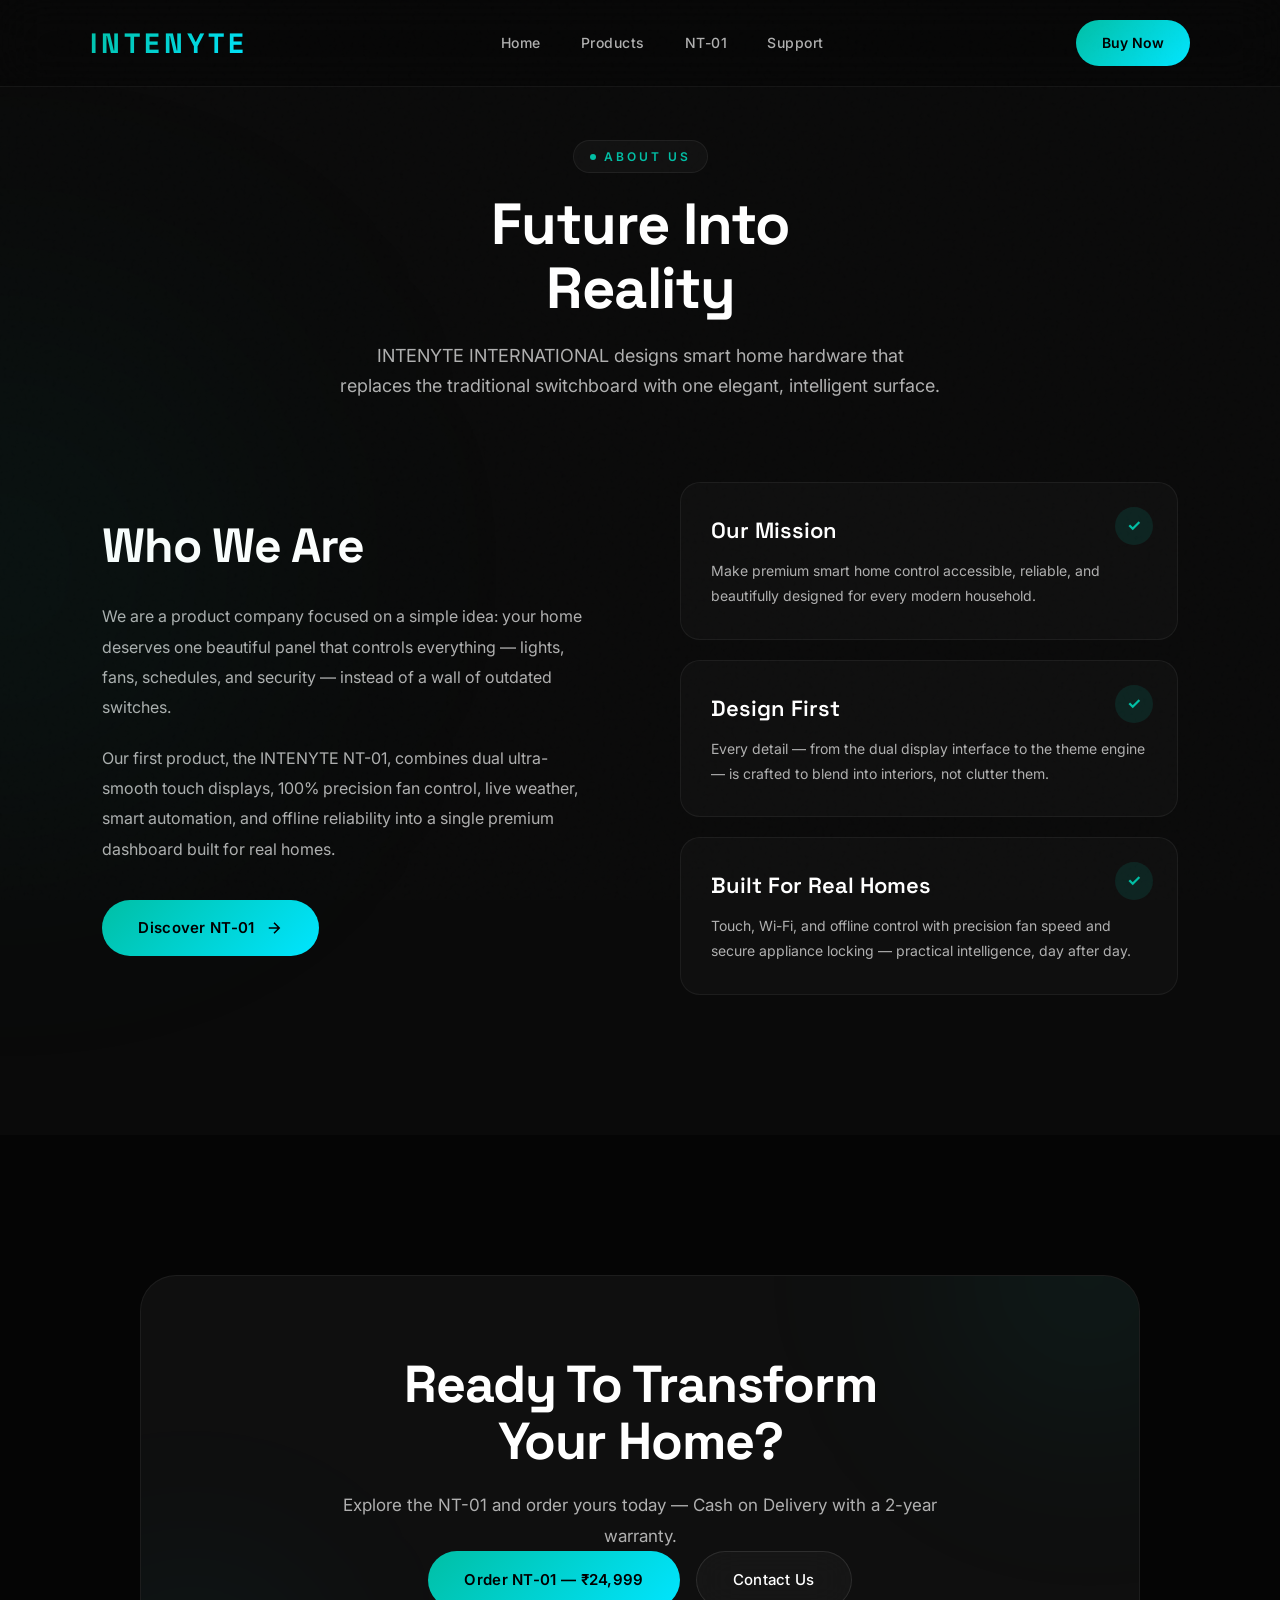
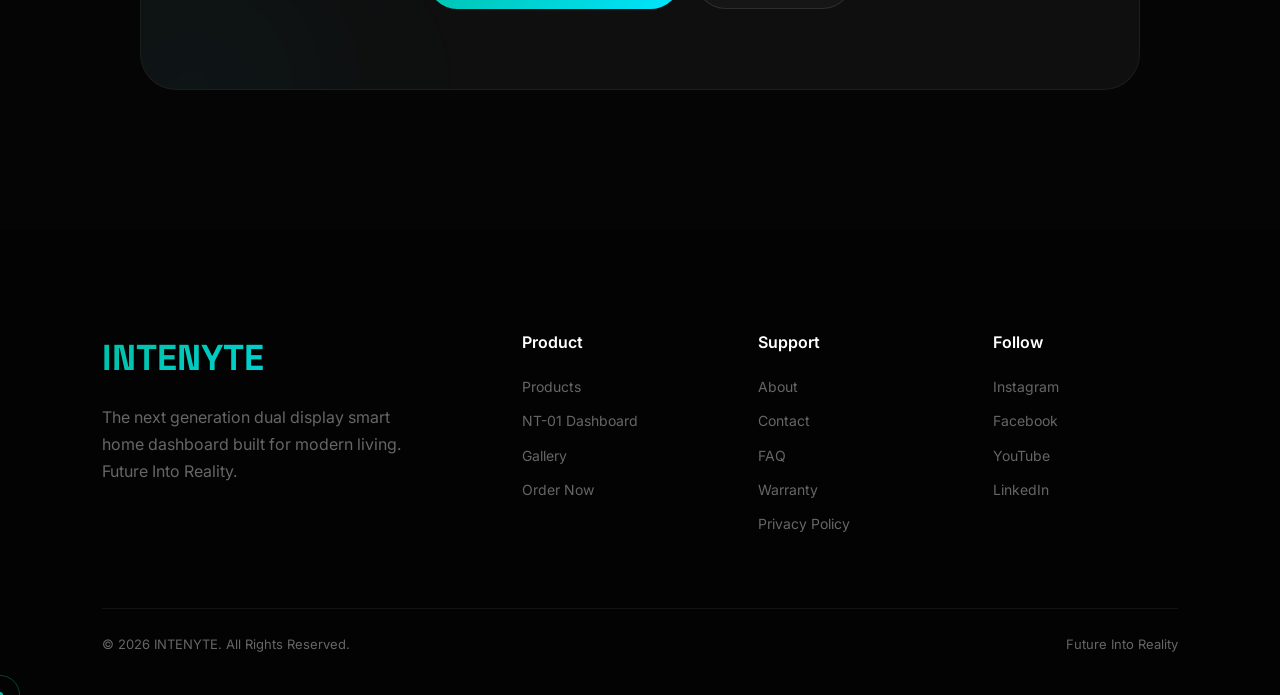
==== about/index.html @ ba185f8d "address bar optimized" ====
<!DOCTYPE html>
<html lang="en">
<head>
<meta charset="UTF-8">
<meta name="viewport" content="width=device-width, initial-scale=1.0">
<title>About INTENYTE — Future Into Reality</title>
<meta name="description" content="INTENYTE INTERNATIONAL builds premium smart home hardware. Meet the team vision behind the NT-01 smart home dashboard.">
<link rel="canonical" href="https://intenyte.com/about/">
<script>(function(){var p=location.pathname;if(p.length>=11&&p.slice(-11)==="/index.html"){location.replace(p.slice(0,p.length-10)+location.search+location.hash);}})();</script>
<link rel="icon" type="image/png" href="/img/INTENYTE--LOGO.png">
<link rel="apple-touch-icon" href="/img/INTENYTE--LOGO.png">
<link rel="preconnect" href="https://fonts.googleapis.com">
<link rel="preconnect" href="https://fonts.gstatic.com" crossorigin>
<link href="https://fonts.googleapis.com/css2?family=Inter:wght@300;400;500;600;700;800;900&family=Space+Grotesk:wght@400;500;600;700&display=swap" rel="stylesheet">
<link rel="stylesheet" href="/style.css">
</head>

<body>

<!-- BACKGROUND -->
<div class="bg-grid"></div>
<div class="bg-glow glow-1"></div>
<div class="bg-glow glow-2"></div>
<div class="bg-glow glow-3"></div>

<!-- HEADER -->
<header class="header">
<nav class="navbar">
    <a href="/" class="logo">INTENYTE</a>
    <ul class="nav-links" id="navLinks">
        <li><a href="/">Home</a></li>
        <li><a href="/products/">Products</a></li>
        <li><a href="/products/nt-01/">NT-01</a></li>
        <li><a href="/support/">Support</a></li>
        <li class="mobile-nav-cta">
            <a href="/products/nt-01/#order" class="nav-btn">Order Now</a>
        </li>
    </ul>
    <a href="/products/nt-01/#order" class="nav-btn desktop-nav-btn">Buy Now</a>
    <button class="menu-toggle" id="menuToggle" aria-label="Toggle navigation" aria-expanded="false">
        <span></span>
        <span></span>
        <span></span>
    </button>
</nav>
</header>
<!-- ABOUT -->
<section class="solution">
<div class="container">
    <div class="section-header">
        <div class="section-badge">ABOUT US</div>
        <h2 class="section-title">Future Into<br><span class="gradient-text">Reality</span></h2>
        <p class="section-subtitle">INTENYTE INTERNATIONAL designs smart home hardware that replaces the traditional switchboard with one elegant, intelligent surface.</p>
    </div>
    <div class="solution-grid">
        <div class="solution-left">
            <h3>Who We Are</h3>
            <p>We are a product company focused on a simple idea: your home deserves one beautiful panel that controls everything — lights, fans, schedules, and security — instead of a wall of outdated switches.</p>
            <p>Our first product, the INTENYTE NT-01, combines dual ultra-smooth touch displays, 100% precision fan control, live weather, smart automation, and offline reliability into a single premium dashboard built for real homes.</p>
            <a href="/products/nt-01/" class="primary-btn">
                Discover NT-01
                <svg width="18" height="18" viewBox="0 0 24 24" fill="none" stroke="currentColor" stroke-width="2"><path d="M5 12h14M12 5l7 7-7 7"/></svg>
            </a>
        </div>
        <div class="solution-right">
            <div class="glass-card">
                <h4>Our Mission</h4>
                <p>Make premium smart home control accessible, reliable, and beautifully designed for every modern household.</p>
            </div>
            <div class="glass-card">
                <h4>Design First</h4>
                <p>Every detail — from the dual display interface to the theme engine — is crafted to blend into interiors, not clutter them.</p>
            </div>
            <div class="glass-card">
                <h4>Built For Real Homes</h4>
                <p>Touch, Wi-Fi, and offline control with precision fan speed and secure appliance locking — practical intelligence, day after day.</p>
            </div>
        </div>
    </div>
</div>
</section>

<!-- CTA -->
<section class="booking">
<div class="booking-box">
    <h2>Ready To Transform<br>Your Home?</h2>
    <p>Explore the NT-01 and order yours today — Cash on Delivery with a 2-year warranty.</p>
    <div class="booking-buttons">
        <a href="/products/nt-01/#order" class="primary-btn">Order NT-01 &mdash; &#8377;24,999</a>
        <a href="https://www.facebook.com/profile.php?id=61590310892674" class="secondary-btn">Contact Us</a>
    </div>
</div>
</section>

<!-- FOOTER -->
<footer class="footer">
<div class="footer-top">
    <div class="footer-brand">
        <h2>INTENYTE</h2>
        <p>The next generation dual display smart home dashboard built for modern living. Future Into Reality.</p>
    </div>
    <div class="footer-links">
        <h4>Product</h4>
        <a href="/products/">Products</a>
        <a href="/products/nt-01/">NT-01 Dashboard</a>
        <a href="/products/nt-01/#gallery">Gallery</a>
        <a href="/products/nt-01/#order">Order Now</a>
    </div>
    <div class="footer-links">
        <h4>Support</h4>
        <a href="/about/">About</a>
        <a href="/contact/">Contact</a>
        <a href="/support/#faq">FAQ</a>
        <a href="/warranty/">Warranty</a>
        <a href="/support/#privacy">Privacy Policy</a>
    </div>
    <div class="footer-links">
        <h4>Follow</h4>
        <a href="#">Instagram</a>
        <a href="https://www.facebook.com/profile.php?id=61590310892674">Facebook</a>
        <a href="#">YouTube</a>
        <a href="#">LinkedIn</a>
    </div>
</div>
<div class="footer-divider"></div>
<div class="footer-bottom">
    <p>&copy; 2026 INTENYTE. All Rights Reserved.</p>
    <p>Future Into Reality</p>
</div>
</footer>

<!-- BACK TO TOP -->
<button id="topButton">&uarr;</button>

<!-- PRELOADER -->
<div id="preloader">
    <div class="loader-circle"></div>
    <h3>INTENYTE</h3>
</div>

<!-- CUSTOM CURSOR -->
<div class="cursor"></div>
<div class="cursor-dot"></div>

<script src="/script.js"></script>

</body>
</html>
---- style.css ----
/*==================================================
INTENYTE Premium Website
Dark Luxury Theme — Complete Redesign
==================================================*/

@import url('https://fonts.googleapis.com/css2?family=Inter:wght@300;400;500;600;700;800;900&family=Space+Grotesk:wght@400;500;600;700&display=swap');

/*==============================
RESET
==============================*/

*{
    margin:0;
    padding:0;
    box-sizing:border-box;
}

html{
    scroll-behavior:smooth;
}

body{
    font-family:'Inter',sans-serif;
    background:#050505;
    color:#ffffff;
    overflow-x:hidden;
    line-height:1.6;
}

img{
    width:100%;
    display:block;
}

a{
    text-decoration:none;
    color:inherit;
}

ul{
    list-style:none;
}

button{
    font-family:inherit;
}

/*==============================
VARIABLES
==============================*/

:root{
    --bg:#050505;
    --bg-alt:#0a0a0a;
    --bg-card:#0f0f0f;
    --surface:#111111;
    --glass:rgba(255,255,255,.03);
    --glass-hover:rgba(255,255,255,.06);

    --white:#ffffff;
    --text:#b0b0b0;
    --text-light:#d0d0d0;
    --muted:#666;

    --teal:#00BFA5;
    --teal-light:#00E5C3;
    --teal-dark:#009688;
    --teal-glow:rgba(0,191,165,.12);
    --teal-glow-strong:rgba(0,191,165,.25);

    --cyan:#00E5FF;
    --cyan-glow:rgba(0,229,255,.1);

    --gradient-primary:linear-gradient(135deg,#00BFA5,#00E5FF);
    --gradient-dark:linear-gradient(180deg,#050505 0%,#0a0a0a 100%);
    --gradient-card:linear-gradient(145deg,rgba(255,255,255,.04),rgba(255,255,255,.01));

    --border:rgba(255,255,255,.06);
    --border-light:rgba(255,255,255,.1);
    --border-hover:rgba(0,191,165,.3);

    --radius-sm:12px;
    --radius:20px;
    --radius-lg:28px;
    --radius-xl:36px;

    --shadow-sm:0 4px 20px rgba(0,0,0,.3);
    --shadow:0 8px 40px rgba(0,0,0,.4);
    --shadow-lg:0 20px 80px rgba(0,0,0,.5);
    --shadow-teal:0 10px 40px var(--teal-glow);

    --transition-fast:.25s cubic-bezier(.4,0,.2,1);
    --transition:.4s cubic-bezier(.4,0,.2,1);
    --transition-slow:.6s cubic-bezier(.4,0,.2,1);

    --font-display:'Space Grotesk','Inter',sans-serif;
}

/*==============================
BACKGROUND
==============================*/

.bg-grid{
    position:fixed;
    inset:0;
    background-image:
    linear-gradient(rgba(255,255,255,.015) 1px,transparent 1px),
    linear-gradient(90deg,rgba(255,255,255,.015) 1px,transparent 1px);
    background-size:80px 80px;
    opacity:.4;
    z-index:-3;
}

.bg-glow{
    position:fixed;
    width:700px;
    height:700px;
    border-radius:50%;
    filter:blur(180px);
    opacity:.12;
    z-index:-2;
    animation:floatGlow 16s infinite alternate ease-in-out;
}

.glow-1{
    background:var(--teal);
    top:-300px;
    left:-250px;
}

.glow-2{
    background:#1a1a2e;
    bottom:-300px;
    right:-250px;
    animation-delay:4s;
}

.glow-3{
    position:fixed;
    width:500px;
    height:500px;
    border-radius:50%;
    background:var(--cyan);
    filter:blur(200px);
    opacity:.05;
    z-index:-2;
    top:50%;
    left:50%;
    transform:translate(-50%,-50%);
    animation:floatGlow 20s infinite alternate ease-in-out reverse;
}

@keyframes floatGlow{
    0%{transform:translate(0,0) scale(1);}
    100%{transform:translate(80px,-40px) scale(1.15);}
}

/*==============================
NOISE TEXTURE OVERLAY
==============================*/

body::after{
    content:"";
    position:fixed;
    inset:0;
    background:url("data:image/svg+xml,%3Csvg viewBox='0 0 256 256' xmlns='http://www.w3.org/2000/svg'%3E%3Cfilter id='n'%3E%3CfeTurbulence type='fractalNoise' baseFrequency='.85' numOctaves='4' stitchTiles='stitch'/%3E%3C/filter%3E%3Crect width='100%25' height='100%25' filter='url(%23n)' opacity='.03'/%3E%3C/svg%3E");
    pointer-events:none;
    z-index:9998;
    opacity:.5;
}

/*==============================
HEADER
==============================*/

.header{
    position:fixed;
    top:0;
    left:0;
    width:100%;
    z-index:1000;
    padding:20px 7%;
    backdrop-filter:blur(24px) saturate(1.4);
    -webkit-backdrop-filter:blur(24px) saturate(1.4);
    background:rgba(5,5,5,.5);
    border-bottom:1px solid var(--border);
    transition:var(--transition);
}

.header.scrolled{
    background:rgba(5,5,5,.85);
    box-shadow:0 4px 60px rgba(0,0,0,.5);
}

.navbar{
    display:flex;
    justify-content:space-between;
    align-items:center;
}

.logo{
    font-family:var(--font-display);
    font-size:28px;
    font-weight:700;
    letter-spacing:4px;
    background:var(--gradient-primary);
    -webkit-background-clip:text;
    -webkit-text-fill-color:transparent;
    background-clip:text;
}

.logo span{
    font-weight:400;
    opacity:.7;
}

.nav-links{
    display:flex;
    gap:40px;
    align-items:center;
}

.nav-links a{
    color:var(--text);
    font-size:14px;
    font-weight:500;
    letter-spacing:.5px;
    transition:var(--transition-fast);
    position:relative;
}

.nav-links a::after{
    content:"";
    position:absolute;
    left:0;
    bottom:-6px;
    width:0;
    height:2px;
    background:var(--gradient-primary);
    border-radius:2px;
    transition:var(--transition-fast);
}

.nav-links a:hover{
    color:var(--white);
}

.nav-links a:hover::after{
    width:100%;
}

/*==============================
CART ICON
==============================*/

.cart-icon{
    position:relative;
    display:flex;
    align-items:center;
    gap:6px;
    color:var(--text);
    font-size:14px;
    font-weight:500;
    transition:var(--transition-fast);
    cursor:pointer;
}

.cart-icon:hover{
    color:var(--white);
}

.cart-icon svg{
    width:22px;
    height:22px;
    stroke:currentColor;
    fill:none;
    stroke-width:1.8;
}

.cart-count{
    position:absolute;
    top:-8px;
    right:-10px;
    width:20px;
    height:20px;
    border-radius:50%;
    background:var(--teal);
    color:#000;
    font-size:11px;
    font-weight:700;
    display:flex;
    align-items:center;
    justify-content:center;
    transform:scale(0);
    transition:var(--transition-fast);
}

.cart-count.visible{
    transform:scale(1);
}

/*==============================
BUTTONS
==============================*/

.primary-btn{
    display:inline-flex;
    align-items:center;
    justify-content:center;
    gap:10px;
    padding:16px 36px;
    border-radius:999px;
    background:var(--gradient-primary);
    color:#000;
    font-weight:600;
    font-size:15px;
    letter-spacing:.3px;
    border:none;
    cursor:pointer;
    transition:var(--transition);
    position:relative;
    overflow:hidden;
}

.primary-btn:hover{
    transform:translateY(-4px);
    box-shadow:0 15px 40px var(--teal-glow-strong);
}

.secondary-btn{
    display:inline-flex;
    align-items:center;
    justify-content:center;
    gap:10px;
    padding:16px 36px;
    border-radius:999px;
    border:1px solid var(--border-light);
    background:var(--glass);
    backdrop-filter:blur(20px);
    color:var(--white);
    font-weight:500;
    font-size:15px;
    letter-spacing:.3px;
    cursor:pointer;
    transition:var(--transition);
}

.secondary-btn:hover{
    background:var(--glass-hover);
    border-color:var(--teal);
    color:var(--teal);
    transform:translateY(-4px);
    box-shadow:var(--shadow-teal);
}

.nav-btn{
    padding:12px 26px;
    border-radius:999px;
    background:var(--gradient-primary);
    color:#000;
    font-weight:600;
    font-size:14px;
    transition:var(--transition);
}

.nav-btn:hover{
    transform:translateY(-3px);
    box-shadow:var(--shadow-teal);
}

.mobile-nav-cta{
    display:none;
}

/*==============================
MOBILE MENU TOGGLE
==============================*/

.menu-toggle{
    display:none;
    flex-direction:column;
    justify-content:center;
    align-items:center;
    gap:5px;
    width:44px;
    height:44px;
    padding:0;
    border:1px solid var(--border-light);
    border-radius:var(--radius-sm);
    background:var(--glass);
    cursor:pointer;
    z-index:1002;
    transition:var(--transition);
}

.menu-toggle span{
    display:block;
    width:20px;
    height:2px;
    background:#fff;
    border-radius:2px;
    transition:.35s ease;
    transform-origin:center;
}

.menu-toggle.active span:nth-child(1){
    transform:translateY(7px) rotate(45deg);
}

.menu-toggle.active span:nth-child(2){
    opacity:0;
    transform:scaleX(0);
}

.menu-toggle.active span:nth-child(3){
    transform:translateY(-7px) rotate(-45deg);
}

/*==============================
HERO
===============================*/

.hero{
    position:relative;
    min-height:100vh;
    display:flex;
    align-items:center;
    justify-content:space-between;
    padding:120px 8% 80px;
    overflow:hidden;
    gap:40px;
}

.hero-overlay{
    position:absolute;
    inset:0;
    background:linear-gradient(
        90deg,
        rgba(5,5,5,.95) 0%,
        rgba(5,5,5,.75) 45%,
        rgba(5,5,5,.3) 100%
    );
    z-index:1;
}

/* Background ambient orbs */
.hero-bg-orb{
    position:absolute;
    border-radius:50%;
    filter:blur(120px);
    z-index:0;
    pointer-events:none;
    animation:heroOrb 10s ease-in-out infinite alternate;
}

.orb-1{
    width:500px;
    height:500px;
    top:-15%;
    right:15%;
    background:radial-gradient(circle,rgba(0,191,165,.18),transparent 70%);
}

.orb-2{
    width:400px;
    height:400px;
    bottom:-10%;
    right:35%;
    background:radial-gradient(circle,rgba(0,229,255,.1),transparent 70%);
    animation-delay:-4s;
}

@keyframes heroOrb{
    0%{transform:translate(0,0) scale(1);}
    100%{transform:translate(-40px,30px) scale(1.1);}
}

.hero-content{
    position:relative;
    z-index:3;
    max-width:640px;
    flex-shrink:0;
}

.hero-eyebrow{
    display:inline-flex;
    align-items:center;
    gap:10px;
    padding:8px 20px;
    border-radius:999px;
    background:var(--glass);
    border:1px solid var(--border);
    font-size:12px;
    letter-spacing:3px;
    color:var(--teal);
    margin-bottom:28px;
    font-weight:600;
    text-transform:uppercase;
    backdrop-filter:blur(10px);
}

.hero-eyebrow::before{
    content:"";
    width:8px;
    height:8px;
    border-radius:50%;
    background:var(--teal);
    animation:pulse 2s infinite;
}

@keyframes pulse{
    0%,100%{opacity:1;transform:scale(1);}
    50%{opacity:.5;transform:scale(1.3);}
}

.hero h1{
    font-family:var(--font-display);
    font-size:82px;
    font-weight:700;
    line-height:1.02;
    margin-bottom:28px;
    letter-spacing:-2.5px;
}

.hero h1 .gradient-text{
    background:var(--gradient-primary);
    -webkit-background-clip:text;
    -webkit-text-fill-color:transparent;
    background-clip:text;
}

.hero-text{
    font-size:19px;
    color:var(--text);
    max-width:520px;
    margin-bottom:40px;
    line-height:1.7;
}

.hero-buttons{
    display:flex;
    gap:16px;
    flex-wrap:wrap;
    align-items:center;
}

.hero-stats{
    display:flex;
    gap:50px;
    margin-top:60px;
    padding-top:40px;
    border-top:1px solid var(--border);
}

.hero-stat h3{
    font-family:var(--font-display);
    font-size:36px;
    font-weight:700;
    background:var(--gradient-primary);
    -webkit-background-clip:text;
    -webkit-text-fill-color:transparent;
    background-clip:text;
}

.hero-stat p{
    font-size:13px;
    color:var(--muted);
    letter-spacing:1px;
    text-transform:uppercase;
    margin-top:4px;
}

/* ---- Hero Visual (product side) ---- */

.hero-visual{
    position:relative;
    z-index:2;
    flex:1;
    max-width:620px;
    display:flex;
    align-items:center;
    justify-content:center;
    min-height:520px;
    animation:heroFloat 7s ease-in-out infinite;
}

.hero-visual-glow{
    position:absolute;
    width:110%;
    height:110%;
    background:radial-gradient(ellipse at center,rgba(0,191,165,.14) 0%,transparent 65%);
    filter:blur(40px);
    z-index:0;
    animation:heroGlowPulse 6s ease-in-out infinite alternate;
}

@keyframes heroGlowPulse{
    0%{opacity:.7;transform:scale(.96);}
    100%{opacity:1;transform:scale(1.05);}
}

/* Orbiting rings */
.hero-ring{
    position:absolute;
    border-radius:50%;
    border:1px solid rgba(0,191,165,.14);
    z-index:1;
    pointer-events:none;
}

.ring-1{
    width:92%;
    aspect-ratio:1;
    border-style:dashed;
    border-color:rgba(0,191,165,.1);
    animation:ringRotate 40s linear infinite;
}

.ring-2{
    width:72%;
    aspect-ratio:1;
    border-color:rgba(0,229,255,.08);
    animation:ringRotate 28s linear infinite reverse;
}

@keyframes ringRotate{
    to{transform:rotate(360deg);}
}

.hero-image{
    position:relative;
    z-index:2;
    width:100%;
    border-radius:28px;
    overflow:hidden;
    box-shadow:
        0 40px 80px rgba(0,0,0,.6),
        0 0 0 1px rgba(255,255,255,.06),
        0 0 60px rgba(0,191,165,.1);
}

@keyframes heroFloat{
    0%,100%{transform:translateY(0);}
    50%{transform:translateY(-14px);}
}

.hero-image img{
    width:100%;
    height:auto;
    display:block;
}

.hero-image::after{
    content:"";
    position:absolute;
    inset:0;
    background:linear-gradient(
        135deg,
        rgba(0,191,165,.06) 0%,
        transparent 40%,
        transparent 60%,
        rgba(0,229,255,.05) 100%
    );
    z-index:1;
    pointer-events:none;
}

/* ---- Floating HUD cards ---- */

.hero-float-card{
    position:absolute;
    z-index:4;
    display:flex;
    align-items:center;
    gap:12px;
    padding:14px 20px;
    border-radius:16px;
    background:rgba(10,10,10,.78);
    border:1px solid rgba(0,191,165,.2);
    backdrop-filter:blur(16px);
    box-shadow:
        0 16px 40px rgba(0,0,0,.5),
        0 0 24px rgba(0,191,165,.08);
    animation:floatCard 5s ease-in-out infinite;
    white-space:nowrap;
}

.hfc-icon{
    display:flex;
    align-items:center;
    justify-content:center;
    width:40px;
    height:40px;
    border-radius:12px;
    background:var(--teal-glow);
    color:var(--teal);
    flex-shrink:0;
}

.hfc-info{
    display:flex;
    flex-direction:column;
}

.hfc-value{
    font-family:var(--font-display);
    font-size:17px;
    font-weight:700;
    color:#fff;
    line-height:1.2;
}

.hfc-label{
    font-size:11px;
    color:var(--muted);
    letter-spacing:1.5px;
    text-transform:uppercase;
    margin-top:2px;
}

.hero-float-weather{
    top:6%;
    left:-6%;
    animation-delay:0s;
}

.hero-float-fan{
    bottom:14%;
    left:-8%;
    animation-delay:1.6s;
}

.hero-float-tap{
    top:10%;
    right:-4%;
    animation-delay:3.2s;
}

@keyframes floatCard{
    0%,100%{transform:translateY(0);}
    50%{transform:translateY(-10px);}
}



/*==============================
SCROLL INDICATOR
==============================*/

.scroll-indicator{
    position:absolute;
    bottom:40px;
    left:50%;
    transform:translateX(-50%);
    display:flex;
    flex-direction:column;
    align-items:center;
    gap:10px;
    z-index:5;
}

.scroll-indicator span{
    width:2px;
    height:50px;
    background:var(--gradient-primary);
    opacity:.4;
    animation:scrollMove 1.8s infinite;
    border-radius:2px;
}

.scroll-indicator p{
    font-size:11px;
    letter-spacing:4px;
    color:var(--muted);
    text-transform:uppercase;
}

@keyframes scrollMove{
    0%{transform:scaleY(.2);opacity:.2;}
    50%{transform:scaleY(1);opacity:.6;}
    100%{transform:scaleY(.2);opacity:.2;}
}

/*==============================
SECTION STYLES
==============================*/

section{
    position:relative;
    padding:140px 8%;
}

.section-header{
    text-align:center;
    margin-bottom:80px;
}

.section-badge{
    display:inline-flex;
    align-items:center;
    gap:8px;
    padding:6px 16px;
    border-radius:999px;
    background:var(--glass);
    border:1px solid var(--border);
    color:var(--teal);
    font-size:12px;
    letter-spacing:3px;
    text-transform:uppercase;
    font-weight:600;
    margin-bottom:20px;
}

.section-badge::before{
    content:"";
    width:6px;
    height:6px;
    border-radius:50%;
    background:var(--teal);
}

.section-title{
    font-family:var(--font-display);
    font-size:58px;
    font-weight:700;
    line-height:1.1;
    letter-spacing:-1px;
}

.section-subtitle{
    font-size:18px;
    color:var(--text);
    max-width:600px;
    margin:20px auto 0;
    line-height:1.7;
}

/*==============================
COMPARISON
==============================*/

.comparison{
    background:var(--bg-alt);
}

.comparison-grid{
    display:grid;
    grid-template-columns:repeat(2,1fr);
    gap:40px;
    align-items:stretch;
    max-width:1200px;
    margin:0 auto;
}

/*==============================
CARD
==============================*/

.compare-card{
    position:relative;
    background:var(--bg-card);
    border:1px solid var(--border);
    border-radius:var(--radius-lg);
    overflow:hidden;
    transition:var(--transition);
}

.compare-card:hover{
    transform:translateY(-10px);
    border-color:var(--border-hover);
    box-shadow:var(--shadow-lg);
}

.compare-card.featured{
    border:1px solid rgba(0,191,165,.2);
    background:linear-gradient(145deg,rgba(0,191,165,.04),var(--bg-card));
}

/*==============================
BADGE
==============================*/

.badge{
    position:absolute;
    top:20px;
    right:20px;
    padding:8px 18px;
    background:var(--gradient-primary);
    color:#000;
    font-size:11px;
    font-weight:700;
    letter-spacing:2px;
    border-radius:999px;
    z-index:20;
    text-transform:uppercase;
}

/*==============================
IMAGE
==============================*/

.compare-image{
    height:360px;
    overflow:hidden;
    background:#0a0a0a;
}

.compare-image img{
    width:100%;
    height:100%;
    object-fit:cover;
    transition:transform .8s cubic-bezier(.4,0,.2,1);
}

.compare-card:hover .compare-image img{
    transform:scale(1.05);
}

/*==============================
CONTENT
==============================*/

.compare-content{
    padding:35px;
}

.compare-content::before{
    content:"";
    display:block;
    width:40px;
    height:3px;
    background:var(--gradient-primary);
    border-radius:3px;
    margin-bottom:20px;
}

.compare-content h3{
    font-family:var(--font-display);
    font-size:28px;
    margin-bottom:14px;
    font-weight:600;
}

.compare-content p{
    color:var(--text);
    line-height:1.8;
    font-size:15px;
}

/*==============================
HOVER EFFECTS
==============================*/

.compare-card::after{
    content:"";
    position:absolute;
    inset:0;
    background:radial-gradient(circle at top right,var(--teal-glow),transparent 50%);
    opacity:0;
    transition:var(--transition);
    pointer-events:none;
}

.compare-card:hover::after{
    opacity:1;
}

/*==============================
FEATURES
==============================*/

.features{
    background:var(--bg);
    overflow:hidden;
}

.features::before{
    content:"";
    position:absolute;
    width:600px;
    height:600px;
    top:-300px;
    right:-200px;
    border-radius:50%;
    background:radial-gradient(circle,var(--teal-glow),transparent 70%);
    filter:blur(100px);
    pointer-events:none;
}

.feature-grid{
    display:grid;
    grid-template-columns:repeat(3,1fr);
    gap:32px;
    max-width:1200px;
    margin:0 auto;
}

.feature-card{
    position:relative;
    background:var(--bg-card);
    border:1px solid var(--border);
    border-radius:var(--radius-lg);
    overflow:hidden;
    transition:var(--transition);
}

.feature-card:hover{
    transform:translateY(-10px);
    border-color:var(--border-hover);
    box-shadow:var(--shadow-lg);
}

.feature-image{
    height:220px;
    overflow:hidden;
    background:#0a0a0a;
}

.feature-image img{
    width:100%;
    height:100%;
    object-fit:cover;
    transition:transform .8s cubic-bezier(.4,0,.2,1);
}

.feature-card:hover .feature-image img{
    transform:scale(1.06);
}

.feature-content{
    padding:30px;
}

.feature-number{
    display:inline-flex;
    width:44px;
    height:44px;
    align-items:center;
    justify-content:center;
    border-radius:50%;
    background:var(--teal-glow);
    color:var(--teal);
    font-size:13px;
    font-weight:700;
    margin-bottom:20px;
}

.feature-content h3{
    font-family:var(--font-display);
    font-size:24px;
    margin-bottom:14px;
    line-height:1.25;
    font-weight:600;
}

.feature-content p{
    color:var(--text);
    line-height:1.8;
    font-size:14px;
}

/*==============================
HOVER LINE
==============================*/

.feature-card::after{
    content:"";
    position:absolute;
    left:0;
    bottom:0;
    width:0;
    height:3px;
    background:var(--gradient-primary);
    transition:var(--transition);
}

.feature-card:hover::after{
    width:100%;
}

.feature-card::before{
    content:"";
    position:absolute;
    inset:0;
    background:radial-gradient(circle at top left,var(--teal-glow),transparent 55%);
    opacity:0;
    transition:var(--transition);
    pointer-events:none;
}

.feature-card:hover::before{
    opacity:1;
}

/*==============================
SOLUTION
==============================*/

.solution{
    background:var(--bg-alt);
    overflow:hidden;
}

.solution::before{
    content:"";
    position:absolute;
    width:600px;
    height:600px;
    left:-300px;
    top:50%;
    transform:translateY(-50%);
    border-radius:50%;
    background:radial-gradient(circle,var(--teal-glow),transparent 70%);
    filter:blur(140px);
    pointer-events:none;
}

.container{
    width:100%;
    max-width:1300px;
    margin:auto;
}

.solution-grid{
    display:grid;
    grid-template-columns:1fr 1fr;
    gap:80px;
    align-items:center;
}

.solution-left h3{
    font-family:var(--font-display);
    font-size:48px;
    line-height:1.1;
    margin-bottom:28px;
    font-weight:700;
    letter-spacing:-1px;
}

.solution-left p{
    color:var(--text);
    font-size:16px;
    line-height:1.9;
    margin-bottom:20px;
    max-width:560px;
}

.solution-left .primary-btn{
    margin-top:16px;
}

.solution-right{
    display:flex;
    flex-direction:column;
    gap:20px;
}

/*==============================
GLASS CARD
==============================*/

.glass-card{
    position:relative;
    padding:30px;
    border-radius:var(--radius);
    background:var(--bg-card);
    border:1px solid var(--border);
    overflow:hidden;
    transition:var(--transition);
}

.glass-card:hover{
    transform:translateX(10px);
    border-color:var(--border-hover);
    box-shadow:var(--shadow);
}

.glass-card::before{
    content:"\2713";
    position:absolute;
    top:24px;
    right:24px;
    width:38px;
    height:38px;
    display:flex;
    align-items:center;
    justify-content:center;
    border-radius:50%;
    background:var(--teal-glow);
    color:var(--teal);
    font-size:16px;
    font-weight:700;
}

.glass-card h4{
    font-family:var(--font-display);
    font-size:22px;
    margin-bottom:10px;
    font-weight:600;
}

.glass-card p{
    color:var(--text);
    line-height:1.8;
    font-size:14px;
}

.glass-card::after{
    content:"";
    position:absolute;
    left:0;
    bottom:0;
    width:0;
    height:3px;
    background:var(--gradient-primary);
    transition:var(--transition);
}

.glass-card:hover::after{
    width:100%;
}

/*==============================
GALLERY
==============================*/

.gallery{
    background:var(--bg);
    overflow:hidden;
}

.gallery::before{
    content:"";
    position:absolute;
    width:700px;
    height:700px;
    right:-300px;
    top:-300px;
    border-radius:50%;
    background:radial-gradient(circle,rgba(0,191,165,.05),transparent 70%);
    filter:blur(160px);
    pointer-events:none;
}

.gallery-grid{
    display:grid;
    grid-template-columns:repeat(3,1fr);
    gap:24px;
    max-width:1200px;
    margin:0 auto;
}

.gallery-item{
    position:relative;
    overflow:hidden;
    border-radius:var(--radius);
    background:#0a0a0a;
    border:1px solid var(--border);
    aspect-ratio:1/1;
    transition:var(--transition);
    cursor:pointer;
}

.gallery-item img{
    width:100%;
    height:100%;
    object-fit:cover;
    transition:transform .8s cubic-bezier(.4,0,.2,1);
}

.gallery-item:hover{
    transform:translateY(-8px);
    border-color:var(--border-hover);
    box-shadow:var(--shadow-lg);
}

.gallery-item:hover img{
    transform:scale(1.06);
}

.gallery-item::after{
    content:"View";
    position:absolute;
    inset:0;
    display:flex;
    align-items:center;
    justify-content:center;
    font-size:14px;
    font-weight:600;
    letter-spacing:3px;
    color:#fff;
    background:rgba(0,0,0,.5);
    backdrop-filter:blur(8px);
    opacity:0;
    transition:var(--transition);
    text-transform:uppercase;
}

.gallery-item:hover::after{
    opacity:1;
}

/*==============================
PRODUCT SHOWCASE (NEW)
==============================*/

.product-showcase{
    background:var(--bg-alt);
    overflow:hidden;
}

.showcase-wrapper{
    max-width:1200px;
    margin:0 auto;
    display:grid;
    grid-template-columns:1fr 1fr;
    gap:80px;
    align-items:center;
}

.showcase-image{
    position:relative;
    border-radius:var(--radius-lg);
    overflow:hidden;
    background:var(--bg-card);
    border:1px solid var(--border);
    aspect-ratio:1/1;
}

.showcase-image img{
    width:100%;
    height:100%;
    object-fit:cover;
}

.showcase-image::after{
    content:"";
    position:absolute;
    inset:0;
    background:radial-gradient(circle at center,transparent 40%,rgba(5,5,5,.4));
    pointer-events:none;
}

.showcase-info .section-badge{
    display:inline-flex;
    margin-bottom:24px;
}

.showcase-info h2{
    font-family:var(--font-display);
    font-size:52px;
    font-weight:700;
    line-height:1.1;
    margin-bottom:24px;
    letter-spacing:-1px;
}

.showcase-info p{
    color:var(--text);
    font-size:17px;
    line-height:1.8;
    margin-bottom:40px;
}

.showcase-specs{
    display:grid;
    grid-template-columns:1fr 1fr;
    gap:20px;
    margin-bottom:40px;
}

.spec-item{
    padding:20px;
    border-radius:var(--radius);
    background:var(--glass);
    border:1px solid var(--border);
    transition:var(--transition);
}

.spec-item:hover{
    border-color:var(--border-hover);
    background:var(--glass-hover);
}

.spec-item .spec-value{
    font-family:var(--font-display);
    font-size:28px;
    font-weight:700;
    background:var(--gradient-primary);
    -webkit-background-clip:text;
    -webkit-text-fill-color:transparent;
    background-clip:text;
}

.spec-item .spec-label{
    font-size:13px;
    color:var(--muted);
    margin-top:4px;
    letter-spacing:.5px;
}

/*==============================
TESTIMONIALS
==============================*/

.testimonials{
    background:var(--bg);
    overflow:hidden;
}

.testimonial-grid{
    display:grid;
    grid-template-columns:repeat(3,1fr);
    gap:28px;
    max-width:1200px;
    margin:0 auto;
}

.testimonial-card{
    padding:36px;
    border-radius:var(--radius-lg);
    background:var(--bg-card);
    border:1px solid var(--border);
    transition:var(--transition);
    position:relative;
}

.testimonial-card:hover{
    transform:translateY(-8px);
    border-color:var(--border-hover);
    box-shadow:var(--shadow);
}

.testimonial-stars{
    display:flex;
    gap:4px;
    margin-bottom:20px;
    color:#FFB800;
    font-size:16px;
}

.testimonial-text{
    color:var(--text-light);
    font-size:15px;
    line-height:1.8;
    margin-bottom:24px;
    font-style:italic;
}

.testimonial-author{
    display:flex;
    align-items:center;
    gap:14px;
}

.testimonial-avatar{
    width:48px;
    height:48px;
    border-radius:50%;
    background:var(--gradient-primary);
    display:flex;
    align-items:center;
    justify-content:center;
    font-weight:700;
    color:#000;
    font-size:18px;
}

.testimonial-name{
    font-weight:600;
    font-size:15px;
}

.testimonial-role{
    font-size:13px;
    color:var(--muted);
}

/*==============================
3D VIEWER SECTION
==============================*/

.viewer-section{
    background:var(--bg-alt);
    overflow:hidden;
}

.viewer-wrapper{
    max-width:1200px;
    margin:0 auto;
    display:grid;
    grid-template-columns:1.2fr .8fr;
    gap:60px;
    align-items:center;
}

.viewer-container{
    position:relative;
    border-radius:var(--radius-lg);
    background:var(--bg-card);
    border:1px solid var(--border);
    overflow:hidden;
    aspect-ratio:4/3;
}

.viewer-container canvas{
    width:100%!important;
    height:100%!important;
    display:block;
}

.viewer-controls{
    position:absolute;
    bottom:20px;
    left:50%;
    transform:translateX(-50%);
    display:flex;
    gap:12px;
    padding:10px 16px;
    border-radius:999px;
    background:rgba(0,0,0,.6);
    backdrop-filter:blur(12px);
    border:1px solid var(--border);
}

.viewer-controls button{
    width:36px;
    height:36px;
    border-radius:50%;
    border:1px solid var(--border);
    background:var(--glass);
    color:var(--white);
    font-size:16px;
    cursor:pointer;
    transition:var(--transition-fast);
    display:flex;
    align-items:center;
    justify-content:center;
}

.viewer-controls button:hover{
    background:var(--teal);
    color:#000;
    border-color:var(--teal);
}

.viewer-hint{
    position:absolute;
    top:20px;
    left:20px;
    padding:8px 16px;
    border-radius:999px;
    background:rgba(0,0,0,.5);
    backdrop-filter:blur(8px);
    border:1px solid var(--border);
    font-size:12px;
    color:var(--muted);
    letter-spacing:1px;
}

.viewer-info h2{
    font-family:var(--font-display);
    font-size:44px;
    font-weight:700;
    line-height:1.1;
    margin-bottom:20px;
    letter-spacing:-1px;
}

.viewer-info p{
    color:var(--text);
    font-size:16px;
    line-height:1.8;
    margin-bottom:30px;
}

.viewer-features{
    display:flex;
    flex-direction:column;
    gap:16px;
}

.viewer-feature{
    display:flex;
    align-items:center;
    gap:14px;
    padding:16px 20px;
    border-radius:var(--radius);
    background:var(--glass);
    border:1px solid var(--border);
    transition:var(--transition);
}

.viewer-feature:hover{
    border-color:var(--border-hover);
    background:var(--glass-hover);
}

.viewer-feature-icon{
    width:40px;
    height:40px;
    border-radius:var(--radius-sm);
    background:var(--teal-glow);
    display:flex;
    align-items:center;
    justify-content:center;
    color:var(--teal);
    font-size:18px;
    flex-shrink:0;
}

.viewer-feature h4{
    font-size:15px;
    font-weight:600;
    margin-bottom:2px;
}

.viewer-feature p{
    font-size:13px;
    color:var(--muted);
    margin:0;
}

/*==============================
CONFIGURATOR
==============================*/

.configurator{
    background:var(--bg);
    overflow:hidden;
}

.config-wrapper{
    max-width:1200px;
    margin:0 auto;
    display:grid;
    grid-template-columns:1fr 1fr;
    gap:60px;
    align-items:start;
}

.config-preview{
    position:sticky;
    top:120px;
    border-radius:var(--radius-lg);
    background:var(--bg-card);
    border:1px solid var(--border);
    overflow:hidden;
    aspect-ratio:16/10;
    display:flex;
    align-items:center;
    justify-content:center;
    padding:24px;
}

/* device frame (mini version of NT-01) */
.config-device-frame{
    width:100%;
    aspect-ratio:3/1;
    background:linear-gradient(145deg,#1a1a1a,#0a0a0a);
    border-radius:20px;
    padding:8px;
    border:2px solid #222;
    box-shadow:0 16px 40px rgba(0,0,0,.5);
}

.config-device-face{
    width:100%;
    height:100%;
    background:linear-gradient(135deg,#d4b67a,#c9a86a 50%,#b8964f);
    border-radius:14px;
    padding:12px;
    display:flex;
    gap:12px;
    align-items:center;
    justify-content:space-between;
}

.config-preview-screen{
    border-radius:6px;
    overflow:hidden;
    background:#000;
    box-shadow:inset 0 0 0 1px #000, 0 2px 8px rgba(0,0,0,.4);
    transition:all .5s cubic-bezier(.4,0,.2,1);
    position:relative;
}

.config-screen-left{
    flex:0 0 54%;
    aspect-ratio:4/2.7;
    padding:6px;
    display:flex;
    flex-direction:column;
    gap:5px;
    background:linear-gradient(160deg,#3a1f9e,#2a1580);
}

.config-screen-right{
    flex:0 0 34%;
    aspect-ratio:4/2.7;
    padding:6px;
    background:linear-gradient(160deg,#3a1f9e,#2a1580);
    display:flex;
    flex-direction:column;
    align-items:center;
    justify-content:center;
    gap:4px;
}

.cfg-row{ display:flex; gap:5px; flex:1; }
.cfg-card{
    background:#4a32d4;
    border-radius:5px;
    padding:4px 6px;
    color:#fff;
    font-size:7px;
    transition:background .3s;
}
.cfg-time{ flex:1.7; display:flex; flex-direction:column; align-items:center; justify-content:center; text-align:center; }
.cfg-day{ font-size:7px; opacity:.8; font-weight:600; }
.cfg-clock{ font-size:13px; font-weight:800; font-family:var(--font-display); line-height:1.1; }
.cfg-date{ font-size:6px; opacity:.6; }
.cfg-wx{ flex:1; display:flex; flex-direction:column; justify-content:center; }
.cfg-wx-label{ font-size:5px; opacity:.55; font-weight:700; letter-spacing:.5px; }
.cfg-wx-temp{ font-size:14px; font-weight:800; font-family:var(--font-display); line-height:1; }
.cfg-wx-desc{ font-size:6px; opacity:.7; }
.cfg-lights .cfg-light{ flex:1; display:flex; flex-direction:column; justify-content:space-between; align-items:center; gap:3px; }
.cfg-light span{ font-size:6px; font-weight:800; letter-spacing:.3px; }
.cfg-light.on{ background:#5637e8; }
.cfg-toggle{
    width:100%;
    height:11px;
    border-radius:999px;
    background:rgba(255,255,255,.25);
    position:relative;
    transition:background .3s;
}
.cfg-light.on .cfg-toggle{ background:var(--cfg-accent,#ff5cc8); box-shadow:0 0 6px rgba(255,92,200,.4); }
.cfg-toggle::after{
    content:"";
    position:absolute;
    top:2px; left:2px;
    width:7px; height:7px;
    border-radius:50%;
    background:#fff;
    transition:transform .3s;
    box-shadow:0 1px 2px rgba(0,0,0,.3);
}
.cfg-light.on .cfg-toggle::after{ transform:translateX(calc(100% + 4px)); }

.cfg-fan-head{ font-size:7px; font-weight:800; color:#fff; align-self:flex-start; letter-spacing:.5px; }
.cfg-fan-dial{
    width:52%;
    aspect-ratio:1;
    border-radius:50%;
    border:3px solid rgba(255,255,255,.15);
    border-top-color:var(--cfg-accent,#ff5cc8);
    border-right-color:var(--cfg-accent,#ff5cc8);
    display:flex;
    align-items:center;
    justify-content:center;
    animation:cfgSpin 4s linear infinite;
}
@keyframes cfgSpin{ to{ transform:rotate(360deg); } }
.cfg-fan-center{ font-size:14px; color:var(--cfg-accent,#ff5cc8); animation:cfgSpin 4s linear infinite reverse; }
.cfg-fan-badge{
    font-size:5px;
    font-weight:800;
    background:var(--cfg-accent,#ff5cc8);
    color:#fff;
    padding:2px 6px;
    border-radius:999px;
    letter-spacing:.3px;
}

.config-preview-label{
    position:absolute;
    bottom:20px;
    left:50%;
    transform:translateX(-50%);
    padding:8px 20px;
    border-radius:999px;
    background:rgba(0,0,0,.6);
    backdrop-filter:blur(8px);
    border:1px solid var(--border);
    font-size:12px;
    color:var(--text);
    letter-spacing:1px;
    white-space:nowrap;
}

.config-options{
    display:flex;
    flex-direction:column;
    gap:40px;
}

.config-group h3{
    font-family:var(--font-display);
    font-size:22px;
    font-weight:600;
    margin-bottom:16px;
}

.config-group p{
    font-size:14px;
    color:var(--muted);
    margin-bottom:20px;
}

.color-swatches{
    display:flex;
    gap:12px;
    flex-wrap:wrap;
}

.color-swatch{
    width:48px;
    height:48px;
    border-radius:50%;
    border:3px solid transparent;
    cursor:pointer;
    transition:var(--transition-fast);
    position:relative;
}

.color-swatch.active{
    border-color:var(--teal);
    box-shadow:0 0 0 3px var(--teal-glow-strong);
}

.color-swatch:hover{
    transform:scale(1.1);
}

.color-swatch::after{
    content:attr(data-name);
    position:absolute;
    bottom:-24px;
    left:50%;
    transform:translateX(-50%);
    font-size:11px;
    color:var(--muted);
    white-space:nowrap;
    opacity:0;
    transition:var(--transition-fast);
}

.color-swatch:hover::after,
.color-swatch.active::after{
    opacity:1;
}

.theme-options{
    display:flex;
    flex-direction:column;
    gap:12px;
}

.theme-option{
    display:flex;
    align-items:center;
    gap:16px;
    padding:16px 20px;
    border-radius:var(--radius);
    border:1px solid var(--border);
    background:var(--glass);
    cursor:pointer;
    transition:var(--transition-fast);
}

.theme-option:hover{
    border-color:var(--border-hover);
    background:var(--glass-hover);
}

.theme-option.active{
    border-color:var(--teal);
    background:var(--teal-glow);
}

.theme-option-preview{
    width:40px;
    height:40px;
    border-radius:var(--radius-sm);
    flex-shrink:0;
}

.theme-option-info h4{
    font-size:15px;
    font-weight:600;
    margin-bottom:2px;
}

.theme-option-info p{
    font-size:13px;
    color:var(--muted);
    margin:0;
}

.feature-toggles{
    display:flex;
    flex-direction:column;
    gap:12px;
}

.feature-toggle{
    display:flex;
    align-items:center;
    justify-content:space-between;
    padding:16px 20px;
    border-radius:var(--radius);
    border:1px solid var(--border);
    background:var(--glass);
    transition:var(--transition-fast);
}

.toggle-switch{
    width:48px;
    height:26px;
    border-radius:13px;
    background:rgba(255,255,255,.1);
    position:relative;
    cursor:pointer;
    transition:var(--transition-fast);
    flex-shrink:0;
}

.toggle-switch::after{
    content:"";
    position:absolute;
    top:3px;
    left:3px;
    width:20px;
    height:20px;
    border-radius:50%;
    background:#fff;
    transition:var(--transition-fast);
}

.toggle-switch.active{
    background:var(--teal);
}

.toggle-switch.active::after{
    transform:translateX(22px);
}

.feature-toggle h4{
    font-size:14px;
    font-weight:500;
}

/*==============================
DEMO SIMULATOR — NT-01 Device
==============================*/

.demo-section{
    background:var(--bg-alt);
    overflow:hidden;
}

.demo-wrapper{
    max-width:1200px;
    margin:0 auto;
    text-align:center;
}

.demo-hint{
    margin-top:24px;
    font-size:14px;
    color:var(--muted);
    letter-spacing:.5px;
}

/* ---- Device shell (black frame + tan face) ---- */
.device-sim{
    display:flex;
    justify-content:center;
}

.device-frame{
    position:relative;
    width:100%;
    max-width:980px;
    aspect-ratio:3/1.05;
    background:linear-gradient(145deg,#1a1a1a,#0a0a0a);
    border-radius:36px;
    padding:14px;
    box-shadow:
        0 30px 80px rgba(0,0,0,.6),
        inset 0 1px 0 rgba(255,255,255,.05);
    border:2px solid #222;
}

.device-face{
    width:100%;
    height:100%;
    background:
        radial-gradient(ellipse at 30% 20%, rgba(255,255,255,.06), transparent 60%),
        linear-gradient(135deg,#d4b67a 0%,#c9a86a 50%,#b8964f 100%);
    border-radius:26px;
    padding:22px;
    display:flex;
    align-items:center;
    justify-content:space-between;
    gap:20px;
    box-shadow:inset 0 2px 8px rgba(0,0,0,.15);
    position:relative;
}

/* subtle cork texture */
.device-face::before{
    content:"";
    position:absolute;
    inset:0;
    border-radius:26px;
    background-image:url("data:image/svg+xml,%3Csvg viewBox='0 0 200 200' xmlns='http://www.w3.org/2000/svg'%3E%3Cfilter id='n'%3E%3CfeTurbulence type='fractalNoise' baseFrequency='.9' numOctaves='4'/%3E%3C/filter%3E%3Crect width='100%25' height='100%25' filter='url(%23n)' opacity='.08'/%3E%3C/svg%3E");
    pointer-events:none;
    mix-blend-mode:multiply;
}

/* screws */
.device-screw{
    position:absolute;
    bottom:-6px;
    width:14px;
    height:14px;
    border-radius:50%;
    background:radial-gradient(circle,#333,#111);
    border:2px solid #444;
    transform:translateX(-50%);
}
.device-screw::after{
    content:"";
    position:absolute;
    top:50%;
    left:20%;
    width:60%;
    height:2px;
    background:#555;
    transform:translateY(-50%);
}

/* ---- Screens ---- */
.device-screen{
    position:relative;
    background:#000;
    border-radius:10px;
    box-shadow:0 4px 20px rgba(0,0,0,.5), inset 0 0 0 2px #000;
    overflow:hidden;
    z-index:1;
}

.screen-left{
    flex:0 0 52%;
    aspect-ratio:4/2.7;
}

.screen-right{
    flex:0 0 36%;
    aspect-ratio:4/2.7;
}

.screen-ui{
    position:absolute;
    inset:0;
    padding:10px;
    display:flex;
    flex-direction:column;
    gap:8px;
    font-size:11px;
    transition:background .4s;
}

/* purple theme default (matches product) */
[data-theme="purple"] .screen-ui{ background:linear-gradient(160deg,#3a1f9e,#2a1580 60%,#1f0f6b); }
[data-theme="purple"] .card{ background:#4a32d4; }
[data-theme="purple"] .light-card.on .light-toggle{ background:#ff5cc8; }
[data-theme="purple"] .light-card:not(.on) .light-toggle{ background:rgba(255,255,255,.25); }
[data-theme="purple"] .dial-value{ stroke:#ff5cc8; }
[data-theme="purple"] .fan-power-toggle.on{ background:#ff5cc8; }
[data-theme="purple"] .fan-speed-badge{ background:#ff5cc8; }
[data-theme="purple"] .fan-blades span{ background:#ff5cc8; }
[data-theme="purple"] .fan-hub{ background:#fff; }
[data-theme="purple"] .light-dot{ background:#ff5cc8; }

/* blue theme */
[data-theme="blue"] .screen-ui{ background:linear-gradient(160deg,#1e3adf,#1528b0 60%,#0f1f8f); }
[data-theme="blue"] .card{ background:#2a48e8; }
[data-theme="blue"] .light-card.on .light-toggle{ background:#00e5ff; }
[data-theme="blue"] .light-card:not(.on) .light-toggle{ background:rgba(255,255,255,.25); }
[data-theme="blue"] .dial-value{ stroke:#00e5ff; }
[data-theme="blue"] .fan-power-toggle.on{ background:#00e5ff; }
[data-theme="blue"] .fan-speed-badge{ background:#00e5ff; }
[data-theme="blue"] .fan-blades span{ background:#00e5ff; }
[data-theme="blue"] .light-dot{ background:#00e5ff; }

/* green theme */
[data-theme="green"] .screen-ui{ background:linear-gradient(160deg,#0b6e4f,#08543b 60%,#063f2d); }
[data-theme="green"] .card{ background:#0e8a62; }
[data-theme="green"] .light-card.on .light-toggle{ background:#2ee6a0; }
[data-theme="green"] .light-card:not(.on) .light-toggle{ background:rgba(255,255,255,.25); }
[data-theme="green"] .dial-value{ stroke:#2ee6a0; }
[data-theme="green"] .fan-power-toggle.on{ background:#2ee6a0; }
[data-theme="green"] .fan-speed-badge{ background:#2ee6a0; }
[data-theme="green"] .fan-blades span{ background:#2ee6a0; }
[data-theme="green"] .light-dot{ background:#2ee6a0; }

/* red theme */
[data-theme="red"] .screen-ui{ background:linear-gradient(160deg,#5c0f14,#460a10 60%,#35080c); }
[data-theme="red"] .card{ background:#6e1419; }
[data-theme="red"] .light-card.on .light-toggle{ background:#ffd60a; }
[data-theme="red"] .light-card:not(.on) .light-toggle{ background:rgba(255,255,255,.25); }
[data-theme="red"] .dial-value{ stroke:#ffd60a; }
[data-theme="red"] .fan-power-toggle.on{ background:#ffd60a; }
[data-theme="red"] .fan-speed-badge{ background:#ffd60a; }
[data-theme="red"] .fan-blades span{ background:#ffd60a; }
[data-theme="red"] .light-dot{ background:#ffd60a; }

/* ---- Left screen content ---- */
.screen-top{
    display:flex;
    gap:8px;
    flex:1;
}

.card{
    background:#4a32d4;
    border-radius:8px;
    padding:8px 10px;
    transition:background .3s;
}

.time-card{
    flex:1.7;
    display:flex;
    flex-direction:column;
    justify-content:center;
    align-items:center;
    text-align:center;
    color:#fff;
}

.day-name{ font-size:11px; font-weight:600; opacity:.85; }
.time-big{ font-size:clamp(18px,2.4vw,26px); font-weight:800; letter-spacing:1px; line-height:1.1; font-family:var(--font-display); }
.date-str{ font-size:10px; opacity:.7; margin-top:2px; }

.weather-card{
    flex:1;
    position:relative;
    color:#fff;
    display:flex;
    flex-direction:column;
    justify-content:center;
}
.wx-label{ font-size:8px; font-weight:700; letter-spacing:1px; opacity:.6; }
.wx-temp{ font-size:clamp(18px,2.4vw,26px); font-weight:800; font-family:var(--font-display); line-height:1; }
.wx-desc{ font-size:10px; opacity:.8; }
.wx-meta{ font-size:8px; opacity:.55; margin-top:4px; }
.wx-icon{ position:absolute; top:6px; right:8px; font-size:18px; opacity:.9; }

.screen-bottom{
    display:flex;
    gap:8px;
    flex:1;
}

.light-card{
    flex:1;
    display:flex;
    flex-direction:column;
    justify-content:space-between;
    color:#fff;
    cursor:pointer;
    transition:background .3s;
    user-select:none;
}

.light-card.on{ background:#5637e8; }

.light-head{ display:flex; justify-content:space-between; align-items:center; }
.light-name{ font-size:9px; font-weight:800; letter-spacing:.5px; }
.light-dot{ width:6px; height:6px; border-radius:50%; background:#ff5cc8; transition:background .3s; }
.light-card:not(.on) .light-dot{ background:#ff9800; }

.light-toggle{
    height:22px;
    border-radius:999px;
    background:rgba(255,255,255,.25);
    position:relative;
    margin:4px 0;
    transition:background .3s;
    box-shadow:inset 0 2px 4px rgba(0,0,0,.2);
}

.light-card.on .light-toggle{ background:#ff5cc8; box-shadow:0 0 10px rgba(255,92,200,.4); }

.light-toggle .knob{
    position:absolute;
    top:3px;
    left:3px;
    width:16px;
    height:16px;
    border-radius:50%;
    background:#fff;
    transition:transform .3s cubic-bezier(.4,0,.2,1);
    box-shadow:0 2px 4px rgba(0,0,0,.3);
}

.light-card.on .light-toggle .knob{ transform:translateX(calc(100% + 8px)); }

.light-state{
    font-size:8px;
    font-weight:700;
    text-align:center;
    letter-spacing:1px;
    opacity:.8;
}

/* ---- Right screen (Fan) ---- */
.fan-header{
    display:flex;
    align-items:center;
    gap:8px;
    color:#fff;
}

.fan-title{ font-size:clamp(12px,1.6vw,16px); font-weight:800; letter-spacing:1px; }

.fan-online{
    margin-left:auto;
    font-size:8px;
    font-weight:700;
    background:rgba(255,255,255,.15);
    padding:3px 8px;
    border-radius:999px;
    color:#2ee6a0;
}

.fan-gear{ font-size:14px; opacity:.8; }

.fan-body{
    flex:1;
    display:flex;
    align-items:center;
    justify-content:space-between;
    gap:8px;
}

.fan-dial-wrap{
    position:relative;
    flex:1;
    max-width:150px;
    aspect-ratio:1;
}

.fan-dial{ width:100%; height:100%; }
.dial-track{ stroke:rgba(255,255,255,.14); }
.dial-value{
    stroke:#ff5cc8;
    transition:stroke-dasharray .3s;
    filter:drop-shadow(0 0 6px rgba(255,92,200,.6));
}

.fan-blades{
    position:absolute;
    top:50%; left:50%;
    width:44%; height:44%;
    transform:translate(-50%,-50%);
    border-radius:50%;
    background:rgba(255,255,255,.1);
}

.fan-blades span{
    position:absolute;
    top:50%; left:50%;
    width:28%;
    height:44%;
    background:#ff5cc8;
    border-radius:50%;
    transform-origin:center top;
    opacity:.9;
}
.fan-blades span:nth-child(1){ transform:translate(-50%,-50%) rotate(0deg) translateY(-22%); }
.fan-blades span:nth-child(2){ transform:translate(-50%,-50%) rotate(120deg) translateY(-22%); }
.fan-blades span:nth-child(3){ transform:translate(-50%,-50%) rotate(240deg) translateY(-22%); }

.fan-blades.spinning{ animation:spinBlades 1s linear infinite; }
@keyframes spinBlades{ to{ transform:translate(-50%,-50%) rotate(360deg); } }

.fan-hub{
    position:absolute;
    top:50%; left:50%;
    width:14%; height:14%;
    transform:translate(-50%,-50%);
    border-radius:50%;
    background:#fff;
    box-shadow:0 0 6px rgba(255,255,255,.5);
}

.fan-modes{
    position:absolute;
    bottom:-4px;
    left:50%;
    transform:translateX(-50%);
    display:flex;
    gap:6px;
    font-size:7px;
    font-weight:800;
    color:#fff;
    letter-spacing:.5px;
    white-space:nowrap;
}
.fan-modes span:nth-child(2){ opacity:1; text-decoration:underline; text-underline-offset:2px; }
.fan-modes span:not(:nth-child(2)){ opacity:.5; }

.fan-power-wrap{
    display:flex;
    flex-direction:column;
    align-items:center;
    gap:5px;
    color:#fff;
}

.fan-power-label{ font-size:8px; font-weight:800; letter-spacing:.5px; }

.fan-power-toggle{
    width:30px;
    height:64px;
    border-radius:16px;
    background:rgba(255,255,255,.22);
    position:relative;
    cursor:pointer;
    transition:background .3s;
    box-shadow:inset 0 2px 6px rgba(0,0,0,.25);
}

.fan-power-toggle.on{ background:#ff5cc8; box-shadow:0 0 12px rgba(255,92,200,.5); }

.fp-knob{
    position:absolute;
    left:4px;
    top:4px;
    width:22px;
    height:22px;
    border-radius:50%;
    background:#fff;
    transition:transform .3s cubic-bezier(.4,0,.2,1);
    box-shadow:0 2px 5px rgba(0,0,0,.3);
}

.fan-power-toggle.on .fp-knob{ transform:translateY(34px); }

.fan-power-state{ font-size:8px; font-weight:700; letter-spacing:1px; }

.fan-speed-badge{
    align-self:flex-start;
    background:#ff5cc8;
    color:#fff;
    font-size:8px;
    font-weight:800;
    padding:3px 10px;
    border-radius:999px;
    letter-spacing:.5px;
    transition:background .3s;
}

.fan-speed-bar{ margin-top:2px; }

.fan-slider{
    -webkit-appearance:none;
    appearance:none;
    width:100%;
    height:5px;
    border-radius:3px;
    background:rgba(255,255,255,.18);
    outline:none;
    cursor:pointer;
}

.fan-slider::-webkit-slider-thumb{
    -webkit-appearance:none;
    width:16px; height:16px;
    border-radius:50%;
    background:#fff;
    cursor:pointer;
    box-shadow:0 2px 8px rgba(0,0,0,.4);
}

.fan-slider::-moz-range-thumb{
    width:16px; height:16px;
    border-radius:50%;
    background:#fff;
    cursor:pointer;
    border:none;
}

/* ---- Theme switcher chips (above device) ---- */
.demo-themes{
    display:flex;
    justify-content:center;
    gap:12px;
    margin-bottom:28px;
    flex-wrap:wrap;
}

.demo-theme-chip{
    padding:8px 18px;
    border-radius:999px;
    border:1px solid var(--border);
    background:var(--glass);
    color:var(--text);
    font-size:13px;
    font-weight:600;
    cursor:pointer;
    transition:var(--transition-fast);
    font-family:inherit;
}

.demo-theme-chip:hover{ border-color:var(--border-hover); color:var(--white); }
.demo-theme-chip.active{ border-color:var(--teal); color:var(--teal); background:var(--teal-glow); }

/* ---- Responsive ---- */
@media(max-width:900px){
    .device-frame{ aspect-ratio:2.4/1; border-radius:24px; padding:10px; }
    .device-face{ border-radius:18px; padding:14px; gap:12px; }
    .screen-left{ flex-basis:54%; }
    .screen-right{ flex-basis:38%; }
}

@media(max-width:768px){
    .device-frame{ aspect-ratio:2/1.1; max-width:100%; }
    .device-face{ flex-direction:column; padding:14px; gap:12px; }
    .screen-left,.screen-right{ flex-basis:auto; width:100%; aspect-ratio:2.6/1; }
    .time-big{ font-size:20px; }
    .wx-temp{ font-size:20px; }
    .fan-dial-wrap{ max-width:110px; }
}

@media(max-width:480px){
    .device-frame{ border-radius:18px; padding:8px; }
    .device-face{ border-radius:14px; padding:10px; }
    .screen-ui{ padding:6px; gap:5px; }
    .card{ padding:5px 7px; border-radius:6px; }
    .light-toggle{ height:18px; }
    .light-toggle .knob{ width:12px; height:12px; }
    .fan-power-toggle{ width:24px; height:50px; }
    .fp-knob{ width:18px; height:18px; }
    .fan-power-toggle.on .fp-knob{ transform:translateY(26px); }
}

/*==============================
BOOKING / CTA
==============================*/

.booking{
    background:var(--bg);
}

.booking-box{
    max-width:1000px;
    margin:auto;
    padding:80px 60px;
    text-align:center;
    border-radius:var(--radius-xl);
    background:var(--bg-card);
    border:1px solid var(--border);
    position:relative;
    overflow:hidden;
}

.booking-box::before{
    content:"";
    position:absolute;
    width:400px;
    height:400px;
    top:-200px;
    right:-150px;
    border-radius:50%;
    background:radial-gradient(circle,var(--teal-glow),transparent 70%);
    filter:blur(100px);
    pointer-events:none;
}

.booking-box::after{
    content:"";
    position:absolute;
    width:300px;
    height:300px;
    bottom:-150px;
    left:-100px;
    border-radius:50%;
    background:radial-gradient(circle,var(--cyan-glow),transparent 70%);
    filter:blur(100px);
    pointer-events:none;
}

.booking-box h2{
    font-family:var(--font-display);
    font-size:52px;
    line-height:1.1;
    margin-bottom:20px;
    position:relative;
    z-index:1;
    letter-spacing:-1px;
}

.booking-box p{
    max-width:600px;
    margin:auto;
    color:var(--text);
    line-height:1.8;
    font-size:17px;
    position:relative;
    z-index:1;
}

.booking-form{
    margin-top:40px;
    display:flex;
    flex-direction:column;
    align-items:center;
    gap:20px;
    position:relative;
    z-index:1;
}

.booking-input{
    width:100%;
    max-width:420px;
    padding:18px 24px;
    border:1px solid var(--border-light);
    outline:none;
    border-radius:999px;
    background:var(--glass);
    color:#fff;
    font-size:16px;
    text-align:center;
    transition:var(--transition);
    font-family:inherit;
}

.booking-input::placeholder{
    color:#666;
}

.booking-input:focus{
    border-color:var(--teal);
    background:rgba(0,191,165,.04);
    box-shadow:0 0 0 4px rgba(0,191,165,.08);
}

.booking-buttons{
    display:flex;
    justify-content:center;
    gap:16px;
    flex-wrap:wrap;
}

/*==============================
FOOTER
==============================*/

.footer{
    padding:100px 8% 40px;
    background:#030303;
}

.footer-top{
    display:grid;
    grid-template-columns:2fr 1fr 1fr 1fr;
    gap:50px;
}

.footer-brand h2{
    font-family:var(--font-display);
    font-size:36px;
    margin-bottom:16px;
    background:var(--gradient-primary);
    -webkit-background-clip:text;
    -webkit-text-fill-color:transparent;
    background-clip:text;
}

.footer-brand p{
    color:var(--muted);
    max-width:300px;
    line-height:1.7;
}

.footer-links h4{
    margin-bottom:20px;
    font-size:16px;
    font-weight:600;
}

.footer-links a{
    display:block;
    color:var(--muted);
    margin-bottom:12px;
    transition:var(--transition-fast);
    font-size:14px;
}

.footer-links a:hover{
    color:var(--teal);
    transform:translateX(5px);
}

.footer-divider{
    margin:60px 0 25px;
    height:1px;
    background:var(--border);
}

.footer-bottom{
    display:flex;
    justify-content:space-between;
    align-items:center;
    color:var(--muted);
    flex-wrap:wrap;
    gap:15px;
    font-size:13px;
}

/*==============================
BACK TO TOP
==============================*/

#topButton{
    position:fixed;
    right:30px;
    bottom:30px;
    width:52px;
    height:52px;
    border:none;
    border-radius:50%;
    background:var(--gradient-primary);
    color:#000;
    font-size:20px;
    cursor:pointer;
    display:none;
    z-index:999;
    transition:var(--transition);
    box-shadow:var(--shadow-teal);
}

#topButton:hover{
    transform:translateY(-5px);
    box-shadow:0 15px 40px var(--teal-glow-strong);
}

/*==============================
PRELOADER
==============================*/

#preloader{
    position:fixed;
    inset:0;
    background:var(--bg);
    display:flex;
    flex-direction:column;
    align-items:center;
    justify-content:center;
    z-index:99999;
    transition:opacity .8s,visibility .8s;
}

.loader-circle{
    width:60px;
    height:60px;
    border-radius:50%;
    border:3px solid rgba(255,255,255,.06);
    border-top:3px solid var(--teal);
    animation:spin 1s linear infinite;
}

#preloader h3{
    margin-top:20px;
    font-family:var(--font-display);
    letter-spacing:6px;
    font-size:20px;
    background:var(--gradient-primary);
    -webkit-background-clip:text;
    -webkit-text-fill-color:transparent;
    background-clip:text;
}

@keyframes spin{
    from{transform:rotate(0);}
    to{transform:rotate(360deg);}
}

/*==============================
CUSTOM CURSOR
==============================*/

.cursor{
    position:fixed;
    width:40px;
    height:40px;
    border:1px solid rgba(0,191,165,.35);
    border-radius:50%;
    pointer-events:none;
    transform:translate(-50%,-50%);
    z-index:9999;
    transition:width .2s,height .2s,border-color .2s;
    mix-blend-mode:difference;
}

.cursor-dot{
    position:fixed;
    width:6px;
    height:6px;
    background:var(--teal);
    border-radius:50%;
    transform:translate(-50%,-50%);
    pointer-events:none;
    z-index:10000;
}

/*==============================
SCROLLBAR
==============================*/

::-webkit-scrollbar{
    width:8px;
}

::-webkit-scrollbar-track{
    background:#050505;
}

::-webkit-scrollbar-thumb{
    background:#1a1a1a;
    border-radius:20px;
}

::-webkit-scrollbar-thumb:hover{
    background:var(--teal-dark);
}

/*==============================
ANIMATIONS
==============================*/

.fade-up{
    opacity:0;
    transform:translateY(40px);
    transition:opacity .8s cubic-bezier(.4,0,.2,1),transform .8s cubic-bezier(.4,0,.2,1);
}

.fade-up.show{
    opacity:1;
    transform:translateY(0);
}

.fade-left{
    opacity:0;
    transform:translateX(-40px);
    transition:opacity .8s cubic-bezier(.4,0,.2,1),transform .8s cubic-bezier(.4,0,.2,1);
}

.fade-left.show{
    opacity:1;
    transform:translateX(0);
}

.fade-right{
    opacity:0;
    transform:translateX(40px);
    transition:opacity .8s cubic-bezier(.4,0,.2,1),transform .8s cubic-bezier(.4,0,.2,1);
}

.fade-right.show{
    opacity:1;
    transform:translateX(0);
}

.scale-in{
    opacity:0;
    transform:scale(.9);
    transition:opacity .8s cubic-bezier(.4,0,.2,1),transform .8s cubic-bezier(.4,0,.2,1);
}

.scale-in.show{
    opacity:1;
    transform:scale(1);
}

/*==============================
CART DRAWER
==============================*/

.cart-drawer-overlay{
    position:fixed;
    inset:0;
    background:rgba(0,0,0,.6);
    backdrop-filter:blur(8px);
    z-index:10001;
    opacity:0;
    visibility:hidden;
    transition:var(--transition);
}

.cart-drawer-overlay.open{
    opacity:1;
    visibility:visible;
}

.cart-drawer{
    position:fixed;
    top:0;
    right:0;
    width:min(440px,90vw);
    height:100vh;
    background:var(--bg-card);
    border-left:1px solid var(--border);
    z-index:10002;
    transform:translateX(100%);
    transition:transform .4s cubic-bezier(.4,0,.2,1);
    display:flex;
    flex-direction:column;
}

.cart-drawer.open{
    transform:translateX(0);
}

.cart-drawer-header{
    display:flex;
    justify-content:space-between;
    align-items:center;
    padding:24px 28px;
    border-bottom:1px solid var(--border);
}

.cart-drawer-header h3{
    font-family:var(--font-display);
    font-size:22px;
    font-weight:600;
}

.cart-drawer-close{
    width:36px;
    height:36px;
    border-radius:50%;
    border:1px solid var(--border);
    background:var(--glass);
    color:var(--white);
    font-size:18px;
    cursor:pointer;
    transition:var(--transition-fast);
    display:flex;
    align-items:center;
    justify-content:center;
}

.cart-drawer-close:hover{
    background:rgba(255,255,255,.1);
}

.cart-drawer-body{
    flex:1;
    overflow-y:auto;
    padding:24px 28px;
}

.cart-empty{
    text-align:center;
    padding:60px 20px;
    color:var(--muted);
}

.cart-empty-icon{
    font-size:48px;
    margin-bottom:16px;
    opacity:.3;
}

.cart-empty h4{
    font-size:18px;
    color:var(--text);
    margin-bottom:8px;
}

.cart-item{
    display:flex;
    gap:16px;
    padding:20px 0;
    border-bottom:1px solid var(--border);
}

.cart-item-image{
    width:80px;
    height:80px;
    border-radius:var(--radius-sm);
    overflow:hidden;
    background:#0a0a0a;
    flex-shrink:0;
}

.cart-item-image img{
    width:100%;
    height:100%;
    object-fit:cover;
}

.cart-item-details{
    flex:1;
}

.cart-item-name{
    font-weight:600;
    font-size:15px;
    margin-bottom:4px;
}

.cart-item-variant{
    font-size:13px;
    color:var(--muted);
    margin-bottom:8px;
}

.cart-item-price{
    font-family:var(--font-display);
    font-weight:600;
    color:var(--teal);
}

.cart-item-remove{
    background:none;
    border:none;
    color:var(--muted);
    font-size:18px;
    cursor:pointer;
    padding:4px;
    transition:var(--transition-fast);
    align-self:flex-start;
}

.cart-item-remove:hover{
    color:#ff4444;
}

.cart-drawer-footer{
    padding:24px 28px;
    border-top:1px solid var(--border);
}

.cart-total{
    display:flex;
    justify-content:space-between;
    align-items:center;
    margin-bottom:20px;
}

.cart-total-label{
    font-size:16px;
    color:var(--text);
}

.cart-total-value{
    font-family:var(--font-display);
    font-size:24px;
    font-weight:700;
    background:var(--gradient-primary);
    -webkit-background-clip:text;
    -webkit-text-fill-color:transparent;
    background-clip:text;
}

.cart-checkout-btn{
    width:100%;
    padding:16px;
    border-radius:999px;
    background:var(--gradient-primary);
    color:#000;
    font-weight:600;
    font-size:16px;
    border:none;
    cursor:pointer;
    transition:var(--transition);
}

.cart-checkout-btn:hover{
    box-shadow:var(--shadow-teal);
    transform:translateY(-2px);
}

/*==============================
PRODUCT PAGE
==============================*/

.product-hero{
    min-height:80vh;
    display:flex;
    align-items:center;
    padding-top:120px;
}

.product-hero-grid{
    max-width:1200px;
    margin:0 auto;
    display:grid;
    grid-template-columns:1fr 1fr;
    gap:80px;
    align-items:center;
}

.product-hero-image{
    border-radius:var(--radius-lg);
    overflow:hidden;
    background:var(--bg-card);
    border:1px solid var(--border);
    aspect-ratio:1/1;
}

.product-hero-image img{
    width:100%;
    height:100%;
    object-fit:cover;
}

.product-hero-info .section-badge{
    margin-bottom:20px;
}

.product-hero-info h1{
    font-family:var(--font-display);
    font-size:56px;
    font-weight:700;
    line-height:1.1;
    margin-bottom:20px;
    letter-spacing:-1px;
}

.product-hero-info .product-price{
    font-family:var(--font-display);
    font-size:42px;
    font-weight:700;
    background:var(--gradient-primary);
    -webkit-background-clip:text;
    -webkit-text-fill-color:transparent;
    background-clip:text;
    margin-bottom:24px;
}

.product-hero-info .product-desc{
    font-size:17px;
    color:var(--text);
    line-height:1.8;
    margin-bottom:36px;
}

.product-features-mini{
    display:flex;
    flex-direction:column;
    gap:14px;
    margin-bottom:40px;
}

.product-feature-mini{
    display:flex;
    align-items:center;
    gap:12px;
    font-size:15px;
    color:var(--text-light);
}

.product-feature-mini::before{
    content:"";
    width:8px;
    height:8px;
    border-radius:50%;
    background:var(--gradient-primary);
    flex-shrink:0;
}

.product-actions{
    display:flex;
    gap:14px;
    flex-wrap:wrap;
}

/*==============================
CHECKOUT PAGE
==============================*/

.checkout-section{
    padding-top:120px;
    min-height:100vh;
}

.checkout-grid{
    max-width:1100px;
    margin:0 auto;
    display:grid;
    grid-template-columns:1.2fr .8fr;
    gap:60px;
}

.checkout-form-wrap h2{
    font-family:var(--font-display);
    font-size:32px;
    font-weight:700;
    margin-bottom:32px;
}

.form-group{
    margin-bottom:20px;
}

.form-group label{
    display:block;
    font-size:13px;
    font-weight:500;
    color:var(--text);
    margin-bottom:8px;
    letter-spacing:.5px;
    text-transform:uppercase;
}

.form-group input,
.form-group select{
    width:100%;
    padding:14px 18px;
    border:1px solid var(--border);
    border-radius:var(--radius-sm);
    background:var(--glass);
    color:var(--white);
    font-size:15px;
    font-family:inherit;
    outline:none;
    transition:var(--transition-fast);
}

.form-group input:focus,
.form-group select:focus{
    border-color:var(--teal);
    box-shadow:0 0 0 3px rgba(0,191,165,.1);
}

.form-row{
    display:grid;
    grid-template-columns:1fr 1fr;
    gap:16px;
}

.checkout-summary{
    padding:32px;
    border-radius:var(--radius-lg);
    background:var(--bg-card);
    border:1px solid var(--border);
    position:sticky;
    top:120px;
    height:fit-content;
}

.checkout-summary h3{
    font-family:var(--font-display);
    font-size:22px;
    font-weight:600;
    margin-bottom:24px;
    padding-bottom:16px;
    border-bottom:1px solid var(--border);
}

.checkout-item{
    display:flex;
    gap:14px;
    margin-bottom:16px;
    padding-bottom:16px;
    border-bottom:1px solid var(--border);
}

.checkout-item-img{
    width:60px;
    height:60px;
    border-radius:var(--radius-sm);
    overflow:hidden;
    background:#0a0a0a;
    flex-shrink:0;
}

.checkout-item-img img{
    width:100%;
    height:100%;
    object-fit:cover;
}

.checkout-item-name{
    font-weight:500;
    margin-bottom:4px;
}

.checkout-item-variant{
    font-size:13px;
    color:var(--muted);
}

.checkout-item-price{
    margin-left:auto;
    font-family:var(--font-display);
    font-weight:600;
    color:var(--teal);
}

.checkout-total-row{
    display:flex;
    justify-content:space-between;
    margin-bottom:10px;
    font-size:14px;
    color:var(--text);
}

.checkout-total-row.total{
    font-size:18px;
    font-weight:700;
    margin-top:16px;
    padding-top:16px;
    border-top:1px solid var(--border);
    color:var(--white);
}

.checkout-total-row.total span:last-child{
    background:var(--gradient-primary);
    -webkit-background-clip:text;
    -webkit-text-fill-color:transparent;
    background-clip:text;
    font-family:var(--font-display);
}

/*==============================
RESPONSIVE - 1100px
==============================*/

@media(max-width:1100px){
    .header{padding:18px 5%;}
    .hero{padding:120px 5% 70px;gap:24px;}
    .hero h1{font-size:56px;}
    .hero-visual{max-width:420px;min-height:400px;}
    .hero-float-card{padding:11px 15px;}
    .hero-float-card .hfc-icon{width:34px;height:34px;}
    .hero-float-card .hfc-value{font-size:15px;}
    .nav-links{gap:28px;}
    section{padding:100px 5%;}
    .footer{padding:80px 5% 40px;}
    .feature-grid{grid-template-columns:repeat(2,1fr);}
    .testimonial-grid{grid-template-columns:repeat(2,1fr);}
    .viewer-wrapper{grid-template-columns:1fr;gap:40px;}
    .config-wrapper{grid-template-columns:1fr;gap:40px;}
    .config-preview{position:relative;top:auto;}
    .showcase-wrapper{grid-template-columns:1fr;gap:50px;}
    .product-hero-grid{grid-template-columns:1fr;gap:50px;}
    .checkout-grid{grid-template-columns:1fr;gap:40px;}
}

/*==============================
RESPONSIVE - 900px
==============================*/

@media(max-width:900px){
    .menu-toggle{display:flex;}
    .desktop-nav-btn{display:none;}
    .mobile-nav-cta{display:block;margin-top:12px;}
    .mobile-nav-cta .nav-btn{display:inline-flex;width:100%;justify-content:center;}

    .nav-links{
        position:fixed;
        top:0;
        right:0;
        width:min(320px,85vw);
        height:100vh;
        height:100dvh;
        margin:0;
        padding:100px 32px 40px;
        flex-direction:column;
        align-items:flex-start;
        gap:24px;
        background:rgba(5,5,5,.97);
        backdrop-filter:blur(24px);
        border-left:1px solid var(--border);
        transform:translateX(100%);
        transition:transform .4s ease;
        z-index:1001;
        overflow-y:auto;
    }

    .nav-links.open{transform:translateX(0);}
    .nav-links a{font-size:18px;}
    .nav-links a::after{bottom:-4px;}
    body.menu-open{overflow:hidden;}

    .hero{
        height:auto;
        min-height:100svh;
        flex-direction:column;
        justify-content:flex-start;
        align-items:center;
        text-align:center;
        padding:110px 6% 60px;
        gap:0;
    }

    .hero-overlay{
        background:linear-gradient(180deg,rgba(5,5,5,.9) 0%,rgba(5,5,5,.6) 40%,rgba(5,5,5,.85) 80%,rgba(5,5,5,1) 100%);
    }

    .hero-content{
        max-width:100%;
        width:100%;
        display:flex;
        flex-direction:column;
        align-items:center;
        z-index:5;
    }

    .hero h1{
        font-size:48px;
        letter-spacing:-1.5px;
    }

    .hero-text{
        font-size:16px;
        margin-bottom:32px;
        max-width:100%;
        text-align:center;
    }

    .hero-buttons{
        justify-content:center;
        width:100%;
    }

    .hero-stats{
        display:grid;
        grid-template-columns:repeat(3,1fr);
        gap:16px;
        margin-top:40px;
        padding-top:32px;
        width:100%;
        border-top:1px solid var(--border);
    }

    .hero-stat{
        text-align:center;
        padding:16px 8px;
        border-radius:16px;
        background:var(--glass);
        border:1px solid var(--border);
        backdrop-filter:blur(10px);
        transition:.4s;
    }

    .hero-stat:hover{
        border-color:var(--teal);
        transform:translateY(-3px);
    }

    .hero-stat h3{font-size:26px;}
    .hero-stat p{font-size:10px;letter-spacing:.5px;}

    /* --- Mobile product visual --- */
    .hero-visual{
        position:relative;
        width:100%;
        max-width:100%;
        min-height:auto;
        margin-top:36px;
        z-index:2;
        animation:none;
    }

    .hero-visual-glow{
        width:100%;
        height:80%;
        top:10%;
        opacity:.6;
    }

    .hero-ring{
        display:block;
        z-index:1;
    }

    .ring-1{
        width:100%;
        max-width:340px;
        animation-duration:30s;
    }

    .ring-2{
        width:80%;
        max-width:270px;
        animation-duration:22s;
    }

    .hero-image{
        width:88%;
        margin:0 auto;
        border-radius:20px;
        box-shadow:
            0 24px 50px rgba(0,0,0,.55),
            0 0 0 1px rgba(255,255,255,.06),
            0 0 40px rgba(0,191,165,.12);
        animation:heroFloat 6s ease-in-out infinite;
    }

    .hero-image::after{
        background:linear-gradient(
            135deg,
            rgba(0,191,165,.05) 0%,
            transparent 40%,
            transparent 60%,
            rgba(0,229,255,.04) 100%
        );
    }

    /* Floating cards visible on mobile */
    .hero-float-card{
        padding:10px 14px;
        border-radius:14px;
        gap:9px;
    }

    .hero-float-card .hfc-icon{
        width:34px;
        height:34px;
        border-radius:10px;
    }

    .hero-float-card .hfc-icon svg{
        width:16px;
        height:16px;
    }

    .hero-float-card .hfc-value{
        font-size:15px;
    }

    .hero-float-card .hfc-label{
        font-size:9px;
        letter-spacing:1px;
    }

    .hero-float-weather{
        top:2%;
        left:0;
        animation-delay:0s;
    }

    .hero-float-fan{
        bottom:8%;
        left:0;
        animation-delay:1.2s;
    }

    .hero-float-tap{
        top:6%;
        right:0;
        animation-delay:2.4s;
    }

    .scroll-indicator{display:none;}
    .bg-glow{width:420px;height:420px;}
    .comparison-grid{grid-template-columns:1fr;}
    .compare-image{height:280px;}
    .compare-content{padding:28px;}
    .compare-content h3{font-size:24px;}
    .solution-grid{grid-template-columns:1fr;gap:50px;}
    .solution-left{text-align:center;}
    .solution-left p{margin-left:auto;margin-right:auto;}
    .solution-right{max-width:700px;margin:auto;}
    .section-title{font-size:42px;}
}

/*==============================
RESPONSIVE - 768px
==============================*/

@media(max-width:768px){
    .header{padding:14px 5%;}
    .logo{font-size:22px;letter-spacing:3px;}
    .hero{padding:100px 5% 50px;}
    .hero h1{font-size:38px;letter-spacing:-1.2px;}
    .hero-eyebrow{font-size:10px;letter-spacing:2px;margin-bottom:18px;padding:7px 16px;}
    .hero-text{font-size:15px;margin-bottom:26px;}
    .hero-buttons{flex-direction:row;justify-content:center;gap:12px;flex-wrap:wrap;}
    .hero-buttons .primary-btn,.hero-buttons .secondary-btn{padding:13px 24px;font-size:14px;}
    .hero-stats{gap:12px;margin-top:32px;padding-top:26px;}
    .hero-stat{padding:14px 6px;border-radius:14px;}
    .hero-stat h3{font-size:24px;}
    .hero-stat p{font-size:10px;}
    .hero-visual{margin-top:30px;}
    .hero-image{width:94%;border-radius:16px;}
    .hero-float-card{padding:9px 12px;gap:8px;border-radius:12px;}
    .hero-float-card .hfc-icon{width:30px;height:30px;border-radius:9px;}
    .hero-float-card .hfc-icon svg{width:14px;height:14px;}
    .hero-float-card .hfc-value{font-size:13px;}
    .hero-float-card .hfc-label{font-size:8px;}
    .section-header{margin-bottom:50px;}
    .section-title{font-size:34px;}
    .section-badge{font-size:11px;letter-spacing:2px;}
    .section-subtitle{font-size:16px;}
    section{padding:80px 5%;}
    .primary-btn,.secondary-btn{padding:14px 28px;font-size:15px;}
    .feature-grid{grid-template-columns:1fr;}
    .feature-image{height:200px;}
    .feature-content{padding:24px;}
    .feature-content h3{font-size:22px;}
    .compare-image{height:220px;}
    .compare-content{padding:22px;}
    .compare-content h3{font-size:22px;}
    .gallery-grid{grid-template-columns:repeat(2,1fr);gap:14px;}
    .gallery-item{border-radius:16px;}
    .testimonial-grid{grid-template-columns:1fr;}
    .booking-box{padding:50px 28px;border-radius:var(--radius-lg);}
    .booking-box h2{font-size:36px;}
    .booking-box p{font-size:15px;}
    .booking-buttons{flex-direction:column;align-items:center;}
    .booking-buttons .primary-btn,.booking-buttons .secondary-btn{width:100%;max-width:320px;}
    .footer-top{grid-template-columns:1fr 1fr;}
    .footer-bottom{text-align:center;justify-content:center;}
    .showcase-info h2{font-size:36px;}
    .showcase-specs{grid-template-columns:1fr 1fr;}
    .viewer-info h2{font-size:34px;}
    .product-hero-info h1{font-size:38px;}
    .product-hero-info .product-price{font-size:32px;}
    .form-row{grid-template-columns:1fr;}
    #topButton{right:18px;bottom:18px;width:46px;height:46px;font-size:18px;}
}

/*==============================
RESPONSIVE - 480px
==============================*/

@media(max-width:480px){
    .hero h1{font-size:34px;letter-spacing:-1px;}
    .hero{padding:90px 5% 40px;}
    .hero-stats{gap:10px;margin-top:28px;padding-top:22px;}
    .hero-stat{padding:12px 4px;}
    .hero-stat h3{font-size:20px;}
    .hero-stat p{font-size:9px;}
    .hero-eyebrow{font-size:9px;letter-spacing:1.5px;padding:6px 14px;gap:7px;}
    .hero-eyebrow::before{width:6px;height:6px;}
    .hero-text{font-size:14px;}
    .hero-buttons .primary-btn,.hero-buttons .secondary-btn{padding:12px 20px;font-size:13px;width:100%;max-width:280px;}
    .hero-visual{margin-top:24px;}
    .hero-image{width:96%;border-radius:14px;}
    .hero-ring{display:none;}
    .hero-float-card{padding:8px 11px;gap:7px;}
    .hero-float-card .hfc-icon{width:28px;height:28px;}
    .hero-float-card .hfc-value{font-size:13px;}
    .hero-float-weather{top:0;left:-4px;}
    .hero-float-fan{bottom:5%;left:-4px;}
    .hero-float-tap{top:4%;right:-4px;}
    .section-title{font-size:28px;}
    .booking-box h2{font-size:28px;}
    .solution-left h3{font-size:30px;}
    .compare-content h3{font-size:20px;}
    .feature-content h3{font-size:20px;}
    .gallery-grid{grid-template-columns:1fr;}
    .gallery-item{border-radius:14px;}
    .compare-card,.feature-card{border-radius:18px;}
    .booking-box{border-radius:18px;padding:36px 18px;}
    .nav-links{width:100%;padding:90px 24px 40px;}
    .menu-toggle{width:40px;height:40px;}
    .cursor,.cursor-dot{display:none;}
    .showcase-info h2{font-size:28px;}
    .showcase-specs{grid-template-columns:1fr;}
    .product-hero-info h1{font-size:32px;}
    .config-preview{aspect-ratio:auto;min-height:300px;}
}

/*==============================
PRODUCT PAGE — MEDIA, GALLERY & ORDER
==============================*/

.product-hero-media{
    position:relative;
}

.ph-glow{
    position:absolute;
    inset:-8% -6%;
    border-radius:50%;
    background:radial-gradient(circle,rgba(0,191,165,.16),transparent 65%);
    filter:blur(50px);
    pointer-events:none;
    z-index:0;
}

.product-hero-image{
    position:relative;
    z-index:1;
    box-shadow:
        0 30px 60px rgba(0,0,0,.5),
        0 0 0 1px rgba(255,255,255,.05),
        0 0 50px rgba(0,191,165,.08);
}

.ph-float{
    position:absolute;
    z-index:2;
    display:flex;
    flex-direction:column;
    gap:2px;
    padding:12px 18px;
    border-radius:16px;
    background:rgba(10,10,10,.78);
    border:1px solid var(--border-light);
    backdrop-filter:blur(14px);
    box-shadow:0 12px 30px rgba(0,0,0,.45);
    animation:heroFloat 5s ease-in-out infinite;
}

.ph-float-price{left:-16px;bottom:28px;}
.ph-float-spec{right:-16px;top:28px;animation-delay:1.5s;}

.ph-float-label{
    font-size:10px;
    letter-spacing:2.5px;
    color:var(--muted);
    font-weight:600;
}

.ph-float-value{
    font-family:var(--font-display);
    font-size:20px;
    font-weight:700;
    color:var(--white);
}

.ph-float-price .ph-float-value{
    background:var(--gradient-primary);
    -webkit-background-clip:text;
    -webkit-text-fill-color:transparent;
    background-clip:text;
}

/* --- Order section --- */

.order-section{
    background:var(--bg-alt);
}

.order-section .section-header{
    margin-bottom:36px;
}

.order-trust{
    max-width:900px;
    margin:0 auto 44px;
    display:flex;
    justify-content:center;
    flex-wrap:wrap;
    gap:16px;
}

.order-trust-item{
    display:inline-flex;
    align-items:center;
    gap:14px;
    padding:16px 24px;
    border-radius:18px;
    background:var(--glass);
    border:1px solid var(--border-hover);
    backdrop-filter:blur(12px);
    box-shadow:0 10px 30px rgba(0,0,0,.3);
    text-align:left;
    transition:var(--transition);
}

.order-trust-item:hover{
    transform:translateY(-3px);
    box-shadow:0 16px 36px rgba(0,0,0,.4),0 0 24px rgba(0,191,165,.1);
}

.ot-icon{
    width:44px;
    height:44px;
    border-radius:13px;
    display:flex;
    align-items:center;
    justify-content:center;
    flex-shrink:0;
    background:var(--teal-glow);
    border:1px solid rgba(0,191,165,.35);
    color:var(--teal);
}

.ot-icon svg{
    width:22px;
    height:22px;
}

.order-trust-item strong{
    display:block;
    font-family:var(--font-display);
    font-size:16px;
    font-weight:700;
    color:var(--white);
    margin-bottom:3px;
}

.order-trust-item span{
    display:block;
    font-size:13px;
    color:var(--text-light);
}

.order-grid{
    max-width:1080px;
    margin:0 auto;
    display:grid;
    grid-template-columns:.8fr 1.2fr;
    gap:40px;
    align-items:start;
}

.order-summary{
    position:sticky;
    top:120px;
    padding:28px;
    border-radius:var(--radius-lg);
    background:var(--bg-card);
    border:1px solid var(--border);
}

.order-summary-img{
    aspect-ratio:16/11;
    border-radius:var(--radius);
    overflow:hidden;
    background:#0a0a0a;
    border:1px solid var(--border);
    margin-bottom:20px;
}

.order-summary-img img{
    width:100%;
    height:100%;
    object-fit:cover;
}

.order-summary h3{
    font-family:var(--font-display);
    font-size:22px;
    font-weight:700;
    margin-bottom:4px;
}

.order-summary > p{
    font-size:14px;
    color:var(--muted);
}

.order-summary-divider{
    border-top:1px dashed var(--border);
    margin:18px 0;
}

.order-summary-row{
    display:flex;
    justify-content:space-between;
    gap:12px;
    font-size:14px;
    color:var(--text-light);
    margin-bottom:10px;
}

.order-summary-total{
    font-size:19px;
    font-weight:700;
    color:var(--white);
    font-family:var(--font-display);
    padding-top:12px;
    margin-top:6px;
    border-top:1px solid var(--border);
}

.order-summary-total span:last-child{
    background:var(--gradient-primary);
    -webkit-background-clip:text;
    -webkit-text-fill-color:transparent;
    background-clip:text;
}

.order-summary-features{
    margin-top:20px;
    margin-bottom:0;
    gap:10px;
}

.order-form-card{
    padding:36px;
    border-radius:var(--radius-lg);
    background:var(--bg-card);
    border:1px solid var(--border);
}

.order-form-card h3{
    font-family:var(--font-display);
    font-size:24px;
    font-weight:700;
    margin-bottom:26px;
}

.form-group textarea{
    width:100%;
    padding:14px 18px;
    border:1px solid var(--border);
    border-radius:var(--radius-sm);
    background:var(--glass);
    color:var(--white);
    font-size:15px;
    font-family:inherit;
    outline:none;
    resize:vertical;
    min-height:110px;
    transition:var(--transition-fast);
}

.form-group textarea:focus{
    border-color:var(--teal);
    box-shadow:0 0 0 3px rgba(0,191,165,.1);
}

.label-optional{
    text-transform:none;
    letter-spacing:0;
    color:var(--muted);
    font-weight:400;
}

.order-submit{
    width:100%;
    justify-content:center;
    padding:17px 28px;
    font-size:16px;
    margin-top:4px;
}

.order-fineprint{
    margin-top:16px;
    font-size:13px;
    color:var(--muted);
    text-align:center;
    line-height:1.6;
}

/*==============================
RESPONSIVE — PRODUCT PAGE 1100px
==============================*/

@media(max-width:1100px){
    .order-grid{grid-template-columns:1fr;max-width:760px;}
    .order-summary{position:static;}
    .ph-float-price{left:12px;}
    .ph-float-spec{right:12px;}
}

/*==============================
RESPONSIVE — PRODUCT PAGE 900px
(Creative mobile hero)
==============================*/

@media(max-width:900px){
    .product-hero{
        min-height:auto;
        padding-top:110px;
        padding-bottom:70px;
    }

    .product-hero-grid{
        grid-template-columns:1fr;
        gap:36px;
    }

    .product-hero-media{
        max-width:520px;
        width:100%;
        margin:0 auto;
        animation:heroFloat 6s ease-in-out infinite;
    }

    .product-hero-image{
        border-radius:22px;
        box-shadow:
            0 24px 50px rgba(0,0,0,.55),
            0 0 0 1px rgba(255,255,255,.06),
            0 0 40px rgba(0,191,165,.12);
    }

    .product-hero-info{
        display:flex;
        flex-direction:column;
        align-items:center;
        text-align:center;
    }

    .product-hero-info h1{font-size:40px;}

    .product-hero-info .product-price{font-size:36px;margin-bottom:18px;}

    .product-hero-info .product-desc{margin-bottom:28px;}

    .product-features-mini{
        display:grid;
        grid-template-columns:1fr 1fr;
        gap:10px;
        width:100%;
        margin-bottom:32px;
    }

    .product-feature-mini{
        background:var(--glass);
        border:1px solid var(--border);
        border-radius:14px;
        padding:12px 14px;
        font-size:13px;
        text-align:left;
        justify-content:flex-start;
        line-height:1.45;
        backdrop-filter:blur(10px);
    }

    .product-actions{
        width:100%;
        flex-direction:column;
    }

    .product-actions .primary-btn,
    .product-actions .secondary-btn{
        width:100%;
        justify-content:center;
        padding:16px 24px;
    }

    .order-form-card{padding:26px 20px;}
    .order-summary{padding:22px 18px;}
    .order-form-card h3{font-size:21px;margin-bottom:20px;}
    .order-submit{padding:16px 24px;}
}

/*==============================
RESPONSIVE — PRODUCT PAGE 768px
==============================*/

@media(max-width:768px){
    .product-hero-info h1{font-size:34px;letter-spacing:-.8px;}
    .product-hero-info .product-price{font-size:30px;}
    .product-hero-media{max-width:440px;}
    .ph-float{padding:10px 14px;border-radius:14px;}
    .ph-float-label{font-size:9px;letter-spacing:2px;}
    .ph-float-value{font-size:17px;}
    .product-feature-mini{padding:11px 12px;font-size:12.5px;}
    .gallery-grid .gallery-item{aspect-ratio:4/3;}
    .order-form-card{padding:22px 16px;}
    .form-row{gap:14px;}
    .order-trust{gap:12px;}
    .order-trust-item{padding:14px 18px;flex:1;min-width:260px;}
}

/*==============================
RESPONSIVE — PRODUCT PAGE 480px
==============================*/

@media(max-width:480px){
    .product-hero{padding-top:100px;padding-bottom:60px;}
    .product-hero-grid{gap:28px;}
    .product-hero-info h1{font-size:30px;}
    .product-hero-info .product-price{font-size:27px;}
    .product-hero-media{max-width:100%;}
    .ph-float{padding:9px 12px;border-radius:12px;}
    .ph-float-price{left:8px;bottom:12px;}
    .ph-float-spec{right:8px;top:12px;}
    .ph-float-value{font-size:15px;}
    .product-features-mini{gap:8px;}
    .product-feature-mini{padding:10px 11px;font-size:12px;gap:8px;}
    .product-feature-mini::before{width:6px;height:6px;}
    .order-summary-img{aspect-ratio:16/10;}
    .order-summary h3{font-size:19px;}
    .order-summary-total{font-size:17px;}
    .order-form-card h3{font-size:19px;}
    .order-submit{font-size:15px;}
    .order-trust{margin-bottom:34px;}
    .order-trust-item{width:100%;min-width:0;padding:14px 16px;gap:12px;}
    .ot-icon{width:40px;height:40px;border-radius:12px;}
    .ot-icon svg{width:20px;height:20px;}
    .order-trust-item strong{font-size:15px;}
    .order-trust-item span{font-size:12.5px;}
}
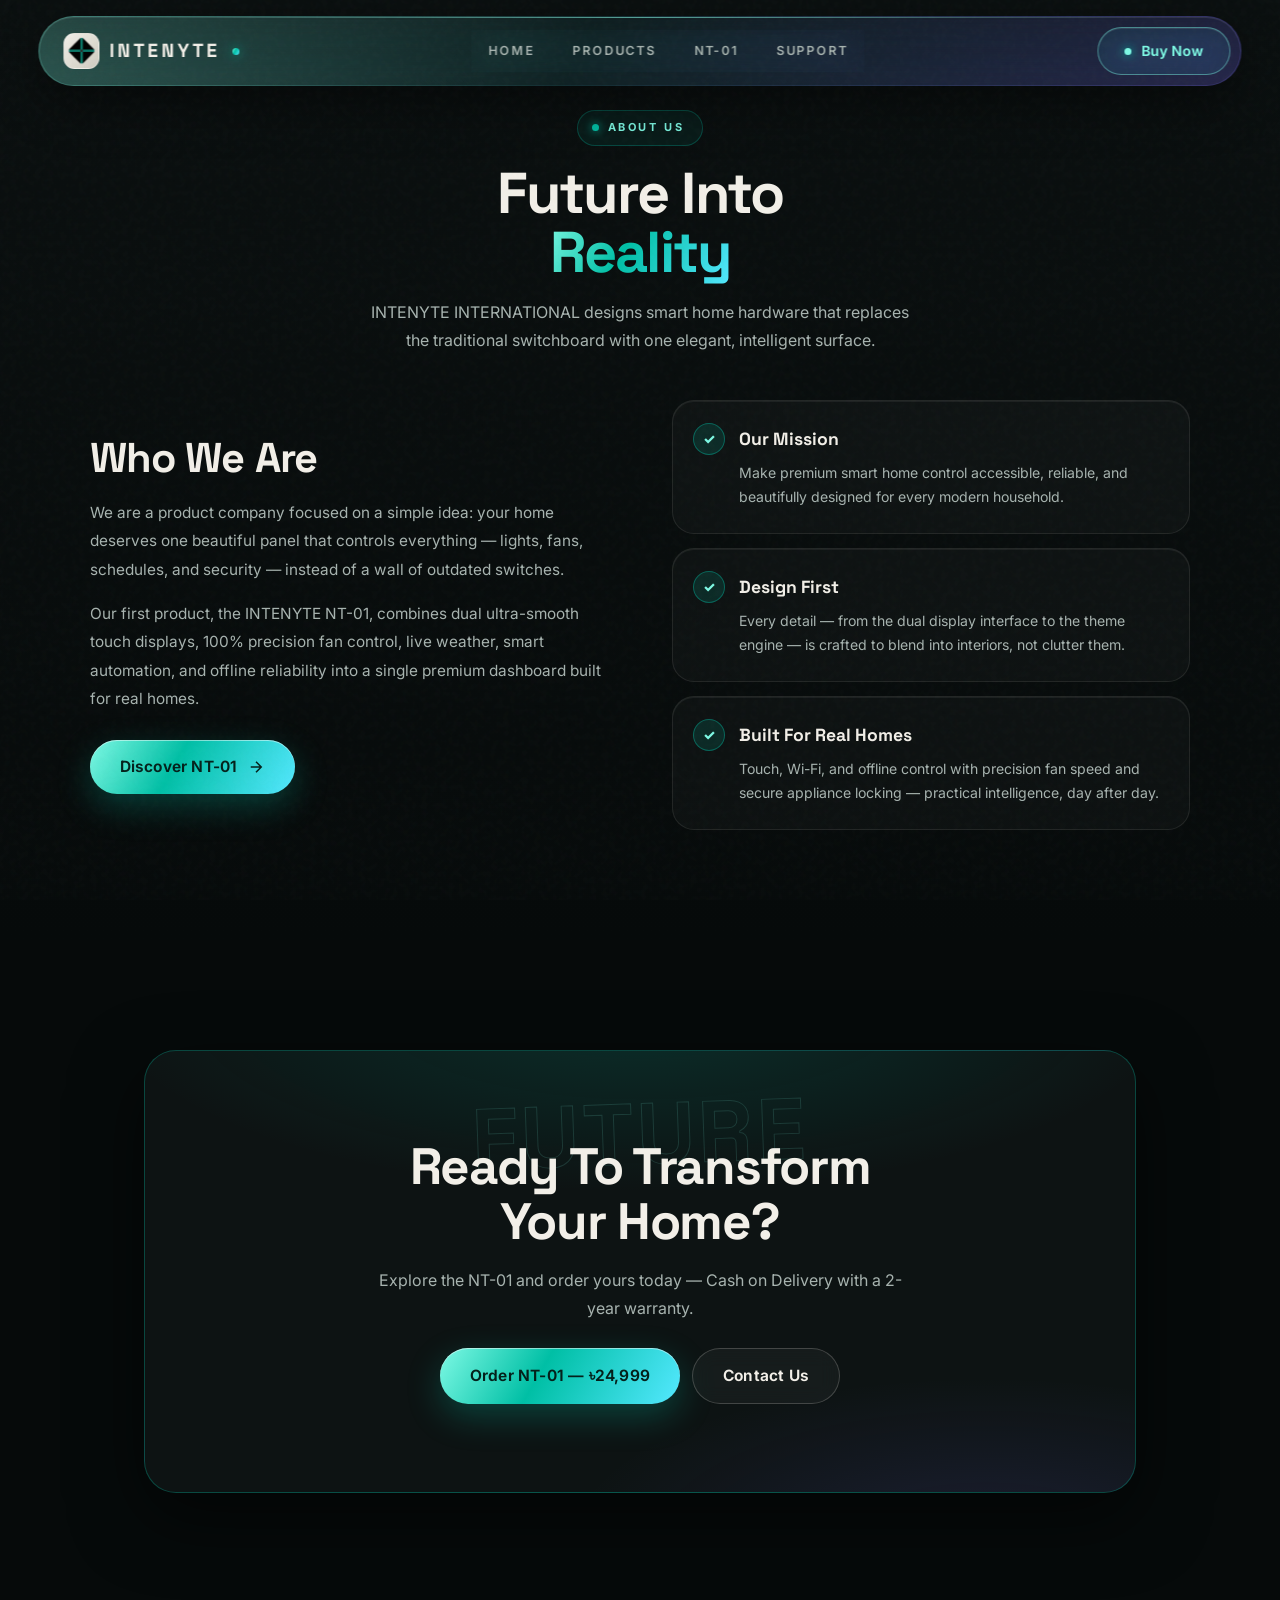
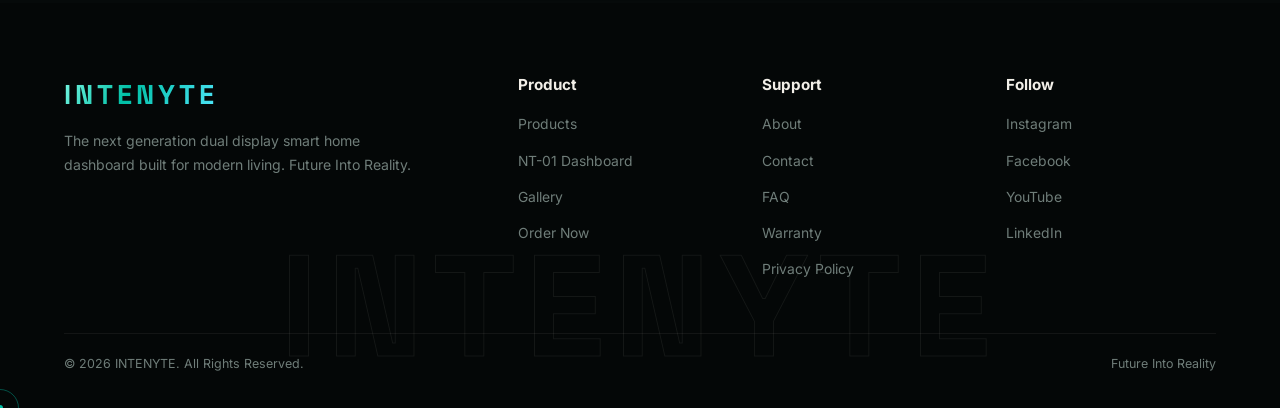
==== commit 7cac37bc: "redesigned the website and seo added" ====
--- a/about/index.html
+++ b/about/index.html
@@ -26,7 +26,7 @@
 <!-- HEADER -->
 <header class="header">
 <nav class="navbar">
-    <a href="/" class="logo">INTENYTE</a>
+    <a href="/" class="logo"><img class="logo-img" src="/img/INTENYTE--LOGO.png" alt="INTENYTE logo" width="64" height="64">INTENYTE</a>
     <ul class="nav-links" id="navLinks">
         <li><a href="/">Home</a></li>
         <li><a href="/products/">Products</a></li>
@@ -86,7 +86,7 @@
     <h2>Ready To Transform<br>Your Home?</h2>
     <p>Explore the NT-01 and order yours today — Cash on Delivery with a 2-year warranty.</p>
     <div class="booking-buttons">
-        <a href="/products/nt-01/#order" class="primary-btn">Order NT-01 &mdash; &#8377;24,999</a>
+        <a href="/products/nt-01/#order" class="primary-btn">Order NT-01 &mdash; &#2547;24,999</a>
         <a href="https://www.facebook.com/profile.php?id=61590310892674" class="secondary-btn">Contact Us</a>
     </div>
 </div>
--- a/style.css
+++ b/style.css
@@ -1,3994 +1,953 @@
-/*==================================================
-INTENYTE Premium Website
-Dark Luxury Theme — Complete Redesign
-==================================================*/
-
-@import url('https://fonts.googleapis.com/css2?family=Inter:wght@300;400;500;600;700;800;900&family=Space+Grotesk:wght@400;500;600;700&display=swap');
-
-/*==============================
-RESET
-==============================*/
-
-*{
-    margin:0;
-    padding:0;
-    box-sizing:border-box;
-}
-
-html{
-    scroll-behavior:smooth;
-}
-
+/* ==================================================
+   INTENYTE — Gallery Noir + Living Aurora
+   Art direction: obsidian canvas, mint silk light,
+   ice-cyan air, whisper violet depth. No gold. Ever.
+   Mobile-first. Performance-tuned. Same HTML, new soul.
+   ================================================== */
+
+/* ---------- Tokens ---------- */
+:root{
+  --ink:#060a0a;
+  --ink-2:#0a0f0f;
+  --ink-3:#0e1515;
+  --card:#0d1313;
+  --ivory:#f2efe8;
+  --body:#a7b3af;
+  --muted:#6f7d79;
+  --line:rgba(242,239,232,.09);
+  --line-soft:rgba(242,239,232,.06);
+  --brand:#00bfa5;
+  --mint:#7df9e4;
+  --ice:#54e8ff;
+  --violet:#7c6cff;
+  --silk:linear-gradient(120deg,#7df9e4 0%,#00bfa5 42%,#54e8ff 100%);
+  --silk-soft:linear-gradient(120deg,rgba(125,249,228,.16),rgba(0,191,165,.1),rgba(84,232,255,.12));
+  --r-sm:14px; --r:22px; --r-lg:30px; --r-xl:40px;
+  --font-d:'Space Grotesk','Inter','Noto Sans Bengali','Hind Siliguri',system-ui,sans-serif;
+  --font-b:'Inter','Noto Sans Bengali','Hind Siliguri',system-ui,-apple-system,sans-serif;
+  --ease:cubic-bezier(.2,.8,.2,1);
+  --shadow:0 24px 70px rgba(0,0,0,.55);
+  --glow:0 0 0 1px rgba(125,249,228,.14),0 12px 44px rgba(0,191,165,.12);
+}
+
+/* ---------- Reset / base (mobile first) ---------- */
+*,*::before,*::after{margin:0;padding:0;box-sizing:border-box}
+html{scroll-behavior:smooth;-webkit-text-size-adjust:100%}
 body{
-    font-family:'Inter',sans-serif;
-    background:#050505;
-    color:#ffffff;
-    overflow-x:hidden;
-    line-height:1.6;
-}
-
-img{
-    width:100%;
-    display:block;
-}
-
-a{
-    text-decoration:none;
-    color:inherit;
-}
-
-ul{
-    list-style:none;
-}
-
-button{
-    font-family:inherit;
-}
-
-/*==============================
-VARIABLES
-==============================*/
-
-:root{
-    --bg:#050505;
-    --bg-alt:#0a0a0a;
-    --bg-card:#0f0f0f;
-    --surface:#111111;
-    --glass:rgba(255,255,255,.03);
-    --glass-hover:rgba(255,255,255,.06);
-
-    --white:#ffffff;
-    --text:#b0b0b0;
-    --text-light:#d0d0d0;
-    --muted:#666;
-
-    --teal:#00BFA5;
-    --teal-light:#00E5C3;
-    --teal-dark:#009688;
-    --teal-glow:rgba(0,191,165,.12);
-    --teal-glow-strong:rgba(0,191,165,.25);
-
-    --cyan:#00E5FF;
-    --cyan-glow:rgba(0,229,255,.1);
-
-    --gradient-primary:linear-gradient(135deg,#00BFA5,#00E5FF);
-    --gradient-dark:linear-gradient(180deg,#050505 0%,#0a0a0a 100%);
-    --gradient-card:linear-gradient(145deg,rgba(255,255,255,.04),rgba(255,255,255,.01));
-
-    --border:rgba(255,255,255,.06);
-    --border-light:rgba(255,255,255,.1);
-    --border-hover:rgba(0,191,165,.3);
-
-    --radius-sm:12px;
-    --radius:20px;
-    --radius-lg:28px;
-    --radius-xl:36px;
-
-    --shadow-sm:0 4px 20px rgba(0,0,0,.3);
-    --shadow:0 8px 40px rgba(0,0,0,.4);
-    --shadow-lg:0 20px 80px rgba(0,0,0,.5);
-    --shadow-teal:0 10px 40px var(--teal-glow);
-
-    --transition-fast:.25s cubic-bezier(.4,0,.2,1);
-    --transition:.4s cubic-bezier(.4,0,.2,1);
-    --transition-slow:.6s cubic-bezier(.4,0,.2,1);
-
-    --font-display:'Space Grotesk','Inter',sans-serif;
-}
-
-/*==============================
-BACKGROUND
-==============================*/
-
+  font-family:var(--font-b);
+  background:var(--ink);
+  color:var(--ivory);
+  line-height:1.6;
+  overflow-x:hidden;
+  -webkit-font-smoothing:antialiased;
+}
+img{width:100%;display:block;height:auto}
+a{color:inherit;text-decoration:none}
+ul{list-style:none}
+button{font-family:inherit;touch-action:manipulation}
+::selection{background:rgba(0,191,165,.35);color:#fff}
+:focus-visible{outline:2px solid var(--mint);outline-offset:3px;border-radius:6px}
+[hidden]{display:none!important}
+
+/* Film grain — ultra light, static (perf) */
+body::after{
+  content:"";position:fixed;inset:0;z-index:2000;pointer-events:none;opacity:.5;
+  background-image:url("data:image/svg+xml,%3Csvg viewBox='0 0 160 160' xmlns='http://www.w3.org/2000/svg'%3E%3Cfilter id='n'%3E%3CfeTurbulence type='fractalNoise' baseFrequency='.9' numOctaves='2' stitchTiles='stitch'/%3E%3C/filter%3E%3Crect width='100%25' height='100%25' filter='url(%23n)' opacity='.05'/%3E%3C/svg%3E");
+}
+/* Aurora mesh — two fixed washes only (cheap on mobile) */
+body::before{
+  content:"";position:fixed;inset:0;z-index:-4;pointer-events:none;
+  background:
+    radial-gradient(52% 34% at 88% -4%,rgba(0,191,165,.16),transparent 65%),
+    radial-gradient(46% 36% at -10% 22%,rgba(124,108,255,.1),transparent 65%),
+    radial-gradient(60% 40% at 50% 110%,rgba(84,232,255,.07),transparent 65%),
+    var(--ink);
+}
 .bg-grid{
-    position:fixed;
-    inset:0;
-    background-image:
-    linear-gradient(rgba(255,255,255,.015) 1px,transparent 1px),
-    linear-gradient(90deg,rgba(255,255,255,.015) 1px,transparent 1px);
-    background-size:80px 80px;
-    opacity:.4;
-    z-index:-3;
-}
-
-.bg-glow{
-    position:fixed;
-    width:700px;
-    height:700px;
-    border-radius:50%;
-    filter:blur(180px);
-    opacity:.12;
-    z-index:-2;
-    animation:floatGlow 16s infinite alternate ease-in-out;
-}
-
-.glow-1{
-    background:var(--teal);
-    top:-300px;
-    left:-250px;
-}
-
-.glow-2{
-    background:#1a1a2e;
-    bottom:-300px;
-    right:-250px;
-    animation-delay:4s;
-}
-
-.glow-3{
-    position:fixed;
-    width:500px;
-    height:500px;
-    border-radius:50%;
-    background:var(--cyan);
-    filter:blur(200px);
-    opacity:.05;
-    z-index:-2;
-    top:50%;
-    left:50%;
-    transform:translate(-50%,-50%);
-    animation:floatGlow 20s infinite alternate ease-in-out reverse;
-}
-
-@keyframes floatGlow{
-    0%{transform:translate(0,0) scale(1);}
-    100%{transform:translate(80px,-40px) scale(1.15);}
-}
-
-/*==============================
-NOISE TEXTURE OVERLAY
-==============================*/
-
-body::after{
-    content:"";
-    position:fixed;
-    inset:0;
-    background:url("data:image/svg+xml,%3Csvg viewBox='0 0 256 256' xmlns='http://www.w3.org/2000/svg'%3E%3Cfilter id='n'%3E%3CfeTurbulence type='fractalNoise' baseFrequency='.85' numOctaves='4' stitchTiles='stitch'/%3E%3C/filter%3E%3Crect width='100%25' height='100%25' filter='url(%23n)' opacity='.03'/%3E%3C/svg%3E");
-    pointer-events:none;
-    z-index:9998;
-    opacity:.5;
-}
-
-/*==============================
-HEADER
-==============================*/
-
+  position:fixed;inset:0;z-index:-5;opacity:.5;pointer-events:none;
+  background-image:linear-gradient(rgba(242,239,232,.028) 1px,transparent 1px),linear-gradient(90deg,rgba(242,239,232,.028) 1px,transparent 1px);
+  background-size:56px 56px;
+  mask-image:radial-gradient(80% 60% at 50% 0%,#000 30%,transparent 100%);
+}
+.bg-glow{position:fixed;border-radius:50%;filter:blur(90px);z-index:-3;pointer-events:none;opacity:.5}
+.glow-1{width:340px;height:340px;top:-140px;right:-120px;background:rgba(0,191,165,.22)}
+.glow-2{width:300px;height:300px;bottom:-140px;left:-120px;background:rgba(124,108,255,.14)}
+.glow-3{display:none}
+.order-aurora{position:fixed;width:420px;height:420px;border-radius:50%;filter:blur(110px);opacity:.28;pointer-events:none;z-index:-3}
+.aurora-1{top:-160px;left:-140px;background:radial-gradient(circle,rgba(0,191,165,.5),transparent 70%)}
+.aurora-2{bottom:-180px;right:-140px;background:radial-gradient(circle,rgba(84,232,255,.35),transparent 70%)}
+
+/* ---------- Header : floating pill ---------- */
 .header{
-    position:fixed;
-    top:0;
-    left:0;
-    width:100%;
-    z-index:1000;
-    padding:20px 7%;
-    backdrop-filter:blur(24px) saturate(1.4);
-    -webkit-backdrop-filter:blur(24px) saturate(1.4);
-    background:rgba(5,5,5,.5);
-    border-bottom:1px solid var(--border);
-    transition:var(--transition);
-}
-
-.header.scrolled{
-    background:rgba(5,5,5,.85);
-    box-shadow:0 4px 60px rgba(0,0,0,.5);
-}
-
-.navbar{
-    display:flex;
-    justify-content:space-between;
-    align-items:center;
-}
-
+  position:fixed;top:10px;left:12px;right:12px;z-index:1000;
+  border-radius:20px;
+  background:rgba(8,13,13,.72);
+  -webkit-backdrop-filter:blur(18px);backdrop-filter:blur(18px);
+  border:1px solid var(--line);
+  box-shadow:0 14px 40px rgba(0,0,0,.45),inset 0 1px 0 rgba(255,255,255,.06);
+  padding:10px 14px;
+  transition:border-color .3s;
+}
+.header.scrolled{border-color:rgba(0,191,165,.3)}
+.navbar{display:flex;align-items:center;justify-content:space-between;gap:12px;max-width:1240px;margin:0 auto}
 .logo{
-    font-family:var(--font-display);
-    font-size:28px;
-    font-weight:700;
-    letter-spacing:4px;
-    background:var(--gradient-primary);
-    -webkit-background-clip:text;
-    -webkit-text-fill-color:transparent;
-    background-clip:text;
-}
-
-.logo span{
-    font-weight:400;
-    opacity:.7;
-}
-
+  font-family:var(--font-d);font-weight:700;font-size:19px;letter-spacing:3px;
+  color:var(--ivory);display:flex;align-items:center;gap:10px;white-space:nowrap;
+}
+.logo::after{content:"";width:7px;height:7px;border-radius:50%;background:var(--silk);box-shadow:0 0 12px rgba(0,191,165,.8);margin-left:2px}
+.logo-img{height:32px;width:32px;object-fit:contain;border-radius:9px;background:linear-gradient(135deg,#f2efe8,#cfccc1);border:1px solid rgba(255,255,255,.25);flex-shrink:0;padding:2px}
+.logo span{font-weight:400;opacity:.7}
 .nav-links{
-    display:flex;
-    gap:40px;
-    align-items:center;
-}
-
+  position:fixed;top:0;right:0;width:min(320px,86vw);height:100vh;height:100dvh;
+  margin:0;padding:96px 30px 36px;display:flex;flex-direction:column;gap:8px;align-items:stretch;
+  background:rgba(7,11,11,.97);-webkit-backdrop-filter:blur(20px);backdrop-filter:blur(20px);
+  border-left:1px solid var(--line);
+  transform:translateX(102%);transition:transform .38s var(--ease);z-index:1001;overflow-y:auto;
+}
+.nav-links.open{transform:translateX(0)}
+.nav-links li{width:100%}
 .nav-links a{
-    color:var(--text);
-    font-size:14px;
-    font-weight:500;
-    letter-spacing:.5px;
-    transition:var(--transition-fast);
-    position:relative;
-}
-
-.nav-links a::after{
-    content:"";
-    position:absolute;
-    left:0;
-    bottom:-6px;
-    width:0;
-    height:2px;
-    background:var(--gradient-primary);
-    border-radius:2px;
-    transition:var(--transition-fast);
-}
-
-.nav-links a:hover{
-    color:var(--white);
-}
-
-.nav-links a:hover::after{
-    width:100%;
-}
-
-/*==============================
-CART ICON
-==============================*/
-
-.cart-icon{
-    position:relative;
-    display:flex;
-    align-items:center;
-    gap:6px;
-    color:var(--text);
-    font-size:14px;
-    font-weight:500;
-    transition:var(--transition-fast);
-    cursor:pointer;
-}
-
-.cart-icon:hover{
-    color:var(--white);
-}
-
-.cart-icon svg{
-    width:22px;
-    height:22px;
-    stroke:currentColor;
-    fill:none;
-    stroke-width:1.8;
-}
-
-.cart-count{
-    position:absolute;
-    top:-8px;
-    right:-10px;
-    width:20px;
-    height:20px;
-    border-radius:50%;
-    background:var(--teal);
-    color:#000;
-    font-size:11px;
-    font-weight:700;
-    display:flex;
-    align-items:center;
-    justify-content:center;
-    transform:scale(0);
-    transition:var(--transition-fast);
-}
-
-.cart-count.visible{
-    transform:scale(1);
-}
-
-/*==============================
-BUTTONS
-==============================*/
-
+  display:flex;align-items:center;justify-content:space-between;
+  font-size:17px;font-weight:500;color:var(--body);padding:13px 6px;
+  border-bottom:1px solid var(--line-soft);transition:color .25s,padding .25s;
+}
+.nav-links a::after{content:"→";font-size:15px;color:var(--brand);opacity:0;transition:opacity .25s}
+.nav-links a:hover{color:var(--ivory)}
+.nav-links a:hover::after{opacity:1}
+body.menu-open{overflow:hidden}
+.mobile-nav-cta{display:block;margin-top:14px}
+.mobile-nav-cta .nav-btn{width:100%;justify-content:center}
+.menu-toggle{
+  display:flex;flex-direction:column;justify-content:center;align-items:center;gap:5px;
+  width:44px;height:44px;border-radius:13px;cursor:pointer;
+  border:1px solid var(--line);background:rgba(255,255,255,.04);z-index:1002;flex-shrink:0;
+}
+.menu-toggle span{display:block;width:19px;height:2px;background:var(--ivory);border-radius:2px;transition:.3s var(--ease)}
+.menu-toggle.active span:nth-child(1){transform:translateY(7px) rotate(45deg)}
+.menu-toggle.active span:nth-child(2){opacity:0;transform:scaleX(0)}
+.menu-toggle.active span:nth-child(3){transform:translateY(-7px) rotate(-45deg)}
+
+/* ---------- Buttons : gallery tickets ---------- */
+.primary-btn,.secondary-btn,.nav-btn,.cart-checkout-btn{
+  display:inline-flex;align-items:center;justify-content:center;gap:10px;
+  border-radius:999px;font-weight:650;letter-spacing:.2px;cursor:pointer;
+  transition:transform .3s var(--ease),box-shadow .3s,background .3s,border-color .3s;
+  min-height:48px;-webkit-tap-highlight-color:transparent;
+}
 .primary-btn{
-    display:inline-flex;
-    align-items:center;
-    justify-content:center;
-    gap:10px;
-    padding:16px 36px;
-    border-radius:999px;
-    background:var(--gradient-primary);
-    color:#000;
-    font-weight:600;
-    font-size:15px;
-    letter-spacing:.3px;
-    border:none;
-    cursor:pointer;
-    transition:var(--transition);
-    position:relative;
-    overflow:hidden;
-}
-
-.primary-btn:hover{
-    transform:translateY(-4px);
-    box-shadow:0 15px 40px var(--teal-glow-strong);
-}
-
+  position:relative;overflow:hidden;isolation:isolate;
+  padding:15px 30px;font-size:15.5px;color:#04211b;border:none;background:var(--silk);
+  box-shadow:0 12px 34px rgba(0,191,165,.28),inset 0 1px 0 rgba(255,255,255,.5);
+}
+.primary-btn::after{ /* sheen sweep */
+  content:"";position:absolute;inset:0;z-index:-1;
+  background:linear-gradient(110deg,transparent 35%,rgba(255,255,255,.55) 50%,transparent 65%);
+  transform:translateX(-130%);transition:transform .7s var(--ease);
+}
+.primary-btn:hover::after{transform:translateX(130%)}
 .secondary-btn{
-    display:inline-flex;
-    align-items:center;
-    justify-content:center;
-    gap:10px;
-    padding:16px 36px;
-    border-radius:999px;
-    border:1px solid var(--border-light);
-    background:var(--glass);
-    backdrop-filter:blur(20px);
-    color:var(--white);
-    font-weight:500;
-    font-size:15px;
-    letter-spacing:.3px;
-    cursor:pointer;
-    transition:var(--transition);
-}
-
-.secondary-btn:hover{
-    background:var(--glass-hover);
-    border-color:var(--teal);
-    color:var(--teal);
-    transform:translateY(-4px);
-    box-shadow:var(--shadow-teal);
-}
-
-.nav-btn{
-    padding:12px 26px;
-    border-radius:999px;
-    background:var(--gradient-primary);
-    color:#000;
-    font-weight:600;
-    font-size:14px;
-    transition:var(--transition);
-}
-
-.nav-btn:hover{
-    transform:translateY(-3px);
-    box-shadow:var(--shadow-teal);
-}
-
-.mobile-nav-cta{
-    display:none;
-}
-
-/*==============================
-MOBILE MENU TOGGLE
-==============================*/
-
-.menu-toggle{
-    display:none;
-    flex-direction:column;
-    justify-content:center;
-    align-items:center;
-    gap:5px;
-    width:44px;
-    height:44px;
-    padding:0;
-    border:1px solid var(--border-light);
-    border-radius:var(--radius-sm);
-    background:var(--glass);
-    cursor:pointer;
-    z-index:1002;
-    transition:var(--transition);
-}
-
-.menu-toggle span{
-    display:block;
-    width:20px;
-    height:2px;
-    background:#fff;
-    border-radius:2px;
-    transition:.35s ease;
-    transform-origin:center;
-}
-
-.menu-toggle.active span:nth-child(1){
-    transform:translateY(7px) rotate(45deg);
-}
-
-.menu-toggle.active span:nth-child(2){
-    opacity:0;
-    transform:scaleX(0);
-}
-
-.menu-toggle.active span:nth-child(3){
-    transform:translateY(-7px) rotate(-45deg);
-}
-
-/*==============================
-HERO
-===============================*/
-
+  padding:15px 30px;font-size:15.5px;color:var(--ivory);
+  border:1px solid rgba(242,239,232,.2);background:rgba(255,255,255,.04);
+  -webkit-backdrop-filter:blur(10px);backdrop-filter:blur(10px);
+}
+.secondary-btn:hover{border-color:var(--brand);color:var(--mint)}
+.nav-btn{padding:11px 22px;font-size:14px;color:#04211b;background:var(--silk);border:none;white-space:nowrap}
+.desktop-nav-btn{display:none}
+@media(hover:hover){
+  .primary-btn:hover{transform:translateY(-3px);box-shadow:0 18px 44px rgba(0,191,165,.35)}
+  .secondary-btn:hover{transform:translateY(-3px)}
+  .nav-btn:hover{transform:translateY(-2px);box-shadow:0 12px 30px rgba(0,191,165,.3)}
+}
+
+/* ---------- Sections : editorial rhythm ---------- */
+section{position:relative;padding:76px 5%;content-visibility:auto;contain-intrinsic-size:auto 900px}
+.hero,.order-hero,.product-hero{content-visibility:visible;contain-intrinsic-size:none}
+.section-header{text-align:center;margin-bottom:46px;position:relative}
+.section-badge{
+  display:inline-flex;align-items:center;gap:9px;
+  padding:8px 18px 8px 14px;border-radius:999px;
+  background:rgba(0,191,165,.07);border:1px solid rgba(0,191,165,.28);
+  color:var(--mint);font-size:11px;letter-spacing:2.6px;font-weight:700;text-transform:uppercase;margin-bottom:18px;
+}
+.section-badge::before{content:"";width:7px;height:7px;border-radius:50%;background:var(--brand);box-shadow:0 0 10px var(--brand)}
+.section-title{
+  font-family:var(--font-d);font-weight:700;line-height:1.04;letter-spacing:-.03em;
+  font-size:clamp(2rem,8.4vw,3.6rem);text-wrap:balance;
+}
+.section-subtitle{color:var(--body);font-size:1rem;line-height:1.7;max-width:34rem;margin:16px auto 0}
+.gradient-text{background:var(--silk);-webkit-background-clip:text;background-clip:text;-webkit-text-fill-color:transparent;color:transparent}
+
+/* Ghost gallery words behind sections (pure art, zero DOM) */
+.comparison::before,.features::before,.gallery::before,.testimonials::before{
+  position:absolute;top:34px;left:50%;transform:translateX(-50%);
+  font-family:var(--font-d);font-weight:700;letter-spacing:.02em;line-height:1;
+  font-size:clamp(3.4rem,15vw,9rem);white-space:nowrap;pointer-events:none;user-select:none;
+  color:transparent;-webkit-text-stroke:1px rgba(242,239,232,.07);z-index:0;
+}
+.comparison::before{content:"BEFORE → AFTER"}
+.features::before{content:"CRAFT"}
+.gallery::before{content:"GALLERY"}
+.testimonials::before{content:"LOVED"}
+.comparison>*,.features>*,.gallery>*,.testimonials>*{position:relative;z-index:1}
+
+/* ---------- HERO : stare-piece ---------- */
 .hero{
-    position:relative;
-    min-height:100vh;
-    display:flex;
-    align-items:center;
-    justify-content:space-between;
-    padding:120px 8% 80px;
-    overflow:hidden;
-    gap:40px;
-}
-
-.hero-overlay{
-    position:absolute;
-    inset:0;
-    background:linear-gradient(
-        90deg,
-        rgba(5,5,5,.95) 0%,
-        rgba(5,5,5,.75) 45%,
-        rgba(5,5,5,.3) 100%
-    );
-    z-index:1;
-}
-
-/* Background ambient orbs */
-.hero-bg-orb{
-    position:absolute;
-    border-radius:50%;
-    filter:blur(120px);
-    z-index:0;
-    pointer-events:none;
-    animation:heroOrb 10s ease-in-out infinite alternate;
-}
-
-.orb-1{
-    width:500px;
-    height:500px;
-    top:-15%;
-    right:15%;
-    background:radial-gradient(circle,rgba(0,191,165,.18),transparent 70%);
-}
-
-.orb-2{
-    width:400px;
-    height:400px;
-    bottom:-10%;
-    right:35%;
-    background:radial-gradient(circle,rgba(0,229,255,.1),transparent 70%);
-    animation-delay:-4s;
-}
-
-@keyframes heroOrb{
-    0%{transform:translate(0,0) scale(1);}
-    100%{transform:translate(-40px,30px) scale(1.1);}
-}
-
-.hero-content{
-    position:relative;
-    z-index:3;
-    max-width:640px;
-    flex-shrink:0;
-}
-
+  min-height:100svh;display:flex;flex-direction:column;align-items:center;text-align:center;
+  padding:118px 5% 54px;gap:0;overflow:hidden;
+}
+.hero-overlay{position:absolute;inset:0;z-index:0;
+  background:linear-gradient(180deg,rgba(6,10,10,.55) 0%,rgba(6,10,10,.15) 34%,rgba(6,10,10,.88) 78%,var(--ink) 100%)}
+.hero-bg-orb{position:absolute;border-radius:50%;filter:blur(70px);pointer-events:none;z-index:0}
+.orb-1{width:300px;height:300px;top:-70px;right:-70px;background:radial-gradient(circle,rgba(0,191,165,.32),transparent 70%)}
+.orb-2{width:240px;height:240px;top:32%;left:-90px;background:radial-gradient(circle,rgba(124,108,255,.22),transparent 70%)}
+.hero-content{position:relative;z-index:3;max-width:44rem;width:100%;display:flex;flex-direction:column;align-items:center}
 .hero-eyebrow{
-    display:inline-flex;
-    align-items:center;
-    gap:10px;
-    padding:8px 20px;
-    border-radius:999px;
-    background:var(--glass);
-    border:1px solid var(--border);
-    font-size:12px;
-    letter-spacing:3px;
-    color:var(--teal);
-    margin-bottom:28px;
-    font-weight:600;
-    text-transform:uppercase;
-    backdrop-filter:blur(10px);
-}
-
-.hero-eyebrow::before{
-    content:"";
-    width:8px;
-    height:8px;
-    border-radius:50%;
-    background:var(--teal);
-    animation:pulse 2s infinite;
-}
-
-@keyframes pulse{
-    0%,100%{opacity:1;transform:scale(1);}
-    50%{opacity:.5;transform:scale(1.3);}
-}
-
+  display:inline-flex;align-items:center;gap:10px;padding:9px 18px;border-radius:999px;
+  background:rgba(8,14,14,.7);border:1px solid rgba(0,191,165,.35);
+  font-size:10.5px;letter-spacing:2.6px;font-weight:700;color:var(--mint);margin-bottom:20px;text-transform:uppercase;
+  box-shadow:0 8px 28px rgba(0,0,0,.4);
+}
+.hero-eyebrow::before{content:"";width:8px;height:8px;border-radius:50%;background:var(--brand);box-shadow:0 0 12px var(--brand);animation:blink 2.2s infinite}
+@keyframes blink{0%,100%{opacity:1}50%{opacity:.35}}
 .hero h1{
-    font-family:var(--font-display);
-    font-size:82px;
-    font-weight:700;
-    line-height:1.02;
-    margin-bottom:28px;
-    letter-spacing:-2.5px;
-}
-
+  font-family:var(--font-d);font-weight:700;letter-spacing:-.035em;line-height:1;
+  font-size:clamp(2.7rem,12.5vw,5.4rem);text-wrap:balance;margin-bottom:18px;
+}
 .hero h1 .gradient-text{
-    background:var(--gradient-primary);
-    -webkit-background-clip:text;
-    -webkit-text-fill-color:transparent;
-    background-clip:text;
-}
-
-.hero-text{
-    font-size:19px;
-    color:var(--text);
-    max-width:520px;
-    margin-bottom:40px;
-    line-height:1.7;
-}
-
-.hero-buttons{
-    display:flex;
-    gap:16px;
-    flex-wrap:wrap;
-    align-items:center;
-}
-
+  font-style:italic;font-weight:700;padding-right:.06em;
+  filter:drop-shadow(0 6px 30px rgba(0,191,165,.3));
+}
+.hero-text{color:var(--body);font-size:1rem;line-height:1.75;max-width:32rem;margin-bottom:28px}
+.hero-text::after{ /* thin silk rule */
+  content:"";display:block;width:64px;height:2px;margin:22px auto 0;border-radius:2px;background:var(--silk);opacity:.8;
+}
+.hero-buttons{display:flex;flex-direction:column;gap:12px;width:100%;max-width:22rem}
+.hero-buttons .primary-btn,.hero-buttons .secondary-btn{width:100%;padding:16px 24px;font-size:15.5px}
+/* one Buy Now only on mobile — the hook under the product keeps it */
+.hero-buttons .primary-btn{display:none}
 .hero-stats{
-    display:flex;
-    gap:50px;
-    margin-top:60px;
-    padding-top:40px;
-    border-top:1px solid var(--border);
-}
-
-.hero-stat h3{
-    font-family:var(--font-display);
-    font-size:36px;
-    font-weight:700;
-    background:var(--gradient-primary);
-    -webkit-background-clip:text;
-    -webkit-text-fill-color:transparent;
-    background-clip:text;
-}
-
-.hero-stat p{
-    font-size:13px;
-    color:var(--muted);
-    letter-spacing:1px;
-    text-transform:uppercase;
-    margin-top:4px;
-}
-
-/* ---- Hero Visual (product side) ---- */
-
-.hero-visual{
-    position:relative;
-    z-index:2;
-    flex:1;
-    max-width:620px;
-    display:flex;
-    align-items:center;
-    justify-content:center;
-    min-height:520px;
-    animation:heroFloat 7s ease-in-out infinite;
-}
-
-.hero-visual-glow{
-    position:absolute;
-    width:110%;
-    height:110%;
-    background:radial-gradient(ellipse at center,rgba(0,191,165,.14) 0%,transparent 65%);
-    filter:blur(40px);
-    z-index:0;
-    animation:heroGlowPulse 6s ease-in-out infinite alternate;
-}
-
-@keyframes heroGlowPulse{
-    0%{opacity:.7;transform:scale(.96);}
-    100%{opacity:1;transform:scale(1.05);}
-}
-
-/* Orbiting rings */
-.hero-ring{
-    position:absolute;
-    border-radius:50%;
-    border:1px solid rgba(0,191,165,.14);
-    z-index:1;
-    pointer-events:none;
-}
-
-.ring-1{
-    width:92%;
-    aspect-ratio:1;
-    border-style:dashed;
-    border-color:rgba(0,191,165,.1);
-    animation:ringRotate 40s linear infinite;
-}
-
-.ring-2{
-    width:72%;
-    aspect-ratio:1;
-    border-color:rgba(0,229,255,.08);
-    animation:ringRotate 28s linear infinite reverse;
-}
-
-@keyframes ringRotate{
-    to{transform:rotate(360deg);}
-}
-
+  display:grid;grid-template-columns:repeat(3,1fr);gap:10px;width:100%;
+  margin-top:30px;padding-top:24px;border-top:1px solid var(--line-soft);
+}
+.hero-stat{
+  padding:15px 8px;border-radius:18px;background:rgba(255,255,255,.03);
+  border:1px solid var(--line-soft);position:relative;overflow:hidden;
+}
+.hero-stat::before{content:"";position:absolute;top:0;left:12px;right:12px;height:2px;border-radius:2px;background:var(--silk);opacity:.7}
+.hero-stat h3{font-family:var(--font-d);font-size:1.45rem;font-weight:700;background:var(--silk);-webkit-background-clip:text;background-clip:text;-webkit-text-fill-color:transparent}
+.hero-stat p{font-size:.62rem;letter-spacing:1.4px;text-transform:uppercase;color:var(--muted);margin-top:5px}
+
+/* Hero visual : SPOTLIGHT STAGE — product first, fully visible, zero crop */
+.hero-visual{position:relative;z-index:2;width:100%;max-width:32rem;margin:0 0 8px;order:-2;display:flex;flex-wrap:wrap;gap:10px;animation:stageIn .7s cubic-bezier(.2,.9,.25,1.12) backwards,stageFloat 7s ease-in-out .8s infinite}
+@keyframes stageIn{0%{opacity:0;transform:translateY(30px) scale(.94)}60%{opacity:1;transform:translateY(-6px) scale(1.01)}100%{opacity:1;transform:none}}
+@keyframes stageFloat{0%,100%{transform:translateY(0)}50%{transform:translateY(-9px)}}
+/* giant ghost signal behind the product */
+.hero-visual::before{
+  content:"NT-01";position:absolute;top:-38px;left:50%;transform:translateX(-50%) rotate(-2deg);
+  font-family:var(--font-d);font-weight:700;font-size:clamp(2.6rem,17vw,7rem);line-height:1;letter-spacing:.01em;
+  color:transparent;-webkit-text-stroke:1px rgba(125,249,228,.16);pointer-events:none;user-select:none;z-index:0;white-space:nowrap;
+}
+/* floor shadow under the stage */
+.hero-visual::after{
+  content:"";position:absolute;left:12%;right:12%;bottom:-12px;height:26px;z-index:1;
+  background:radial-gradient(ellipse at center,rgba(0,0,0,.65),transparent 70%);
+  filter:blur(6px);pointer-events:none;
+}
+.hero-visual-glow{position:absolute;inset:6% -6%;background:radial-gradient(ellipse at center,rgba(0,191,165,.2),transparent 65%);filter:blur(34px);z-index:0}
+.hero-ring{position:absolute;border-radius:50%;pointer-events:none;z-index:1}
+.ring-1{width:min(92vw,360px);aspect-ratio:1;left:50%;top:44%;transform:translate(-50%,-50%);border:1px dashed rgba(0,191,165,.3);animation:ringSpinM 36s linear infinite}
+@keyframes ringSpinM{to{transform:translate(-50%,-50%) rotate(360deg)}}
+/* vertical gallery caption riding the stage edge */
+.ring-2{display:flex;position:absolute;right:4px;top:30%;transform:translateY(-50%);z-index:3;border:none;pointer-events:none}
+.ring-2::after{content:"NT-01 — SMART SWITCHBOARD";writing-mode:vertical-rl;font-family:var(--font-d);font-size:9px;font-weight:700;letter-spacing:5px;color:rgba(125,249,228,.5)}
 .hero-image{
-    position:relative;
-    z-index:2;
-    width:100%;
-    border-radius:28px;
-    overflow:hidden;
-    box-shadow:
-        0 40px 80px rgba(0,0,0,.6),
-        0 0 0 1px rgba(255,255,255,.06),
-        0 0 60px rgba(0,191,165,.1);
-}
-
-@keyframes heroFloat{
-    0%,100%{transform:translateY(0);}
-    50%{transform:translateY(-14px);}
-}
-
-.hero-image img{
-    width:100%;
-    height:auto;
-    display:block;
-}
-
+  position:relative;z-index:2;width:100%;flex:1 1 100%;margin:0 auto;overflow:hidden;
+  border-radius:24px;
+  padding:30px 18px 14px;
+  background:
+    radial-gradient(75% 55% at 50% 0%,rgba(0,191,165,.22),transparent 65%),
+    radial-gradient(60% 45% at 85% 100%,rgba(124,108,255,.14),transparent 60%),
+    linear-gradient(180deg,#101818,#080d0d);
+  border:1px solid rgba(242,239,232,.13);
+  outline:1px solid rgba(125,249,228,.16);outline-offset:9px; /* offset gallery frame */
+  box-shadow:var(--shadow),inset 0 1px 0 rgba(255,255,255,.07),0 0 70px rgba(0,191,165,.13);
+}
+.hero-image img{width:100%;height:auto;object-fit:contain;aspect-ratio:auto;position:relative;z-index:1;border-radius:14px;
+  filter:drop-shadow(0 26px 34px rgba(0,0,0,.55)) drop-shadow(0 0 26px rgba(0,191,165,.18))}
 .hero-image::after{
-    content:"";
-    position:absolute;
-    inset:0;
-    background:linear-gradient(
-        135deg,
-        rgba(0,191,165,.06) 0%,
-        transparent 40%,
-        transparent 60%,
-        rgba(0,229,255,.05) 100%
-    );
-    z-index:1;
-    pointer-events:none;
-}
-
-/* ---- Floating HUD cards ---- */
-
+  content:"";position:absolute;inset:0;pointer-events:none;z-index:2;
+  background:linear-gradient(180deg,transparent 62%,rgba(6,10,10,.5));
+}
+/* spotlight beam sweeping the stage */
+.hero-image::before{
+  content:"";position:absolute;top:-30%;bottom:-30%;left:8%;width:56px;z-index:0;
+  background:linear-gradient(180deg,transparent,rgba(125,249,228,.12),transparent);
+  transform:rotate(14deg);filter:blur(6px);pointer-events:none;
+  animation:beamSweep 1.1s cubic-bezier(.3,.7,.3,1) .35s backwards;
+}
+@keyframes beamSweep{0%{left:-24%;opacity:0}20%{opacity:1}100%{left:118%;opacity:0}}
+/* snappy content rise — the dopamine cascade */
+.hero-eyebrow{animation:riseIn .5s var(--ease) .15s backwards}
+.hero h1{animation:riseIn .55s var(--ease) .25s backwards}
+.hero-text{animation:riseIn .55s var(--ease) .35s backwards}
+.hero-buttons{animation:riseIn .55s var(--ease) .45s backwards}
+.hero-stats{animation:riseIn .55s var(--ease) .55s backwards}
+@keyframes riseIn{0%{opacity:0;transform:translateY(24px)}100%{opacity:1;transform:none}}
 .hero-float-card{
-    position:absolute;
-    z-index:4;
-    display:flex;
-    align-items:center;
-    gap:12px;
-    padding:14px 20px;
-    border-radius:16px;
-    background:rgba(10,10,10,.78);
-    border:1px solid rgba(0,191,165,.2);
-    backdrop-filter:blur(16px);
-    box-shadow:
-        0 16px 40px rgba(0,0,0,.5),
-        0 0 24px rgba(0,191,165,.08);
-    animation:floatCard 5s ease-in-out infinite;
-    white-space:nowrap;
-}
-
-.hfc-icon{
-    display:flex;
-    align-items:center;
-    justify-content:center;
-    width:40px;
-    height:40px;
-    border-radius:12px;
-    background:var(--teal-glow);
-    color:var(--teal);
-    flex-shrink:0;
-}
-
-.hfc-info{
-    display:flex;
-    flex-direction:column;
-}
-
-.hfc-value{
-    font-family:var(--font-display);
-    font-size:17px;
-    font-weight:700;
-    color:#fff;
-    line-height:1.2;
-}
-
-.hfc-label{
-    font-size:11px;
-    color:var(--muted);
-    letter-spacing:1.5px;
-    text-transform:uppercase;
-    margin-top:2px;
-}
-
-.hero-float-weather{
-    top:6%;
-    left:-6%;
-    animation-delay:0s;
-}
-
-.hero-float-fan{
-    bottom:14%;
-    left:-8%;
-    animation-delay:1.6s;
-}
-
-.hero-float-tap{
-    top:10%;
-    right:-4%;
-    animation-delay:3.2s;
-}
-
-@keyframes floatCard{
-    0%,100%{transform:translateY(0);}
-    50%{transform:translateY(-10px);}
-}
-
-
-
-/*==============================
-SCROLL INDICATOR
-==============================*/
-
-.scroll-indicator{
-    position:absolute;
-    bottom:40px;
-    left:50%;
-    transform:translateX(-50%);
-    display:flex;
-    flex-direction:column;
-    align-items:center;
-    gap:10px;
-    z-index:5;
-}
-
-.scroll-indicator span{
-    width:2px;
-    height:50px;
-    background:var(--gradient-primary);
-    opacity:.4;
-    animation:scrollMove 1.8s infinite;
-    border-radius:2px;
-}
-
-.scroll-indicator p{
-    font-size:11px;
-    letter-spacing:4px;
-    color:var(--muted);
-    text-transform:uppercase;
-}
-
-@keyframes scrollMove{
-    0%{transform:scaleY(.2);opacity:.2;}
-    50%{transform:scaleY(1);opacity:.6;}
-    100%{transform:scaleY(.2);opacity:.2;}
-}
-
-/*==============================
-SECTION STYLES
-==============================*/
-
-section{
-    position:relative;
-    padding:140px 8%;
-}
-
-.section-header{
-    text-align:center;
-    margin-bottom:80px;
-}
-
-.section-badge{
-    display:inline-flex;
-    align-items:center;
-    gap:8px;
-    padding:6px 16px;
-    border-radius:999px;
-    background:var(--glass);
-    border:1px solid var(--border);
-    color:var(--teal);
-    font-size:12px;
-    letter-spacing:3px;
-    text-transform:uppercase;
-    font-weight:600;
-    margin-bottom:20px;
-}
-
-.section-badge::before{
-    content:"";
-    width:6px;
-    height:6px;
-    border-radius:50%;
-    background:var(--teal);
-}
-
-.section-title{
-    font-family:var(--font-display);
-    font-size:58px;
-    font-weight:700;
-    line-height:1.1;
-    letter-spacing:-1px;
-}
-
-.section-subtitle{
-    font-size:18px;
-    color:var(--text);
-    max-width:600px;
-    margin:20px auto 0;
-    line-height:1.7;
-}
-
-/*==============================
-COMPARISON
-==============================*/
-
-.comparison{
-    background:var(--bg-alt);
-}
-
-.comparison-grid{
-    display:grid;
-    grid-template-columns:repeat(2,1fr);
-    gap:40px;
-    align-items:stretch;
-    max-width:1200px;
-    margin:0 auto;
-}
-
-/*==============================
-CARD
-==============================*/
-
+  position:static;flex:1 1 0;min-width:0;z-index:4;display:flex;flex-direction:column;align-items:center;text-align:center;
+  gap:7px;padding:13px 6px;border-radius:16px;white-space:normal;
+  background:rgba(9,14,14,.85);border:1px solid rgba(0,191,165,.3);
+  -webkit-backdrop-filter:blur(12px);backdrop-filter:blur(12px);
+  box-shadow:0 14px 34px rgba(0,0,0,.5);
+  animation:chipPop .55s cubic-bezier(.2,.9,.3,1.3) backwards,floatCard 5s ease-in-out infinite;
+}
+@keyframes chipPop{0%{opacity:0;transform:scale(.3) rotate(var(--tilt,0deg))}70%{opacity:1;transform:scale(1.1) rotate(var(--tilt,0deg))}100%{opacity:1;transform:scale(1) rotate(var(--tilt,0deg))}}
+@keyframes floatCard{0%,100%{transform:translateY(0) rotate(var(--tilt,0deg))}50%{transform:translateY(-9px) rotate(var(--tilt,0deg))}}
+.hero-float-weather{animation-delay:.5s,1.3s}
+.hero-float-fan{animation-delay:.65s,1.45s}
+.hero-float-tap{animation-delay:.8s,1.6s}
+.hfc-icon{width:32px;height:32px;border-radius:10px;display:flex;align-items:center;justify-content:center;background:rgba(0,191,165,.14);color:var(--mint);flex-shrink:0}
+.hfc-icon svg{width:16px;height:16px}
+.hfc-info{display:flex;flex-direction:column;align-items:center;line-height:1.25;text-align:center}
+.hfc-value{font-family:var(--font-d);font-weight:700;font-size:.92rem}
+.hfc-label{font-size:.6rem;letter-spacing:1.4px;text-transform:uppercase;color:var(--muted)}
+.hero-float-weather{top:12%;left:1%}
+.hero-float-fan{bottom:7%;left:1%}
+.hero-float-tap{top:16%;right:1%;--tilt:2deg}
+.hero-float-weather{--tilt:-2deg}
+/* Buy hook — product → price → CTA in one glance (mobile entry) */
+.hero-hook{
+  order:-1;position:relative;z-index:3;width:100%;max-width:32rem;
+  display:flex;align-items:center;justify-content:space-between;gap:12px;
+  margin:14px 0 26px;padding:13px 14px 13px 18px;border-radius:20px;
+  background:linear-gradient(var(--card),var(--card)) padding-box,linear-gradient(120deg,rgba(0,191,165,.6),rgba(84,232,255,.25) 50%,rgba(124,108,255,.45)) border-box;
+  border:1px solid transparent;box-shadow:0 18px 44px rgba(0,0,0,.5);
+  animation:hookUp .55s cubic-bezier(.2,.9,.3,1.2) .85s backwards;
+}
+@keyframes hookUp{0%{opacity:0;transform:translateY(26px) scale(.96)}100%{opacity:1;transform:none}}
+.hero-hook-price{display:flex;flex-direction:column;line-height:1.15;min-width:0}
+.hero-hook-old{font-size:.72rem;color:var(--muted);text-decoration:line-through}
+.hero-hook-new{font-family:var(--font-d);font-size:1.5rem;font-weight:800;letter-spacing:-.02em;background:var(--silk);-webkit-background-clip:text;background-clip:text;-webkit-text-fill-color:transparent}
+.hero-hook-off{align-self:flex-start;margin-top:3px;font-size:.6rem;font-weight:800;letter-spacing:1.4px;color:var(--mint);background:rgba(0,191,165,.12);border:1px solid rgba(0,191,165,.4);padding:3px 9px;border-radius:999px}
+.hero-hook .primary-btn{flex-shrink:0;padding:14px 24px;font-size:.92rem;min-height:50px}
+.hero-content{order:0}
+.scroll-indicator{display:none}
+
+/* ---------- Comparison ---------- */
+.comparison{background:linear-gradient(180deg,var(--ink),var(--ink-2))}
+.comparison-grid{display:grid;grid-template-columns:1fr;gap:18px;max-width:72rem;margin:0 auto}
 .compare-card{
-    position:relative;
-    background:var(--bg-card);
-    border:1px solid var(--border);
-    border-radius:var(--radius-lg);
-    overflow:hidden;
-    transition:var(--transition);
-}
-
-.compare-card:hover{
-    transform:translateY(-10px);
-    border-color:var(--border-hover);
-    box-shadow:var(--shadow-lg);
-}
-
-.compare-card.featured{
-    border:1px solid rgba(0,191,165,.2);
-    background:linear-gradient(145deg,rgba(0,191,165,.04),var(--bg-card));
-}
-
-/*==============================
-BADGE
-==============================*/
-
+  position:relative;background:var(--card);border:1px solid var(--line);border-radius:var(--r-lg);overflow:hidden;
+  box-shadow:inset 0 1px 0 rgba(255,255,255,.05);
+}
+.compare-card.featured{border:1px solid rgba(0,191,165,.4);background:linear-gradient(160deg,rgba(0,191,165,.08),var(--card) 55%);box-shadow:var(--glow),var(--shadow)}
 .badge{
-    position:absolute;
-    top:20px;
-    right:20px;
-    padding:8px 18px;
-    background:var(--gradient-primary);
-    color:#000;
-    font-size:11px;
-    font-weight:700;
-    letter-spacing:2px;
-    border-radius:999px;
-    z-index:20;
-    text-transform:uppercase;
-}
-
-/*==============================
-IMAGE
-==============================*/
-
-.compare-image{
-    height:360px;
-    overflow:hidden;
-    background:#0a0a0a;
-}
-
-.compare-image img{
-    width:100%;
-    height:100%;
-    object-fit:cover;
-    transition:transform .8s cubic-bezier(.4,0,.2,1);
-}
-
-.compare-card:hover .compare-image img{
-    transform:scale(1.05);
-}
-
-/*==============================
-CONTENT
-==============================*/
-
-.compare-content{
-    padding:35px;
-}
-
-.compare-content::before{
-    content:"";
-    display:block;
-    width:40px;
-    height:3px;
-    background:var(--gradient-primary);
-    border-radius:3px;
-    margin-bottom:20px;
-}
-
-.compare-content h3{
-    font-family:var(--font-display);
-    font-size:28px;
-    margin-bottom:14px;
-    font-weight:600;
-}
-
-.compare-content p{
-    color:var(--text);
-    line-height:1.8;
-    font-size:15px;
-}
-
-/*==============================
-HOVER EFFECTS
-==============================*/
-
-.compare-card::after{
-    content:"";
-    position:absolute;
-    inset:0;
-    background:radial-gradient(circle at top right,var(--teal-glow),transparent 50%);
-    opacity:0;
-    transition:var(--transition);
-    pointer-events:none;
-}
-
-.compare-card:hover::after{
-    opacity:1;
-}
-
-/*==============================
-FEATURES
-==============================*/
-
-.features{
-    background:var(--bg);
-    overflow:hidden;
-}
-
-.features::before{
-    content:"";
-    position:absolute;
-    width:600px;
-    height:600px;
-    top:-300px;
-    right:-200px;
-    border-radius:50%;
-    background:radial-gradient(circle,var(--teal-glow),transparent 70%);
-    filter:blur(100px);
-    pointer-events:none;
-}
-
-.feature-grid{
-    display:grid;
-    grid-template-columns:repeat(3,1fr);
-    gap:32px;
-    max-width:1200px;
-    margin:0 auto;
-}
-
+  position:absolute;top:14px;right:14px;z-index:5;padding:7px 15px;border-radius:999px;
+  background:var(--silk);color:#04211b;font-size:10.5px;font-weight:800;letter-spacing:2px;
+  transform:rotate(3deg);box-shadow:0 8px 22px rgba(0,191,165,.4);
+}
+.compare-image{height:230px;overflow:hidden;background:#080d0d;position:relative}
+.compare-image::after{content:"";position:absolute;inset:0;background:linear-gradient(180deg,transparent 55%,rgba(6,10,10,.65))}
+.compare-image img{width:100%;height:100%;object-fit:cover}
+.compare-content{padding:24px 22px 26px}
+.compare-content::before{content:"";display:block;width:44px;height:3px;border-radius:3px;background:var(--silk);margin-bottom:16px}
+.compare-content h3{font-family:var(--font-d);font-size:1.35rem;margin-bottom:10px;letter-spacing:-.01em}
+.compare-content p{color:var(--body);font-size:.92rem;line-height:1.75}
+
+/* ---------- Features : bento gallery ---------- */
+.features{background:var(--ink)}
+.feature-grid{display:grid;grid-template-columns:1fr;gap:18px;max-width:72rem;margin:0 auto}
 .feature-card{
-    position:relative;
-    background:var(--bg-card);
-    border:1px solid var(--border);
-    border-radius:var(--radius-lg);
-    overflow:hidden;
-    transition:var(--transition);
-}
-
-.feature-card:hover{
-    transform:translateY(-10px);
-    border-color:var(--border-hover);
-    box-shadow:var(--shadow-lg);
-}
-
-.feature-image{
-    height:220px;
-    overflow:hidden;
-    background:#0a0a0a;
-}
-
-.feature-image img{
-    width:100%;
-    height:100%;
-    object-fit:cover;
-    transition:transform .8s cubic-bezier(.4,0,.2,1);
-}
-
-.feature-card:hover .feature-image img{
-    transform:scale(1.06);
-}
-
-.feature-content{
-    padding:30px;
-}
-
+  background:var(--card);border:1px solid var(--line);border-radius:var(--r-lg);overflow:hidden;
+  box-shadow:inset 0 1px 0 rgba(255,255,255,.05);position:relative;
+}
+.feature-card:nth-child(1) .feature-image{border-radius:0}
+.feature-image{height:200px;overflow:hidden;background:#080d0d;position:relative}
+.feature-image img{width:100%;height:100%;object-fit:cover}
+.feature-image::after{content:"";position:absolute;inset:0;background:linear-gradient(180deg,rgba(0,191,165,.06),transparent 40%,rgba(6,10,10,.55))}
+.feature-content{padding:24px 22px 28px;position:relative}
 .feature-number{
-    display:inline-flex;
-    width:44px;
-    height:44px;
-    align-items:center;
-    justify-content:center;
-    border-radius:50%;
-    background:var(--teal-glow);
-    color:var(--teal);
-    font-size:13px;
-    font-weight:700;
-    margin-bottom:20px;
-}
-
-.feature-content h3{
-    font-family:var(--font-display);
-    font-size:24px;
-    margin-bottom:14px;
-    line-height:1.25;
-    font-weight:600;
-}
-
-.feature-content p{
-    color:var(--text);
-    line-height:1.8;
-    font-size:14px;
-}
-
-/*==============================
-HOVER LINE
-==============================*/
-
-.feature-card::after{
-    content:"";
-    position:absolute;
-    left:0;
-    bottom:0;
-    width:0;
-    height:3px;
-    background:var(--gradient-primary);
-    transition:var(--transition);
-}
-
-.feature-card:hover::after{
-    width:100%;
-}
-
-.feature-card::before{
-    content:"";
-    position:absolute;
-    inset:0;
-    background:radial-gradient(circle at top left,var(--teal-glow),transparent 55%);
-    opacity:0;
-    transition:var(--transition);
-    pointer-events:none;
-}
-
-.feature-card:hover::before{
-    opacity:1;
-}
-
-/*==============================
-SOLUTION
-==============================*/
-
-.solution{
-    background:var(--bg-alt);
-    overflow:hidden;
-}
-
-.solution::before{
-    content:"";
-    position:absolute;
-    width:600px;
-    height:600px;
-    left:-300px;
-    top:50%;
-    transform:translateY(-50%);
-    border-radius:50%;
-    background:radial-gradient(circle,var(--teal-glow),transparent 70%);
-    filter:blur(140px);
-    pointer-events:none;
-}
-
-.container{
-    width:100%;
-    max-width:1300px;
-    margin:auto;
-}
-
-.solution-grid{
-    display:grid;
-    grid-template-columns:1fr 1fr;
-    gap:80px;
-    align-items:center;
-}
-
-.solution-left h3{
-    font-family:var(--font-display);
-    font-size:48px;
-    line-height:1.1;
-    margin-bottom:28px;
-    font-weight:700;
-    letter-spacing:-1px;
-}
-
-.solution-left p{
-    color:var(--text);
-    font-size:16px;
-    line-height:1.9;
-    margin-bottom:20px;
-    max-width:560px;
-}
-
-.solution-left .primary-btn{
-    margin-top:16px;
-}
-
-.solution-right{
-    display:flex;
-    flex-direction:column;
-    gap:20px;
-}
-
-/*==============================
-GLASS CARD
-==============================*/
-
+  position:absolute;top:-30px;right:16px;font-family:var(--font-d);font-size:3.2rem;font-weight:700;line-height:1;
+  color:transparent;-webkit-text-stroke:1px rgba(125,249,228,.4);
+}
+.feature-content h3{font-family:var(--font-d);font-size:1.3rem;margin-bottom:10px;letter-spacing:-.01em}
+.feature-content p{color:var(--body);font-size:.9rem;line-height:1.75}
+.feature-card::after{content:"";position:absolute;left:0;bottom:0;height:3px;width:64px;background:var(--silk);border-radius:0 3px 3px 0}
+
+/* ---------- Solution ---------- */
+.solution{background:linear-gradient(180deg,var(--ink-2),var(--ink))}
+.container{max-width:80rem;margin:0 auto;width:100%}
+.solution-grid{display:grid;grid-template-columns:1fr;gap:34px;align-items:start}
+.solution-left{text-align:left}
+.solution-left h3{font-family:var(--font-d);font-size:clamp(1.7rem,6.4vw,2.6rem);line-height:1.1;letter-spacing:-.02em;margin-bottom:18px}
+.solution-left p{color:var(--body);font-size:.96rem;line-height:1.85;margin-bottom:16px}
+.solution-left .primary-btn{margin-top:10px;width:100%}
+.solution-right{display:flex;flex-direction:column;gap:14px}
 .glass-card{
-    position:relative;
-    padding:30px;
-    border-radius:var(--radius);
-    background:var(--bg-card);
-    border:1px solid var(--border);
-    overflow:hidden;
-    transition:var(--transition);
-}
-
-.glass-card:hover{
-    transform:translateX(10px);
-    border-color:var(--border-hover);
-    box-shadow:var(--shadow);
-}
-
+  position:relative;padding:24px 22px 24px 66px;border-radius:var(--r);
+  background:rgba(255,255,255,.028);border:1px solid var(--line);
+  box-shadow:inset 0 1px 0 rgba(255,255,255,.06);overflow:hidden;
+}
 .glass-card::before{
-    content:"\2713";
-    position:absolute;
-    top:24px;
-    right:24px;
-    width:38px;
-    height:38px;
-    display:flex;
-    align-items:center;
-    justify-content:center;
-    border-radius:50%;
-    background:var(--teal-glow);
-    color:var(--teal);
-    font-size:16px;
-    font-weight:700;
-}
-
-.glass-card h4{
-    font-family:var(--font-display);
-    font-size:22px;
-    margin-bottom:10px;
-    font-weight:600;
-}
-
-.glass-card p{
-    color:var(--text);
-    line-height:1.8;
-    font-size:14px;
-}
-
-.glass-card::after{
-    content:"";
-    position:absolute;
-    left:0;
-    bottom:0;
-    width:0;
-    height:3px;
-    background:var(--gradient-primary);
-    transition:var(--transition);
-}
-
-.glass-card:hover::after{
-    width:100%;
-}
-
-/*==============================
-GALLERY
-==============================*/
-
-.gallery{
-    background:var(--bg);
-    overflow:hidden;
-}
-
-.gallery::before{
-    content:"";
-    position:absolute;
-    width:700px;
-    height:700px;
-    right:-300px;
-    top:-300px;
-    border-radius:50%;
-    background:radial-gradient(circle,rgba(0,191,165,.05),transparent 70%);
-    filter:blur(160px);
-    pointer-events:none;
-}
-
-.gallery-grid{
-    display:grid;
-    grid-template-columns:repeat(3,1fr);
-    gap:24px;
-    max-width:1200px;
-    margin:0 auto;
-}
-
+  content:"✓";position:absolute;top:22px;left:20px;width:32px;height:32px;border-radius:50%;
+  display:flex;align-items:center;justify-content:center;font-size:14px;font-weight:800;
+  background:rgba(0,191,165,.14);border:1px solid rgba(0,191,165,.4);color:var(--mint);
+}
+.glass-card h4{font-family:var(--font-d);font-size:1.1rem;margin-bottom:8px}
+.glass-card p{color:var(--body);font-size:.88rem;line-height:1.7}
+
+/* ---------- Showcase ---------- */
+.product-showcase{background:var(--ink-2);overflow:hidden}
+.product-showcase::before{
+  content:"NT-01";position:absolute;bottom:6px;left:50%;transform:translateX(-50%);
+  font-family:var(--font-d);font-weight:700;font-size:clamp(4rem,20vw,11rem);line-height:1;
+  color:transparent;-webkit-text-stroke:1px rgba(242,239,232,.06);pointer-events:none;white-space:nowrap;
+}
+.showcase-wrapper{max-width:72rem;margin:0 auto;display:grid;grid-template-columns:1fr;gap:32px;align-items:center;position:relative}
+.showcase-image{
+  border-radius:var(--r-lg);overflow:hidden;position:relative;
+  border:1px solid rgba(242,239,232,.13);background:radial-gradient(75% 60% at 50% 0%,rgba(0,191,165,.18),transparent 65%),linear-gradient(180deg,#101818,#080d0d);box-shadow:var(--shadow);
+  padding:26px 18px 12px;
+}
+.showcase-image img{width:100%;height:auto;object-fit:contain;aspect-ratio:auto;border-radius:14px;filter:drop-shadow(0 22px 30px rgba(0,0,0,.5))}
+.showcase-image::after{content:"";position:absolute;inset:0;background:radial-gradient(circle at center,transparent 45%,rgba(6,10,10,.45))}
+.showcase-info{text-align:center}
+.showcase-info h2{font-family:var(--font-d);font-size:clamp(1.8rem,7.4vw,3rem);letter-spacing:-.025em;line-height:1.08;margin-bottom:16px}
+.showcase-info>p{color:var(--body);font-size:.97rem;line-height:1.8;margin-bottom:26px;max-width:32rem;margin-left:auto;margin-right:auto}
+.showcase-specs{display:grid;grid-template-columns:1fr 1fr;gap:12px;margin-bottom:28px}
+.spec-item{padding:18px 14px;border-radius:var(--r);background:rgba(255,255,255,.03);border:1px solid var(--line);text-align:center}
+.spec-value{font-family:var(--font-d);font-size:1.5rem;font-weight:700;background:var(--silk);-webkit-background-clip:text;background-clip:text;-webkit-text-fill-color:transparent}
+.spec-label{font-size:.72rem;color:var(--muted);margin-top:4px;letter-spacing:.4px}
+.showcase-info .primary-btn{width:100%;max-width:22rem}
+
+/* ---------- Gallery : art wall ---------- */
+.gallery{background:var(--ink)}
+.gallery-grid{display:grid;grid-template-columns:1fr 1fr;gap:12px;max-width:72rem;margin:0 auto}
 .gallery-item{
-    position:relative;
-    overflow:hidden;
-    border-radius:var(--radius);
-    background:#0a0a0a;
-    border:1px solid var(--border);
-    aspect-ratio:1/1;
-    transition:var(--transition);
-    cursor:pointer;
-}
-
-.gallery-item img{
-    width:100%;
-    height:100%;
-    object-fit:cover;
-    transition:transform .8s cubic-bezier(.4,0,.2,1);
-}
-
-.gallery-item:hover{
-    transform:translateY(-8px);
-    border-color:var(--border-hover);
-    box-shadow:var(--shadow-lg);
-}
-
-.gallery-item:hover img{
-    transform:scale(1.06);
-}
-
+  position:relative;overflow:hidden;background:#080d0d;border:1px solid var(--line);
+  aspect-ratio:1/1.12;cursor:pointer;
+}
+.gallery-item:nth-child(odd),.gallery-item:nth-child(even){border-radius:20px}
+.gallery-item img{width:100%;height:100%;object-fit:cover}
 .gallery-item::after{
-    content:"View";
-    position:absolute;
-    inset:0;
-    display:flex;
-    align-items:center;
-    justify-content:center;
-    font-size:14px;
-    font-weight:600;
-    letter-spacing:3px;
-    color:#fff;
-    background:rgba(0,0,0,.5);
-    backdrop-filter:blur(8px);
-    opacity:0;
-    transition:var(--transition);
-    text-transform:uppercase;
-}
-
-.gallery-item:hover::after{
-    opacity:1;
-}
-
-/*==============================
-PRODUCT SHOWCASE (NEW)
-==============================*/
-
-.product-showcase{
-    background:var(--bg-alt);
-    overflow:hidden;
-}
-
-.showcase-wrapper{
-    max-width:1200px;
-    margin:0 auto;
-    display:grid;
-    grid-template-columns:1fr 1fr;
-    gap:80px;
-    align-items:center;
-}
-
-.showcase-image{
-    position:relative;
-    border-radius:var(--radius-lg);
-    overflow:hidden;
-    background:var(--bg-card);
-    border:1px solid var(--border);
-    aspect-ratio:1/1;
-}
-
-.showcase-image img{
-    width:100%;
-    height:100%;
-    object-fit:cover;
-}
-
-.showcase-image::after{
-    content:"";
-    position:absolute;
-    inset:0;
-    background:radial-gradient(circle at center,transparent 40%,rgba(5,5,5,.4));
-    pointer-events:none;
-}
-
-.showcase-info .section-badge{
-    display:inline-flex;
-    margin-bottom:24px;
-}
-
-.showcase-info h2{
-    font-family:var(--font-display);
-    font-size:52px;
-    font-weight:700;
-    line-height:1.1;
-    margin-bottom:24px;
-    letter-spacing:-1px;
-}
-
-.showcase-info p{
-    color:var(--text);
-    font-size:17px;
-    line-height:1.8;
-    margin-bottom:40px;
-}
-
-.showcase-specs{
-    display:grid;
-    grid-template-columns:1fr 1fr;
-    gap:20px;
-    margin-bottom:40px;
-}
-
-.spec-item{
-    padding:20px;
-    border-radius:var(--radius);
-    background:var(--glass);
-    border:1px solid var(--border);
-    transition:var(--transition);
-}
-
-.spec-item:hover{
-    border-color:var(--border-hover);
-    background:var(--glass-hover);
-}
-
-.spec-item .spec-value{
-    font-family:var(--font-display);
-    font-size:28px;
-    font-weight:700;
-    background:var(--gradient-primary);
-    -webkit-background-clip:text;
-    -webkit-text-fill-color:transparent;
-    background-clip:text;
-}
-
-.spec-item .spec-label{
-    font-size:13px;
-    color:var(--muted);
-    margin-top:4px;
-    letter-spacing:.5px;
-}
-
-/*==============================
-TESTIMONIALS
-==============================*/
-
-.testimonials{
-    background:var(--bg);
-    overflow:hidden;
-}
-
-.testimonial-grid{
-    display:grid;
-    grid-template-columns:repeat(3,1fr);
-    gap:28px;
-    max-width:1200px;
-    margin:0 auto;
-}
-
+  content:"VIEW";position:absolute;inset:0;display:flex;align-items:center;justify-content:center;
+  font-size:12px;font-weight:700;letter-spacing:4px;color:#fff;
+  background:rgba(4,10,10,.55);-webkit-backdrop-filter:blur(6px);backdrop-filter:blur(6px);
+  opacity:0;transition:opacity .35s;
+}
+.gallery-item:hover::after{opacity:1}
+
+/* ---------- Testimonials ---------- */
+.testimonials{background:var(--ink-2)}
+.testimonial-grid{display:grid;grid-template-columns:1fr;gap:16px;max-width:72rem;margin:0 auto}
 .testimonial-card{
-    padding:36px;
-    border-radius:var(--radius-lg);
-    background:var(--bg-card);
-    border:1px solid var(--border);
-    transition:var(--transition);
-    position:relative;
-}
-
-.testimonial-card:hover{
-    transform:translateY(-8px);
-    border-color:var(--border-hover);
-    box-shadow:var(--shadow);
-}
-
-.testimonial-stars{
-    display:flex;
-    gap:4px;
-    margin-bottom:20px;
-    color:#FFB800;
-    font-size:16px;
-}
-
-.testimonial-text{
-    color:var(--text-light);
-    font-size:15px;
-    line-height:1.8;
-    margin-bottom:24px;
-    font-style:italic;
-}
-
-.testimonial-author{
-    display:flex;
-    align-items:center;
-    gap:14px;
-}
-
-.testimonial-avatar{
-    width:48px;
-    height:48px;
-    border-radius:50%;
-    background:var(--gradient-primary);
-    display:flex;
-    align-items:center;
-    justify-content:center;
-    font-weight:700;
-    color:#000;
-    font-size:18px;
-}
-
-.testimonial-name{
-    font-weight:600;
-    font-size:15px;
-}
-
-.testimonial-role{
-    font-size:13px;
-    color:var(--muted);
-}
-
-/*==============================
-3D VIEWER SECTION
-==============================*/
-
-.viewer-section{
-    background:var(--bg-alt);
-    overflow:hidden;
-}
-
-.viewer-wrapper{
-    max-width:1200px;
-    margin:0 auto;
-    display:grid;
-    grid-template-columns:1.2fr .8fr;
-    gap:60px;
-    align-items:center;
-}
-
-.viewer-container{
-    position:relative;
-    border-radius:var(--radius-lg);
-    background:var(--bg-card);
-    border:1px solid var(--border);
-    overflow:hidden;
-    aspect-ratio:4/3;
-}
-
-.viewer-container canvas{
-    width:100%!important;
-    height:100%!important;
-    display:block;
-}
-
-.viewer-controls{
-    position:absolute;
-    bottom:20px;
-    left:50%;
-    transform:translateX(-50%);
-    display:flex;
-    gap:12px;
-    padding:10px 16px;
-    border-radius:999px;
-    background:rgba(0,0,0,.6);
-    backdrop-filter:blur(12px);
-    border:1px solid var(--border);
-}
-
-.viewer-controls button{
-    width:36px;
-    height:36px;
-    border-radius:50%;
-    border:1px solid var(--border);
-    background:var(--glass);
-    color:var(--white);
-    font-size:16px;
-    cursor:pointer;
-    transition:var(--transition-fast);
-    display:flex;
-    align-items:center;
-    justify-content:center;
-}
-
-.viewer-controls button:hover{
-    background:var(--teal);
-    color:#000;
-    border-color:var(--teal);
-}
-
-.viewer-hint{
-    position:absolute;
-    top:20px;
-    left:20px;
-    padding:8px 16px;
-    border-radius:999px;
-    background:rgba(0,0,0,.5);
-    backdrop-filter:blur(8px);
-    border:1px solid var(--border);
-    font-size:12px;
-    color:var(--muted);
-    letter-spacing:1px;
-}
-
-.viewer-info h2{
-    font-family:var(--font-display);
-    font-size:44px;
-    font-weight:700;
-    line-height:1.1;
-    margin-bottom:20px;
-    letter-spacing:-1px;
-}
-
-.viewer-info p{
-    color:var(--text);
-    font-size:16px;
-    line-height:1.8;
-    margin-bottom:30px;
-}
-
-.viewer-features{
-    display:flex;
-    flex-direction:column;
-    gap:16px;
-}
-
-.viewer-feature{
-    display:flex;
-    align-items:center;
-    gap:14px;
-    padding:16px 20px;
-    border-radius:var(--radius);
-    background:var(--glass);
-    border:1px solid var(--border);
-    transition:var(--transition);
-}
-
-.viewer-feature:hover{
-    border-color:var(--border-hover);
-    background:var(--glass-hover);
-}
-
-.viewer-feature-icon{
-    width:40px;
-    height:40px;
-    border-radius:var(--radius-sm);
-    background:var(--teal-glow);
-    display:flex;
-    align-items:center;
-    justify-content:center;
-    color:var(--teal);
-    font-size:18px;
-    flex-shrink:0;
-}
-
-.viewer-feature h4{
-    font-size:15px;
-    font-weight:600;
-    margin-bottom:2px;
-}
-
-.viewer-feature p{
-    font-size:13px;
-    color:var(--muted);
-    margin:0;
-}
-
-/*==============================
-CONFIGURATOR
-==============================*/
-
-.configurator{
-    background:var(--bg);
-    overflow:hidden;
-}
-
-.config-wrapper{
-    max-width:1200px;
-    margin:0 auto;
-    display:grid;
-    grid-template-columns:1fr 1fr;
-    gap:60px;
-    align-items:start;
-}
-
-.config-preview{
-    position:sticky;
-    top:120px;
-    border-radius:var(--radius-lg);
-    background:var(--bg-card);
-    border:1px solid var(--border);
-    overflow:hidden;
-    aspect-ratio:16/10;
-    display:flex;
-    align-items:center;
-    justify-content:center;
-    padding:24px;
-}
-
-/* device frame (mini version of NT-01) */
-.config-device-frame{
-    width:100%;
-    aspect-ratio:3/1;
-    background:linear-gradient(145deg,#1a1a1a,#0a0a0a);
-    border-radius:20px;
-    padding:8px;
-    border:2px solid #222;
-    box-shadow:0 16px 40px rgba(0,0,0,.5);
-}
-
-.config-device-face{
-    width:100%;
-    height:100%;
-    background:linear-gradient(135deg,#d4b67a,#c9a86a 50%,#b8964f);
-    border-radius:14px;
-    padding:12px;
-    display:flex;
-    gap:12px;
-    align-items:center;
-    justify-content:space-between;
-}
-
-.config-preview-screen{
-    border-radius:6px;
-    overflow:hidden;
-    background:#000;
-    box-shadow:inset 0 0 0 1px #000, 0 2px 8px rgba(0,0,0,.4);
-    transition:all .5s cubic-bezier(.4,0,.2,1);
-    position:relative;
-}
-
-.config-screen-left{
-    flex:0 0 54%;
-    aspect-ratio:4/2.7;
-    padding:6px;
-    display:flex;
-    flex-direction:column;
-    gap:5px;
-    background:linear-gradient(160deg,#3a1f9e,#2a1580);
-}
-
-.config-screen-right{
-    flex:0 0 34%;
-    aspect-ratio:4/2.7;
-    padding:6px;
-    background:linear-gradient(160deg,#3a1f9e,#2a1580);
-    display:flex;
-    flex-direction:column;
-    align-items:center;
-    justify-content:center;
-    gap:4px;
-}
-
-.cfg-row{ display:flex; gap:5px; flex:1; }
-.cfg-card{
-    background:#4a32d4;
-    border-radius:5px;
-    padding:4px 6px;
-    color:#fff;
-    font-size:7px;
-    transition:background .3s;
-}
-.cfg-time{ flex:1.7; display:flex; flex-direction:column; align-items:center; justify-content:center; text-align:center; }
-.cfg-day{ font-size:7px; opacity:.8; font-weight:600; }
-.cfg-clock{ font-size:13px; font-weight:800; font-family:var(--font-display); line-height:1.1; }
-.cfg-date{ font-size:6px; opacity:.6; }
-.cfg-wx{ flex:1; display:flex; flex-direction:column; justify-content:center; }
-.cfg-wx-label{ font-size:5px; opacity:.55; font-weight:700; letter-spacing:.5px; }
-.cfg-wx-temp{ font-size:14px; font-weight:800; font-family:var(--font-display); line-height:1; }
-.cfg-wx-desc{ font-size:6px; opacity:.7; }
-.cfg-lights .cfg-light{ flex:1; display:flex; flex-direction:column; justify-content:space-between; align-items:center; gap:3px; }
-.cfg-light span{ font-size:6px; font-weight:800; letter-spacing:.3px; }
-.cfg-light.on{ background:#5637e8; }
-.cfg-toggle{
-    width:100%;
-    height:11px;
-    border-radius:999px;
-    background:rgba(255,255,255,.25);
-    position:relative;
-    transition:background .3s;
-}
-.cfg-light.on .cfg-toggle{ background:var(--cfg-accent,#ff5cc8); box-shadow:0 0 6px rgba(255,92,200,.4); }
-.cfg-toggle::after{
-    content:"";
-    position:absolute;
-    top:2px; left:2px;
-    width:7px; height:7px;
-    border-radius:50%;
-    background:#fff;
-    transition:transform .3s;
-    box-shadow:0 1px 2px rgba(0,0,0,.3);
-}
-.cfg-light.on .cfg-toggle::after{ transform:translateX(calc(100% + 4px)); }
-
-.cfg-fan-head{ font-size:7px; font-weight:800; color:#fff; align-self:flex-start; letter-spacing:.5px; }
-.cfg-fan-dial{
-    width:52%;
-    aspect-ratio:1;
-    border-radius:50%;
-    border:3px solid rgba(255,255,255,.15);
-    border-top-color:var(--cfg-accent,#ff5cc8);
-    border-right-color:var(--cfg-accent,#ff5cc8);
-    display:flex;
-    align-items:center;
-    justify-content:center;
-    animation:cfgSpin 4s linear infinite;
-}
-@keyframes cfgSpin{ to{ transform:rotate(360deg); } }
-.cfg-fan-center{ font-size:14px; color:var(--cfg-accent,#ff5cc8); animation:cfgSpin 4s linear infinite reverse; }
-.cfg-fan-badge{
-    font-size:5px;
-    font-weight:800;
-    background:var(--cfg-accent,#ff5cc8);
-    color:#fff;
-    padding:2px 6px;
-    border-radius:999px;
-    letter-spacing:.3px;
-}
-
-.config-preview-label{
-    position:absolute;
-    bottom:20px;
-    left:50%;
-    transform:translateX(-50%);
-    padding:8px 20px;
-    border-radius:999px;
-    background:rgba(0,0,0,.6);
-    backdrop-filter:blur(8px);
-    border:1px solid var(--border);
-    font-size:12px;
-    color:var(--text);
-    letter-spacing:1px;
-    white-space:nowrap;
-}
-
-.config-options{
-    display:flex;
-    flex-direction:column;
-    gap:40px;
-}
-
-.config-group h3{
-    font-family:var(--font-display);
-    font-size:22px;
-    font-weight:600;
-    margin-bottom:16px;
-}
-
-.config-group p{
-    font-size:14px;
-    color:var(--muted);
-    margin-bottom:20px;
-}
-
-.color-swatches{
-    display:flex;
-    gap:12px;
-    flex-wrap:wrap;
-}
-
-.color-swatch{
-    width:48px;
-    height:48px;
-    border-radius:50%;
-    border:3px solid transparent;
-    cursor:pointer;
-    transition:var(--transition-fast);
-    position:relative;
-}
-
-.color-swatch.active{
-    border-color:var(--teal);
-    box-shadow:0 0 0 3px var(--teal-glow-strong);
-}
-
-.color-swatch:hover{
-    transform:scale(1.1);
-}
-
-.color-swatch::after{
-    content:attr(data-name);
-    position:absolute;
-    bottom:-24px;
-    left:50%;
-    transform:translateX(-50%);
-    font-size:11px;
-    color:var(--muted);
-    white-space:nowrap;
-    opacity:0;
-    transition:var(--transition-fast);
-}
-
-.color-swatch:hover::after,
-.color-swatch.active::after{
-    opacity:1;
-}
-
-.theme-options{
-    display:flex;
-    flex-direction:column;
-    gap:12px;
-}
-
-.theme-option{
-    display:flex;
-    align-items:center;
-    gap:16px;
-    padding:16px 20px;
-    border-radius:var(--radius);
-    border:1px solid var(--border);
-    background:var(--glass);
-    cursor:pointer;
-    transition:var(--transition-fast);
-}
-
-.theme-option:hover{
-    border-color:var(--border-hover);
-    background:var(--glass-hover);
-}
-
-.theme-option.active{
-    border-color:var(--teal);
-    background:var(--teal-glow);
-}
-
-.theme-option-preview{
-    width:40px;
-    height:40px;
-    border-radius:var(--radius-sm);
-    flex-shrink:0;
-}
-
-.theme-option-info h4{
-    font-size:15px;
-    font-weight:600;
-    margin-bottom:2px;
-}
-
-.theme-option-info p{
-    font-size:13px;
-    color:var(--muted);
-    margin:0;
-}
-
-.feature-toggles{
-    display:flex;
-    flex-direction:column;
-    gap:12px;
-}
-
-.feature-toggle{
-    display:flex;
-    align-items:center;
-    justify-content:space-between;
-    padding:16px 20px;
-    border-radius:var(--radius);
-    border:1px solid var(--border);
-    background:var(--glass);
-    transition:var(--transition-fast);
-}
-
-.toggle-switch{
-    width:48px;
-    height:26px;
-    border-radius:13px;
-    background:rgba(255,255,255,.1);
-    position:relative;
-    cursor:pointer;
-    transition:var(--transition-fast);
-    flex-shrink:0;
-}
-
-.toggle-switch::after{
-    content:"";
-    position:absolute;
-    top:3px;
-    left:3px;
-    width:20px;
-    height:20px;
-    border-radius:50%;
-    background:#fff;
-    transition:var(--transition-fast);
-}
-
-.toggle-switch.active{
-    background:var(--teal);
-}
-
-.toggle-switch.active::after{
-    transform:translateX(22px);
-}
-
-.feature-toggle h4{
-    font-size:14px;
-    font-weight:500;
-}
-
-/*==============================
-DEMO SIMULATOR — NT-01 Device
-==============================*/
-
-.demo-section{
-    background:var(--bg-alt);
-    overflow:hidden;
-}
-
-.demo-wrapper{
-    max-width:1200px;
-    margin:0 auto;
-    text-align:center;
-}
-
-.demo-hint{
-    margin-top:24px;
-    font-size:14px;
-    color:var(--muted);
-    letter-spacing:.5px;
-}
-
-/* ---- Device shell (black frame + tan face) ---- */
-.device-sim{
-    display:flex;
-    justify-content:center;
-}
-
-.device-frame{
-    position:relative;
-    width:100%;
-    max-width:980px;
-    aspect-ratio:3/1.05;
-    background:linear-gradient(145deg,#1a1a1a,#0a0a0a);
-    border-radius:36px;
-    padding:14px;
-    box-shadow:
-        0 30px 80px rgba(0,0,0,.6),
-        inset 0 1px 0 rgba(255,255,255,.05);
-    border:2px solid #222;
-}
-
-.device-face{
-    width:100%;
-    height:100%;
-    background:
-        radial-gradient(ellipse at 30% 20%, rgba(255,255,255,.06), transparent 60%),
-        linear-gradient(135deg,#d4b67a 0%,#c9a86a 50%,#b8964f 100%);
-    border-radius:26px;
-    padding:22px;
-    display:flex;
-    align-items:center;
-    justify-content:space-between;
-    gap:20px;
-    box-shadow:inset 0 2px 8px rgba(0,0,0,.15);
-    position:relative;
-}
-
-/* subtle cork texture */
-.device-face::before{
-    content:"";
-    position:absolute;
-    inset:0;
-    border-radius:26px;
-    background-image:url("data:image/svg+xml,%3Csvg viewBox='0 0 200 200' xmlns='http://www.w3.org/2000/svg'%3E%3Cfilter id='n'%3E%3CfeTurbulence type='fractalNoise' baseFrequency='.9' numOctaves='4'/%3E%3C/filter%3E%3Crect width='100%25' height='100%25' filter='url(%23n)' opacity='.08'/%3E%3C/svg%3E");
-    pointer-events:none;
-    mix-blend-mode:multiply;
-}
-
-/* screws */
-.device-screw{
-    position:absolute;
-    bottom:-6px;
-    width:14px;
-    height:14px;
-    border-radius:50%;
-    background:radial-gradient(circle,#333,#111);
-    border:2px solid #444;
-    transform:translateX(-50%);
-}
-.device-screw::after{
-    content:"";
-    position:absolute;
-    top:50%;
-    left:20%;
-    width:60%;
-    height:2px;
-    background:#555;
-    transform:translateY(-50%);
-}
-
-/* ---- Screens ---- */
-.device-screen{
-    position:relative;
-    background:#000;
-    border-radius:10px;
-    box-shadow:0 4px 20px rgba(0,0,0,.5), inset 0 0 0 2px #000;
-    overflow:hidden;
-    z-index:1;
-}
-
-.screen-left{
-    flex:0 0 52%;
-    aspect-ratio:4/2.7;
-}
-
-.screen-right{
-    flex:0 0 36%;
-    aspect-ratio:4/2.7;
-}
-
-.screen-ui{
-    position:absolute;
-    inset:0;
-    padding:10px;
-    display:flex;
-    flex-direction:column;
-    gap:8px;
-    font-size:11px;
-    transition:background .4s;
-}
-
-/* purple theme default (matches product) */
-[data-theme="purple"] .screen-ui{ background:linear-gradient(160deg,#3a1f9e,#2a1580 60%,#1f0f6b); }
-[data-theme="purple"] .card{ background:#4a32d4; }
-[data-theme="purple"] .light-card.on .light-toggle{ background:#ff5cc8; }
-[data-theme="purple"] .light-card:not(.on) .light-toggle{ background:rgba(255,255,255,.25); }
-[data-theme="purple"] .dial-value{ stroke:#ff5cc8; }
-[data-theme="purple"] .fan-power-toggle.on{ background:#ff5cc8; }
-[data-theme="purple"] .fan-speed-badge{ background:#ff5cc8; }
-[data-theme="purple"] .fan-blades span{ background:#ff5cc8; }
-[data-theme="purple"] .fan-hub{ background:#fff; }
-[data-theme="purple"] .light-dot{ background:#ff5cc8; }
-
-/* blue theme */
-[data-theme="blue"] .screen-ui{ background:linear-gradient(160deg,#1e3adf,#1528b0 60%,#0f1f8f); }
-[data-theme="blue"] .card{ background:#2a48e8; }
-[data-theme="blue"] .light-card.on .light-toggle{ background:#00e5ff; }
-[data-theme="blue"] .light-card:not(.on) .light-toggle{ background:rgba(255,255,255,.25); }
-[data-theme="blue"] .dial-value{ stroke:#00e5ff; }
-[data-theme="blue"] .fan-power-toggle.on{ background:#00e5ff; }
-[data-theme="blue"] .fan-speed-badge{ background:#00e5ff; }
-[data-theme="blue"] .fan-blades span{ background:#00e5ff; }
-[data-theme="blue"] .light-dot{ background:#00e5ff; }
-
-/* green theme */
-[data-theme="green"] .screen-ui{ background:linear-gradient(160deg,#0b6e4f,#08543b 60%,#063f2d); }
-[data-theme="green"] .card{ background:#0e8a62; }
-[data-theme="green"] .light-card.on .light-toggle{ background:#2ee6a0; }
-[data-theme="green"] .light-card:not(.on) .light-toggle{ background:rgba(255,255,255,.25); }
-[data-theme="green"] .dial-value{ stroke:#2ee6a0; }
-[data-theme="green"] .fan-power-toggle.on{ background:#2ee6a0; }
-[data-theme="green"] .fan-speed-badge{ background:#2ee6a0; }
-[data-theme="green"] .fan-blades span{ background:#2ee6a0; }
-[data-theme="green"] .light-dot{ background:#2ee6a0; }
-
-/* red theme */
-[data-theme="red"] .screen-ui{ background:linear-gradient(160deg,#5c0f14,#460a10 60%,#35080c); }
-[data-theme="red"] .card{ background:#6e1419; }
-[data-theme="red"] .light-card.on .light-toggle{ background:#ffd60a; }
-[data-theme="red"] .light-card:not(.on) .light-toggle{ background:rgba(255,255,255,.25); }
-[data-theme="red"] .dial-value{ stroke:#ffd60a; }
-[data-theme="red"] .fan-power-toggle.on{ background:#ffd60a; }
-[data-theme="red"] .fan-speed-badge{ background:#ffd60a; }
-[data-theme="red"] .fan-blades span{ background:#ffd60a; }
-[data-theme="red"] .light-dot{ background:#ffd60a; }
-
-/* ---- Left screen content ---- */
-.screen-top{
-    display:flex;
-    gap:8px;
-    flex:1;
-}
-
-.card{
-    background:#4a32d4;
-    border-radius:8px;
-    padding:8px 10px;
-    transition:background .3s;
-}
-
-.time-card{
-    flex:1.7;
-    display:flex;
-    flex-direction:column;
-    justify-content:center;
-    align-items:center;
-    text-align:center;
-    color:#fff;
-}
-
-.day-name{ font-size:11px; font-weight:600; opacity:.85; }
-.time-big{ font-size:clamp(18px,2.4vw,26px); font-weight:800; letter-spacing:1px; line-height:1.1; font-family:var(--font-display); }
-.date-str{ font-size:10px; opacity:.7; margin-top:2px; }
-
-.weather-card{
-    flex:1;
-    position:relative;
-    color:#fff;
-    display:flex;
-    flex-direction:column;
-    justify-content:center;
-}
-.wx-label{ font-size:8px; font-weight:700; letter-spacing:1px; opacity:.6; }
-.wx-temp{ font-size:clamp(18px,2.4vw,26px); font-weight:800; font-family:var(--font-display); line-height:1; }
-.wx-desc{ font-size:10px; opacity:.8; }
-.wx-meta{ font-size:8px; opacity:.55; margin-top:4px; }
-.wx-icon{ position:absolute; top:6px; right:8px; font-size:18px; opacity:.9; }
-
-.screen-bottom{
-    display:flex;
-    gap:8px;
-    flex:1;
-}
-
-.light-card{
-    flex:1;
-    display:flex;
-    flex-direction:column;
-    justify-content:space-between;
-    color:#fff;
-    cursor:pointer;
-    transition:background .3s;
-    user-select:none;
-}
-
-.light-card.on{ background:#5637e8; }
-
-.light-head{ display:flex; justify-content:space-between; align-items:center; }
-.light-name{ font-size:9px; font-weight:800; letter-spacing:.5px; }
-.light-dot{ width:6px; height:6px; border-radius:50%; background:#ff5cc8; transition:background .3s; }
-.light-card:not(.on) .light-dot{ background:#ff9800; }
-
-.light-toggle{
-    height:22px;
-    border-radius:999px;
-    background:rgba(255,255,255,.25);
-    position:relative;
-    margin:4px 0;
-    transition:background .3s;
-    box-shadow:inset 0 2px 4px rgba(0,0,0,.2);
-}
-
-.light-card.on .light-toggle{ background:#ff5cc8; box-shadow:0 0 10px rgba(255,92,200,.4); }
-
-.light-toggle .knob{
-    position:absolute;
-    top:3px;
-    left:3px;
-    width:16px;
-    height:16px;
-    border-radius:50%;
-    background:#fff;
-    transition:transform .3s cubic-bezier(.4,0,.2,1);
-    box-shadow:0 2px 4px rgba(0,0,0,.3);
-}
-
-.light-card.on .light-toggle .knob{ transform:translateX(calc(100% + 8px)); }
-
-.light-state{
-    font-size:8px;
-    font-weight:700;
-    text-align:center;
-    letter-spacing:1px;
-    opacity:.8;
-}
-
-/* ---- Right screen (Fan) ---- */
-.fan-header{
-    display:flex;
-    align-items:center;
-    gap:8px;
-    color:#fff;
-}
-
-.fan-title{ font-size:clamp(12px,1.6vw,16px); font-weight:800; letter-spacing:1px; }
-
-.fan-online{
-    margin-left:auto;
-    font-size:8px;
-    font-weight:700;
-    background:rgba(255,255,255,.15);
-    padding:3px 8px;
-    border-radius:999px;
-    color:#2ee6a0;
-}
-
-.fan-gear{ font-size:14px; opacity:.8; }
-
-.fan-body{
-    flex:1;
-    display:flex;
-    align-items:center;
-    justify-content:space-between;
-    gap:8px;
-}
-
-.fan-dial-wrap{
-    position:relative;
-    flex:1;
-    max-width:150px;
-    aspect-ratio:1;
-}
-
-.fan-dial{ width:100%; height:100%; }
-.dial-track{ stroke:rgba(255,255,255,.14); }
-.dial-value{
-    stroke:#ff5cc8;
-    transition:stroke-dasharray .3s;
-    filter:drop-shadow(0 0 6px rgba(255,92,200,.6));
-}
-
-.fan-blades{
-    position:absolute;
-    top:50%; left:50%;
-    width:44%; height:44%;
-    transform:translate(-50%,-50%);
-    border-radius:50%;
-    background:rgba(255,255,255,.1);
-}
-
-.fan-blades span{
-    position:absolute;
-    top:50%; left:50%;
-    width:28%;
-    height:44%;
-    background:#ff5cc8;
-    border-radius:50%;
-    transform-origin:center top;
-    opacity:.9;
-}
-.fan-blades span:nth-child(1){ transform:translate(-50%,-50%) rotate(0deg) translateY(-22%); }
-.fan-blades span:nth-child(2){ transform:translate(-50%,-50%) rotate(120deg) translateY(-22%); }
-.fan-blades span:nth-child(3){ transform:translate(-50%,-50%) rotate(240deg) translateY(-22%); }
-
-.fan-blades.spinning{ animation:spinBlades 1s linear infinite; }
-@keyframes spinBlades{ to{ transform:translate(-50%,-50%) rotate(360deg); } }
-
-.fan-hub{
-    position:absolute;
-    top:50%; left:50%;
-    width:14%; height:14%;
-    transform:translate(-50%,-50%);
-    border-radius:50%;
-    background:#fff;
-    box-shadow:0 0 6px rgba(255,255,255,.5);
-}
-
-.fan-modes{
-    position:absolute;
-    bottom:-4px;
-    left:50%;
-    transform:translateX(-50%);
-    display:flex;
-    gap:6px;
-    font-size:7px;
-    font-weight:800;
-    color:#fff;
-    letter-spacing:.5px;
-    white-space:nowrap;
-}
-.fan-modes span:nth-child(2){ opacity:1; text-decoration:underline; text-underline-offset:2px; }
-.fan-modes span:not(:nth-child(2)){ opacity:.5; }
-
-.fan-power-wrap{
-    display:flex;
-    flex-direction:column;
-    align-items:center;
-    gap:5px;
-    color:#fff;
-}
-
-.fan-power-label{ font-size:8px; font-weight:800; letter-spacing:.5px; }
-
-.fan-power-toggle{
-    width:30px;
-    height:64px;
-    border-radius:16px;
-    background:rgba(255,255,255,.22);
-    position:relative;
-    cursor:pointer;
-    transition:background .3s;
-    box-shadow:inset 0 2px 6px rgba(0,0,0,.25);
-}
-
-.fan-power-toggle.on{ background:#ff5cc8; box-shadow:0 0 12px rgba(255,92,200,.5); }
-
-.fp-knob{
-    position:absolute;
-    left:4px;
-    top:4px;
-    width:22px;
-    height:22px;
-    border-radius:50%;
-    background:#fff;
-    transition:transform .3s cubic-bezier(.4,0,.2,1);
-    box-shadow:0 2px 5px rgba(0,0,0,.3);
-}
-
-.fan-power-toggle.on .fp-knob{ transform:translateY(34px); }
-
-.fan-power-state{ font-size:8px; font-weight:700; letter-spacing:1px; }
-
-.fan-speed-badge{
-    align-self:flex-start;
-    background:#ff5cc8;
-    color:#fff;
-    font-size:8px;
-    font-weight:800;
-    padding:3px 10px;
-    border-radius:999px;
-    letter-spacing:.5px;
-    transition:background .3s;
-}
-
-.fan-speed-bar{ margin-top:2px; }
-
-.fan-slider{
-    -webkit-appearance:none;
-    appearance:none;
-    width:100%;
-    height:5px;
-    border-radius:3px;
-    background:rgba(255,255,255,.18);
-    outline:none;
-    cursor:pointer;
-}
-
-.fan-slider::-webkit-slider-thumb{
-    -webkit-appearance:none;
-    width:16px; height:16px;
-    border-radius:50%;
-    background:#fff;
-    cursor:pointer;
-    box-shadow:0 2px 8px rgba(0,0,0,.4);
-}
-
-.fan-slider::-moz-range-thumb{
-    width:16px; height:16px;
-    border-radius:50%;
-    background:#fff;
-    cursor:pointer;
-    border:none;
-}
-
-/* ---- Theme switcher chips (above device) ---- */
-.demo-themes{
-    display:flex;
-    justify-content:center;
-    gap:12px;
-    margin-bottom:28px;
-    flex-wrap:wrap;
-}
-
-.demo-theme-chip{
-    padding:8px 18px;
-    border-radius:999px;
-    border:1px solid var(--border);
-    background:var(--glass);
-    color:var(--text);
-    font-size:13px;
-    font-weight:600;
-    cursor:pointer;
-    transition:var(--transition-fast);
-    font-family:inherit;
-}
-
-.demo-theme-chip:hover{ border-color:var(--border-hover); color:var(--white); }
-.demo-theme-chip.active{ border-color:var(--teal); color:var(--teal); background:var(--teal-glow); }
-
-/* ---- Responsive ---- */
-@media(max-width:900px){
-    .device-frame{ aspect-ratio:2.4/1; border-radius:24px; padding:10px; }
-    .device-face{ border-radius:18px; padding:14px; gap:12px; }
-    .screen-left{ flex-basis:54%; }
-    .screen-right{ flex-basis:38%; }
-}
-
+  padding:28px 24px;border-radius:var(--r-lg);background:var(--card);border:1px solid var(--line);
+  position:relative;overflow:hidden;box-shadow:inset 0 1px 0 rgba(255,255,255,.05);
+}
+.testimonial-card::before{content:"“";position:absolute;top:2px;right:18px;font-family:var(--font-d);font-size:5rem;line-height:1;color:rgba(0,191,165,.14)}
+.testimonial-card:nth-child(2){transform:rotate(-.6deg)}
+.testimonial-card:nth-child(3){transform:rotate(.6deg)}
+.testimonial-stars{color:#ffd9a0;font-size:.95rem;letter-spacing:3px;margin-bottom:14px}
+.testimonial-text{color:#d8d5cd;font-size:.93rem;line-height:1.8;font-style:italic;margin-bottom:20px}
+.testimonial-author{display:flex;align-items:center;gap:12px}
+.testimonial-avatar{width:46px;height:46px;border-radius:50%;background:var(--silk);display:flex;align-items:center;justify-content:center;font-weight:800;color:#04211b;flex-shrink:0}
+.testimonial-name{font-weight:650;font-size:.92rem}
+.testimonial-role{font-size:.78rem;color:var(--muted)}
+
+/* ---------- Booking / CTA : the poster ---------- */
+.booking{background:var(--ink)}
+.booking-box{
+  max-width:62rem;margin:0 auto;padding:56px 24px;text-align:center;position:relative;overflow:hidden;
+  border-radius:32px;border:1px solid rgba(0,191,165,.3);
+  background:
+    radial-gradient(90% 70% at 50% -10%,rgba(0,191,165,.16),transparent 60%),
+    radial-gradient(70% 60% at 85% 110%,rgba(124,108,255,.12),transparent 60%),
+    var(--card);
+  box-shadow:var(--shadow);
+}
+.booking-box::before{
+  content:"FUTURE";position:absolute;top:14px;left:50%;transform:translateX(-50%) rotate(-2deg);
+  font-family:var(--font-d);font-size:clamp(2.6rem,12vw,5.4rem);font-weight:700;letter-spacing:.04em;
+  color:transparent;-webkit-text-stroke:1px rgba(125,249,228,.14);pointer-events:none;white-space:nowrap;
+}
+.booking-box h2{font-family:var(--font-d);font-size:clamp(1.9rem,8vw,3.2rem);line-height:1.08;letter-spacing:-.025em;margin-bottom:16px;position:relative}
+.booking-box p{color:var(--body);max-width:34rem;margin:0 auto;line-height:1.75;position:relative}
+.booking-form{margin-top:30px;display:flex;flex-direction:column;align-items:center;gap:14px;position:relative}
+.booking-input{
+  width:100%;max-width:26rem;padding:16px 22px;border-radius:999px;text-align:center;
+  border:1px solid rgba(242,239,232,.18);background:rgba(255,255,255,.04);color:#fff;font-size:16px;font-family:inherit;
+}
+.booking-input:focus{border-color:var(--brand);box-shadow:0 0 0 4px rgba(0,191,165,.12);outline:none}
+.booking-buttons{display:flex;flex-direction:column;gap:12px;width:100%;max-width:26rem;margin:26px auto 0;position:relative}
+.booking-buttons .primary-btn,.booking-buttons .secondary-btn{width:100%}
+
+/* ---------- Footer : colophon ---------- */
+.footer{padding:70px 5% 34px;background:#040707;position:relative;overflow:hidden}
+.footer::after{
+  content:"INTENYTE";position:absolute;bottom:-14px;left:50%;transform:translateX(-50%);
+  font-family:var(--font-d);font-weight:700;font-size:clamp(3rem,16vw,9rem);letter-spacing:.06em;
+  color:transparent;-webkit-text-stroke:1px rgba(242,239,232,.07);pointer-events:none;white-space:nowrap;
+}
+.footer-top{display:grid;grid-template-columns:1fr 1fr;gap:34px;position:relative;z-index:1}
+.footer-brand{grid-column:1/-1}
+.footer-brand h2{font-family:var(--font-d);font-size:1.7rem;letter-spacing:4px;margin-bottom:12px;background:var(--silk);-webkit-background-clip:text;background-clip:text;-webkit-text-fill-color:transparent;display:inline-block}
+.footer-brand p{color:var(--muted);max-width:22rem;line-height:1.7;font-size:.88rem}
+.footer-links h4{margin-bottom:14px;font-size:.95rem}
+.footer-links a{display:block;color:var(--muted);margin-bottom:10px;font-size:.87rem;padding:2px 0}
+.footer-links a:hover{color:var(--mint)}
+.footer-divider{margin:40px 0 20px;height:1px;background:var(--line-soft)}
+.footer-bottom{display:flex;flex-direction:column;gap:6px;align-items:center;text-align:center;color:var(--muted);font-size:.78rem;position:relative;z-index:1}
+
+/* ---------- Floating / overlays ---------- */
+#topButton{
+  position:fixed;right:16px;bottom:16px;width:48px;height:48px;border:none;border-radius:50%;z-index:900;
+  background:var(--silk);color:#04211b;font-size:19px;cursor:pointer;display:none;align-items:center;justify-content:center;
+  box-shadow:0 12px 30px rgba(0,191,165,.35);
+}
+#preloader{position:fixed;inset:0;background:var(--ink);display:flex;flex-direction:column;align-items:center;justify-content:center;z-index:9999;transition:opacity .6s,visibility .6s}
+.loader-circle{width:54px;height:54px;border-radius:50%;border:3px solid rgba(255,255,255,.08);border-top-color:var(--brand);animation:spin 1s linear infinite}
+#preloader h3{margin-top:16px;font-family:var(--font-d);letter-spacing:6px;font-size:1rem;background:var(--silk);-webkit-background-clip:text;background-clip:text;-webkit-text-fill-color:transparent}
+@keyframes spin{to{transform:rotate(360deg)}}
+.cursor,.cursor-dot{display:none}
+::-webkit-scrollbar{width:9px}
+::-webkit-scrollbar-track{background:#060a0a}
+::-webkit-scrollbar-thumb{background:#1c2625;border-radius:20px}
+::-webkit-scrollbar-thumb:hover{background:var(--brand)}
+
+/* Reveal */
+.fade-up{opacity:0;transform:translateY(26px);transition:opacity .7s var(--ease),transform .7s var(--ease)}
+.fade-up.show{opacity:1;transform:none}
+.fade-left,.fade-right,.scale-in{opacity:0;transform:translateY(24px);transition:opacity .7s var(--ease),transform .7s var(--ease)}
+.fade-left.show,.fade-right.show,.scale-in.show{opacity:1;transform:none}
+
+/* ---------- Cart drawer ---------- */
+.cart-icon{position:relative;display:flex;align-items:center;gap:6px;color:var(--body);font-size:14px;font-weight:500;cursor:pointer}
+.cart-icon svg{width:22px;height:22px;stroke:currentColor;fill:none;stroke-width:1.8}
+.cart-count{position:absolute;top:-8px;right:-10px;width:20px;height:20px;border-radius:50%;background:var(--brand);color:#04211b;font-size:11px;font-weight:800;display:flex;align-items:center;justify-content:center;transform:scale(0);transition:transform .25s}
+.cart-count.visible{transform:scale(1)}
+.cart-drawer-overlay{position:fixed;inset:0;background:rgba(0,0,0,.6);-webkit-backdrop-filter:blur(6px);backdrop-filter:blur(6px);z-index:10001;opacity:0;visibility:hidden;transition:.3s}
+.cart-drawer-overlay.open{opacity:1;visibility:visible}
+.cart-drawer{position:fixed;top:0;right:0;width:min(430px,92vw);height:100vh;height:100dvh;background:var(--card);border-left:1px solid var(--line);z-index:10002;transform:translateX(102%);transition:transform .38s var(--ease);display:flex;flex-direction:column}
+.cart-drawer.open{transform:none}
+.cart-drawer-header{display:flex;justify-content:space-between;align-items:center;padding:20px 22px;border-bottom:1px solid var(--line)}
+.cart-drawer-header h3{font-family:var(--font-d);font-size:1.25rem}
+.cart-drawer-close{width:38px;height:38px;border-radius:50%;border:1px solid var(--line);background:rgba(255,255,255,.05);color:#fff;font-size:18px;cursor:pointer;display:flex;align-items:center;justify-content:center}
+.cart-drawer-body{flex:1;overflow-y:auto;padding:20px 22px}
+.cart-empty{text-align:center;padding:56px 18px;color:var(--muted)}
+.cart-empty-icon{font-size:44px;margin-bottom:14px;opacity:.35}
+.cart-empty h4{color:var(--body);margin-bottom:6px}
+.cart-item{display:flex;gap:14px;padding:16px 0;border-bottom:1px solid var(--line-soft)}
+.cart-item-image{width:74px;height:74px;border-radius:12px;overflow:hidden;background:#080d0d;flex-shrink:0}
+.cart-item-image img{width:100%;height:100%;object-fit:cover}
+.cart-item-details{flex:1;min-width:0}
+.cart-item-name{font-weight:650;font-size:.92rem}
+.cart-item-variant{font-size:.78rem;color:var(--muted);margin:3px 0 6px}
+.cart-item-price{font-family:var(--font-d);font-weight:700;color:var(--mint)}
+.cart-item-remove{background:none;border:none;color:var(--muted);font-size:19px;cursor:pointer;align-self:flex-start;padding:2px 6px}
+.cart-item-remove:hover{color:#ff7b7b}
+.cart-drawer-footer{padding:20px 22px calc(20px + env(safe-area-inset-bottom,0px));border-top:1px solid var(--line)}
+.cart-total{display:flex;justify-content:space-between;align-items:center;margin-bottom:16px}
+.cart-total-label{color:var(--body)}
+.cart-total-value{font-family:var(--font-d);font-size:1.4rem;font-weight:700;background:var(--silk);-webkit-background-clip:text;background-clip:text;-webkit-text-fill-color:transparent}
+.cart-checkout-btn{width:100%;padding:16px;background:var(--silk);color:#04211b;font-size:1rem}
+
+/* ---------- Product page ---------- */
+.product-hero{min-height:auto;display:flex;align-items:center;padding:120px 5% 60px}
+.product-hero-grid{max-width:72rem;margin:0 auto;display:grid;grid-template-columns:1fr;gap:30px;align-items:center;width:100%}
+.product-hero-media{position:relative;max-width:30rem;width:100%;margin:0 auto}
+.ph-glow{position:absolute;inset:-6%;border-radius:50%;background:radial-gradient(circle,rgba(0,191,165,.2),transparent 65%);filter:blur(40px);pointer-events:none}
+.product-hero-image{position:relative;border-radius:24px;overflow:hidden;background:radial-gradient(75% 60% at 50% 0%,rgba(0,191,165,.2),transparent 65%),linear-gradient(180deg,#101818,#080d0d);border:1px solid var(--line);padding:28px 20px 16px;box-shadow:var(--shadow)}
+.product-hero-image img{width:100%;height:auto;object-fit:contain;aspect-ratio:auto;border-radius:14px;filter:drop-shadow(0 22px 30px rgba(0,0,0,.55)) drop-shadow(0 0 24px rgba(0,191,165,.16))}
+.ph-float{position:absolute;z-index:2;display:flex;flex-direction:column;gap:2px;padding:11px 16px;border-radius:15px;background:rgba(9,14,14,.85);border:1px solid rgba(242,239,232,.16);-webkit-backdrop-filter:blur(12px);backdrop-filter:blur(12px);box-shadow:0 12px 30px rgba(0,0,0,.45)}
+.ph-float-price{left:8px;bottom:14px;transform:rotate(-2deg)}
+.ph-float-spec{right:8px;top:14px;transform:rotate(2deg)}
+.ph-float-label{font-size:.6rem;letter-spacing:2.2px;color:var(--muted);font-weight:700}
+.ph-float-value{font-family:var(--font-d);font-size:1.1rem;font-weight:700}
+.ph-float-price .ph-float-value{background:var(--silk);-webkit-background-clip:text;background-clip:text;-webkit-text-fill-color:transparent}
+.product-hero-info{text-align:center;display:flex;flex-direction:column;align-items:center}
+.product-hero-info h1{font-family:var(--font-d);font-size:clamp(1.9rem,8vw,3.2rem);letter-spacing:-.02em;line-height:1.06;margin-bottom:14px}
+.price-block{display:flex;align-items:center;justify-content:center;gap:14px;flex-wrap:wrap;margin-bottom:20px}
+.price-old{font-size:1.15rem;color:var(--muted);text-decoration:line-through}
+.price-new{font-family:var(--font-d);font-size:2.5rem;font-weight:800;letter-spacing:-.03em;background:var(--silk);-webkit-background-clip:text;background-clip:text;-webkit-text-fill-color:transparent;line-height:1}
+.price-chip{padding:7px 14px;border-radius:999px;background:var(--silk);color:#04211b;font-size:.7rem;font-weight:800;letter-spacing:1.4px;transform:rotate(-3deg)}
+.product-hero-info .product-price{font-family:var(--font-d);font-size:2.2rem;font-weight:800;background:var(--silk);-webkit-background-clip:text;background-clip:text;-webkit-text-fill-color:transparent;margin-bottom:18px}
+.product-hero-info .product-desc,.product-desc{color:var(--body);font-size:.96rem;line-height:1.8;margin-bottom:24px;max-width:34rem}
+.product-features-mini{display:grid;grid-template-columns:1fr 1fr;gap:9px;width:100%;margin-bottom:26px}
+.product-feature-mini{background:rgba(255,255,255,.03);border:1px solid var(--line);border-radius:14px;padding:12px;font-size:.78rem;line-height:1.5;display:flex;align-items:center;gap:8px;text-align:left}
+.product-feature-mini::before{content:"";width:7px;height:7px;border-radius:50%;background:var(--silk);flex-shrink:0}
+.product-actions{display:flex;flex-direction:column;gap:12px;width:100%}
+.product-actions .primary-btn,.product-actions .secondary-btn{width:100%}
+.product-list-grid{max-width:44rem;margin:0 auto}
+.product-list-price{font-family:var(--font-d);font-size:1.7rem;font-weight:800;background:var(--silk);-webkit-background-clip:text;background-clip:text;-webkit-text-fill-color:transparent;margin:16px 0}
+.product-list-actions{display:flex;flex-direction:column;gap:12px;margin-top:18px}
+.product-list-actions .primary-btn,.product-list-actions .secondary-btn{width:100%;justify-content:center}
+
+/* ---------- Checkout ---------- */
+.checkout-section{padding-top:110px;min-height:100vh}
+.checkout-grid{max-width:68rem;margin:0 auto;display:grid;grid-template-columns:1fr;gap:30px}
+.checkout-form-wrap h2{font-family:var(--font-d);font-size:1.8rem;margin-bottom:24px;letter-spacing:-.02em}
+.form-group{margin-bottom:17px}
+.form-group label{display:block;font-size:.72rem;font-weight:600;color:var(--body);margin-bottom:7px;letter-spacing:1.2px;text-transform:uppercase}
+.form-group input,.form-group select,.form-group textarea{
+  width:100%;padding:15px 16px;border:1px solid var(--line);border-radius:var(--r-sm);
+  background:rgba(255,255,255,.035);color:#fff;font-size:16px;font-family:inherit;outline:none;
+}
+.form-group input:focus,.form-group select:focus,.form-group textarea:focus{border-color:var(--brand);box-shadow:0 0 0 3px rgba(0,191,165,.12)}
+.form-group select option{background:#0d1313}
+.form-group textarea{resize:vertical;min-height:96px}
+.form-row{display:grid;grid-template-columns:1fr;gap:0}
+.label-optional{text-transform:none;letter-spacing:0;color:var(--muted);font-weight:400}
+.checkout-summary{padding:24px 20px;border-radius:var(--r-lg);background:var(--card);border:1px solid var(--line);height:fit-content}
+.checkout-summary h3{font-family:var(--font-d);font-size:1.3rem;margin-bottom:20px;padding-bottom:14px;border-bottom:1px solid var(--line)}
+.checkout-item{display:flex;gap:12px;margin-bottom:14px;padding-bottom:14px;border-bottom:1px solid var(--line-soft)}
+.checkout-item-img{width:58px;height:58px;border-radius:12px;overflow:hidden;background:#080d0d;flex-shrink:0}
+.checkout-item-img img{width:100%;height:100%;object-fit:cover}
+.checkout-item-name{font-weight:550;font-size:.9rem}
+.checkout-item-variant{font-size:.78rem;color:var(--muted)}
+.checkout-item-price{margin-left:auto;font-family:var(--font-d);font-weight:700;color:var(--mint);white-space:nowrap}
+.checkout-total-row{display:flex;justify-content:space-between;margin-bottom:9px;font-size:.88rem;color:var(--body)}
+.checkout-total-row.total{font-size:1.1rem;font-weight:700;margin-top:14px;padding-top:14px;border-top:1px solid var(--line);color:#fff}
+.checkout-total-row.total span:last-child{background:var(--silk);-webkit-background-clip:text;background-clip:text;-webkit-text-fill-color:transparent;font-family:var(--font-d)}
+
+/* ---------- Order experience ---------- */
+.order-section{background:var(--ink-2)}
+.order-hero{padding:132px 5% 30px;text-align:center;overflow:hidden}
+.order-hero::after{content:"NT-01";position:absolute;left:50%;top:40%;transform:translate(-50%,-50%);font-family:var(--font-d);font-size:clamp(6rem,26vw,20rem);font-weight:800;letter-spacing:-.04em;color:transparent;-webkit-text-stroke:1px rgba(242,239,232,.055);pointer-events:none;z-index:0}
+.order-hero-inner{max-width:56rem;margin:0 auto;position:relative;z-index:1}
+.offer-badge{display:inline-flex;align-items:center;gap:10px;padding:10px 20px;border-radius:999px;background:rgba(0,191,165,.09);border:1px solid rgba(0,191,165,.42);color:var(--mint);font-size:.68rem;font-weight:800;letter-spacing:2.4px;margin-bottom:24px;position:relative;overflow:hidden}
+.offer-badge::after{content:"";position:absolute;inset:0;background:linear-gradient(110deg,transparent 30%,rgba(255,255,255,.25) 50%,transparent 70%);transform:translateX(-120%);animation:offerShimmer 3.4s ease-in-out infinite}
+@keyframes offerShimmer{0%{transform:translateX(-120%)}55%,100%{transform:translateX(120%)}}
+.offer-badge-dot{width:8px;height:8px;border-radius:50%;background:var(--brand);box-shadow:0 0 12px var(--brand);animation:blink 1.6s infinite}
+.order-hero-title{font-family:var(--font-d);font-size:clamp(2rem,9vw,3.8rem);font-weight:800;line-height:1.06;letter-spacing:-.03em;margin-bottom:18px;text-wrap:balance}
+.order-hero-sub{max-width:38rem;margin:0 auto 30px;color:var(--body);font-size:.98rem;line-height:1.75}
+.offer-price{display:flex;align-items:baseline;justify-content:center;gap:14px;flex-wrap:wrap;margin-bottom:38px}
+.offer-price-old{font-size:1.35rem;color:var(--muted);text-decoration:line-through}
+.offer-price-new{font-family:var(--font-d);font-size:3rem;font-weight:800;letter-spacing:-.03em;line-height:1;background:var(--silk);-webkit-background-clip:text;background-clip:text;-webkit-text-fill-color:transparent;filter:drop-shadow(0 8px 30px rgba(0,191,165,.3))}
+.offer-price-chip{padding:8px 15px;border-radius:999px;background:rgba(0,191,165,.1);border:1px solid rgba(0,191,165,.5);color:var(--mint);font-size:.72rem;font-weight:800;letter-spacing:1.4px;transform:rotate(-3deg)}
+.order-trust{display:grid;grid-template-columns:1fr;gap:11px;max-width:34rem;margin:0 auto}
+.order-trust-item{
+  display:flex;align-items:center;gap:14px;padding:15px 16px;border-radius:18px;text-align:left;
+  background:linear-gradient(var(--card),var(--card)) padding-box,linear-gradient(135deg,rgba(0,191,165,.55),rgba(84,232,255,.18) 50%,rgba(124,108,255,.4)) border-box;
+  border:1px solid transparent;box-shadow:0 14px 34px rgba(0,0,0,.4);
+}
+.ot-icon{width:44px;height:44px;border-radius:13px;display:flex;align-items:center;justify-content:center;flex-shrink:0;background:rgba(0,191,165,.12);border:1px solid rgba(0,191,165,.35);color:var(--mint)}
+.ot-icon svg{width:21px;height:21px}
+.order-trust-item strong{display:block;font-family:var(--font-d);font-size:.95rem}
+.order-trust-item span{display:block;font-size:.8rem;color:var(--body)}
+.order-trust-item span.ot-index{margin-left:auto;font-family:var(--font-d);font-size:.62rem;font-weight:700;letter-spacing:1.4px;color:var(--mint);background:rgba(0,191,165,.1);border:1px solid rgba(0,191,165,.3);padding:5px 9px;border-radius:9px;flex-shrink:0}
+.order-trust-item>div:not(.ot-icon){flex:1;min-width:0}
+.order-main{padding-top:56px}
+.order-grid{max-width:66rem;margin:0 auto;display:grid;grid-template-columns:1fr;gap:26px;align-items:start}
+.order-summary{padding:22px 18px;border-radius:var(--r-lg);background:var(--card);border:1px solid var(--line)}
+.order-summary-img{position:relative;aspect-ratio:16/10;border-radius:var(--r);overflow:hidden;background:#080d0d;border:1px solid var(--line);margin-bottom:18px}
+.order-summary-img img{width:100%;height:100%;object-fit:cover}
+.oss-chip{position:absolute;top:12px;right:12px;padding:7px 13px;border-radius:999px;background:var(--silk);color:#04211b;font-size:.66rem;font-weight:800;letter-spacing:1.4px;transform:rotate(3deg)}
+.order-summary h3{font-family:var(--font-d);font-size:1.3rem}
+.order-summary>p{font-size:.85rem;color:var(--muted)}
+.order-summary-divider{border-top:1px dashed var(--line);margin:16px 0}
+.order-summary-row{display:flex;justify-content:space-between;gap:12px;font-size:.86rem;color:#d8d5cd;margin-bottom:9px}
+.row-old-price{text-decoration:line-through;color:var(--muted)}
+.order-summary-row.row-save span{color:var(--mint)}
+.order-summary-total{font-size:1.15rem;font-weight:700;font-family:var(--font-d);padding-top:12px;margin-top:6px;border-top:1px solid var(--line)}
+.order-summary-total span:last-child{background:var(--silk);-webkit-background-clip:text;background-clip:text;-webkit-text-fill-color:transparent}
+.pay-method{display:flex;align-items:center;gap:9px;padding:12px 15px;border-radius:14px;background:rgba(0,191,165,.07);border:1px solid rgba(0,191,165,.3);font-size:.83rem;color:var(--body);margin:15px 0 6px}
+.pay-method strong{color:#fff}
+.pay-method-dot{width:8px;height:8px;border-radius:50%;background:var(--brand);box-shadow:0 0 10px var(--brand);flex-shrink:0}
+.order-summary-features{margin-top:16px}
+.order-back-link{display:inline-block;margin-top:16px;font-size:.83rem;color:var(--muted)}
+.order-back-link:hover{color:var(--mint)}
+.order-form-card{padding:26px 20px;border-radius:var(--r-lg);background:var(--card);border:1px solid var(--line)}
+.order-form-card-premium{border:1px solid transparent;background:linear-gradient(var(--card),var(--card)) padding-box,linear-gradient(135deg,rgba(0,191,165,.6),rgba(84,232,255,.22) 45%,rgba(124,108,255,.42)) border-box;box-shadow:0 30px 70px rgba(0,0,0,.5)}
+.ofc-head{display:flex;align-items:center;gap:14px;margin-bottom:22px}
+.ofc-lock{width:46px;height:46px;border-radius:14px;display:flex;align-items:center;justify-content:center;flex-shrink:0;background:rgba(0,191,165,.12);border:1px solid rgba(0,191,165,.4);color:var(--mint)}
+.ofc-lock svg{width:22px;height:22px}
+.ofc-head h3{font-size:1.25rem;font-family:var(--font-d)}
+.ofc-head p{font-size:.8rem;color:var(--muted)}
+.order-submit{width:100%;padding:17px 24px;font-size:1rem}
+.order-submit.is-loading{pointer-events:none;opacity:.8}
+.order-submit.is-loading::after{content:"";width:16px;height:16px;border:2px solid rgba(255,255,255,.35);border-top-color:#fff;border-radius:50%;margin-left:10px;animation:spin .7s linear infinite}
+.order-form-error{margin-top:14px;font-size:.86rem;color:#ff9a9a;text-align:center}
+.order-form-error a{color:#ffc2c2;text-decoration:underline}
+.order-fineprint{margin-top:14px;font-size:.78rem;color:var(--muted);text-align:center;line-height:1.6}
+.order-success{text-align:center;padding:20px 4px 8px}
+.os-check{width:88px;height:88px;margin:4px auto 22px}
+.os-check svg{width:100%;height:100%}
+.os-check-circle{stroke:var(--brand);stroke-width:2.5;stroke-dasharray:151;stroke-dashoffset:151;animation:osDraw .75s ease forwards;fill:none}
+.os-check-mark{stroke:var(--brand);stroke-width:4;stroke-linecap:round;stroke-linejoin:round;stroke-dasharray:48;stroke-dashoffset:48;animation:osDraw .5s .55s ease forwards;fill:none}
+@keyframes osDraw{to{stroke-dashoffset:0}}
+.order-success h3{font-family:var(--font-d);font-size:1.45rem;margin-bottom:10px}
+.os-text{color:var(--body);font-size:.92rem;line-height:1.75;max-width:26rem;margin:0 auto 22px}
+.os-ref{display:inline-flex;flex-direction:column;gap:5px;padding:14px 30px;border-radius:16px;background:rgba(255,255,255,.03);border:1px dashed rgba(0,191,165,.55);margin-bottom:24px}
+.os-ref-label{font-size:.6rem;letter-spacing:3px;color:var(--muted);font-weight:700}
+.os-ref-value{font-family:var(--font-d);font-size:1.5rem;font-weight:700;color:var(--mint);letter-spacing:2px}
+.os-actions{display:flex;flex-direction:column;gap:12px;margin-bottom:14px}
+.os-actions .primary-btn,.os-actions .secondary-btn{width:100%;justify-content:center}
+.os-note{font-size:.76rem;color:var(--muted)}
+.order-reassure{padding-bottom:96px}
+.order-reassure-grid{display:grid;grid-template-columns:1fr;gap:14px;max-width:66rem;margin:0 auto}
+.lightbox{position:fixed;inset:0;z-index:10000;display:flex;align-items:center;justify-content:center;padding:20px;background:rgba(3,5,5,.93);-webkit-backdrop-filter:blur(14px);backdrop-filter:blur(14px);opacity:0;visibility:hidden;transition:.3s}
+.lightbox.open{opacity:1;visibility:visible}
+.lightbox img{max-width:92vw;max-height:84vh;border-radius:18px;border:1px solid rgba(255,255,255,.14);object-fit:contain}
+.lightbox-close{position:absolute;top:18px;right:20px;width:46px;height:46px;border-radius:50%;background:rgba(255,255,255,.06);border:1px solid rgba(255,255,255,.18);color:#fff;font-size:24px;cursor:pointer;display:flex;align-items:center;justify-content:center}
+.mobile-order-bar{
+  position:fixed;left:0;right:0;bottom:0;z-index:900;display:none;align-items:center;justify-content:space-between;gap:12px;
+  padding:11px 14px calc(11px + env(safe-area-inset-bottom,0px));
+  background:rgba(6,10,10,.92);-webkit-backdrop-filter:blur(18px);backdrop-filter:blur(18px);
+  border-top:1px solid rgba(0,191,165,.3);transform:translateY(115%);transition:transform .45s var(--ease);
+}
+.mobile-order-bar.show{transform:none}
+.mob-price{display:flex;flex-direction:column;gap:2px;line-height:1.1}
+.mob-price-top{display:flex;align-items:center;gap:8px}
+.mob-price-old{font-size:.75rem;color:var(--muted);text-decoration:line-through}
+.mob-price-off{padding:3px 8px;border-radius:999px;background:var(--silk);color:#04211b;font-size:.6rem;font-weight:800;letter-spacing:1px}
+.mob-price-new{font-family:var(--font-d);font-size:1.45rem;font-weight:800;background:var(--silk);-webkit-background-clip:text;background-clip:text;-webkit-text-fill-color:transparent}
+.mob-cta{flex-shrink:0;padding:13px 22px;font-size:.9rem}
+
+/* ---------- FAQ / warranty / support pages ---------- */
+.faq-list{max-width:46rem;margin:0 auto;display:flex;flex-direction:column;gap:12px}
+.faq-item{background:var(--card);border:1px solid var(--line);border-radius:18px;overflow:hidden}
+.faq-item summary{padding:18px 20px;cursor:pointer;font-weight:600;font-size:.95rem;list-style:none;display:flex;justify-content:space-between;align-items:center;gap:12px}
+.faq-item summary::-webkit-details-marker{display:none}
+.faq-item summary::after{content:"+";font-size:1.3rem;color:var(--mint);flex-shrink:0;transition:transform .3s}
+.faq-item[open] summary::after{transform:rotate(45deg)}
+.faq-item p{padding:0 20px 20px;color:var(--body);font-size:.9rem;line-height:1.75}
+.warranty-grid{display:grid;grid-template-columns:1fr;gap:14px;max-width:66rem;margin:0 auto}
+.warranty-card{padding:26px 22px;border-radius:var(--r);background:var(--card);border:1px solid var(--line)}
+.warranty-icon{width:46px;height:46px;border-radius:14px;background:rgba(0,191,165,.12);border:1px solid rgba(0,191,165,.35);color:var(--mint);display:flex;align-items:center;justify-content:center;margin-bottom:14px;font-size:1.2rem}
+
+/* ---------- Demo simulator + configurator + 3D viewer (kept functional, re-skinned) ---------- */
+.demo-section{background:var(--ink-2)}
+.demo-wrapper{max-width:72rem;margin:0 auto;text-align:center}
+.demo-hint{margin-top:22px;font-size:.85rem;color:var(--muted)}
+.device-sim{display:flex;justify-content:center}
+.device-frame{position:relative;width:100%;max-width:60rem;background:linear-gradient(145deg,#161d1d,#080d0d);border-radius:26px;padding:12px;box-shadow:var(--shadow);border:1px solid rgba(242,239,232,.12)}
+.device-face{width:100%;background:linear-gradient(135deg,#101818,#0a1111);border-radius:18px;padding:14px;display:flex;flex-direction:column;gap:12px;position:relative;border:1px solid rgba(242,239,232,.07)}
+.device-screw{position:absolute;bottom:-5px;width:12px;height:12px;border-radius:50%;background:radial-gradient(circle,#333,#111);border:2px solid #2c3434;transform:translateX(-50%)}
+.device-screw::after{content:"";position:absolute;top:50%;left:20%;width:60%;height:2px;background:#4a5454;transform:translateY(-50%)}
+.device-screen{position:relative;background:#000;border-radius:10px;box-shadow:0 4px 20px rgba(0,0,0,.5),inset 0 0 0 2px #000;overflow:hidden;z-index:1}
+.screen-left,.screen-right{width:100%;aspect-ratio:2.6/1}
+.screen-ui{position:absolute;inset:0;padding:8px;display:flex;flex-direction:column;gap:6px;font-size:11px}
+[data-theme="purple"] .screen-ui{background:linear-gradient(160deg,#3a1f9e,#241370 60%,#1a0e58)}
+[data-theme="blue"] .screen-ui{background:linear-gradient(160deg,#1e3adf,#1528b0 60%,#0f1f8f)}
+[data-theme="green"] .screen-ui{background:linear-gradient(160deg,#0b6e4f,#08543b 60%,#063f2d)}
+[data-theme="red"] .screen-ui{background:linear-gradient(160deg,#5c0f14,#460a10 60%,#35080c)}
+.screen-top{display:flex;gap:6px;flex:1}
+.card{background:#4a32d4;border-radius:8px;padding:7px 9px;color:#fff}
+.time-card{flex:1.7;display:flex;flex-direction:column;justify-content:center;align-items:center;text-align:center}
+.day-name{font-size:10px;font-weight:600;opacity:.85}
+.time-big{font-size:1.2rem;font-weight:800;letter-spacing:1px;font-family:var(--font-d)}
+.date-str{font-size:9px;opacity:.7}
+.weather-card{flex:1;position:relative;display:flex;flex-direction:column;justify-content:center}
+.wx-label{font-size:8px;font-weight:700;letter-spacing:1px;opacity:.6}
+.wx-temp{font-size:1.2rem;font-weight:800;font-family:var(--font-d)}
+.wx-desc{font-size:9px;opacity:.8}
+.wx-meta{font-size:8px;opacity:.55;margin-top:3px}
+.wx-icon{position:absolute;top:5px;right:7px;font-size:16px;opacity:.9}
+.screen-bottom{display:flex;gap:6px;flex:1}
+.light-card{flex:1;display:flex;flex-direction:column;justify-content:space-between;cursor:pointer;user-select:none}
+.light-head{display:flex;justify-content:space-between;align-items:center}
+.light-name{font-size:8px;font-weight:800;letter-spacing:.5px}
+.light-dot{width:6px;height:6px;border-radius:50%;background:var(--mint)}
+.light-toggle{height:20px;border-radius:999px;background:rgba(255,255,255,.25);position:relative;margin:3px 0}
+.light-toggle .knob{position:absolute;top:3px;left:3px;width:14px;height:14px;border-radius:50%;background:#fff;transition:transform .3s var(--ease)}
+.light-card.on .light-toggle .knob{transform:translateX(calc(100% + 8px))}
+.light-state{font-size:8px;font-weight:700;text-align:center;letter-spacing:1px;opacity:.8}
+.fan-header{display:flex;align-items:center;gap:8px;color:#fff}
+.fan-title{font-size:.85rem;font-weight:800;letter-spacing:1px}
+.fan-online{margin-left:auto;font-size:8px;font-weight:700;background:rgba(255,255,255,.15);padding:3px 8px;border-radius:999px;color:#2ee6a0}
+.fan-body{flex:1;display:flex;align-items:center;justify-content:space-between;gap:8px}
+.fan-dial-wrap{position:relative;flex:1;max-width:110px;aspect-ratio:1}
+.fan-dial{width:100%;height:100%}
+.dial-track{stroke:rgba(255,255,255,.14)}
+.dial-value{stroke:var(--mint)}
+.fan-blades{position:absolute;top:50%;left:50%;width:44%;height:44%;transform:translate(-50%,-50%);border-radius:50%;background:rgba(255,255,255,.1)}
+.fan-blades span{position:absolute;top:50%;left:50%;width:28%;height:44%;background:var(--mint);border-radius:50%;transform-origin:center top;opacity:.9}
+.fan-blades span:nth-child(1){transform:translate(-50%,-50%) rotate(0deg) translateY(-22%)}
+.fan-blades span:nth-child(2){transform:translate(-50%,-50%) rotate(120deg) translateY(-22%)}
+.fan-blades span:nth-child(3){transform:translate(-50%,-50%) rotate(240deg) translateY(-22%)}
+.fan-blades.spinning{animation:spinBlades 1s linear infinite}
+@keyframes spinBlades{to{transform:translate(-50%,-50%) rotate(360deg)}}
+.fan-hub{position:absolute;top:50%;left:50%;width:14%;height:14%;transform:translate(-50%,-50%);border-radius:50%;background:#fff}
+.fan-modes{position:absolute;bottom:-4px;left:50%;transform:translateX(-50%);display:flex;gap:6px;font-size:7px;font-weight:800;color:#fff;white-space:nowrap}
+.fan-power-wrap{display:flex;flex-direction:column;align-items:center;gap:5px;color:#fff}
+.fan-power-label{font-size:8px;font-weight:800}
+.fan-power-toggle{width:26px;height:56px;border-radius:15px;background:rgba(255,255,255,.22);position:relative;cursor:pointer}
+.fp-knob{position:absolute;left:4px;top:4px;width:18px;height:18px;border-radius:50%;background:#fff;transition:transform .3s}
+.fan-power-toggle.on .fp-knob{transform:translateY(30px)}
+.fan-power-state{font-size:8px;font-weight:700}
+.fan-speed-badge{align-self:flex-start;background:var(--mint);color:#04211b;font-size:8px;font-weight:800;padding:3px 10px;border-radius:999px}
+.fan-slider{-webkit-appearance:none;appearance:none;width:100%;height:5px;border-radius:3px;background:rgba(255,255,255,.18);outline:none;cursor:pointer}
+.fan-slider::-webkit-slider-thumb{-webkit-appearance:none;width:16px;height:16px;border-radius:50%;background:#fff;cursor:pointer}
+.fan-slider::-moz-range-thumb{width:16px;height:16px;border-radius:50%;background:#fff;border:none;cursor:pointer}
+.demo-themes{display:flex;justify-content:center;gap:10px;margin-bottom:24px;flex-wrap:wrap}
+.demo-theme-chip{padding:9px 17px;border-radius:999px;border:1px solid var(--line);background:rgba(255,255,255,.04);color:var(--body);font-size:.8rem;font-weight:600;cursor:pointer;font-family:inherit}
+.demo-theme-chip.active{border-color:var(--brand);color:var(--mint);background:rgba(0,191,165,.1)}
+.configurator{background:var(--ink)}
+.config-wrapper{max-width:72rem;margin:0 auto;display:grid;grid-template-columns:1fr;gap:30px;align-items:start}
+.config-preview{position:relative;border-radius:var(--r-lg);background:var(--card);border:1px solid var(--line);overflow:hidden;min-height:280px;display:flex;align-items:center;justify-content:center;padding:20px}
+.config-device-frame{width:100%;background:linear-gradient(145deg,#161d1d,#080d0d);border-radius:18px;padding:8px;border:1px solid rgba(242,239,232,.12)}
+.config-device-face{width:100%;background:linear-gradient(135deg,#101818,#0a1111);border-radius:13px;padding:10px;display:flex;flex-direction:column;gap:10px}
+.config-preview-screen{border-radius:6px;overflow:hidden;background:#000;position:relative;width:100%;aspect-ratio:2.6/1;padding:6px;display:flex;flex-direction:column;gap:5px}
+.config-screen-left,.config-screen-right{width:100%}
+.config-options{display:flex;flex-direction:column;gap:28px}
+.config-group h3{font-family:var(--font-d);font-size:1.3rem;margin-bottom:12px}
+.config-group p{font-size:.85rem;color:var(--muted);margin-bottom:16px}
+.color-swatches{display:flex;gap:12px;flex-wrap:wrap}
+.color-swatch{width:46px;height:46px;border-radius:50%;border:3px solid transparent;cursor:pointer}
+.color-swatch.active{border-color:var(--brand);box-shadow:0 0 0 3px rgba(0,191,165,.3)}
+.theme-options{display:flex;flex-direction:column;gap:10px}
+.theme-option{display:flex;align-items:center;gap:14px;padding:14px 16px;border-radius:var(--r);border:1px solid var(--line);background:rgba(255,255,255,.03);cursor:pointer}
+.theme-option.active{border-color:var(--brand);background:rgba(0,191,165,.07)}
+.theme-option-preview{width:38px;height:38px;border-radius:12px;flex-shrink:0}
+.theme-option-info h4{font-size:.9rem}
+.theme-option-info p{font-size:.78rem;color:var(--muted);margin:0}
+.feature-toggles{display:flex;flex-direction:column;gap:10px}
+.feature-toggle{display:flex;align-items:center;justify-content:space-between;padding:14px 16px;border-radius:var(--r);border:1px solid var(--line);background:rgba(255,255,255,.03)}
+.feature-toggle h4{font-size:.86rem;font-weight:550}
+.toggle-switch{width:46px;height:25px;border-radius:13px;background:rgba(255,255,255,.12);position:relative;cursor:pointer;flex-shrink:0}
+.toggle-switch::after{content:"";position:absolute;top:3px;left:3px;width:19px;height:19px;border-radius:50%;background:#fff;transition:transform .25s}
+.toggle-switch.active{background:var(--brand)}
+.toggle-switch.active::after{transform:translateX(21px)}
+.viewer-section{background:var(--ink-2)}
+.viewer-wrapper{max-width:72rem;margin:0 auto;display:grid;grid-template-columns:1fr;gap:30px;align-items:center}
+.viewer-container{position:relative;border-radius:var(--r-lg);background:var(--card);border:1px solid var(--line);overflow:hidden;aspect-ratio:4/3}
+.viewer-container canvas{width:100%!important;height:100%!important;display:block}
+.viewer-controls{position:absolute;bottom:16px;left:50%;transform:translateX(-50%);display:flex;gap:10px;padding:9px 14px;border-radius:999px;background:rgba(0,0,0,.6);-webkit-backdrop-filter:blur(10px);backdrop-filter:blur(10px);border:1px solid var(--line)}
+.viewer-controls button{width:36px;height:36px;border-radius:50%;border:1px solid var(--line);background:rgba(255,255,255,.05);color:#fff;font-size:16px;cursor:pointer}
+.viewer-hint{position:absolute;top:14px;left:14px;padding:8px 15px;border-radius:999px;background:rgba(0,0,0,.5);border:1px solid var(--line);font-size:.7rem;color:var(--muted)}
+.viewer-info h2{font-family:var(--font-d);font-size:clamp(1.6rem,6vw,2.4rem);letter-spacing:-.02em;margin-bottom:14px}
+.viewer-info p{color:var(--body);font-size:.93rem;line-height:1.8;margin-bottom:24px}
+.viewer-features{display:flex;flex-direction:column;gap:12px}
+.viewer-feature{display:flex;align-items:center;gap:13px;padding:14px 16px;border-radius:var(--r);background:rgba(255,255,255,.03);border:1px solid var(--line)}
+.viewer-feature-icon{width:38px;height:38px;border-radius:12px;background:rgba(0,191,165,.12);display:flex;align-items:center;justify-content:center;color:var(--mint);flex-shrink:0}
+.viewer-feature h4{font-size:.88rem}
+.viewer-feature p{font-size:.78rem;color:var(--muted);margin:0}
+
+/* ==================================================
+   TABLET + DESKTOP — expand the gallery
+   ================================================== */
+@media(min-width:700px){
+  section{padding:110px 7%}
+  .desktop-nav-btn{display:inline-flex}
+  .menu-toggle{display:none}
+  /* premium floating glass bar — true transparent, no solid div */
+  .header{top:16px;left:50%;transform:translateX(-50%);width:min(1240px,94vw);padding:10px 10px 10px 24px;border-radius:999px;border:1px solid transparent;
+    background:linear-gradient(rgba(10,17,17,.52),rgba(10,17,17,.38)) padding-box,linear-gradient(120deg,rgba(125,249,228,.5),rgba(84,232,255,.14) 45%,rgba(124,108,255,.4)) border-box;
+    -webkit-backdrop-filter:blur(24px) saturate(160%);backdrop-filter:blur(24px) saturate(160%);
+    box-shadow:0 18px 50px rgba(0,0,0,.45),inset 0 1px 0 rgba(255,255,255,.09);
+    overflow:hidden}
+  .header::before{content:"";position:absolute;top:0;left:8%;right:8%;height:1px;background:linear-gradient(90deg,transparent,rgba(125,249,228,.55),transparent);pointer-events:none}
+  .header.scrolled{border:1px solid transparent;
+    background:linear-gradient(rgba(10,17,17,.62),rgba(10,17,17,.48)) padding-box,linear-gradient(120deg,rgba(125,249,228,.6),rgba(84,232,255,.2) 45%,rgba(124,108,255,.5)) border-box}
+  .navbar{width:100%;background:transparent;border:none;box-shadow:none}
+  .logo{background:transparent}
+  .logo-img{height:36px;width:36px;border-radius:11px}
+  .nav-links{position:static;width:auto;height:auto;margin:0;padding:0;flex-direction:row;align-items:center;gap:4px;background:transparent!important;background-color:transparent!important;border:none;box-shadow:none;transform:none;overflow:visible}
+  .nav-links li{width:auto;background:transparent!important;background-color:transparent!important;border:none;box-shadow:none}
+  /* premium links — fully transparent base, glass pill on hover only */
+  .nav-links a{display:inline-flex;align-items:center;position:relative;font-size:.78rem;font-weight:600;letter-spacing:1.8px;text-transform:uppercase;padding:10px 16px;border:1px solid transparent;border-radius:999px;background:transparent!important;background-color:transparent!important;box-shadow:none;color:var(--body);white-space:nowrap;transition:color .3s,background .3s,border-color .3s}
+  .nav-links a::before{display:none;content:none}
+  .nav-links a::after{content:"";position:absolute;left:50%;bottom:5px;width:4px;height:4px;border-radius:50%;background:var(--mint);box-shadow:0 0 10px var(--brand);transform:translateX(-50%) scale(0);transition:transform .3s var(--ease)}
+  .nav-links a:hover{background:rgba(125,249,228,.08)!important;border-color:rgba(125,249,228,.22);box-shadow:none;color:var(--ivory);transform:none}
+  .nav-links a:hover::after{transform:translateX(-50%) scale(1)}
+  .mobile-nav-cta{display:none}
+  /* signature CTA — premium transparent ghost with live dot */
+  .nav-btn{background:rgba(0,191,165,.08);-webkit-backdrop-filter:blur(12px);backdrop-filter:blur(12px);border:1px solid rgba(125,249,228,.45);color:var(--mint);box-shadow:inset 0 1px 0 rgba(255,255,255,.1);border-radius:999px;padding:12px 26px}
+  .nav-btn::before{content:"";width:7px;height:7px;border-radius:50%;background:var(--mint);box-shadow:0 0 10px var(--brand);animation:blink 2.2s infinite}
+  .nav-btn:hover{background:rgba(0,191,165,.16);border-color:var(--mint);color:#fff;box-shadow:0 0 28px rgba(0,191,165,.35),inset 0 1px 0 rgba(255,255,255,.15);transform:translateY(-2px)}
+  .hero{flex-direction:row;text-align:left;align-items:center;justify-content:space-between;gap:48px;padding-top:150px}
+  .hero-content{align-items:flex-start;max-width:38rem}
+  .hero-text::after{margin:22px 0 0}
+  .hero-buttons{flex-direction:row;max-width:none}
+  .hero-buttons .primary-btn{display:inline-flex}
+  .hero-buttons .primary-btn,.hero-buttons .secondary-btn{width:auto}
+  .hero-stats{text-align:left}
+  .hero-visual{margin-top:0;max-width:36rem;order:0;display:block}
+  .hero-float-card{position:absolute;flex:none;flex-direction:row;text-align:left;gap:9px;padding:10px 14px;border-radius:15px;white-space:nowrap}
+  .hfc-info{align-items:flex-start;text-align:left}
+  .hero-visual::before{font-size:7rem;top:-46px}
+  .hero-hook{display:none}
+  .ring-2{display:block;width:min(68vw,262px);aspect-ratio:1;left:50%;top:44%;transform:translate(-50%,-50%);border:1px solid rgba(84,232,255,.16)}
+  .ring-2::after{display:none}
+  .hero-image{border-radius:28px;padding:44px 40px 22px}
+  .hero-image img{max-height:460px}
+  .hero-float-weather{left:-8%}
+  .hero-float-fan{left:-10%}
+  .scroll-indicator{display:flex;position:absolute;bottom:28px;left:50%;transform:translateX(-50%);flex-direction:column;align-items:center;gap:8px;z-index:5}
+  .scroll-indicator span{width:2px;height:44px;background:var(--silk);opacity:.5;border-radius:2px;animation:scrollMove 1.8s infinite}
+  .scroll-indicator p{font-size:.62rem;letter-spacing:4px;color:var(--muted);text-transform:uppercase}
+  @keyframes scrollMove{0%,100%{transform:scaleY(.3);opacity:.25}50%{transform:scaleY(1);opacity:.6}}
+  .comparison-grid{grid-template-columns:1fr 1fr;gap:28px}
+  .compare-image{height:320px}
+  .feature-grid{grid-template-columns:repeat(3,1fr);gap:24px}
+  .solution-grid{grid-template-columns:1fr 1fr;gap:64px;align-items:center}
+  .solution-left .primary-btn{width:auto}
+  .showcase-wrapper{grid-template-columns:1fr 1fr;gap:64px}
+  .showcase-info{text-align:left}
+  .showcase-info>p{margin-left:0}
+  .showcase-info .primary-btn{width:auto}
+  .gallery-grid{grid-template-columns:repeat(3,1fr);gap:20px}
+  .gallery-item:nth-child(3n+2){transform:translateY(26px)}
+  .testimonial-grid{grid-template-columns:repeat(3,1fr);gap:22px}
+  .booking-box{padding:88px 60px}
+  .booking-buttons{flex-direction:row;justify-content:center;max-width:none}
+  .booking-buttons .primary-btn,.booking-buttons .secondary-btn{width:auto}
+  .footer-top{grid-template-columns:2fr 1fr 1fr 1fr}
+  .footer-brand{grid-column:auto}
+  .footer-bottom{flex-direction:row;justify-content:space-between}
+  .product-hero-grid{grid-template-columns:1fr 1fr;gap:64px}
+  .product-hero-info{text-align:left;align-items:flex-start}
+  .price-block{justify-content:flex-start}
+  .product-features-mini{grid-template-columns:1fr 1fr}
+  .product-actions{flex-direction:row}
+  .product-actions .primary-btn,.product-actions .secondary-btn{width:auto}
+  .product-list-actions{flex-direction:row}
+  .product-list-actions .primary-btn,.product-list-actions .secondary-btn{width:auto}
+  .checkout-grid{grid-template-columns:1.15fr .85fr;gap:48px}
+  .form-row{grid-template-columns:1fr 1fr;gap:16px}
+  .order-trust{grid-template-columns:repeat(3,1fr);max-width:56rem;gap:16px}
+  .order-grid{grid-template-columns:.85fr 1.15fr;gap:36px}
+  .order-summary{position:sticky;top:110px}
+  .os-actions{flex-direction:row;justify-content:center}
+  .os-actions .primary-btn,.os-actions .secondary-btn{width:auto}
+  .order-reassure-grid{grid-template-columns:repeat(3,1fr);gap:20px}
+  .device-face{flex-direction:row;align-items:center}
+  .screen-left{flex:0 0 54%}
+  .screen-right{flex:0 0 38%}
+  .config-wrapper{grid-template-columns:1fr 1fr;gap:48px}
+  .config-preview{position:sticky;top:110px}
+  .config-device-face{flex-direction:row;align-items:center}
+  .viewer-wrapper{grid-template-columns:1.15fr .85fr;gap:48px}
+  .warranty-grid{grid-template-columns:repeat(3,1fr);gap:20px}
+  .cursor{display:block;position:fixed;width:38px;height:38px;border:1px solid rgba(0,191,165,.4);border-radius:50%;pointer-events:none;transform:translate(-50%,-50%);z-index:1500}
+  .cursor-dot{display:block;position:fixed;width:6px;height:6px;background:var(--brand);border-radius:50%;transform:translate(-50%,-50%);pointer-events:none;z-index:1501}
+  .glow-3{display:block;width:480px;height:480px;top:44%;left:50%;transform:translate(-50%,-50%);background:rgba(84,232,255,.06)}
+  .hero-bg-orb{filter:blur(110px)}
+  .orb-1{width:480px;height:480px}
+  .orb-2{width:380px;height:380px}
+}
+
+/* Hover-capable only flourishes */
+@media(hover:hover) and (min-width:700px){
+  .compare-card:hover,.feature-card:hover,.testimonial-card:hover{transform:translateY(-8px);border-color:rgba(0,191,165,.35);box-shadow:var(--shadow)}
+  .compare-card,.feature-card,.testimonial-card{transition:transform .45s var(--ease),border-color .45s,box-shadow .45s}
+  .hero-visual{animation:stageIn .7s cubic-bezier(.2,.9,.25,1.12) backwards,heroFloat 7s ease-in-out .8s infinite}
+  @keyframes heroFloat{0%,100%{transform:translateY(0)}50%{transform:translateY(-12px)}}
+  .ring-1{animation:ringSpin 44s linear infinite}
+  .ring-2{animation:ringSpin 30s linear infinite reverse}
+  @keyframes ringSpin{to{transform:translate(-50%,-54%) rotate(360deg)}}
+}
+
+/* Motion safety + perf */
+@media(prefers-reduced-motion:reduce){
+  *,*::before,*::after{animation-duration:.001s!important;transition-duration:.001s!important}
+  html{scroll-behavior:auto}
+}
+@media(max-width:699px){
+  .hero-ring{opacity:.7}
+  .comparison::before,.features::before,.gallery::before,.testimonials::before{font-size:15vw}
+}
 @media(max-width:768px){
-    .device-frame{ aspect-ratio:2/1.1; max-width:100%; }
-    .device-face{ flex-direction:column; padding:14px; gap:12px; }
-    .screen-left,.screen-right{ flex-basis:auto; width:100%; aspect-ratio:2.6/1; }
-    .time-big{ font-size:20px; }
-    .wx-temp{ font-size:20px; }
-    .fan-dial-wrap{ max-width:110px; }
-}
-
-@media(max-width:480px){
-    .device-frame{ border-radius:18px; padding:8px; }
-    .device-face{ border-radius:14px; padding:10px; }
-    .screen-ui{ padding:6px; gap:5px; }
-    .card{ padding:5px 7px; border-radius:6px; }
-    .light-toggle{ height:18px; }
-    .light-toggle .knob{ width:12px; height:12px; }
-    .fan-power-toggle{ width:24px; height:50px; }
-    .fp-knob{ width:18px; height:18px; }
-    .fan-power-toggle.on .fp-knob{ transform:translateY(26px); }
-}
-
-/*==============================
-BOOKING / CTA
-==============================*/
-
-.booking{
-    background:var(--bg);
-}
-
-.booking-box{
-    max-width:1000px;
-    margin:auto;
-    padding:80px 60px;
-    text-align:center;
-    border-radius:var(--radius-xl);
-    background:var(--bg-card);
-    border:1px solid var(--border);
-    position:relative;
-    overflow:hidden;
-}
-
-.booking-box::before{
-    content:"";
-    position:absolute;
-    width:400px;
-    height:400px;
-    top:-200px;
-    right:-150px;
-    border-radius:50%;
-    background:radial-gradient(circle,var(--teal-glow),transparent 70%);
-    filter:blur(100px);
-    pointer-events:none;
-}
-
-.booking-box::after{
-    content:"";
-    position:absolute;
-    width:300px;
-    height:300px;
-    bottom:-150px;
-    left:-100px;
-    border-radius:50%;
-    background:radial-gradient(circle,var(--cyan-glow),transparent 70%);
-    filter:blur(100px);
-    pointer-events:none;
-}
-
-.booking-box h2{
-    font-family:var(--font-display);
-    font-size:52px;
-    line-height:1.1;
-    margin-bottom:20px;
-    position:relative;
-    z-index:1;
-    letter-spacing:-1px;
-}
-
-.booking-box p{
-    max-width:600px;
-    margin:auto;
-    color:var(--text);
-    line-height:1.8;
-    font-size:17px;
-    position:relative;
-    z-index:1;
-}
-
-.booking-form{
-    margin-top:40px;
-    display:flex;
-    flex-direction:column;
-    align-items:center;
-    gap:20px;
-    position:relative;
-    z-index:1;
-}
-
-.booking-input{
-    width:100%;
-    max-width:420px;
-    padding:18px 24px;
-    border:1px solid var(--border-light);
-    outline:none;
-    border-radius:999px;
-    background:var(--glass);
-    color:#fff;
-    font-size:16px;
-    text-align:center;
-    transition:var(--transition);
-    font-family:inherit;
-}
-
-.booking-input::placeholder{
-    color:#666;
-}
-
-.booking-input:focus{
-    border-color:var(--teal);
-    background:rgba(0,191,165,.04);
-    box-shadow:0 0 0 4px rgba(0,191,165,.08);
-}
-
-.booking-buttons{
-    display:flex;
-    justify-content:center;
-    gap:16px;
-    flex-wrap:wrap;
-}
-
-/*==============================
-FOOTER
-==============================*/
-
-.footer{
-    padding:100px 8% 40px;
-    background:#030303;
-}
-
-.footer-top{
-    display:grid;
-    grid-template-columns:2fr 1fr 1fr 1fr;
-    gap:50px;
-}
-
-.footer-brand h2{
-    font-family:var(--font-display);
-    font-size:36px;
-    margin-bottom:16px;
-    background:var(--gradient-primary);
-    -webkit-background-clip:text;
-    -webkit-text-fill-color:transparent;
-    background-clip:text;
-}
-
-.footer-brand p{
-    color:var(--muted);
-    max-width:300px;
-    line-height:1.7;
-}
-
-.footer-links h4{
-    margin-bottom:20px;
-    font-size:16px;
-    font-weight:600;
-}
-
-.footer-links a{
-    display:block;
-    color:var(--muted);
-    margin-bottom:12px;
-    transition:var(--transition-fast);
-    font-size:14px;
-}
-
-.footer-links a:hover{
-    color:var(--teal);
-    transform:translateX(5px);
-}
-
-.footer-divider{
-    margin:60px 0 25px;
-    height:1px;
-    background:var(--border);
-}
-
-.footer-bottom{
-    display:flex;
-    justify-content:space-between;
-    align-items:center;
-    color:var(--muted);
-    flex-wrap:wrap;
-    gap:15px;
-    font-size:13px;
-}
-
-/*==============================
-BACK TO TOP
-==============================*/
-
-#topButton{
-    position:fixed;
-    right:30px;
-    bottom:30px;
-    width:52px;
-    height:52px;
-    border:none;
-    border-radius:50%;
-    background:var(--gradient-primary);
-    color:#000;
-    font-size:20px;
-    cursor:pointer;
-    display:none;
-    z-index:999;
-    transition:var(--transition);
-    box-shadow:var(--shadow-teal);
-}
-
-#topButton:hover{
-    transform:translateY(-5px);
-    box-shadow:0 15px 40px var(--teal-glow-strong);
-}
-
-/*==============================
-PRELOADER
-==============================*/
-
-#preloader{
-    position:fixed;
-    inset:0;
-    background:var(--bg);
-    display:flex;
-    flex-direction:column;
-    align-items:center;
-    justify-content:center;
-    z-index:99999;
-    transition:opacity .8s,visibility .8s;
-}
-
-.loader-circle{
-    width:60px;
-    height:60px;
-    border-radius:50%;
-    border:3px solid rgba(255,255,255,.06);
-    border-top:3px solid var(--teal);
-    animation:spin 1s linear infinite;
-}
-
-#preloader h3{
-    margin-top:20px;
-    font-family:var(--font-display);
-    letter-spacing:6px;
-    font-size:20px;
-    background:var(--gradient-primary);
-    -webkit-background-clip:text;
-    -webkit-text-fill-color:transparent;
-    background-clip:text;
-}
-
-@keyframes spin{
-    from{transform:rotate(0);}
-    to{transform:rotate(360deg);}
-}
-
-/*==============================
-CUSTOM CURSOR
-==============================*/
-
-.cursor{
-    position:fixed;
-    width:40px;
-    height:40px;
-    border:1px solid rgba(0,191,165,.35);
-    border-radius:50%;
-    pointer-events:none;
-    transform:translate(-50%,-50%);
-    z-index:9999;
-    transition:width .2s,height .2s,border-color .2s;
-    mix-blend-mode:difference;
-}
-
-.cursor-dot{
-    position:fixed;
-    width:6px;
-    height:6px;
-    background:var(--teal);
-    border-radius:50%;
-    transform:translate(-50%,-50%);
-    pointer-events:none;
-    z-index:10000;
-}
-
-/*==============================
-SCROLLBAR
-==============================*/
-
-::-webkit-scrollbar{
-    width:8px;
-}
-
-::-webkit-scrollbar-track{
-    background:#050505;
-}
-
-::-webkit-scrollbar-thumb{
-    background:#1a1a1a;
-    border-radius:20px;
-}
-
-::-webkit-scrollbar-thumb:hover{
-    background:var(--teal-dark);
-}
-
-/*==============================
-ANIMATIONS
-==============================*/
-
-.fade-up{
-    opacity:0;
-    transform:translateY(40px);
-    transition:opacity .8s cubic-bezier(.4,0,.2,1),transform .8s cubic-bezier(.4,0,.2,1);
-}
-
-.fade-up.show{
-    opacity:1;
-    transform:translateY(0);
-}
-
-.fade-left{
-    opacity:0;
-    transform:translateX(-40px);
-    transition:opacity .8s cubic-bezier(.4,0,.2,1),transform .8s cubic-bezier(.4,0,.2,1);
-}
-
-.fade-left.show{
-    opacity:1;
-    transform:translateX(0);
-}
-
-.fade-right{
-    opacity:0;
-    transform:translateX(40px);
-    transition:opacity .8s cubic-bezier(.4,0,.2,1),transform .8s cubic-bezier(.4,0,.2,1);
-}
-
-.fade-right.show{
-    opacity:1;
-    transform:translateX(0);
-}
-
-.scale-in{
-    opacity:0;
-    transform:scale(.9);
-    transition:opacity .8s cubic-bezier(.4,0,.2,1),transform .8s cubic-bezier(.4,0,.2,1);
-}
-
-.scale-in.show{
-    opacity:1;
-    transform:scale(1);
-}
-
-/*==============================
-CART DRAWER
-==============================*/
-
-.cart-drawer-overlay{
-    position:fixed;
-    inset:0;
-    background:rgba(0,0,0,.6);
-    backdrop-filter:blur(8px);
-    z-index:10001;
-    opacity:0;
-    visibility:hidden;
-    transition:var(--transition);
-}
-
-.cart-drawer-overlay.open{
-    opacity:1;
-    visibility:visible;
-}
-
-.cart-drawer{
-    position:fixed;
-    top:0;
-    right:0;
-    width:min(440px,90vw);
-    height:100vh;
-    background:var(--bg-card);
-    border-left:1px solid var(--border);
-    z-index:10002;
-    transform:translateX(100%);
-    transition:transform .4s cubic-bezier(.4,0,.2,1);
-    display:flex;
-    flex-direction:column;
-}
-
-.cart-drawer.open{
-    transform:translateX(0);
-}
-
-.cart-drawer-header{
-    display:flex;
-    justify-content:space-between;
-    align-items:center;
-    padding:24px 28px;
-    border-bottom:1px solid var(--border);
-}
-
-.cart-drawer-header h3{
-    font-family:var(--font-display);
-    font-size:22px;
-    font-weight:600;
-}
-
-.cart-drawer-close{
-    width:36px;
-    height:36px;
-    border-radius:50%;
-    border:1px solid var(--border);
-    background:var(--glass);
-    color:var(--white);
-    font-size:18px;
-    cursor:pointer;
-    transition:var(--transition-fast);
-    display:flex;
-    align-items:center;
-    justify-content:center;
-}
-
-.cart-drawer-close:hover{
-    background:rgba(255,255,255,.1);
-}
-
-.cart-drawer-body{
-    flex:1;
-    overflow-y:auto;
-    padding:24px 28px;
-}
-
-.cart-empty{
-    text-align:center;
-    padding:60px 20px;
-    color:var(--muted);
-}
-
-.cart-empty-icon{
-    font-size:48px;
-    margin-bottom:16px;
-    opacity:.3;
-}
-
-.cart-empty h4{
-    font-size:18px;
-    color:var(--text);
-    margin-bottom:8px;
-}
-
-.cart-item{
-    display:flex;
-    gap:16px;
-    padding:20px 0;
-    border-bottom:1px solid var(--border);
-}
-
-.cart-item-image{
-    width:80px;
-    height:80px;
-    border-radius:var(--radius-sm);
-    overflow:hidden;
-    background:#0a0a0a;
-    flex-shrink:0;
-}
-
-.cart-item-image img{
-    width:100%;
-    height:100%;
-    object-fit:cover;
-}
-
-.cart-item-details{
-    flex:1;
-}
-
-.cart-item-name{
-    font-weight:600;
-    font-size:15px;
-    margin-bottom:4px;
-}
-
-.cart-item-variant{
-    font-size:13px;
-    color:var(--muted);
-    margin-bottom:8px;
-}
-
-.cart-item-price{
-    font-family:var(--font-display);
-    font-weight:600;
-    color:var(--teal);
-}
-
-.cart-item-remove{
-    background:none;
-    border:none;
-    color:var(--muted);
-    font-size:18px;
-    cursor:pointer;
-    padding:4px;
-    transition:var(--transition-fast);
-    align-self:flex-start;
-}
-
-.cart-item-remove:hover{
-    color:#ff4444;
-}
-
-.cart-drawer-footer{
-    padding:24px 28px;
-    border-top:1px solid var(--border);
-}
-
-.cart-total{
-    display:flex;
-    justify-content:space-between;
-    align-items:center;
-    margin-bottom:20px;
-}
-
-.cart-total-label{
-    font-size:16px;
-    color:var(--text);
-}
-
-.cart-total-value{
-    font-family:var(--font-display);
-    font-size:24px;
-    font-weight:700;
-    background:var(--gradient-primary);
-    -webkit-background-clip:text;
-    -webkit-text-fill-color:transparent;
-    background-clip:text;
-}
-
-.cart-checkout-btn{
-    width:100%;
-    padding:16px;
-    border-radius:999px;
-    background:var(--gradient-primary);
-    color:#000;
-    font-weight:600;
-    font-size:16px;
-    border:none;
-    cursor:pointer;
-    transition:var(--transition);
-}
-
-.cart-checkout-btn:hover{
-    box-shadow:var(--shadow-teal);
-    transform:translateY(-2px);
-}
-
-/*==============================
-PRODUCT PAGE
-==============================*/
-
-.product-hero{
-    min-height:80vh;
-    display:flex;
-    align-items:center;
-    padding-top:120px;
-}
-
-.product-hero-grid{
-    max-width:1200px;
-    margin:0 auto;
-    display:grid;
-    grid-template-columns:1fr 1fr;
-    gap:80px;
-    align-items:center;
-}
-
-.product-hero-image{
-    border-radius:var(--radius-lg);
-    overflow:hidden;
-    background:var(--bg-card);
-    border:1px solid var(--border);
-    aspect-ratio:1/1;
-}
-
-.product-hero-image img{
-    width:100%;
-    height:100%;
-    object-fit:cover;
-}
-
-.product-hero-info .section-badge{
-    margin-bottom:20px;
-}
-
-.product-hero-info h1{
-    font-family:var(--font-display);
-    font-size:56px;
-    font-weight:700;
-    line-height:1.1;
-    margin-bottom:20px;
-    letter-spacing:-1px;
-}
-
-.product-hero-info .product-price{
-    font-family:var(--font-display);
-    font-size:42px;
-    font-weight:700;
-    background:var(--gradient-primary);
-    -webkit-background-clip:text;
-    -webkit-text-fill-color:transparent;
-    background-clip:text;
-    margin-bottom:24px;
-}
-
-.product-hero-info .product-desc{
-    font-size:17px;
-    color:var(--text);
-    line-height:1.8;
-    margin-bottom:36px;
-}
-
-.product-features-mini{
-    display:flex;
-    flex-direction:column;
-    gap:14px;
-    margin-bottom:40px;
-}
-
-.product-feature-mini{
-    display:flex;
-    align-items:center;
-    gap:12px;
-    font-size:15px;
-    color:var(--text-light);
-}
-
-.product-feature-mini::before{
-    content:"";
-    width:8px;
-    height:8px;
-    border-radius:50%;
-    background:var(--gradient-primary);
-    flex-shrink:0;
-}
-
-.product-actions{
-    display:flex;
-    gap:14px;
-    flex-wrap:wrap;
-}
-
-/*==============================
-CHECKOUT PAGE
-==============================*/
-
-.checkout-section{
-    padding-top:120px;
-    min-height:100vh;
-}
-
-.checkout-grid{
-    max-width:1100px;
-    margin:0 auto;
-    display:grid;
-    grid-template-columns:1.2fr .8fr;
-    gap:60px;
-}
-
-.checkout-form-wrap h2{
-    font-family:var(--font-display);
-    font-size:32px;
-    font-weight:700;
-    margin-bottom:32px;
-}
-
-.form-group{
-    margin-bottom:20px;
-}
-
-.form-group label{
-    display:block;
-    font-size:13px;
-    font-weight:500;
-    color:var(--text);
-    margin-bottom:8px;
-    letter-spacing:.5px;
-    text-transform:uppercase;
-}
-
-.form-group input,
-.form-group select{
-    width:100%;
-    padding:14px 18px;
-    border:1px solid var(--border);
-    border-radius:var(--radius-sm);
-    background:var(--glass);
-    color:var(--white);
-    font-size:15px;
-    font-family:inherit;
-    outline:none;
-    transition:var(--transition-fast);
-}
-
-.form-group input:focus,
-.form-group select:focus{
-    border-color:var(--teal);
-    box-shadow:0 0 0 3px rgba(0,191,165,.1);
-}
-
-.form-row{
-    display:grid;
-    grid-template-columns:1fr 1fr;
-    gap:16px;
-}
-
-.checkout-summary{
-    padding:32px;
-    border-radius:var(--radius-lg);
-    background:var(--bg-card);
-    border:1px solid var(--border);
-    position:sticky;
-    top:120px;
-    height:fit-content;
-}
-
-.checkout-summary h3{
-    font-family:var(--font-display);
-    font-size:22px;
-    font-weight:600;
-    margin-bottom:24px;
-    padding-bottom:16px;
-    border-bottom:1px solid var(--border);
-}
-
-.checkout-item{
-    display:flex;
-    gap:14px;
-    margin-bottom:16px;
-    padding-bottom:16px;
-    border-bottom:1px solid var(--border);
-}
-
-.checkout-item-img{
-    width:60px;
-    height:60px;
-    border-radius:var(--radius-sm);
-    overflow:hidden;
-    background:#0a0a0a;
-    flex-shrink:0;
-}
-
-.checkout-item-img img{
-    width:100%;
-    height:100%;
-    object-fit:cover;
-}
-
-.checkout-item-name{
-    font-weight:500;
-    margin-bottom:4px;
-}
-
-.checkout-item-variant{
-    font-size:13px;
-    color:var(--muted);
-}
-
-.checkout-item-price{
-    margin-left:auto;
-    font-family:var(--font-display);
-    font-weight:600;
-    color:var(--teal);
-}
-
-.checkout-total-row{
-    display:flex;
-    justify-content:space-between;
-    margin-bottom:10px;
-    font-size:14px;
-    color:var(--text);
-}
-
-.checkout-total-row.total{
-    font-size:18px;
-    font-weight:700;
-    margin-top:16px;
-    padding-top:16px;
-    border-top:1px solid var(--border);
-    color:var(--white);
-}
-
-.checkout-total-row.total span:last-child{
-    background:var(--gradient-primary);
-    -webkit-background-clip:text;
-    -webkit-text-fill-color:transparent;
-    background-clip:text;
-    font-family:var(--font-display);
-}
-
-/*==============================
-RESPONSIVE - 1100px
-==============================*/
-
-@media(max-width:1100px){
-    .header{padding:18px 5%;}
-    .hero{padding:120px 5% 70px;gap:24px;}
-    .hero h1{font-size:56px;}
-    .hero-visual{max-width:420px;min-height:400px;}
-    .hero-float-card{padding:11px 15px;}
-    .hero-float-card .hfc-icon{width:34px;height:34px;}
-    .hero-float-card .hfc-value{font-size:15px;}
-    .nav-links{gap:28px;}
-    section{padding:100px 5%;}
-    .footer{padding:80px 5% 40px;}
-    .feature-grid{grid-template-columns:repeat(2,1fr);}
-    .testimonial-grid{grid-template-columns:repeat(2,1fr);}
-    .viewer-wrapper{grid-template-columns:1fr;gap:40px;}
-    .config-wrapper{grid-template-columns:1fr;gap:40px;}
-    .config-preview{position:relative;top:auto;}
-    .showcase-wrapper{grid-template-columns:1fr;gap:50px;}
-    .product-hero-grid{grid-template-columns:1fr;gap:50px;}
-    .checkout-grid{grid-template-columns:1fr;gap:40px;}
-}
-
-/*==============================
-RESPONSIVE - 900px
-==============================*/
-
-@media(max-width:900px){
-    .menu-toggle{display:flex;}
-    .desktop-nav-btn{display:none;}
-    .mobile-nav-cta{display:block;margin-top:12px;}
-    .mobile-nav-cta .nav-btn{display:inline-flex;width:100%;justify-content:center;}
-
-    .nav-links{
-        position:fixed;
-        top:0;
-        right:0;
-        width:min(320px,85vw);
-        height:100vh;
-        height:100dvh;
-        margin:0;
-        padding:100px 32px 40px;
-        flex-direction:column;
-        align-items:flex-start;
-        gap:24px;
-        background:rgba(5,5,5,.97);
-        backdrop-filter:blur(24px);
-        border-left:1px solid var(--border);
-        transform:translateX(100%);
-        transition:transform .4s ease;
-        z-index:1001;
-        overflow-y:auto;
-    }
-
-    .nav-links.open{transform:translateX(0);}
-    .nav-links a{font-size:18px;}
-    .nav-links a::after{bottom:-4px;}
-    body.menu-open{overflow:hidden;}
-
-    .hero{
-        height:auto;
-        min-height:100svh;
-        flex-direction:column;
-        justify-content:flex-start;
-        align-items:center;
-        text-align:center;
-        padding:110px 6% 60px;
-        gap:0;
-    }
-
-    .hero-overlay{
-        background:linear-gradient(180deg,rgba(5,5,5,.9) 0%,rgba(5,5,5,.6) 40%,rgba(5,5,5,.85) 80%,rgba(5,5,5,1) 100%);
-    }
-
-    .hero-content{
-        max-width:100%;
-        width:100%;
-        display:flex;
-        flex-direction:column;
-        align-items:center;
-        z-index:5;
-    }
-
-    .hero h1{
-        font-size:48px;
-        letter-spacing:-1.5px;
-    }
-
-    .hero-text{
-        font-size:16px;
-        margin-bottom:32px;
-        max-width:100%;
-        text-align:center;
-    }
-
-    .hero-buttons{
-        justify-content:center;
-        width:100%;
-    }
-
-    .hero-stats{
-        display:grid;
-        grid-template-columns:repeat(3,1fr);
-        gap:16px;
-        margin-top:40px;
-        padding-top:32px;
-        width:100%;
-        border-top:1px solid var(--border);
-    }
-
-    .hero-stat{
-        text-align:center;
-        padding:16px 8px;
-        border-radius:16px;
-        background:var(--glass);
-        border:1px solid var(--border);
-        backdrop-filter:blur(10px);
-        transition:.4s;
-    }
-
-    .hero-stat:hover{
-        border-color:var(--teal);
-        transform:translateY(-3px);
-    }
-
-    .hero-stat h3{font-size:26px;}
-    .hero-stat p{font-size:10px;letter-spacing:.5px;}
-
-    /* --- Mobile product visual --- */
-    .hero-visual{
-        position:relative;
-        width:100%;
-        max-width:100%;
-        min-height:auto;
-        margin-top:36px;
-        z-index:2;
-        animation:none;
-    }
-
-    .hero-visual-glow{
-        width:100%;
-        height:80%;
-        top:10%;
-        opacity:.6;
-    }
-
-    .hero-ring{
-        display:block;
-        z-index:1;
-    }
-
-    .ring-1{
-        width:100%;
-        max-width:340px;
-        animation-duration:30s;
-    }
-
-    .ring-2{
-        width:80%;
-        max-width:270px;
-        animation-duration:22s;
-    }
-
-    .hero-image{
-        width:88%;
-        margin:0 auto;
-        border-radius:20px;
-        box-shadow:
-            0 24px 50px rgba(0,0,0,.55),
-            0 0 0 1px rgba(255,255,255,.06),
-            0 0 40px rgba(0,191,165,.12);
-        animation:heroFloat 6s ease-in-out infinite;
-    }
-
-    .hero-image::after{
-        background:linear-gradient(
-            135deg,
-            rgba(0,191,165,.05) 0%,
-            transparent 40%,
-            transparent 60%,
-            rgba(0,229,255,.04) 100%
-        );
-    }
-
-    /* Floating cards visible on mobile */
-    .hero-float-card{
-        padding:10px 14px;
-        border-radius:14px;
-        gap:9px;
-    }
-
-    .hero-float-card .hfc-icon{
-        width:34px;
-        height:34px;
-        border-radius:10px;
-    }
-
-    .hero-float-card .hfc-icon svg{
-        width:16px;
-        height:16px;
-    }
-
-    .hero-float-card .hfc-value{
-        font-size:15px;
-    }
-
-    .hero-float-card .hfc-label{
-        font-size:9px;
-        letter-spacing:1px;
-    }
-
-    .hero-float-weather{
-        top:2%;
-        left:0;
-        animation-delay:0s;
-    }
-
-    .hero-float-fan{
-        bottom:8%;
-        left:0;
-        animation-delay:1.2s;
-    }
-
-    .hero-float-tap{
-        top:6%;
-        right:0;
-        animation-delay:2.4s;
-    }
-
-    .scroll-indicator{display:none;}
-    .bg-glow{width:420px;height:420px;}
-    .comparison-grid{grid-template-columns:1fr;}
-    .compare-image{height:280px;}
-    .compare-content{padding:28px;}
-    .compare-content h3{font-size:24px;}
-    .solution-grid{grid-template-columns:1fr;gap:50px;}
-    .solution-left{text-align:center;}
-    .solution-left p{margin-left:auto;margin-right:auto;}
-    .solution-right{max-width:700px;margin:auto;}
-    .section-title{font-size:42px;}
-}
-
-/*==============================
-RESPONSIVE - 768px
-==============================*/
-
-@media(max-width:768px){
-    .header{padding:14px 5%;}
-    .logo{font-size:22px;letter-spacing:3px;}
-    .hero{padding:100px 5% 50px;}
-    .hero h1{font-size:38px;letter-spacing:-1.2px;}
-    .hero-eyebrow{font-size:10px;letter-spacing:2px;margin-bottom:18px;padding:7px 16px;}
-    .hero-text{font-size:15px;margin-bottom:26px;}
-    .hero-buttons{flex-direction:row;justify-content:center;gap:12px;flex-wrap:wrap;}
-    .hero-buttons .primary-btn,.hero-buttons .secondary-btn{padding:13px 24px;font-size:14px;}
-    .hero-stats{gap:12px;margin-top:32px;padding-top:26px;}
-    .hero-stat{padding:14px 6px;border-radius:14px;}
-    .hero-stat h3{font-size:24px;}
-    .hero-stat p{font-size:10px;}
-    .hero-visual{margin-top:30px;}
-    .hero-image{width:94%;border-radius:16px;}
-    .hero-float-card{padding:9px 12px;gap:8px;border-radius:12px;}
-    .hero-float-card .hfc-icon{width:30px;height:30px;border-radius:9px;}
-    .hero-float-card .hfc-icon svg{width:14px;height:14px;}
-    .hero-float-card .hfc-value{font-size:13px;}
-    .hero-float-card .hfc-label{font-size:8px;}
-    .section-header{margin-bottom:50px;}
-    .section-title{font-size:34px;}
-    .section-badge{font-size:11px;letter-spacing:2px;}
-    .section-subtitle{font-size:16px;}
-    section{padding:80px 5%;}
-    .primary-btn,.secondary-btn{padding:14px 28px;font-size:15px;}
-    .feature-grid{grid-template-columns:1fr;}
-    .feature-image{height:200px;}
-    .feature-content{padding:24px;}
-    .feature-content h3{font-size:22px;}
-    .compare-image{height:220px;}
-    .compare-content{padding:22px;}
-    .compare-content h3{font-size:22px;}
-    .gallery-grid{grid-template-columns:repeat(2,1fr);gap:14px;}
-    .gallery-item{border-radius:16px;}
-    .testimonial-grid{grid-template-columns:1fr;}
-    .booking-box{padding:50px 28px;border-radius:var(--radius-lg);}
-    .booking-box h2{font-size:36px;}
-    .booking-box p{font-size:15px;}
-    .booking-buttons{flex-direction:column;align-items:center;}
-    .booking-buttons .primary-btn,.booking-buttons .secondary-btn{width:100%;max-width:320px;}
-    .footer-top{grid-template-columns:1fr 1fr;}
-    .footer-bottom{text-align:center;justify-content:center;}
-    .showcase-info h2{font-size:36px;}
-    .showcase-specs{grid-template-columns:1fr 1fr;}
-    .viewer-info h2{font-size:34px;}
-    .product-hero-info h1{font-size:38px;}
-    .product-hero-info .product-price{font-size:32px;}
-    .form-row{grid-template-columns:1fr;}
-    #topButton{right:18px;bottom:18px;width:46px;height:46px;font-size:18px;}
-}
-
-/*==============================
-RESPONSIVE - 480px
-==============================*/
-
-@media(max-width:480px){
-    .hero h1{font-size:34px;letter-spacing:-1px;}
-    .hero{padding:90px 5% 40px;}
-    .hero-stats{gap:10px;margin-top:28px;padding-top:22px;}
-    .hero-stat{padding:12px 4px;}
-    .hero-stat h3{font-size:20px;}
-    .hero-stat p{font-size:9px;}
-    .hero-eyebrow{font-size:9px;letter-spacing:1.5px;padding:6px 14px;gap:7px;}
-    .hero-eyebrow::before{width:6px;height:6px;}
-    .hero-text{font-size:14px;}
-    .hero-buttons .primary-btn,.hero-buttons .secondary-btn{padding:12px 20px;font-size:13px;width:100%;max-width:280px;}
-    .hero-visual{margin-top:24px;}
-    .hero-image{width:96%;border-radius:14px;}
-    .hero-ring{display:none;}
-    .hero-float-card{padding:8px 11px;gap:7px;}
-    .hero-float-card .hfc-icon{width:28px;height:28px;}
-    .hero-float-card .hfc-value{font-size:13px;}
-    .hero-float-weather{top:0;left:-4px;}
-    .hero-float-fan{bottom:5%;left:-4px;}
-    .hero-float-tap{top:4%;right:-4px;}
-    .section-title{font-size:28px;}
-    .booking-box h2{font-size:28px;}
-    .solution-left h3{font-size:30px;}
-    .compare-content h3{font-size:20px;}
-    .feature-content h3{font-size:20px;}
-    .gallery-grid{grid-template-columns:1fr;}
-    .gallery-item{border-radius:14px;}
-    .compare-card,.feature-card{border-radius:18px;}
-    .booking-box{border-radius:18px;padding:36px 18px;}
-    .nav-links{width:100%;padding:90px 24px 40px;}
-    .menu-toggle{width:40px;height:40px;}
-    .cursor,.cursor-dot{display:none;}
-    .showcase-info h2{font-size:28px;}
-    .showcase-specs{grid-template-columns:1fr;}
-    .product-hero-info h1{font-size:32px;}
-    .config-preview{aspect-ratio:auto;min-height:300px;}
-}
-
-/*==============================
-PRODUCT PAGE — MEDIA, GALLERY & ORDER
-==============================*/
-
-.product-hero-media{
-    position:relative;
-}
-
-.ph-glow{
-    position:absolute;
-    inset:-8% -6%;
-    border-radius:50%;
-    background:radial-gradient(circle,rgba(0,191,165,.16),transparent 65%);
-    filter:blur(50px);
-    pointer-events:none;
-    z-index:0;
-}
-
-.product-hero-image{
-    position:relative;
-    z-index:1;
-    box-shadow:
-        0 30px 60px rgba(0,0,0,.5),
-        0 0 0 1px rgba(255,255,255,.05),
-        0 0 50px rgba(0,191,165,.08);
-}
-
-.ph-float{
-    position:absolute;
-    z-index:2;
-    display:flex;
-    flex-direction:column;
-    gap:2px;
-    padding:12px 18px;
-    border-radius:16px;
-    background:rgba(10,10,10,.78);
-    border:1px solid var(--border-light);
-    backdrop-filter:blur(14px);
-    box-shadow:0 12px 30px rgba(0,0,0,.45);
-    animation:heroFloat 5s ease-in-out infinite;
-}
-
-.ph-float-price{left:-16px;bottom:28px;}
-.ph-float-spec{right:-16px;top:28px;animation-delay:1.5s;}
-
-.ph-float-label{
-    font-size:10px;
-    letter-spacing:2.5px;
-    color:var(--muted);
-    font-weight:600;
-}
-
-.ph-float-value{
-    font-family:var(--font-display);
-    font-size:20px;
-    font-weight:700;
-    color:var(--white);
-}
-
-.ph-float-price .ph-float-value{
-    background:var(--gradient-primary);
-    -webkit-background-clip:text;
-    -webkit-text-fill-color:transparent;
-    background-clip:text;
-}
-
-/* --- Order section --- */
-
-.order-section{
-    background:var(--bg-alt);
-}
-
-.order-section .section-header{
-    margin-bottom:36px;
-}
-
-.order-trust{
-    max-width:900px;
-    margin:0 auto 44px;
-    display:flex;
-    justify-content:center;
-    flex-wrap:wrap;
-    gap:16px;
-}
-
-.order-trust-item{
-    display:inline-flex;
-    align-items:center;
-    gap:14px;
-    padding:16px 24px;
-    border-radius:18px;
-    background:var(--glass);
-    border:1px solid var(--border-hover);
-    backdrop-filter:blur(12px);
-    box-shadow:0 10px 30px rgba(0,0,0,.3);
-    text-align:left;
-    transition:var(--transition);
-}
-
-.order-trust-item:hover{
-    transform:translateY(-3px);
-    box-shadow:0 16px 36px rgba(0,0,0,.4),0 0 24px rgba(0,191,165,.1);
-}
-
-.ot-icon{
-    width:44px;
-    height:44px;
-    border-radius:13px;
-    display:flex;
-    align-items:center;
-    justify-content:center;
-    flex-shrink:0;
-    background:var(--teal-glow);
-    border:1px solid rgba(0,191,165,.35);
-    color:var(--teal);
-}
-
-.ot-icon svg{
-    width:22px;
-    height:22px;
-}
-
-.order-trust-item strong{
-    display:block;
-    font-family:var(--font-display);
-    font-size:16px;
-    font-weight:700;
-    color:var(--white);
-    margin-bottom:3px;
-}
-
-.order-trust-item span{
-    display:block;
-    font-size:13px;
-    color:var(--text-light);
-}
-
-.order-grid{
-    max-width:1080px;
-    margin:0 auto;
-    display:grid;
-    grid-template-columns:.8fr 1.2fr;
-    gap:40px;
-    align-items:start;
-}
-
-.order-summary{
-    position:sticky;
-    top:120px;
-    padding:28px;
-    border-radius:var(--radius-lg);
-    background:var(--bg-card);
-    border:1px solid var(--border);
-}
-
-.order-summary-img{
-    aspect-ratio:16/11;
-    border-radius:var(--radius);
-    overflow:hidden;
-    background:#0a0a0a;
-    border:1px solid var(--border);
-    margin-bottom:20px;
-}
-
-.order-summary-img img{
-    width:100%;
-    height:100%;
-    object-fit:cover;
-}
-
-.order-summary h3{
-    font-family:var(--font-display);
-    font-size:22px;
-    font-weight:700;
-    margin-bottom:4px;
-}
-
-.order-summary > p{
-    font-size:14px;
-    color:var(--muted);
-}
-
-.order-summary-divider{
-    border-top:1px dashed var(--border);
-    margin:18px 0;
-}
-
-.order-summary-row{
-    display:flex;
-    justify-content:space-between;
-    gap:12px;
-    font-size:14px;
-    color:var(--text-light);
-    margin-bottom:10px;
-}
-
-.order-summary-total{
-    font-size:19px;
-    font-weight:700;
-    color:var(--white);
-    font-family:var(--font-display);
-    padding-top:12px;
-    margin-top:6px;
-    border-top:1px solid var(--border);
-}
-
-.order-summary-total span:last-child{
-    background:var(--gradient-primary);
-    -webkit-background-clip:text;
-    -webkit-text-fill-color:transparent;
-    background-clip:text;
-}
-
-.order-summary-features{
-    margin-top:20px;
-    margin-bottom:0;
-    gap:10px;
-}
-
-.order-form-card{
-    padding:36px;
-    border-radius:var(--radius-lg);
-    background:var(--bg-card);
-    border:1px solid var(--border);
-}
-
-.order-form-card h3{
-    font-family:var(--font-display);
-    font-size:24px;
-    font-weight:700;
-    margin-bottom:26px;
-}
-
-.form-group textarea{
-    width:100%;
-    padding:14px 18px;
-    border:1px solid var(--border);
-    border-radius:var(--radius-sm);
-    background:var(--glass);
-    color:var(--white);
-    font-size:15px;
-    font-family:inherit;
-    outline:none;
-    resize:vertical;
-    min-height:110px;
-    transition:var(--transition-fast);
-}
-
-.form-group textarea:focus{
-    border-color:var(--teal);
-    box-shadow:0 0 0 3px rgba(0,191,165,.1);
-}
-
-.label-optional{
-    text-transform:none;
-    letter-spacing:0;
-    color:var(--muted);
-    font-weight:400;
-}
-
-.order-submit{
-    width:100%;
-    justify-content:center;
-    padding:17px 28px;
-    font-size:16px;
-    margin-top:4px;
-}
-
-.order-fineprint{
-    margin-top:16px;
-    font-size:13px;
-    color:var(--muted);
-    text-align:center;
-    line-height:1.6;
-}
-
-/*==============================
-RESPONSIVE — PRODUCT PAGE 1100px
-==============================*/
-
-@media(max-width:1100px){
-    .order-grid{grid-template-columns:1fr;max-width:760px;}
-    .order-summary{position:static;}
-    .ph-float-price{left:12px;}
-    .ph-float-spec{right:12px;}
-}
-
-/*==============================
-RESPONSIVE — PRODUCT PAGE 900px
-(Creative mobile hero)
-==============================*/
-
-@media(max-width:900px){
-    .product-hero{
-        min-height:auto;
-        padding-top:110px;
-        padding-bottom:70px;
-    }
-
-    .product-hero-grid{
-        grid-template-columns:1fr;
-        gap:36px;
-    }
-
-    .product-hero-media{
-        max-width:520px;
-        width:100%;
-        margin:0 auto;
-        animation:heroFloat 6s ease-in-out infinite;
-    }
-
-    .product-hero-image{
-        border-radius:22px;
-        box-shadow:
-            0 24px 50px rgba(0,0,0,.55),
-            0 0 0 1px rgba(255,255,255,.06),
-            0 0 40px rgba(0,191,165,.12);
-    }
-
-    .product-hero-info{
-        display:flex;
-        flex-direction:column;
-        align-items:center;
-        text-align:center;
-    }
-
-    .product-hero-info h1{font-size:40px;}
-
-    .product-hero-info .product-price{font-size:36px;margin-bottom:18px;}
-
-    .product-hero-info .product-desc{margin-bottom:28px;}
-
-    .product-features-mini{
-        display:grid;
-        grid-template-columns:1fr 1fr;
-        gap:10px;
-        width:100%;
-        margin-bottom:32px;
-    }
-
-    .product-feature-mini{
-        background:var(--glass);
-        border:1px solid var(--border);
-        border-radius:14px;
-        padding:12px 14px;
-        font-size:13px;
-        text-align:left;
-        justify-content:flex-start;
-        line-height:1.45;
-        backdrop-filter:blur(10px);
-    }
-
-    .product-actions{
-        width:100%;
-        flex-direction:column;
-    }
-
-    .product-actions .primary-btn,
-    .product-actions .secondary-btn{
-        width:100%;
-        justify-content:center;
-        padding:16px 24px;
-    }
-
-    .order-form-card{padding:26px 20px;}
-    .order-summary{padding:22px 18px;}
-    .order-form-card h3{font-size:21px;margin-bottom:20px;}
-    .order-submit{padding:16px 24px;}
-}
-
-/*==============================
-RESPONSIVE — PRODUCT PAGE 768px
-==============================*/
-
-@media(max-width:768px){
-    .product-hero-info h1{font-size:34px;letter-spacing:-.8px;}
-    .product-hero-info .product-price{font-size:30px;}
-    .product-hero-media{max-width:440px;}
-    .ph-float{padding:10px 14px;border-radius:14px;}
-    .ph-float-label{font-size:9px;letter-spacing:2px;}
-    .ph-float-value{font-size:17px;}
-    .product-feature-mini{padding:11px 12px;font-size:12.5px;}
-    .gallery-grid .gallery-item{aspect-ratio:4/3;}
-    .order-form-card{padding:22px 16px;}
-    .form-row{gap:14px;}
-    .order-trust{gap:12px;}
-    .order-trust-item{padding:14px 18px;flex:1;min-width:260px;}
-}
-
-/*==============================
-RESPONSIVE — PRODUCT PAGE 480px
-==============================*/
-
-@media(max-width:480px){
-    .product-hero{padding-top:100px;padding-bottom:60px;}
-    .product-hero-grid{gap:28px;}
-    .product-hero-info h1{font-size:30px;}
-    .product-hero-info .product-price{font-size:27px;}
-    .product-hero-media{max-width:100%;}
-    .ph-float{padding:9px 12px;border-radius:12px;}
-    .ph-float-price{left:8px;bottom:12px;}
-    .ph-float-spec{right:8px;top:12px;}
-    .ph-float-value{font-size:15px;}
-    .product-features-mini{gap:8px;}
-    .product-feature-mini{padding:10px 11px;font-size:12px;gap:8px;}
-    .product-feature-mini::before{width:6px;height:6px;}
-    .order-summary-img{aspect-ratio:16/10;}
-    .order-summary h3{font-size:19px;}
-    .order-summary-total{font-size:17px;}
-    .order-form-card h3{font-size:19px;}
-    .order-submit{font-size:15px;}
-    .order-trust{margin-bottom:34px;}
-    .order-trust-item{width:100%;min-width:0;padding:14px 16px;gap:12px;}
-    .ot-icon{width:40px;height:40px;border-radius:12px;}
-    .ot-icon svg{width:20px;height:20px;}
-    .order-trust-item strong{font-size:15px;}
-    .order-trust-item span{font-size:12.5px;}
-}
+  .mobile-order-bar{display:flex}
+  .order-page .footer{padding-bottom:calc(110px + env(safe-area-inset-bottom,0px))}
+}
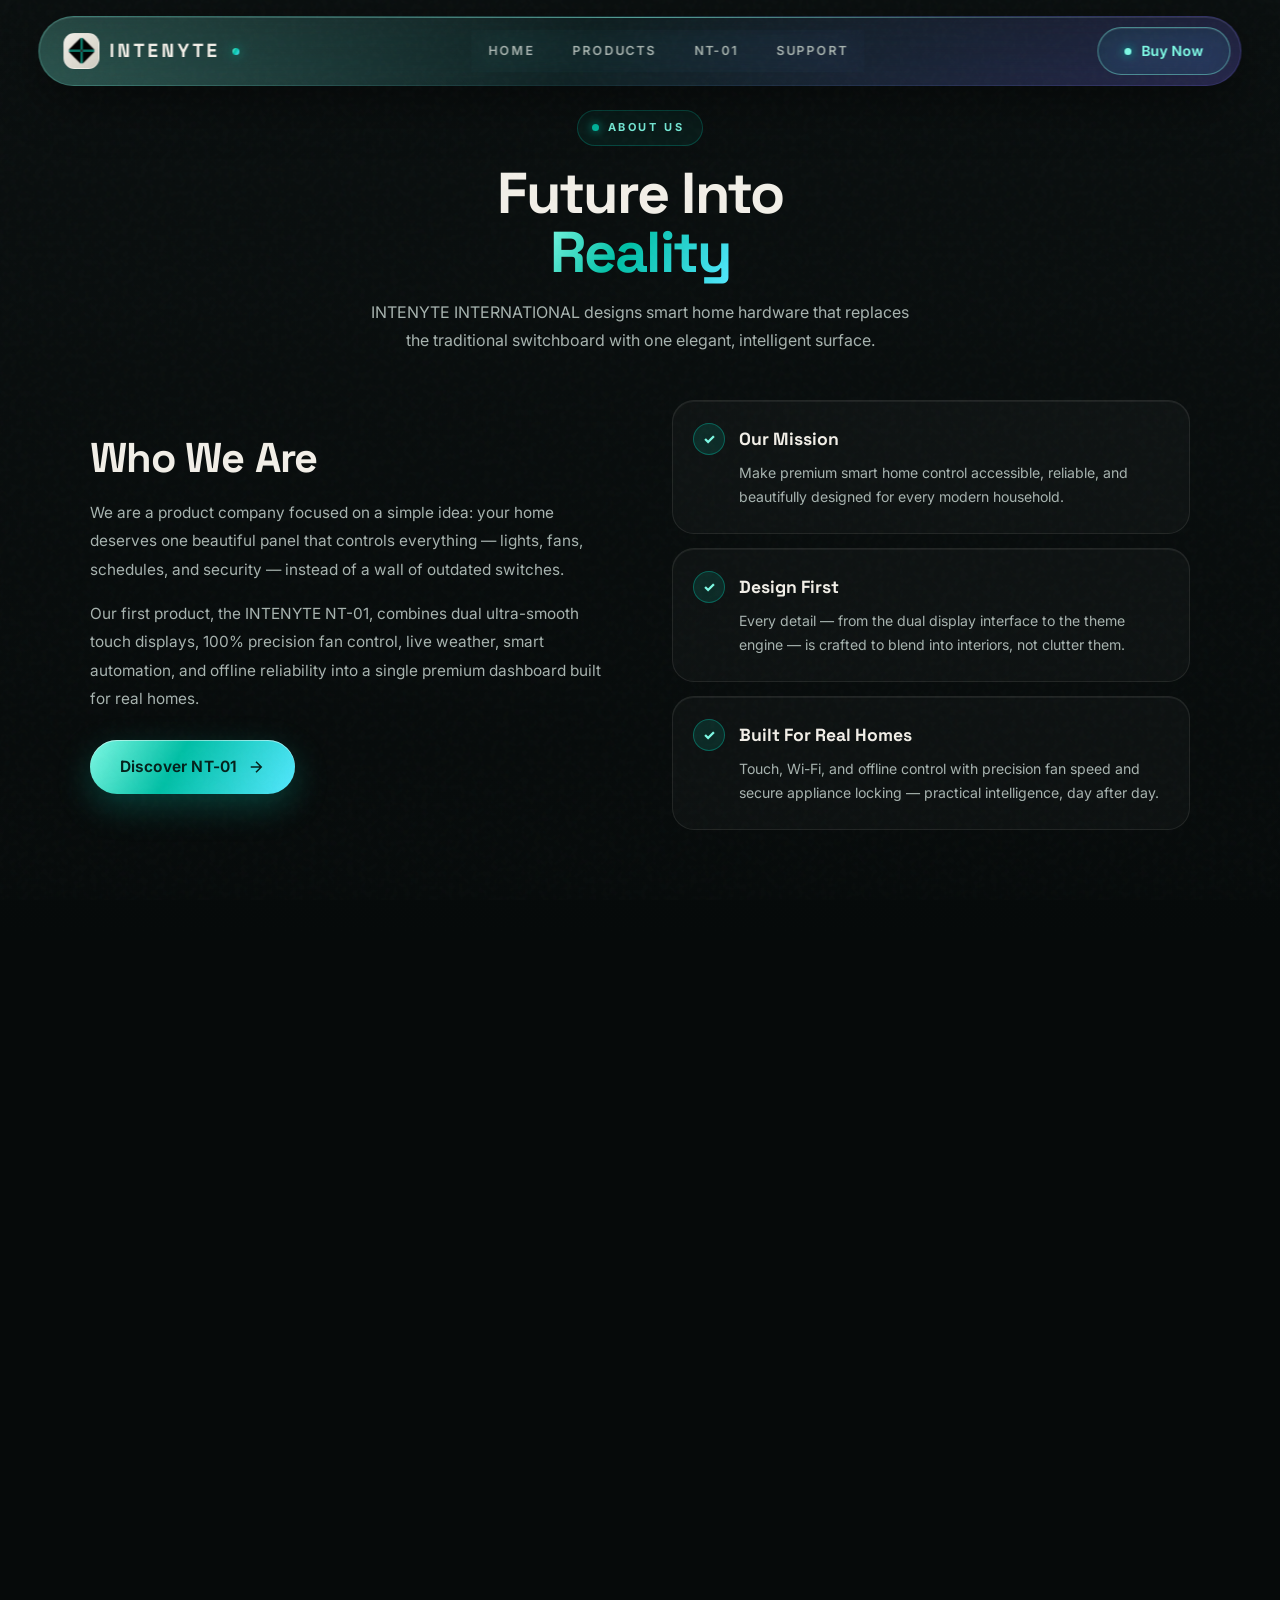
==== commit fc8002d5: "pixel setup for meta" ====
--- a/about/index.html
+++ b/about/index.html
@@ -13,6 +13,10 @@
 <link rel="preconnect" href="https://fonts.gstatic.com" crossorigin>
 <link href="https://fonts.googleapis.com/css2?family=Inter:wght@300;400;500;600;700;800;900&family=Space+Grotesk:wght@400;500;600;700&display=swap" rel="stylesheet">
 <link rel="stylesheet" href="/style.css">
+<!-- Meta Pixel Code -->
+<script>!function(f,b,e,v,n,t,s){if(f.fbq)return;n=f.fbq=function(){n.callMethod?n.callMethod.apply(n,arguments):n.queue.push(arguments)};if(!f._fbq)f._fbq=n;n.push=n;n.loaded=!0;n.version='2.0';n.queue=[];t=b.createElement(e);t.async=!0;t.src=v;s=b.getElementsByTagName(e)[0];s.parentNode.insertBefore(t,s)}(window,document,'script','https://connect.facebook.net/en_US/fbevents.js'); fbq('init', '1884692699178716'); fbq('track', 'PageView');</script>
+<noscript><img height="1" width="1" style="display:none" src="https://www.facebook.com/tr?id=1884692699178716&ev=PageView&noscript=1"/></noscript>
+<!-- End Meta Pixel Code -->
 </head>
 
 <body>
--- a/style.css
+++ b/style.css
@@ -436,6 +436,63 @@
   opacity:0;transition:opacity .35s;
 }
 .gallery-item:hover::after{opacity:1}
+
+/* ---------- Real-life showcase : premium cinematic gallery ---------- */
+.real-gallery-head .live-dot{display:inline-block;width:8px;height:8px;border-radius:50%;background:#2ee6a0;box-shadow:0 0 12px #2ee6a0;margin-right:8px;animation:blink 1.8s infinite;vertical-align:middle}
+.rg-stats{display:flex;justify-content:center;gap:10px;flex-wrap:wrap;margin:22px 0 30px}
+.rg-stat{padding:10px 18px;border-radius:999px;background:rgba(255,255,255,.03);border:1px solid var(--line);font-size:.78rem;color:var(--body);letter-spacing:.4px}
+.rg-stat strong{color:var(--mint);font-family:var(--font-d);margin-right:6px}
+.rg-featured{position:relative;max-width:72rem;margin:0 auto 16px;border-radius:26px;overflow:hidden;border:1px solid rgba(0,191,165,.32);box-shadow:var(--shadow),0 0 80px rgba(0,191,165,.1);background:#080d0d;cursor:pointer}
+.rg-featured img{width:100%;height:auto;aspect-ratio:16/10;object-fit:cover;transition:transform .8s var(--ease)}
+.rg-featured:hover img{transform:scale(1.035)}
+.rg-featured-shade{position:absolute;inset:0;background:linear-gradient(180deg,transparent 42%,rgba(3,7,7,.55) 72%,rgba(3,7,7,.88));pointer-events:none}
+.rg-featured-top{position:absolute;top:14px;left:14px;right:14px;display:flex;justify-content:space-between;align-items:center;gap:10px;z-index:2}
+.rg-live{display:inline-flex;align-items:center;gap:8px;padding:8px 15px;border-radius:999px;background:rgba(4,10,10,.72);border:1px solid rgba(46,230,160,.5);color:#c8ffe9;font-size:.66rem;font-weight:800;letter-spacing:2.2px;-webkit-backdrop-filter:blur(10px);backdrop-filter:blur(10px)}
+.rg-live i{width:8px;height:8px;border-radius:50%;background:#2ee6a0;box-shadow:0 0 12px #2ee6a0;animation:blink 1.6s infinite}
+.rg-count{padding:8px 14px;border-radius:999px;background:rgba(4,10,10,.72);border:1px solid var(--line);color:var(--body);font-size:.7rem;font-weight:700;letter-spacing:1.6px;-webkit-backdrop-filter:blur(10px);backdrop-filter:blur(10px)}
+.rg-featured-cap{position:absolute;left:0;right:0;bottom:0;z-index:2;padding:22px 22px 20px;display:flex;align-items:flex-end;justify-content:space-between;gap:14px;flex-wrap:wrap}
+.rg-featured-cap h3{font-family:var(--font-d);font-size:clamp(1.25rem,4.6vw,2rem);letter-spacing:-.02em;line-height:1.1}
+.rg-featured-cap p{color:#c9d4d0;font-size:.85rem;margin-top:6px;max-width:30rem}
+.rg-chips{display:flex;gap:8px;flex-wrap:wrap}
+.rg-chip{padding:7px 13px;border-radius:999px;font-size:.66rem;font-weight:800;letter-spacing:1.4px;border:1px solid rgba(255,255,255,.22);background:rgba(255,255,255,.08);color:#fff;-webkit-backdrop-filter:blur(8px);backdrop-filter:blur(8px)}
+.rg-chip.c-ice{background:rgba(84,232,255,.16);border-color:rgba(84,232,255,.55);color:#c9f6ff}
+.rg-chip.c-violet{background:rgba(124,108,255,.18);border-color:rgba(124,108,255,.6);color:#ddd6ff}
+.rg-chip.c-coral{background:rgba(255,122,122,.15);border-color:rgba(255,122,122,.55);color:#ffd4d4}
+.rg-chip.c-lime{background:rgba(46,230,160,.14);border-color:rgba(46,230,160,.55);color:#c9ffe7}
+.rg-grid{display:grid;grid-template-columns:1fr 1fr;gap:12px;max-width:72rem;margin:0 auto}
+.rg-card{position:relative;overflow:hidden;border-radius:20px;background:#080d0d;border:1px solid var(--line);aspect-ratio:4/3;cursor:pointer;box-shadow:inset 0 1px 0 rgba(255,255,255,.05)}
+.rg-card img{width:100%;height:100%;object-fit:cover;transition:transform .7s var(--ease),filter .5s}
+.rg-card:hover img{transform:scale(1.07)}
+.rg-card::after{content:"";position:absolute;inset:0;background:linear-gradient(180deg,transparent 48%,rgba(3,7,7,.78));pointer-events:none}
+.rg-tag{position:absolute;top:10px;left:10px;z-index:2;padding:6px 12px;border-radius:999px;font-size:.6rem;font-weight:800;letter-spacing:1.8px;background:rgba(4,10,10,.7);border:1px solid rgba(255,255,255,.18);color:#fff;-webkit-backdrop-filter:blur(8px);backdrop-filter:blur(8px)}
+.rg-tag.t-ice{border-color:rgba(84,232,255,.6);color:#bdf1ff}
+.rg-tag.t-violet{border-color:rgba(124,108,255,.65);color:#d7d0ff}
+.rg-tag.t-coral{border-color:rgba(255,122,122,.6);color:#ffc9c9}
+.rg-tag.t-lime{border-color:rgba(46,230,160,.6);color:#bff5dd}
+.rg-cap{position:absolute;left:0;right:0;bottom:0;z-index:2;padding:14px 14px 13px;text-align:left}
+.rg-cap strong{display:block;font-family:var(--font-d);font-size:.88rem;letter-spacing:-.01em}
+.rg-cap span{display:block;font-size:.7rem;color:#a9b8b3;margin-top:2px}
+.rg-zoom{position:absolute;top:10px;right:10px;z-index:2;width:34px;height:34px;border-radius:50%;display:flex;align-items:center;justify-content:center;background:rgba(4,10,10,.7);border:1px solid rgba(255,255,255,.2);color:#fff;font-size:15px;opacity:0;transform:scale(.7);transition:.3s;-webkit-backdrop-filter:blur(8px);backdrop-filter:blur(8px)}
+.rg-card:hover .rg-zoom{opacity:1;transform:scale(1)}
+.rg-marquee{max-width:72rem;margin:22px auto 0;overflow:hidden;border-top:1px solid var(--line-soft);border-bottom:1px solid var(--line-soft);padding:13px 0;-webkit-mask-image:linear-gradient(90deg,transparent,#000 8%,#000 92%,transparent);mask-image:linear-gradient(90deg,transparent,#000 8%,#000 92%,transparent)}
+.rg-track{display:flex;gap:34px;width:max-content;animation:rgScroll 26s linear infinite;font-family:var(--font-d);font-size:.72rem;font-weight:700;letter-spacing:3.2px;color:var(--muted);white-space:nowrap}
+.rg-track b{color:var(--mint)}
+@keyframes rgScroll{to{transform:translateX(-50%)}}
+.rg-cta{display:flex;justify-content:center;gap:12px;flex-wrap:wrap;margin-top:28px}
+.rg-filters{display:flex;justify-content:center;gap:9px;flex-wrap:wrap;margin:0 auto 26px;max-width:72rem}
+.rg-filter{padding:10px 20px;border-radius:999px;border:1px solid var(--line);background:rgba(255,255,255,.03);color:var(--body);font-size:.78rem;font-weight:700;letter-spacing:1.2px;cursor:pointer;font-family:inherit;transition:.3s}
+.rg-filter:hover{border-color:var(--brand);color:var(--mint)}
+.rg-filter.active{background:var(--silk);border-color:transparent;color:#04211b}
+.rg-card.hide{display:none}
+.rg-featured.hide{display:none}
+.rg-note{text-align:center;color:var(--muted);font-size:.8rem;margin-top:20px;letter-spacing:.3px}
+/* lightbox pro */
+.lightbox-fig{display:flex;flex-direction:column;align-items:center;gap:14px;max-width:min(92vw,1100px)}
+.lightbox-nav{display:flex;align-items:center;gap:14px}
+.lb-btn{width:48px;height:48px;border-radius:50%;border:1px solid rgba(255,255,255,.22);background:rgba(255,255,255,.06);color:#fff;font-size:20px;cursor:pointer;display:flex;align-items:center;justify-content:center;transition:.25s}
+.lb-btn:hover{background:rgba(0,191,165,.2);border-color:var(--brand)}
+.lb-count{font-family:var(--font-d);font-size:.85rem;color:var(--mint);letter-spacing:2px;min-width:76px;text-align:center}
+.lb-cap{font-size:.85rem;color:#c9d4d0;text-align:center;max-width:34rem;line-height:1.6}
 
 /* ---------- Testimonials ---------- */
 .testimonials{background:var(--ink-2)}
@@ -824,6 +881,140 @@
 .viewer-feature p{font-size:.78rem;color:var(--muted);margin:0}
 
 /* ==================================================
+   ROYAL GOLD SYSTEM + CONVERSION COMPONENTS
+   Mobile-first. Gold = urgency, luxury, action.
+   ================================================== */
+:root{
+  --gold:#7df9e4;
+  --gold-hi:#e6fff9;
+  --gold-deep:#00bfa5;
+  --gold-grad:linear-gradient(120deg,#7df9e4 0%,#00bfa5 45%,#54e8ff 100%);
+  --gold-line:rgba(0,191,165,.35);
+  --gold-soft:rgba(0,191,165,.1);
+  --font-royal:'Marcellus','Space Grotesk',serif;
+}
+.gold-text{background:var(--gold-grad);-webkit-background-clip:text;background-clip:text;-webkit-text-fill-color:transparent;color:transparent}
+.royal-rule{display:flex;align-items:center;gap:12px;justify-content:center;margin:0 auto}
+.royal-rule::before,.royal-rule::after{content:"";height:1px;width:min(120px,26vw);background:linear-gradient(90deg,transparent,var(--gold));display:block}
+.royal-rule::after{background:linear-gradient(90deg,var(--gold),transparent)}
+.royal-rule i{color:var(--gold);font-style:normal;font-size:.85rem;letter-spacing:2px}
+
+/* Countdown */
+.countdown{display:flex;justify-content:center;gap:10px;margin:20px 0 4px}
+.cd-cell{min-width:68px;padding:10px 8px 9px;border-radius:16px;text-align:center;background:linear-gradient(var(--card),var(--card)) padding-box,linear-gradient(135deg,var(--gold-line),rgba(255,255,255,.08)) border-box;border:1px solid transparent}
+.cd-num{font-family:var(--font-d);font-size:1.5rem;font-weight:800;background:var(--gold-grad);-webkit-background-clip:text;background-clip:text;-webkit-text-fill-color:transparent;line-height:1.1;font-variant-numeric:tabular-nums}
+.cd-lab{font-size:.58rem;letter-spacing:2.2px;color:var(--muted);font-weight:700;margin-top:3px}
+.cd-note{text-align:center;font-size:.76rem;color:var(--gold);letter-spacing:1.2px;font-weight:700;margin-bottom:6px}
+
+/* Royal section badge */
+.section-badge.royal{background:rgba(0,191,165,.08);border-color:var(--gold-line);color:var(--gold-hi)}
+.section-badge.royal::before{background:var(--gold-grad);box-shadow:0 0 10px var(--gold)}
+
+/* Trust strip */
+.trust-strip{display:flex;gap:10px;overflow-x:auto;padding:4px 5% 10px;scroll-snap-type:x mandatory;-webkit-overflow-scrolling:touch;scrollbar-width:none}
+.trust-strip::-webkit-scrollbar{display:none}
+.trust-chip{flex:0 0 auto;display:flex;align-items:center;gap:9px;padding:11px 16px;border-radius:999px;background:rgba(255,255,255,.03);border:1px solid var(--line);font-size:.76rem;color:var(--body);scroll-snap-align:start;white-space:nowrap}
+.trust-chip b{color:var(--ivory)}
+.trust-chip .tc-star{color:var(--gold);letter-spacing:1px}
+
+/* Video proof — phone frames */
+.video-row{display:grid;grid-template-columns:1fr;gap:20px;max-width:72rem;margin:0 auto}
+.phone-frame{position:relative;width:min(300px,78vw);margin:0 auto;border-radius:38px;padding:12px;background:linear-gradient(160deg,#101818,#080d0d 60%);border:1px solid var(--line);box-shadow:var(--shadow),0 0 60px rgba(0,191,165,.1)}
+.phone-frame::before{content:"";position:absolute;top:22px;left:50%;transform:translateX(-50%);width:96px;height:22px;border-radius:12px;background:#04060a;z-index:3;border:1px solid rgba(255,255,255,.06)}
+.phone-screen{position:relative;border-radius:28px;overflow:hidden;background:#000;aspect-ratio:9/16}
+.phone-screen video{width:100%;height:100%;object-fit:cover;display:block;background:#000}
+.phone-silent{position:absolute;bottom:12px;left:50%;transform:translateX(-50%);z-index:2;padding:6px 13px;border-radius:999px;background:rgba(0,0,0,.62);border:1px solid var(--line);color:var(--body);font-size:.58rem;font-weight:800;letter-spacing:2.2px;white-space:nowrap;pointer-events:none}
+.phone-label{text-align:center;margin-top:14px}
+.phone-label strong{font-family:var(--font-d);font-size:1rem}
+.phone-label span{display:block;font-size:.76rem;color:var(--muted);margin-top:3px}
+.phone-tag{position:absolute;top:26px;left:26px;z-index:2;padding:6px 12px;border-radius:999px;background:rgba(0,0,0,.6);border:1px solid var(--gold-line);color:var(--gold-hi);font-size:.6rem;font-weight:800;letter-spacing:2px}
+
+/* Bundle offer cards */
+.bundle-grid{display:grid;grid-template-columns:1fr;gap:14px;max-width:44rem;margin:26px auto 0}
+.bundle-card{position:relative;display:flex;gap:14px;align-items:center;text-align:left;width:100%;max-width:100%;padding:18px 16px;border-radius:22px;cursor:pointer;font-family:inherit;color:var(--ivory);background:rgba(255,255,255,.028);border:1px solid var(--line);transition:border-color .3s,transform .3s,box-shadow .3s;min-height:76px;-webkit-appearance:none;appearance:none;-webkit-tap-highlight-color:transparent;touch-action:manipulation;user-select:none;-webkit-user-select:none}
+.bundle-card>*{pointer-events:none}
+.bundle-card .bc-radio{width:24px;height:24px;border-radius:50%;border:2px solid var(--muted);flex-shrink:0;position:relative;transition:.25s}
+/* order page pack picker always stacks — sidebar is too narrow for 2 columns */
+#orderBundles{grid-template-columns:1fr;max-width:none}
+.bundle-card.active{border-color:var(--gold);box-shadow:0 0 0 1px var(--gold),0 16px 44px rgba(0,0,0,.5),0 0 44px rgba(0,191,165,.12);background:linear-gradient(160deg,rgba(0,191,165,.1),rgba(255,255,255,.02))}
+.bundle-card.active .bc-radio{border-color:var(--gold)}
+.bundle-card.active .bc-radio::after{content:"";position:absolute;inset:4px;border-radius:50%;background:var(--gold-grad)}
+.bc-info{flex:1;min-width:0;overflow:hidden}
+.bc-info strong{display:block;font-family:var(--font-d);font-size:1.02rem;white-space:nowrap;overflow:hidden;text-overflow:ellipsis}
+.bc-info span{display:block;font-size:.76rem;color:var(--body);margin-top:2px;white-space:nowrap;overflow:hidden;text-overflow:ellipsis}
+.bc-price{text-align:right;flex-shrink:0}
+.bc-price .now{font-family:var(--font-d);font-size:1.35rem;font-weight:800;background:var(--gold-grad);-webkit-background-clip:text;background-clip:text;-webkit-text-fill-color:transparent}
+.bc-price .was{display:block;font-size:.72rem;color:var(--muted);text-decoration:line-through}
+.bc-flag{position:absolute;top:-12px;right:16px;padding:5px 13px;border-radius:999px;background:var(--gold-grad);color:#04211b;font-size:.6rem;font-weight:800;letter-spacing:1.8px;transform:rotate(2deg);box-shadow:0 8px 22px rgba(0,191,165,.4)}
+.bc-save{display:inline-block;margin-top:5px;font-size:.64rem;font-weight:800;letter-spacing:1.2px;color:#0b2b24;background:linear-gradient(120deg,#7df9e4,#54e8ff);padding:3px 10px;border-radius:999px}
+
+/* Stock bar */
+.stock-wrap{max-width:44rem;margin:22px auto 0;padding:16px 18px;border-radius:18px;background:rgba(255,80,80,.05);border:1px solid rgba(255,120,120,.25)}
+.stock-top{display:flex;justify-content:space-between;font-size:.76rem;font-weight:700;color:#ffb3b3;margin-bottom:9px}
+.stock-top b{color:#fff}
+.stock-bar{height:9px;border-radius:6px;background:rgba(255,255,255,.08);overflow:hidden}
+.stock-fill{height:100%;width:23%;border-radius:6px;background:linear-gradient(90deg,#00bfa5,#54e8ff)}
+
+/* FAQ royal */
+.faq-item.active-faq{border-color:var(--gold-line)}
+.faq-item summary::after{color:var(--gold)}
+
+/* Rating row */
+.rating-row{display:flex;align-items:center;justify-content:center;gap:10px;margin:16px 0 4px;flex-wrap:wrap}
+.rating-stars{color:var(--gold);letter-spacing:3px;font-size:1rem}
+.rating-row span{font-size:.8rem;color:var(--body)}
+.rating-row b{color:#fff}
+
+/* Hero royal upgrades */
+.hero-eyebrow.royal{border-color:var(--gold-line);color:var(--gold-hi);background:rgba(6,20,17,.7)}
+.hero-eyebrow.royal::before{background:var(--gold-grad);box-shadow:0 0 12px var(--gold)}
+.hero-royal-title{font-family:var(--font-royal);font-weight:400;letter-spacing:.01em}
+.hero-price-line{display:flex;align-items:baseline;justify-content:center;gap:12px;margin:18px 0 4px;flex-wrap:wrap}
+.hero-price-old{color:var(--muted);text-decoration:line-through;font-size:1.05rem}
+.hero-price-new{font-family:var(--font-d);font-size:2.3rem;font-weight:800;background:var(--gold-grad);-webkit-background-clip:text;background-clip:text;-webkit-text-fill-color:transparent;line-height:1}
+.hero-price-chip{padding:6px 13px;border-radius:999px;background:var(--gold-grad);color:#04211b;font-size:.64rem;font-weight:800;letter-spacing:1.6px;transform:rotate(-2deg)}
+.hero-bundle-hint{display:inline-flex;align-items:center;gap:8px;margin:10px 0 0;padding:10px 18px;border-radius:999px;background:rgba(0,191,165,.08);border:1px dashed var(--gold-line);color:var(--gold-hi);font-size:.78rem;font-weight:700}
+.hero-bundle-hint a{color:#fff;text-decoration:underline;text-underline-offset:2px}
+
+/* Hero theme switcher — product-first: try all 4 finishes live */
+.hero-image img{transition:opacity .28s ease}
+.hero-image img.fading{opacity:0}
+.hero-theme-bar{display:flex;align-items:center;justify-content:center;gap:8px;margin-top:14px;position:relative;z-index:3;flex-wrap:wrap}
+.hero-dot{display:inline-flex;align-items:center;gap:7px;padding:9px 14px;border-radius:999px;border:1px solid var(--line);background:rgba(4,9,9,.6);color:var(--body);font-size:.66rem;font-weight:800;letter-spacing:1.4px;cursor:pointer;font-family:inherit;transition:.25s;min-height:42px;-webkit-backdrop-filter:blur(8px);backdrop-filter:blur(8px)}
+.hero-dot i{width:13px;height:13px;border-radius:50%;flex-shrink:0;box-shadow:0 0 8px rgba(0,0,0,.5)}
+.hero-dot.active{border-color:var(--brand);color:var(--mint);background:rgba(0,191,165,.12)}
+.hero-theme-name{text-align:center;font-size:.68rem;letter-spacing:2.4px;color:var(--muted);margin-top:9px;font-weight:700;position:relative;z-index:3}
+.hero-theme-name b{color:var(--mint)}
+.product-hero-image img{transition:opacity .28s ease}
+.product-hero-image img.fading{opacity:0}
+
+/* Universal sticky mobile buy bar */
+.sticky-buy{position:fixed;left:10px;right:10px;bottom:calc(10px + env(safe-area-inset-bottom,0px));z-index:9400;display:flex;align-items:center;gap:12px;padding:10px 10px 10px 16px;border-radius:20px;background:rgba(8,13,12,.9);-webkit-backdrop-filter:blur(20px);backdrop-filter:blur(20px);border:1px solid var(--gold-line);box-shadow:0 20px 55px rgba(0,0,0,.65),0 0 40px rgba(0,191,165,.1);transform:translateY(140%);transition:transform .45s var(--ease)}
+.sticky-buy.show{transform:none}
+.sb-info{flex:1;min-width:0;line-height:1.25}
+.sb-old{font-size:.68rem;color:var(--muted);text-decoration:line-through}
+.sb-new{font-family:var(--font-d);font-weight:800;font-size:1.2rem;background:var(--gold-grad);-webkit-background-clip:text;background-clip:text;-webkit-text-fill-color:transparent}
+.sb-sub{font-size:.62rem;color:var(--gold-hi);font-weight:700;letter-spacing:.6px}
+.sticky-buy .primary-btn{flex-shrink:0;padding:14px 22px;min-height:52px;font-size:.9rem;background:var(--gold-grad);color:#04211b;box-shadow:0 12px 30px rgba(0,191,165,.35)}
+@media(min-width:769px){.sticky-buy{display:none}}
+
+/* Gold primary button variant */
+.primary-btn.royal{background:var(--gold-grad);color:#04211b;box-shadow:0 12px 34px rgba(0,191,165,.3),inset 0 1px 0 rgba(255,255,255,.5)}
+.primary-btn.royal:hover{box-shadow:0 18px 44px rgba(0,191,165,.4)}
+
+/* Guarantee band */
+.guarantee-band{display:grid;grid-template-columns:1fr 1fr;gap:10px;max-width:72rem;margin:26px auto 0}
+.g-item{display:flex;gap:11px;align-items:flex-start;padding:15px 14px;border-radius:18px;background:rgba(0,191,165,.05);border:1px solid var(--gold-line)}
+.g-item i{font-style:normal;width:36px;height:36px;flex-shrink:0;border-radius:12px;background:var(--gold-grad);color:#04211b;display:flex;align-items:center;justify-content:center;font-size:1rem;font-weight:800}
+.g-item i svg{width:18px;height:18px}
+.cart-empty-icon svg{width:44px;height:44px;margin:0 auto;opacity:.4}
+.g-item strong{display:block;font-size:.82rem}
+.g-item span{display:block;font-size:.7rem;color:var(--muted);margin-top:2px;line-height:1.5}
+
+/* Bundle section crown header */
+.bundle-crown{width:64px;height:64px;margin:0 auto 14px;border-radius:22px;background:var(--gold-grad);display:flex;align-items:center;justify-content:center;font-size:1.8rem;box-shadow:0 16px 44px rgba(0,191,165,.35);transform:rotate(-4deg)}
+
+/* ==================================================
    TABLET + DESKTOP — expand the gallery
    ================================================== */
 @media(min-width:700px){
@@ -888,6 +1079,17 @@
   .showcase-info .primary-btn{width:auto}
   .gallery-grid{grid-template-columns:repeat(3,1fr);gap:20px}
   .gallery-item:nth-child(3n+2){transform:translateY(26px)}
+  .rg-grid{grid-template-columns:repeat(4,1fr);gap:16px}
+  .rg-card{border-radius:22px}
+  .rg-card:nth-child(1),.rg-card:nth-child(6),.rg-card:nth-child(9),.rg-card:nth-child(14){grid-column:span 2;aspect-ratio:16/10}
+  .rg-featured img{aspect-ratio:21/9}
+  .rg-featured-cap{padding:30px 32px 28px}
+  .video-row{grid-template-columns:1fr 1fr;gap:32px;max-width:46rem}
+  .phone-frame{width:min(300px,100%)}
+  #homeBundles,#productBundles{grid-template-columns:1fr 1fr}
+  #orderBundles{grid-template-columns:1fr}
+  .guarantee-band{grid-template-columns:repeat(4,1fr);gap:16px}
+  .trust-strip{justify-content:center;overflow:visible;flex-wrap:wrap}
   .testimonial-grid{grid-template-columns:repeat(3,1fr);gap:22px}
   .booking-box{padding:88px 60px}
   .booking-buttons{flex-direction:row;justify-content:center;max-width:none}
@@ -947,6 +1149,15 @@
   .hero-ring{opacity:.7}
   .comparison::before,.features::before,.gallery::before,.testimonials::before{font-size:15vw}
 }
+/* Tiny phones — keep pack cards on one clean row */
+@media(max-width:380px){
+  .bundle-card{gap:10px;padding:15px 12px}
+  .bc-info strong{font-size:.92rem}
+  .bc-info span{font-size:.68rem}
+  .bc-price .now{font-size:1.12rem}
+  .bc-price .was{font-size:.66rem}
+  .bc-flag{font-size:.54rem;padding:4px 10px;right:12px}
+}
 @media(max-width:768px){
   .mobile-order-bar{display:flex}
   .order-page .footer{padding-bottom:calc(110px + env(safe-area-inset-bottom,0px))}
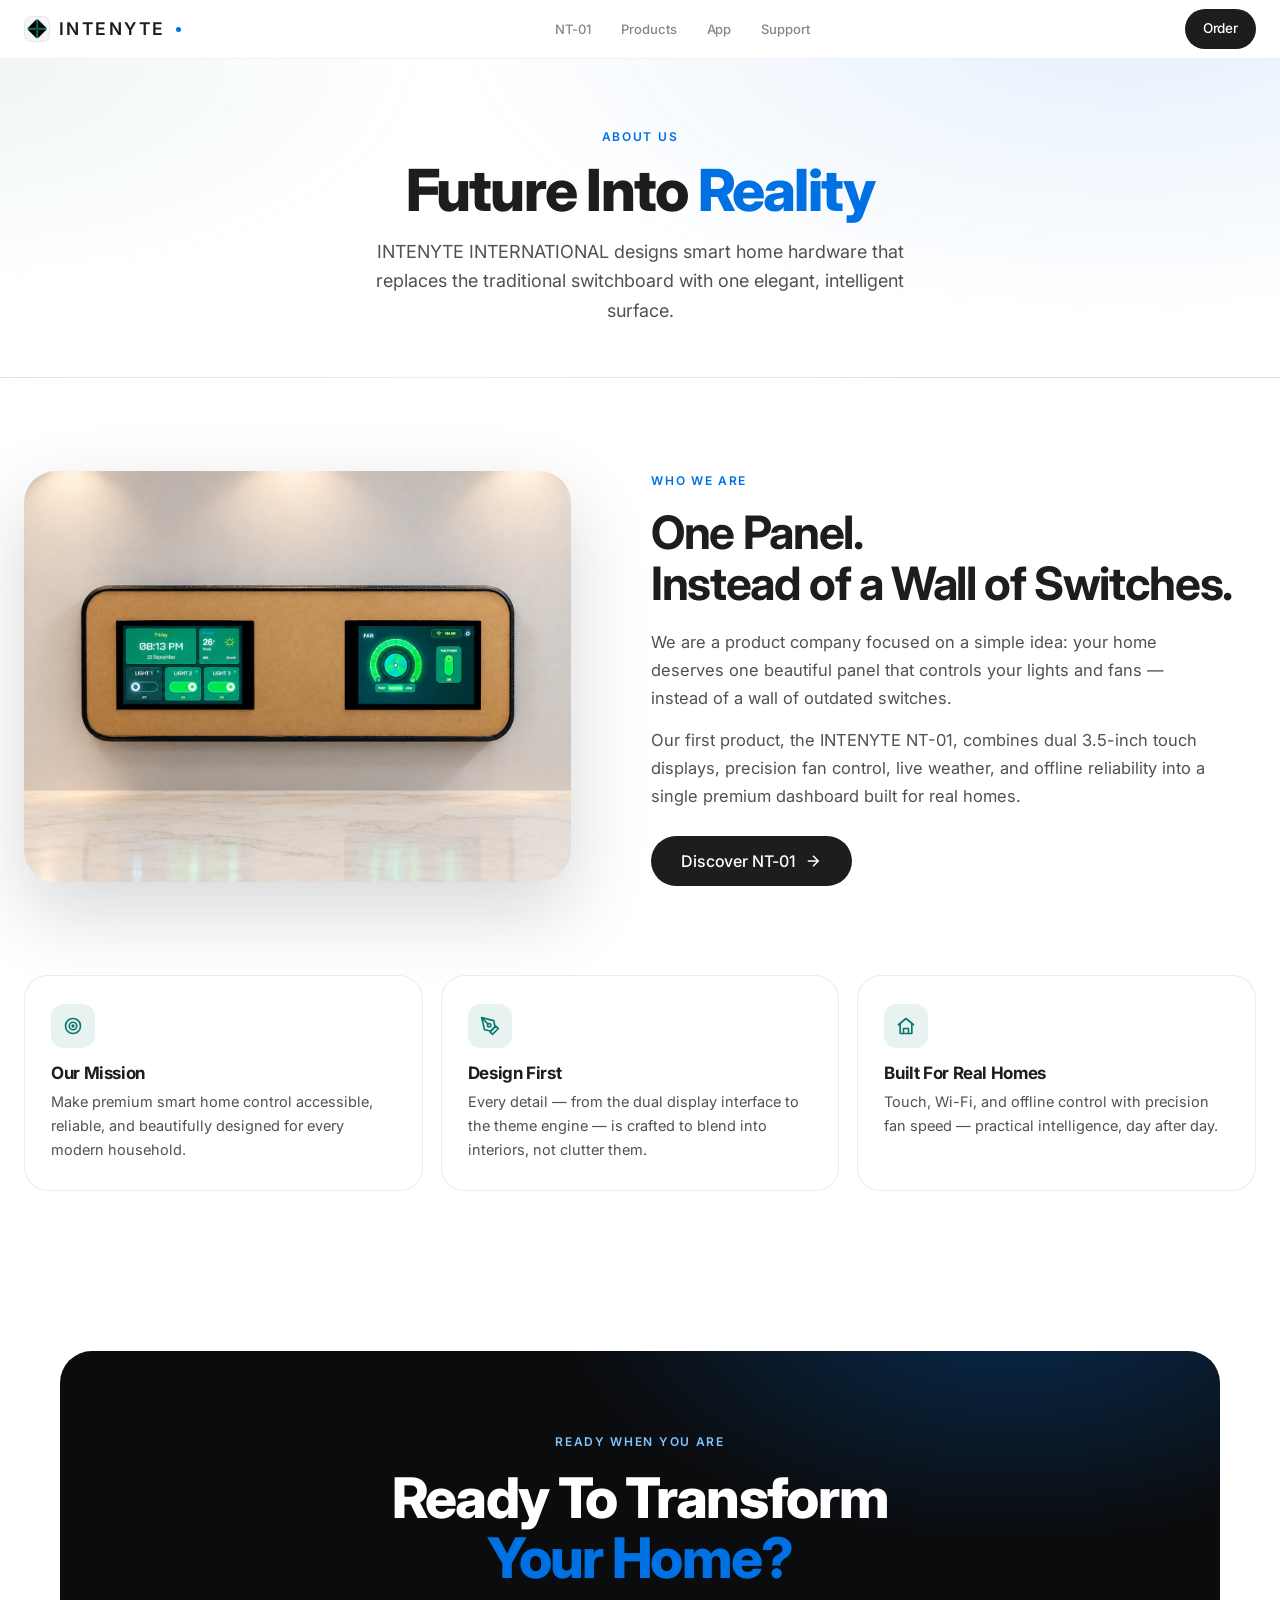
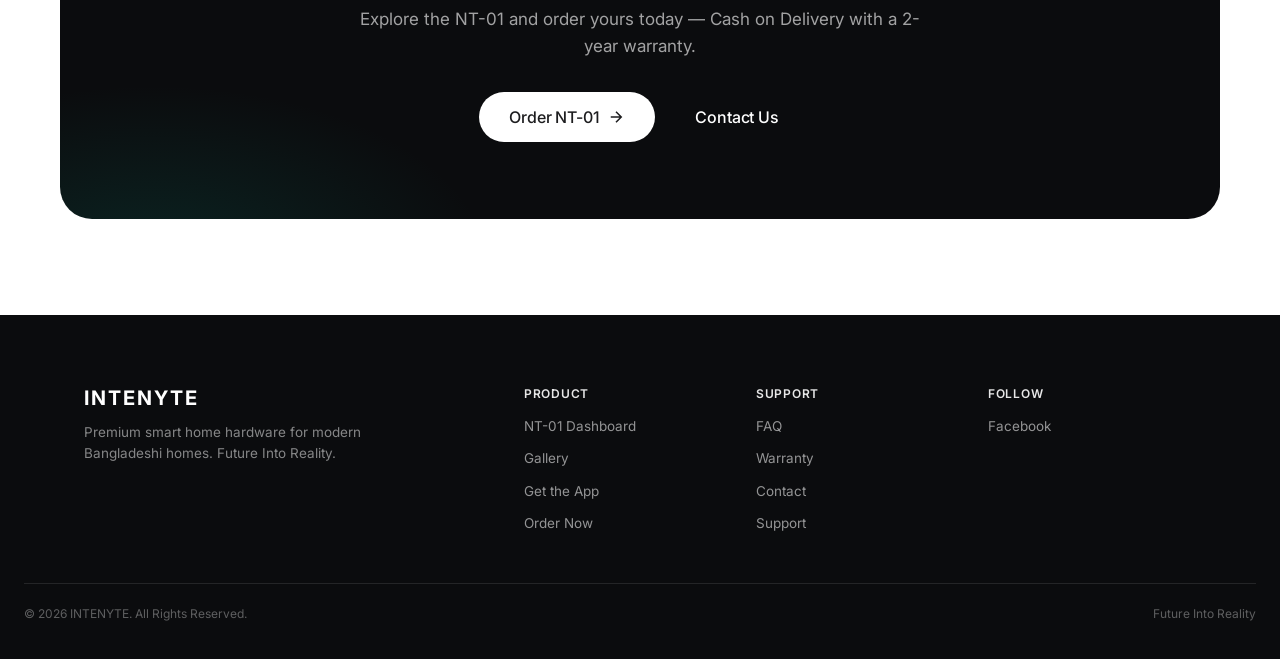
==== commit 07773493: "redesigned and app added" ====
--- a/about/index.html
+++ b/about/index.html
@@ -5,14 +5,15 @@
 <meta name="viewport" content="width=device-width, initial-scale=1.0">
 <title>About INTENYTE — Future Into Reality</title>
 <meta name="description" content="INTENYTE INTERNATIONAL builds premium smart home hardware. Meet the team vision behind the NT-01 smart home dashboard.">
+<meta name="theme-color" content="#ffffff">
 <link rel="canonical" href="https://intenyte.com/about/">
-<script>(function(){var p=location.pathname;if(p.length>=11&&p.slice(-11)==="/index.html"){location.replace(p.slice(0,p.length-10)+location.search+location.hash);}})();</script>
-<link rel="icon" type="image/png" href="/img/INTENYTE--LOGO.png">
-<link rel="apple-touch-icon" href="/img/INTENYTE--LOGO.png">
+<script>(function(){if(location.protocol!=="http:"&&location.protocol!=="https:")return;var p=location.pathname;if(p.length>=11&&p.slice(-11)==="/index.html"){location.replace(p.slice(0,p.length-10)+location.search+location.hash);}})();</script>
+<link rel="icon" type="image/png" href="../img/INTENYTE--LOGO.png">
+<link rel="apple-touch-icon" href="../img/INTENYTE--LOGO.png">
 <link rel="preconnect" href="https://fonts.googleapis.com">
 <link rel="preconnect" href="https://fonts.gstatic.com" crossorigin>
-<link href="https://fonts.googleapis.com/css2?family=Inter:wght@300;400;500;600;700;800;900&family=Space+Grotesk:wght@400;500;600;700&display=swap" rel="stylesheet">
-<link rel="stylesheet" href="/style.css">
+<link href="https://fonts.googleapis.com/css2?family=Noto+Sans+Bengali:wght@400;500;600;700&family=Inter:wght@400;500;600;700;800&display=swap" rel="stylesheet">
+<link rel="stylesheet" href="../style.css">
 <!-- Meta Pixel Code -->
 <script>!function(f,b,e,v,n,t,s){if(f.fbq)return;n=f.fbq=function(){n.callMethod?n.callMethod.apply(n,arguments):n.queue.push(arguments)};if(!f._fbq)f._fbq=n;n.push=n;n.loaded=!0;n.version='2.0';n.queue=[];t=b.createElement(e);t.async=!0;t.src=v;s=b.getElementsByTagName(e)[0];s.parentNode.insertBefore(t,s)}(window,document,'script','https://connect.facebook.net/en_US/fbevents.js'); fbq('init', '1884692699178716'); fbq('track', 'PageView');</script>
 <noscript><img height="1" width="1" style="display:none" src="https://www.facebook.com/tr?id=1884692699178716&ev=PageView&noscript=1"/></noscript>
@@ -21,26 +22,20 @@
 
 <body>
 
-<!-- BACKGROUND -->
-<div class="bg-grid"></div>
-<div class="bg-glow glow-1"></div>
-<div class="bg-glow glow-2"></div>
-<div class="bg-glow glow-3"></div>
-
 <!-- HEADER -->
 <header class="header">
 <nav class="navbar">
-    <a href="/" class="logo"><img class="logo-img" src="/img/INTENYTE--LOGO.png" alt="INTENYTE logo" width="64" height="64">INTENYTE</a>
+    <a href="/" class="logo"><img class="logo-img" src="../img/INTENYTE--LOGO.png" alt="INTENYTE logo" width="64" height="64">INTENYTE</a>
     <ul class="nav-links" id="navLinks">
-        <li><a href="/">Home</a></li>
+        <li><a href="/product">NT-01</a></li>
         <li><a href="/products/">Products</a></li>
-        <li><a href="/products/nt-01/">NT-01</a></li>
+        <li><a href="/app/">App</a></li>
         <li><a href="/support/">Support</a></li>
         <li class="mobile-nav-cta">
-            <a href="/products/nt-01/#order" class="nav-btn">Order Now</a>
+            <a href="/order" class="nav-btn">Order NT-01</a>
         </li>
     </ul>
-    <a href="/products/nt-01/#order" class="nav-btn desktop-nav-btn">Buy Now</a>
+    <a href="/order" class="nav-btn desktop-nav-btn">Order</a>
     <button class="menu-toggle" id="menuToggle" aria-label="Toggle navigation" aria-expanded="false">
         <span></span>
         <span></span>
@@ -48,49 +43,68 @@
     </button>
 </nav>
 </header>
+
 <!-- ABOUT -->
-<section class="solution">
-<div class="container">
-    <div class="section-header">
+<section class="page-hero page-hero--slim">
+<div class="page-hero-inner">
+    <div class="page-hero-copy">
         <div class="section-badge">ABOUT US</div>
-        <h2 class="section-title">Future Into<br><span class="gradient-text">Reality</span></h2>
-        <p class="section-subtitle">INTENYTE INTERNATIONAL designs smart home hardware that replaces the traditional switchboard with one elegant, intelligent surface.</p>
-    </div>
-    <div class="solution-grid">
-        <div class="solution-left">
-            <h3>Who We Are</h3>
-            <p>We are a product company focused on a simple idea: your home deserves one beautiful panel that controls everything — lights, fans, schedules, and security — instead of a wall of outdated switches.</p>
-            <p>Our first product, the INTENYTE NT-01, combines dual ultra-smooth touch displays, 100% precision fan control, live weather, smart automation, and offline reliability into a single premium dashboard built for real homes.</p>
-            <a href="/products/nt-01/" class="primary-btn">
-                Discover NT-01
-                <svg width="18" height="18" viewBox="0 0 24 24" fill="none" stroke="currentColor" stroke-width="2"><path d="M5 12h14M12 5l7 7-7 7"/></svg>
-            </a>
-        </div>
-        <div class="solution-right">
-            <div class="glass-card">
-                <h4>Our Mission</h4>
-                <p>Make premium smart home control accessible, reliable, and beautifully designed for every modern household.</p>
-            </div>
-            <div class="glass-card">
-                <h4>Design First</h4>
-                <p>Every detail — from the dual display interface to the theme engine — is crafted to blend into interiors, not clutter them.</p>
-            </div>
-            <div class="glass-card">
-                <h4>Built For Real Homes</h4>
-                <p>Touch, Wi-Fi, and offline control with precision fan speed and secure appliance locking — practical intelligence, day after day.</p>
-            </div>
-        </div>
+        <h1>Future Into <span class="gold-text">Reality</span></h1>
+        <p>INTENYTE INTERNATIONAL designs smart home hardware that replaces the traditional switchboard with one elegant, intelligent surface.</p>
     </div>
 </div>
 </section>
 
+<div class="about-story">
+    <div class="about-story-media">
+        <img src="../img/lifestyle-green.jpg" alt="INTENYTE NT-01 smart switchboard glowing green on a real wall" loading="lazy" decoding="async">
+    </div>
+    <div class="about-story-copy">
+        <div class="section-badge">WHO WE ARE</div>
+        <h2>One Panel.<br>Instead of a Wall of Switches.</h2>
+        <p>We are a product company focused on a simple idea: your home deserves one beautiful panel that controls your lights and fans — instead of a wall of outdated switches.</p>
+        <p>Our first product, the INTENYTE NT-01, combines dual 3.5-inch touch displays, precision fan control, live weather, and offline reliability into a single premium dashboard built for real homes.</p>
+        <a href="/product" class="primary-btn royal">
+            Discover NT-01
+            <svg width="18" height="18" viewBox="0 0 24 24" fill="none" stroke="currentColor" stroke-width="2"><path d="M5 12h14M12 5l7 7-7 7"/></svg>
+        </a>
+    </div>
+</div>
+
+<div class="value-grid">
+    <div class="value-card">
+        <div class="value-icon">
+            <svg viewBox="0 0 24 24" fill="none" stroke="currentColor" stroke-width="2" stroke-linecap="round" stroke-linejoin="round"><circle cx="12" cy="12" r="9"/><circle cx="12" cy="12" r="4.5"/><circle cx="12" cy="12" r="1"/></svg>
+        </div>
+        <h3>Our Mission</h3>
+        <p>Make premium smart home control accessible, reliable, and beautifully designed for every modern household.</p>
+    </div>
+    <div class="value-card">
+        <div class="value-icon">
+            <svg viewBox="0 0 24 24" fill="none" stroke="currentColor" stroke-width="2" stroke-linecap="round" stroke-linejoin="round"><path d="M12 19l7-7 3 3-7 7-3-3z"/><path d="M18 13l-1.5-7.5L2 2l3.5 14.5L13 18l5-5z"/><path d="M2 2l7.586 7.586"/><circle cx="11" cy="11" r="2"/></svg>
+        </div>
+        <h3>Design First</h3>
+        <p>Every detail — from the dual display interface to the theme engine — is crafted to blend into interiors, not clutter them.</p>
+    </div>
+    <div class="value-card">
+        <div class="value-icon">
+            <svg viewBox="0 0 24 24" fill="none" stroke="currentColor" stroke-width="2" stroke-linecap="round" stroke-linejoin="round"><path d="M3 10.5L12 3l9 7.5"/><path d="M5 9.5V21h14V9.5"/><path d="M9 21v-6h6v6"/></svg>
+        </div>
+        <h3>Built For Real Homes</h3>
+        <p>Touch, Wi-Fi, and offline control with precision fan speed — practical intelligence, day after day.</p>
+    </div>
+</div>
+
 <!-- CTA -->
 <section class="booking">
 <div class="booking-box">
-    <h2>Ready To Transform<br>Your Home?</h2>
+    <div class="section-badge">READY WHEN YOU ARE</div>
+    <h2>Ready To Transform<br><span class="gold-text">Your Home?</span></h2>
     <p>Explore the NT-01 and order yours today — Cash on Delivery with a 2-year warranty.</p>
     <div class="booking-buttons">
-        <a href="/products/nt-01/#order" class="primary-btn">Order NT-01 &mdash; &#2547;24,999</a>
+        <a href="/order" class="primary-btn royal">Order NT-01
+            <svg width="18" height="18" viewBox="0 0 24 24" fill="none" stroke="currentColor" stroke-width="2"><path d="M5 12h14M12 5l7 7-7 7"/></svg>
+        </a>
         <a href="https://www.facebook.com/profile.php?id=61590310892674" class="secondary-btn">Contact Us</a>
     </div>
 </div>
@@ -101,29 +115,25 @@
 <div class="footer-top">
     <div class="footer-brand">
         <h2>INTENYTE</h2>
-        <p>The next generation dual display smart home dashboard built for modern living. Future Into Reality.</p>
+        <p>Premium smart home hardware for modern Bangladeshi homes. Future Into Reality.</p>
     </div>
     <div class="footer-links">
         <h4>Product</h4>
-        <a href="/products/">Products</a>
-        <a href="/products/nt-01/">NT-01 Dashboard</a>
-        <a href="/products/nt-01/#gallery">Gallery</a>
-        <a href="/products/nt-01/#order">Order Now</a>
+        <a href="/product">NT-01 Dashboard</a>
+        <a href="/product#gallery">Gallery</a>
+        <a href="/app/">Get the App</a>
+        <a href="/order">Order Now</a>
     </div>
     <div class="footer-links">
         <h4>Support</h4>
-        <a href="/about/">About</a>
+        <a href="/#faq">FAQ</a>
+        <a href="/warranty/">Warranty</a>
         <a href="/contact/">Contact</a>
-        <a href="/support/#faq">FAQ</a>
-        <a href="/warranty/">Warranty</a>
-        <a href="/support/#privacy">Privacy Policy</a>
+        <a href="/support/">Support</a>
     </div>
     <div class="footer-links">
         <h4>Follow</h4>
-        <a href="#">Instagram</a>
         <a href="https://www.facebook.com/profile.php?id=61590310892674">Facebook</a>
-        <a href="#">YouTube</a>
-        <a href="#">LinkedIn</a>
     </div>
 </div>
 <div class="footer-divider"></div>
@@ -134,19 +144,9 @@
 </footer>
 
 <!-- BACK TO TOP -->
-<button id="topButton">&uarr;</button>
+<button id="topButton" aria-label="Back to top">&uarr;</button>
 
-<!-- PRELOADER -->
-<div id="preloader">
-    <div class="loader-circle"></div>
-    <h3>INTENYTE</h3>
-</div>
-
-<!-- CUSTOM CURSOR -->
-<div class="cursor"></div>
-<div class="cursor-dot"></div>
-
-<script src="/script.js"></script>
+<script src="../script.js"></script>
 
 </body>
 </html>
--- a/style.css
+++ b/style.css
@@ -1,1164 +1,1855 @@
 /* ==================================================
-   INTENYTE — Gallery Noir + Living Aurora
-   Art direction: obsidian canvas, mint silk light,
-   ice-cyan air, whisper violet depth. No gold. Ever.
-   Mobile-first. Performance-tuned. Same HTML, new soul.
+   INTENYTE — Quiet Luxury
+   Art direction: apple.com. White canvas, generous
+   whitespace, near-black typography, one blue accent,
+   one decisive CTA per screen. Nothing else.
    ================================================== */
 
 /* ---------- Tokens ---------- */
 :root{
-  --ink:#060a0a;
-  --ink-2:#0a0f0f;
-  --ink-3:#0e1515;
-  --card:#0d1313;
-  --ivory:#f2efe8;
-  --body:#a7b3af;
-  --muted:#6f7d79;
-  --line:rgba(242,239,232,.09);
-  --line-soft:rgba(242,239,232,.06);
-  --brand:#00bfa5;
-  --mint:#7df9e4;
-  --ice:#54e8ff;
-  --violet:#7c6cff;
-  --silk:linear-gradient(120deg,#7df9e4 0%,#00bfa5 42%,#54e8ff 100%);
-  --silk-soft:linear-gradient(120deg,rgba(125,249,228,.16),rgba(0,191,165,.1),rgba(84,232,255,.12));
-  --r-sm:14px; --r:22px; --r-lg:30px; --r-xl:40px;
-  --font-d:'Space Grotesk','Inter','Noto Sans Bengali','Hind Siliguri',system-ui,sans-serif;
-  --font-b:'Inter','Noto Sans Bengali','Hind Siliguri',system-ui,-apple-system,sans-serif;
-  --ease:cubic-bezier(.2,.8,.2,1);
-  --shadow:0 24px 70px rgba(0,0,0,.55);
-  --glow:0 0 0 1px rgba(125,249,228,.14),0 12px 44px rgba(0,191,165,.12);
-}
-
-/* ---------- Reset / base (mobile first) ---------- */
+  --bg:#ffffff;
+  --bg-alt:#f5f5f7;
+  --bg-deep:#fbfbfd;
+  --ink:#1d1d1f;
+  --ink-2:#424245;
+  --body:#515154;
+  --muted:#86868b;
+  --faint:#a1a1a6;
+  --line:rgba(0,0,0,.10);
+  --line-soft:rgba(0,0,0,.055);
+  --accent:#0071e3;
+  --accent-hover:#0077ed;
+  --teal:#0a8f83;
+  --r-sm:12px; --r:20px; --r-lg:28px;
+  --font-d:-apple-system,BlinkMacSystemFont,"SF Pro Display","Inter","Noto Sans Bengali","Segoe UI",system-ui,sans-serif;
+  --font-b:-apple-system,BlinkMacSystemFont,"SF Pro Text","Inter","Noto Sans Bengali","Segoe UI",system-ui,sans-serif;
+  --ease:cubic-bezier(.25,.1,.25,1);
+  --shadow-sm:0 2px 12px rgba(0,0,0,.06);
+  --shadow:0 4px 24px rgba(0,0,0,.08);
+  --shadow-lg:0 12px 48px rgba(0,0,0,.12);
+  --container:1160px;
+}
+
+/* ---------- Reset / base ---------- */
 *,*::before,*::after{margin:0;padding:0;box-sizing:border-box}
-html{scroll-behavior:smooth;-webkit-text-size-adjust:100%}
+html{scroll-behavior:smooth;-webkit-text-size-adjust:100%;overflow-x:clip;scroll-padding-top:76px}
 body{
   font-family:var(--font-b);
-  background:var(--ink);
-  color:var(--ivory);
+  background:var(--bg);
+  color:var(--body);
   line-height:1.6;
-  overflow-x:hidden;
+  overflow-x:clip;
   -webkit-font-smoothing:antialiased;
+  text-rendering:optimizeLegibility;
 }
 img{width:100%;display:block;height:auto}
 a{color:inherit;text-decoration:none}
 ul{list-style:none}
-button{font-family:inherit;touch-action:manipulation}
-::selection{background:rgba(0,191,165,.35);color:#fff}
-:focus-visible{outline:2px solid var(--mint);outline-offset:3px;border-radius:6px}
+button{font-family:inherit;touch-action:manipulation;background:none;border:none;cursor:pointer;color:inherit}
+::selection{background:rgba(0,113,227,.18);color:var(--ink)}
+:focus-visible{outline:2px solid var(--accent);outline-offset:3px;border-radius:6px}
 [hidden]{display:none!important}
 
-/* Film grain — ultra light, static (perf) */
-body::after{
-  content:"";position:fixed;inset:0;z-index:2000;pointer-events:none;opacity:.5;
-  background-image:url("data:image/svg+xml,%3Csvg viewBox='0 0 160 160' xmlns='http://www.w3.org/2000/svg'%3E%3Cfilter id='n'%3E%3CfeTurbulence type='fractalNoise' baseFrequency='.9' numOctaves='2' stitchTiles='stitch'/%3E%3C/filter%3E%3Crect width='100%25' height='100%25' filter='url(%23n)' opacity='.05'/%3E%3C/svg%3E");
-}
-/* Aurora mesh — two fixed washes only (cheap on mobile) */
-body::before{
-  content:"";position:fixed;inset:0;z-index:-4;pointer-events:none;
-  background:
-    radial-gradient(52% 34% at 88% -4%,rgba(0,191,165,.16),transparent 65%),
-    radial-gradient(46% 36% at -10% 22%,rgba(124,108,255,.1),transparent 65%),
-    radial-gradient(60% 40% at 50% 110%,rgba(84,232,255,.07),transparent 65%),
-    var(--ink);
-}
-.bg-grid{
-  position:fixed;inset:0;z-index:-5;opacity:.5;pointer-events:none;
-  background-image:linear-gradient(rgba(242,239,232,.028) 1px,transparent 1px),linear-gradient(90deg,rgba(242,239,232,.028) 1px,transparent 1px);
-  background-size:56px 56px;
-  mask-image:radial-gradient(80% 60% at 50% 0%,#000 30%,transparent 100%);
-}
-.bg-glow{position:fixed;border-radius:50%;filter:blur(90px);z-index:-3;pointer-events:none;opacity:.5}
-.glow-1{width:340px;height:340px;top:-140px;right:-120px;background:rgba(0,191,165,.22)}
-.glow-2{width:300px;height:300px;bottom:-140px;left:-120px;background:rgba(124,108,255,.14)}
-.glow-3{display:none}
-.order-aurora{position:fixed;width:420px;height:420px;border-radius:50%;filter:blur(110px);opacity:.28;pointer-events:none;z-index:-3}
-.aurora-1{top:-160px;left:-140px;background:radial-gradient(circle,rgba(0,191,165,.5),transparent 70%)}
-.aurora-2{bottom:-180px;right:-140px;background:radial-gradient(circle,rgba(84,232,255,.35),transparent 70%)}
-
-/* ---------- Header : floating pill ---------- */
+/* Legacy background divs — neutralized (kept for markup compat) */
+.bg-grid,.bg-glow,.order-aurora{display:none}
+
+/* ---------- Typography helpers ---------- */
+h1,h2,h3,h4{font-family:var(--font-d);color:var(--ink);font-weight:700;letter-spacing:-.022em;line-height:1.12}
+.gold-text,.gradient-text{color:#0071e3}
+
+/* ---------- Buttons : one system, few of them ---------- */
+.primary-btn{
+  display:inline-flex;align-items:center;justify-content:center;gap:8px;
+  font-size:16px;font-weight:500;line-height:1;letter-spacing:-.01em;
+  color:#fff;background:var(--ink);
+  padding:16px 30px;border-radius:980px;border:none;
+  cursor:pointer;white-space:nowrap;
+  transition:background .25s var(--ease),transform .25s var(--ease),box-shadow .25s var(--ease);
+}
+.primary-btn:hover{background:#2c2c2e;box-shadow:0 6px 20px rgba(0,0,0,.14)}
+.primary-btn svg{transition:transform .25s var(--ease)}
+.primary-btn:hover svg{transform:translateX(3px)}
+.primary-btn.royal{background:var(--ink)}
+.primary-btn.royal:hover{background:#2c2c2e}
+.secondary-btn{
+  display:inline-flex;align-items:center;justify-content:center;gap:6px;
+  font-size:16px;font-weight:500;line-height:1;letter-spacing:-.01em;
+  color:var(--accent);
+  padding:16px 22px;border-radius:980px;
+  transition:color .2s;
+}
+.secondary-btn:hover{color:var(--accent-hover);text-decoration:underline;text-underline-offset:4px}
+.nav-btn{
+  display:inline-flex;align-items:center;justify-content:center;
+  font-size:13.5px;font-weight:500;letter-spacing:-.01em;
+  color:#fff;background:var(--ink);
+  padding:9px 18px;border-radius:980px;white-space:nowrap;
+  transition:background .25s,transform .25s;
+}
+.nav-btn:hover{background:#2c2c2e}
+
+/* ---------- Header : quiet, wide, sticky ---------- */
 .header{
-  position:fixed;top:10px;left:12px;right:12px;z-index:1000;
-  border-radius:20px;
-  background:rgba(8,13,13,.72);
-  -webkit-backdrop-filter:blur(18px);backdrop-filter:blur(18px);
-  border:1px solid var(--line);
-  box-shadow:0 14px 40px rgba(0,0,0,.45),inset 0 1px 0 rgba(255,255,255,.06);
-  padding:10px 14px;
-  transition:border-color .3s;
-}
-.header.scrolled{border-color:rgba(0,191,165,.3)}
-.navbar{display:flex;align-items:center;justify-content:space-between;gap:12px;max-width:1240px;margin:0 auto}
+  position:sticky;top:0;z-index:1000;
+  background:rgba(255,255,255,.82);
+  -webkit-backdrop-filter:saturate(180%) blur(20px);backdrop-filter:saturate(180%) blur(20px);
+  border-bottom:1px solid var(--line-soft);
+  padding:0 22px;
+  transition:background .3s;
+}
+.header.scrolled{background:rgba(255,255,255,.92)}
+.navbar{display:flex;align-items:center;justify-content:space-between;gap:16px;max-width:var(--container);margin:0 auto;height:56px}
 .logo{
-  font-family:var(--font-d);font-weight:700;font-size:19px;letter-spacing:3px;
-  color:var(--ivory);display:flex;align-items:center;gap:10px;white-space:nowrap;
-}
-.logo::after{content:"";width:7px;height:7px;border-radius:50%;background:var(--silk);box-shadow:0 0 12px rgba(0,191,165,.8);margin-left:2px}
-.logo-img{height:32px;width:32px;object-fit:contain;border-radius:9px;background:linear-gradient(135deg,#f2efe8,#cfccc1);border:1px solid rgba(255,255,255,.25);flex-shrink:0;padding:2px}
-.logo span{font-weight:400;opacity:.7}
+  font-family:var(--font-d);font-weight:600;font-size:17px;letter-spacing:.14em;
+  color:var(--ink);display:flex;align-items:center;gap:9px;white-space:nowrap;
+  padding:9px 0;
+}
+.logo::after{content:"";width:5px;height:5px;border-radius:50%;background:var(--accent);margin-left:1px}
+.logo-img{height:26px;width:26px;object-fit:contain;border-radius:7px;background:#f5f5f7;border:1px solid var(--line-soft);flex-shrink:0;padding:1px}
 .nav-links{
-  position:fixed;top:0;right:0;width:min(320px,86vw);height:100vh;height:100dvh;
-  margin:0;padding:96px 30px 36px;display:flex;flex-direction:column;gap:8px;align-items:stretch;
-  background:rgba(7,11,11,.97);-webkit-backdrop-filter:blur(20px);backdrop-filter:blur(20px);
-  border-left:1px solid var(--line);
-  transform:translateX(102%);transition:transform .38s var(--ease);z-index:1001;overflow-y:auto;
-}
-.nav-links.open{transform:translateX(0)}
-.nav-links li{width:100%}
+  display:flex;flex-direction:row;gap:32px;align-items:center;
+  position:static;width:auto;height:auto;margin:0;padding:0;
+  background:none;border:none;transform:none;overflow:visible;
+}
+.nav-links li{width:auto}
 .nav-links a{
+  display:inline-flex;align-items:center;
+  font-size:13px;font-weight:500;letter-spacing:-.005em;color:var(--muted);
+  padding:6px 0;border-bottom:none;
+  transition:color .2s;
+}
+.nav-links a:hover{color:var(--ink)}
+.nav-links a::after{display:none}
+body.menu-open{overflow:hidden}
+.mobile-nav-cta{display:none}
+.menu-toggle{
+  display:none;flex-direction:column;justify-content:center;gap:5px;
+  width:40px;height:40px;align-items:center;border-radius:50%;
+}
+.menu-toggle span{width:18px;height:1.5px;background:var(--ink);border-radius:2px;transition:transform .3s var(--ease),opacity .3s}
+.menu-toggle.active span:nth-child(1){transform:translateY(6.5px) rotate(45deg)}
+.menu-toggle.active span:nth-child(2){opacity:0}
+.menu-toggle.active span:nth-child(3){transform:translateY(-6.5px) rotate(-45deg)}
+@media (max-width:900px){
+  .menu-toggle{display:flex}
+  .desktop-nav-btn{display:none}
+  .nav-links{
+    position:fixed;top:56px;right:0;width:min(320px,86vw);height:calc(100vh - 56px);height:calc(100dvh - 56px);
+    flex-direction:column;gap:0;align-items:stretch;
+    padding:24px 30px 36px;
+    background:#fff;
+    border-left:1px solid var(--line-soft);border-bottom:1px solid var(--line-soft);
+    box-shadow:-12px 24px 48px rgba(0,0,0,.10);
+    transform:translateX(102%);transition:transform .38s var(--ease);z-index:990;overflow-y:auto;
+  }
+  .nav-links.open{transform:translateX(0)}
+  .nav-links li{width:100%}
+  .nav-links a{
+    display:flex;align-items:center;justify-content:space-between;
+    font-size:17px;font-weight:500;color:var(--ink);
+    padding:14px 6px;border-bottom:1px solid var(--line-soft);
+  }
+  body.menu-open::before{
+    content:"";position:fixed;inset:56px 0 0;z-index:980;
+    background:rgba(0,0,0,.22);
+  }
+  .mobile-nav-cta{display:block;margin-top:18px}
+  .mobile-nav-cta .nav-btn{width:100%;justify-content:center;padding:14px;font-size:15px}
+  .nav-links a.nav-btn{color:#fff;background:var(--ink);border-bottom:none}
+}
+
+/* ---------- Hero ---------- */
+.hero{
+  position:relative;
+  padding:96px 22px 64px;
+  max-width:var(--container);margin:0 auto;
+  display:grid;grid-template-columns:1fr;gap:56px;
+}
+@media (min-width:980px){
+  .hero{grid-template-columns:5fr 6fr;gap:64px;padding:128px 0 80px;align-items:center}
+}
+.hero-overlay,.hero-bg-orb{display:none}
+.hero-eyebrow{
+  display:inline-block;font-size:12px;font-weight:600;letter-spacing:.14em;text-transform:uppercase;
+  color:var(--accent);margin-bottom:20px;
+}
+.hero-royal-title{
+  font-size:clamp(40px,5.4vw,68px);font-weight:800;letter-spacing:-.03em;line-height:1.05;
+  margin-bottom:24px;color:var(--ink);
+}
+@media (min-width:600px){.hero-royal-title .gold-text{white-space:nowrap}}
+.hero-text{font-size:clamp(18px,2.2vw,21px);line-height:1.5;color:var(--body);max-width:52ch;margin-bottom:20px}
+.rating-row{display:flex;align-items:center;gap:10px;font-size:14px;color:var(--muted);flex-wrap:wrap}
+.rating-starrow,.rating-stars{color:#f5a623;letter-spacing:2px;font-size:13px}
+.hero-price-line{display:flex;align-items:center;gap:12px;margin:20px 0 8px;flex-wrap:wrap}
+.hero-price-old{font-size:16px;color:var(--faint);text-decoration:line-through}
+.hero-price-new{font-size:22px;font-weight:700;color:var(--ink);letter-spacing:-.02em}
+.hero-price-chip,.price-chip{
+  font-size:11.5px;font-weight:600;letter-spacing:.04em;color:var(--accent);
+  background:rgba(0,113,227,.08);padding:5px 10px;border-radius:980px;
+}
+.hero-buttons{display:flex;gap:16px;align-items:center;margin-top:28px;flex-wrap:wrap}
+.hero-bundle-hint{display:inline-block;font-size:14px;color:var(--muted);margin-top:16px}
+.hero-bundle-hint a{color:var(--accent)}
+.hero-bundle-hint a:hover{text-decoration:underline}
+.hero-stats{
+  display:grid;grid-template-columns:repeat(3,1fr);gap:24px;
+  margin-top:48px;padding-top:32px;border-top:1px solid var(--line-soft);max-width:420px;
+}
+.hero-stat h3{font-size:22px;font-weight:700;letter-spacing:-.02em;margin-bottom:2px}
+.hero-stat p{font-size:12.5px;color:var(--muted);letter-spacing:.02em}
+
+.hero-visual{position:relative}
+.hero-visual-glow,.hero-ring{display:none}
+.hero-image{
+  position:relative;border-radius:var(--r-lg);overflow:hidden;
+  box-shadow:0 24px 80px rgba(0,0,0,.16);
+  background:#f5f5f7;
+  transition:transform .2s var(--ease);
+}
+.hero-image img{aspect-ratio:4/3;object-fit:cover;transition:opacity .35s var(--ease)}
+.hero-image img.fading{opacity:.35}
+.hero-theme-bar{
+  position:absolute;left:14px;right:auto;bottom:14px;z-index:3;
+  display:flex;gap:8px;
+}
+@media (max-width:380px){
+  .hero-theme-bar{left:12px;right:12px;bottom:12px;gap:5px;flex-wrap:wrap}
+  .hero-dot{padding:6px 8px;font-size:10px;gap:5px;letter-spacing:.03em}
+  .hero-dot i{width:7px;height:7px}
+}
+.hero-dot{
+  display:inline-flex;align-items:center;gap:7px;
+  font-size:11px;font-weight:600;letter-spacing:.06em;color:#1d1d1f;
+  background:rgba(255,255,255,.88);backdrop-filter:blur(12px);-webkit-backdrop-filter:blur(12px);
+  padding:8px 12px;border-radius:980px;border:1px solid rgba(0,0,0,.05);
+  transition:background .25s,box-shadow .25s;
+}
+.hero-dot i{width:9px;height:9px;border-radius:50%;border:1px solid rgba(0,0,0,.08)}
+.hero-dot.active{background:#fff;box-shadow:0 2px 10px rgba(0,0,0,.12)}
+.hero-theme-name{display:none}
+
+.hero-float-card{
+  display:flex;align-items:center;gap:12px;
+  background:rgba(255,255,255,.9);backdrop-filter:blur(16px);-webkit-backdrop-filter:blur(16px);
+  border:1px solid var(--line-soft);border-radius:16px;
+  padding:12px 16px;box-shadow:var(--shadow-sm);
+}
+.hfc-icon{
+  width:36px;height:36px;display:flex;align-items:center;justify-content:center;
+  background:var(--bg-alt);border-radius:10px;color:var(--ink);flex-shrink:0;
+}
+.hfc-info{display:flex;flex-direction:column;line-height:1.3}
+.hfc-value{font-size:15px;font-weight:700;color:var(--ink)}
+.hfc-label{font-size:11.5px;color:var(--muted)}
+@media (min-width:980px){
+  .hero-float-weather{position:absolute;top:26px;left:-26px}
+  .hero-float-fan{position:absolute;bottom:64px;right:-20px}
+  .hero-float-tap{display:none}
+}
+@media (max-width:979px){
+  .hero-float-card{display:none}
+}
+
+/* Quiet inline strip under hero (replaces floating hook bar) */
+.hero-hook{
+  max-width:var(--container);margin:0 auto;padding:0 22px 8px;
+  display:flex;align-items:center;justify-content:space-between;gap:20px;flex-wrap:wrap;
+}
+@media (min-width:980px){.hero-hook{display:none}}
+.hero-hook-price{display:flex;align-items:center;gap:10px}
+.hero-hook-old{font-size:14px;color:var(--faint);text-decoration:line-through}
+.hero-hook-new{font-size:18px;font-weight:700;color:var(--ink)}
+.hero-hook-off{font-size:12px;font-weight:600;color:var(--accent)}
+
+.scroll-indicator{display:none}
+
+/* ---------- Trust line ---------- */
+.trust-strip{
+  max-width:var(--container);margin:0 auto;
+  padding:18px 22px;
+  border-top:1px solid var(--line-soft);border-bottom:1px solid var(--line-soft);
+  display:flex;justify-content:center;gap:10px;flex-wrap:wrap;
+}
+.trust-chip{font-size:12.5px;color:var(--muted)}
+.trust-chip b{color:var(--ink);font-weight:600}
+.trust-chip .tc-star{color:#f5a623;letter-spacing:1px;margin-right:2px}
+.trust-chip::after{content:"·";margin-left:10px;color:var(--line);font-weight:700}
+.trust-chip:last-child::after{display:none}
+
+/* ---------- Sections ---------- */
+section{position:relative}
+section > .section-header{padding:110px 22px 56px;max-width:820px;margin:0 auto;text-align:center}
+.section-badge{
+  display:inline-block;font-size:12px;font-weight:600;letter-spacing:.14em;text-transform:uppercase;
+  color:var(--accent);margin-bottom:16px;
+}
+.section-badge.royal{color:var(--accent)}
+.section-title{font-size:clamp(32px,4.6vw,52px);font-weight:800;letter-spacing:-.028em;line-height:1.08;margin-bottom:18px}
+.section-subtitle{font-size:clamp(16px,1.9vw,19px);color:var(--muted);max-width:58ch;margin:0 auto;line-height:1.55}
+.live-dot{display:inline-block;width:7px;height:7px;border-radius:50%;background:#e10000;margin-right:6px;vertical-align:1px}
+
+/* ---------- Video ---------- */
+.video-row{
+  max-width:var(--container);margin:0 auto;
+  display:grid;grid-template-columns:repeat(auto-fit,minmax(280px,1fr));gap:32px;
+  padding:0 22px;
+}
+.phone-frame{
+  position:relative;background:#1d1d1f;border-radius:34px;padding:10px;
+  box-shadow:0 20px 60px rgba(0,0,0,.2);
+}
+.phone-tag{
+  position:absolute;top:22px;left:22px;z-index:3;
+  font-size:10.5px;font-weight:600;letter-spacing:.1em;color:#fff;
+  background:rgba(0,0,0,.45);backdrop-filter:blur(8px);-webkit-backdrop-filter:blur(8px);
+  padding:5px 10px;border-radius:980px;
+}
+.phone-screen{
+  position:relative;border-radius:26px;overflow:hidden;aspect-ratio:9/16;background:#000;
+}
+.phone-screen video{width:100%;height:100%;object-fit:cover;display:block}
+.phone-silent{display:none}
+.phone-label{padding:16px 6px 0}
+.phone-label strong{display:block;font-size:16px;font-weight:600;color:var(--ink);letter-spacing:-.01em}
+.phone-label span{font-size:13.5px;color:var(--muted)}
+
+/* ---------- CTA row used after sections ---------- */
+.rg-cta{display:flex;justify-content:center;gap:16px;padding:56px 22px 0;flex-wrap:wrap}
+
+/* ---------- Comparison ---------- */
+.comparison{padding:0 0 32px}
+.comparison-grid{
+  max-width:var(--container);margin:0 auto;
+  display:grid;grid-template-columns:1fr;gap:32px;padding:0 22px;
+}
+@media (min-width:980px){.comparison-grid{grid-template-columns:1fr 1fr}}
+.compare-card{
+  position:relative;background:var(--bg-alt);border-radius:var(--r-lg);
+  overflow:hidden;display:flex;flex-direction:column;
+  transition:transform .4s var(--ease),box-shadow .4s var(--ease);
+}
+.compare-card:hover{transform:translateY(-4px);box-shadow:var(--shadow-lg)}
+.compare-card.featured{background:#fff;border:1px solid var(--line);box-shadow:var(--shadow)}
+.compare-card.featured:hover{box-shadow:0 18px 60px rgba(0,0,0,.14)}
+.compare-card .badge{
+  position:absolute;top:18px;left:18px;z-index:3;
+  font-size:11px;font-weight:700;letter-spacing:.08em;color:#fff;background:var(--ink);
+  padding:6px 12px;border-radius:980px;
+}
+.compare-image{aspect-ratio:16/10;overflow:hidden}
+.compare-image img{width:100%;height:100%;object-fit:cover}
+.compare-content{padding:28px 28px 32px}
+.compare-content h3{font-size:20px;font-weight:700;letter-spacing:-.015em;margin-bottom:8px}
+.compare-content p{font-size:15px;color:var(--body);line-height:1.6}
+
+/* ---------- Features ---------- */
+.features{padding:0}
+.feature-grid{
+  max-width:var(--container);margin:0 auto;
+  display:grid;grid-template-columns:1fr;gap:32px;padding:0 22px;
+}
+@media (min-width:980px){.feature-grid{grid-template-columns:repeat(3,1fr)}}
+.feature-card{
+  background:#fff;border:1px solid var(--line-soft);border-radius:var(--r-lg);
+  overflow:hidden;display:flex;flex-direction:column;
+  transition:transform .35s var(--ease),box-shadow .35s var(--ease);
+}
+.feature-card:hover{transform:translateY(-4px);box-shadow:var(--shadow-lg)}
+.feature-image{aspect-ratio:4/3;overflow:hidden}
+.feature-image img{width:100%;height:100%;object-fit:cover}
+.feature-content{padding:26px 26px 30px}
+.feature-number{
+  display:inline-block;font-size:12px;font-weight:600;color:var(--faint);
+  letter-spacing:.1em;margin-bottom:10px;
+}
+.feature-content h3{font-size:19px;font-weight:700;letter-spacing:-.015em;margin-bottom:8px}
+.feature-content p{font-size:14.5px;color:var(--body);line-height:1.6}
+
+/* ---------- Product showcase ---------- */
+.product-showcase{padding:64px 0 32px}
+.showcase-wrapper{
+  max-width:var(--container);margin:0 auto;
+  display:grid;grid-template-columns:1fr;gap:48px;padding:0 22px;align-items:center;
+}
+@media (min-width:980px){.showcase-wrapper{grid-template-columns:1fr 1fr;gap:72px}}
+.showcase-image{
+  border-radius:var(--r-lg);overflow:hidden;background:var(--bg-alt);
+  box-shadow:var(--shadow);
+}
+.showcase-info .section-badge{margin-bottom:16px}
+.showcase-info h2{font-size:clamp(30px,4vw,44px);font-weight:800;letter-spacing:-.025em;margin-bottom:16px}
+.showcase-info > p{font-size:17px;color:var(--body);line-height:1.6;max-width:50ch;margin-bottom:28px}
+.showcase-specs{
+  display:grid;grid-template-columns:repeat(2,1fr);gap:1px;
+  background:var(--line-soft);border:1px solid var(--line-soft);border-radius:var(--r);
+  overflow:hidden;margin-bottom:28px;
+}
+.spec-item{background:var(--bg);padding:22px 20px}
+.spec-value{font-size:22px;font-weight:700;color:var(--ink);letter-spacing:-.02em;margin-bottom:2px}
+.spec-label{font-size:12.5px;color:var(--muted)}
+
+/* ---------- Gallery ---------- */
+.gallery{padding-bottom:40px}
+.real-gallery-head{padding-bottom:40px}
+.rg-stats{
+  max-width:var(--container);margin:0 auto 40px;
+  display:flex;justify-content:center;gap:36px;flex-wrap:wrap;
+}
+.rg-stat{font-size:13.5px;color:var(--muted);text-align:center}
+.rg-stat strong{display:block;font-size:26px;font-weight:700;color:var(--ink);letter-spacing:-.02em;margin-bottom:2px}
+.rg-featured{
+  position:relative;max-width:var(--container);margin:0 auto 24px;
+  border-radius:var(--r-lg);overflow:hidden;cursor:zoom-in;
+  aspect-ratio:16/9;background:#0d0d0f;
+}
+.rg-featured img{width:100%;height:100%;object-fit:cover}
+.rg-featured-shade{position:absolute;inset:0;background:linear-gradient(180deg,rgba(0,0,0,.35) 0%,transparent 30%,transparent 55%,rgba(0,0,0,.5) 100%);pointer-events:none}
+.rg-featured-top{
+  position:absolute;top:20px;left:20px;right:20px;display:flex;justify-content:space-between;gap:12px;
+}
+.rg-live,.rg-count{
+  display:inline-flex;align-items:center;gap:6px;
+  font-size:10.5px;font-weight:600;letter-spacing:.1em;color:#fff;
+  background:rgba(0,0,0,.4);backdrop-filter:blur(8px);-webkit-backdrop-filter:blur(8px);
+  padding:6px 11px;border-radius:980px;
+}
+.rg-live i{width:6px;height:6px;border-radius:50%;background:#e10000}
+.rg-featured-cap{
+  position:absolute;left:24px;right:24px;bottom:22px;
+  display:flex;justify-content:space-between;align-items:flex-end;gap:16px;flex-wrap:wrap;
+}
+.rg-featured-cap h3{font-size:20px;font-weight:700;color:#fff;letter-spacing:-.01em;margin-bottom:4px}
+.rg-featured-cap p{font-size:14px;color:rgba(255,255,255,.75)}
+.rg-chips{display:flex;gap:8px;flex-wrap:wrap}
+.rg-chip{
+  font-size:10.5px;font-weight:600;letter-spacing:.08em;color:#fff;
+  border:1px solid rgba(255,255,255,.35);padding:5px 10px;border-radius:980px;
+}
+.rg-grid{
+  max-width:var(--container);margin:0 auto;
+  display:grid;grid-template-columns:repeat(auto-fill,minmax(260px,1fr));gap:20px;
+  padding:0 22px;
+}
+.rg-card{
+  position:relative;border-radius:var(--r);overflow:hidden;cursor:zoom-in;
+  aspect-ratio:1;background:var(--bg-alt);
+  transition:transform .35s var(--ease),box-shadow .35s var(--ease);
+}
+.rg-card:hover{transform:scale(1.015);box-shadow:var(--shadow-lg)}
+.rg-card img{width:100%;height:100%;object-fit:cover}
+.rg-tag,.rg-zoom{display:none}
+.rg-cap{
+  position:absolute;left:0;right:0;bottom:0;padding:36px 16px 14px;
+  background:linear-gradient(180deg,transparent,rgba(0,0,0,.55));
+  opacity:0;transform:translateY(6px);transition:opacity .3s var(--ease),transform .3s var(--ease);
+}
+.rg-card:hover .rg-cap,.rg-card:active .rg-cap{opacity:1;transform:none}
+.rg-cap strong{display:block;font-size:14px;font-weight:600;color:#fff}
+.rg-cap span{font-size:12px;color:rgba(255,255,255,.7)}
+.rg-note{text-align:center;font-size:13px;color:var(--muted);padding:32px 22px 0}
+.rg-marquee,.rg-track{display:none}
+.rg-filters{
+  display:flex;justify-content:center;gap:10px;flex-wrap:wrap;
+  padding:0 22px 36px;
+}
+.rg-filter{
+  font-size:13.5px;font-weight:500;color:var(--body);
+  background:var(--bg-alt);padding:9px 18px;border-radius:980px;
+  transition:background .25s,color .25s;
+}
+.rg-filter:hover{background:#e8e8ed}
+.rg-filter.active{background:var(--ink);color:#fff}
+.rg-card.hide{display:none}
+
+/* ---------- Bundle / pricing ---------- */
+#bundle,#homeBundles,#productBundles{position:relative}
+.bundle-crown{display:none}
+.countdown,.cd-note,.stock-wrap,.cd-cell,.cd-num,.cd-lab{display:none!important}
+.bundle-grid{
+  max-width:720px;margin:0 auto;
+  display:grid;grid-template-columns:1fr;gap:16px;padding:0 22px;
+}
+@media (min-width:760px){.bundle-grid{grid-template-columns:1fr 1fr}}
+.bundle-card{
+  position:relative;text-align:left;
+  background:#fff;border:1px solid var(--line);border-radius:var(--r);
+  padding:24px 22px;display:flex;flex-direction:column;gap:14px;
+  cursor:pointer;transition:border-color .25s,box-shadow .25s,transform .25s;
+}
+.bundle-card:hover{transform:translateY(-2px);box-shadow:var(--shadow)}
+.bundle-card.active{border-color:var(--accent);box-shadow:0 0 0 1px var(--accent),var(--shadow-sm)}
+.bc-flag{
+  position:absolute;top:-11px;left:22px;
+  font-size:10.5px;font-weight:700;letter-spacing:.06em;color:#fff;background:var(--accent);
+  padding:4px 10px;border-radius:980px;
+}
+.bc-radio{
+  width:18px;height:18px;border-radius:50%;border:1.5px solid var(--line);flex-shrink:0;
+  transition:border-color .2s,box-shadow .2s;position:relative;
+}
+.bundle-card.active .bc-radio{border-color:var(--accent);box-shadow:inset 0 0 0 4px var(--accent)}
+.bc-info{display:flex;flex-direction:column;gap:3px;flex:1}
+.bc-info strong{font-size:16px;font-weight:600;color:var(--ink);letter-spacing:-.01em}
+.bc-info span{font-size:13px;color:var(--muted)}
+.bc-save{color:var(--accent)!important;font-weight:600!important}
+.bc-price{text-align:right;display:flex;flex-direction:column;gap:2px;align-items:flex-end}
+.bc-price .now{font-size:20px;font-weight:700;color:var(--ink);letter-spacing:-.02em}
+.bc-price .was{font-size:13px;color:var(--faint);text-decoration:line-through}
+.guarantee-band{
+  max-width:var(--container);margin:48px auto 0;
+  display:grid;grid-template-columns:1fr;gap:14px;padding:0 22px;
+}
+@media (min-width:760px){.guarantee-band{grid-template-columns:repeat(4,1fr)}}
+.g-item{display:flex;align-items:flex-start;gap:12px}
+.g-item i{
+  width:38px;height:38px;flex-shrink:0;display:flex;align-items:center;justify-content:center;
+  background:var(--bg-alt);border-radius:10px;color:var(--ink);
+}
+.g-item i svg{width:18px;height:18px}
+.g-item strong{display:block;font-size:14px;font-weight:600;color:var(--ink)}
+.g-item span{font-size:12.5px;color:var(--muted)}
+
+/* ---------- Testimonials ---------- */
+.testimonials{padding-bottom:40px}
+.testimonial-grid{
+  max-width:var(--container);margin:0 auto;
+  display:grid;grid-template-columns:1fr;gap:24px;padding:0 22px;
+}
+@media (min-width:980px){.testimonial-grid{grid-template-columns:repeat(3,1fr)}}
+.testimonial-card{
+  background:var(--bg-alt);border-radius:var(--r-lg);padding:32px 28px;
+  display:flex;flex-direction:column;gap:18px;
+  transition:transform .35s var(--ease);
+}
+.testimonial-card:hover{transform:translateY(-3px)}
+.testimonial-stars{color:#f5a623;font-size:14px;letter-spacing:3px}
+.testimonial-text{font-size:15.5px;color:var(--ink);line-height:1.65;flex:1;letter-spacing:-.005em}
+.testimonial-author{display:flex;align-items:center;gap:12px}
+.testimonial-avatar{
+  width:40px;height:40px;border-radius:50%;flex-shrink:0;
+  background:var(--ink);color:#fff;display:flex;align-items:center;justify-content:center;
+  font-size:15px;font-weight:600;
+}
+.testimonial-name{font-size:14px;font-weight:600;color:var(--ink)}
+.testimonial-role{font-size:12.5px;color:var(--muted)}
+
+/* ---------- FAQ ---------- */
+.faq-list{max-width:760px;margin:0 auto;padding:0 22px;display:flex;flex-direction:column;gap:10px}
+.faq-item{
+  background:#fff;border:1px solid var(--line-soft);border-radius:var(--r);
+  transition:border-color .25s;
+}
+.faq-item summary{
+  list-style:none;cursor:pointer;
+  font-size:16.5px;font-weight:600;color:var(--ink);letter-spacing:-.01em;
+  padding:20px 24px;position:relative;padding-right:52px;
   display:flex;align-items:center;justify-content:space-between;
-  font-size:17px;font-weight:500;color:var(--body);padding:13px 6px;
-  border-bottom:1px solid var(--line-soft);transition:color .25s,padding .25s;
-}
-.nav-links a::after{content:"→";font-size:15px;color:var(--brand);opacity:0;transition:opacity .25s}
-.nav-links a:hover{color:var(--ivory)}
-.nav-links a:hover::after{opacity:1}
-body.menu-open{overflow:hidden}
-.mobile-nav-cta{display:block;margin-top:14px}
-.mobile-nav-cta .nav-btn{width:100%;justify-content:center}
-.menu-toggle{
-  display:flex;flex-direction:column;justify-content:center;align-items:center;gap:5px;
-  width:44px;height:44px;border-radius:13px;cursor:pointer;
-  border:1px solid var(--line);background:rgba(255,255,255,.04);z-index:1002;flex-shrink:0;
-}
-.menu-toggle span{display:block;width:19px;height:2px;background:var(--ivory);border-radius:2px;transition:.3s var(--ease)}
-.menu-toggle.active span:nth-child(1){transform:translateY(7px) rotate(45deg)}
-.menu-toggle.active span:nth-child(2){opacity:0;transform:scaleX(0)}
-.menu-toggle.active span:nth-child(3){transform:translateY(-7px) rotate(-45deg)}
-
-/* ---------- Buttons : gallery tickets ---------- */
-.primary-btn,.secondary-btn,.nav-btn,.cart-checkout-btn{
-  display:inline-flex;align-items:center;justify-content:center;gap:10px;
-  border-radius:999px;font-weight:650;letter-spacing:.2px;cursor:pointer;
-  transition:transform .3s var(--ease),box-shadow .3s,background .3s,border-color .3s;
-  min-height:48px;-webkit-tap-highlight-color:transparent;
-}
-.primary-btn{
-  position:relative;overflow:hidden;isolation:isolate;
-  padding:15px 30px;font-size:15.5px;color:#04211b;border:none;background:var(--silk);
-  box-shadow:0 12px 34px rgba(0,191,165,.28),inset 0 1px 0 rgba(255,255,255,.5);
-}
-.primary-btn::after{ /* sheen sweep */
-  content:"";position:absolute;inset:0;z-index:-1;
-  background:linear-gradient(110deg,transparent 35%,rgba(255,255,255,.55) 50%,transparent 65%);
-  transform:translateX(-130%);transition:transform .7s var(--ease);
-}
-.primary-btn:hover::after{transform:translateX(130%)}
-.secondary-btn{
-  padding:15px 30px;font-size:15.5px;color:var(--ivory);
-  border:1px solid rgba(242,239,232,.2);background:rgba(255,255,255,.04);
-  -webkit-backdrop-filter:blur(10px);backdrop-filter:blur(10px);
-}
-.secondary-btn:hover{border-color:var(--brand);color:var(--mint)}
-.nav-btn{padding:11px 22px;font-size:14px;color:#04211b;background:var(--silk);border:none;white-space:nowrap}
-.desktop-nav-btn{display:none}
-@media(hover:hover){
-  .primary-btn:hover{transform:translateY(-3px);box-shadow:0 18px 44px rgba(0,191,165,.35)}
-  .secondary-btn:hover{transform:translateY(-3px)}
-  .nav-btn:hover{transform:translateY(-2px);box-shadow:0 12px 30px rgba(0,191,165,.3)}
-}
-
-/* ---------- Sections : editorial rhythm ---------- */
-section{position:relative;padding:76px 5%;content-visibility:auto;contain-intrinsic-size:auto 900px}
-.hero,.order-hero,.product-hero{content-visibility:visible;contain-intrinsic-size:none}
-.section-header{text-align:center;margin-bottom:46px;position:relative}
-.section-badge{
-  display:inline-flex;align-items:center;gap:9px;
-  padding:8px 18px 8px 14px;border-radius:999px;
-  background:rgba(0,191,165,.07);border:1px solid rgba(0,191,165,.28);
-  color:var(--mint);font-size:11px;letter-spacing:2.6px;font-weight:700;text-transform:uppercase;margin-bottom:18px;
-}
-.section-badge::before{content:"";width:7px;height:7px;border-radius:50%;background:var(--brand);box-shadow:0 0 10px var(--brand)}
-.section-title{
-  font-family:var(--font-d);font-weight:700;line-height:1.04;letter-spacing:-.03em;
-  font-size:clamp(2rem,8.4vw,3.6rem);text-wrap:balance;
-}
-.section-subtitle{color:var(--body);font-size:1rem;line-height:1.7;max-width:34rem;margin:16px auto 0}
-.gradient-text{background:var(--silk);-webkit-background-clip:text;background-clip:text;-webkit-text-fill-color:transparent;color:transparent}
-
-/* Ghost gallery words behind sections (pure art, zero DOM) */
-.comparison::before,.features::before,.gallery::before,.testimonials::before{
-  position:absolute;top:34px;left:50%;transform:translateX(-50%);
-  font-family:var(--font-d);font-weight:700;letter-spacing:.02em;line-height:1;
-  font-size:clamp(3.4rem,15vw,9rem);white-space:nowrap;pointer-events:none;user-select:none;
-  color:transparent;-webkit-text-stroke:1px rgba(242,239,232,.07);z-index:0;
-}
-.comparison::before{content:"BEFORE → AFTER"}
-.features::before{content:"CRAFT"}
-.gallery::before{content:"GALLERY"}
-.testimonials::before{content:"LOVED"}
-.comparison>*,.features>*,.gallery>*,.testimonials>*{position:relative;z-index:1}
-
-/* ---------- HERO : stare-piece ---------- */
-.hero{
-  min-height:100svh;display:flex;flex-direction:column;align-items:center;text-align:center;
-  padding:118px 5% 54px;gap:0;overflow:hidden;
-}
-.hero-overlay{position:absolute;inset:0;z-index:0;
-  background:linear-gradient(180deg,rgba(6,10,10,.55) 0%,rgba(6,10,10,.15) 34%,rgba(6,10,10,.88) 78%,var(--ink) 100%)}
-.hero-bg-orb{position:absolute;border-radius:50%;filter:blur(70px);pointer-events:none;z-index:0}
-.orb-1{width:300px;height:300px;top:-70px;right:-70px;background:radial-gradient(circle,rgba(0,191,165,.32),transparent 70%)}
-.orb-2{width:240px;height:240px;top:32%;left:-90px;background:radial-gradient(circle,rgba(124,108,255,.22),transparent 70%)}
-.hero-content{position:relative;z-index:3;max-width:44rem;width:100%;display:flex;flex-direction:column;align-items:center}
-.hero-eyebrow{
-  display:inline-flex;align-items:center;gap:10px;padding:9px 18px;border-radius:999px;
-  background:rgba(8,14,14,.7);border:1px solid rgba(0,191,165,.35);
-  font-size:10.5px;letter-spacing:2.6px;font-weight:700;color:var(--mint);margin-bottom:20px;text-transform:uppercase;
-  box-shadow:0 8px 28px rgba(0,0,0,.4);
-}
-.hero-eyebrow::before{content:"";width:8px;height:8px;border-radius:50%;background:var(--brand);box-shadow:0 0 12px var(--brand);animation:blink 2.2s infinite}
-@keyframes blink{0%,100%{opacity:1}50%{opacity:.35}}
-.hero h1{
-  font-family:var(--font-d);font-weight:700;letter-spacing:-.035em;line-height:1;
-  font-size:clamp(2.7rem,12.5vw,5.4rem);text-wrap:balance;margin-bottom:18px;
-}
-.hero h1 .gradient-text{
-  font-style:italic;font-weight:700;padding-right:.06em;
-  filter:drop-shadow(0 6px 30px rgba(0,191,165,.3));
-}
-.hero-text{color:var(--body);font-size:1rem;line-height:1.75;max-width:32rem;margin-bottom:28px}
-.hero-text::after{ /* thin silk rule */
-  content:"";display:block;width:64px;height:2px;margin:22px auto 0;border-radius:2px;background:var(--silk);opacity:.8;
-}
-.hero-buttons{display:flex;flex-direction:column;gap:12px;width:100%;max-width:22rem}
-.hero-buttons .primary-btn,.hero-buttons .secondary-btn{width:100%;padding:16px 24px;font-size:15.5px}
-/* one Buy Now only on mobile — the hook under the product keeps it */
-.hero-buttons .primary-btn{display:none}
-.hero-stats{
-  display:grid;grid-template-columns:repeat(3,1fr);gap:10px;width:100%;
-  margin-top:30px;padding-top:24px;border-top:1px solid var(--line-soft);
-}
-.hero-stat{
-  padding:15px 8px;border-radius:18px;background:rgba(255,255,255,.03);
-  border:1px solid var(--line-soft);position:relative;overflow:hidden;
-}
-.hero-stat::before{content:"";position:absolute;top:0;left:12px;right:12px;height:2px;border-radius:2px;background:var(--silk);opacity:.7}
-.hero-stat h3{font-family:var(--font-d);font-size:1.45rem;font-weight:700;background:var(--silk);-webkit-background-clip:text;background-clip:text;-webkit-text-fill-color:transparent}
-.hero-stat p{font-size:.62rem;letter-spacing:1.4px;text-transform:uppercase;color:var(--muted);margin-top:5px}
-
-/* Hero visual : SPOTLIGHT STAGE — product first, fully visible, zero crop */
-.hero-visual{position:relative;z-index:2;width:100%;max-width:32rem;margin:0 0 8px;order:-2;display:flex;flex-wrap:wrap;gap:10px;animation:stageIn .7s cubic-bezier(.2,.9,.25,1.12) backwards,stageFloat 7s ease-in-out .8s infinite}
-@keyframes stageIn{0%{opacity:0;transform:translateY(30px) scale(.94)}60%{opacity:1;transform:translateY(-6px) scale(1.01)}100%{opacity:1;transform:none}}
-@keyframes stageFloat{0%,100%{transform:translateY(0)}50%{transform:translateY(-9px)}}
-/* giant ghost signal behind the product */
-.hero-visual::before{
-  content:"NT-01";position:absolute;top:-38px;left:50%;transform:translateX(-50%) rotate(-2deg);
-  font-family:var(--font-d);font-weight:700;font-size:clamp(2.6rem,17vw,7rem);line-height:1;letter-spacing:.01em;
-  color:transparent;-webkit-text-stroke:1px rgba(125,249,228,.16);pointer-events:none;user-select:none;z-index:0;white-space:nowrap;
-}
-/* floor shadow under the stage */
-.hero-visual::after{
-  content:"";position:absolute;left:12%;right:12%;bottom:-12px;height:26px;z-index:1;
-  background:radial-gradient(ellipse at center,rgba(0,0,0,.65),transparent 70%);
-  filter:blur(6px);pointer-events:none;
-}
-.hero-visual-glow{position:absolute;inset:6% -6%;background:radial-gradient(ellipse at center,rgba(0,191,165,.2),transparent 65%);filter:blur(34px);z-index:0}
-.hero-ring{position:absolute;border-radius:50%;pointer-events:none;z-index:1}
-.ring-1{width:min(92vw,360px);aspect-ratio:1;left:50%;top:44%;transform:translate(-50%,-50%);border:1px dashed rgba(0,191,165,.3);animation:ringSpinM 36s linear infinite}
-@keyframes ringSpinM{to{transform:translate(-50%,-50%) rotate(360deg)}}
-/* vertical gallery caption riding the stage edge */
-.ring-2{display:flex;position:absolute;right:4px;top:30%;transform:translateY(-50%);z-index:3;border:none;pointer-events:none}
-.ring-2::after{content:"NT-01 — SMART SWITCHBOARD";writing-mode:vertical-rl;font-family:var(--font-d);font-size:9px;font-weight:700;letter-spacing:5px;color:rgba(125,249,228,.5)}
-.hero-image{
-  position:relative;z-index:2;width:100%;flex:1 1 100%;margin:0 auto;overflow:hidden;
-  border-radius:24px;
-  padding:30px 18px 14px;
-  background:
-    radial-gradient(75% 55% at 50% 0%,rgba(0,191,165,.22),transparent 65%),
-    radial-gradient(60% 45% at 85% 100%,rgba(124,108,255,.14),transparent 60%),
-    linear-gradient(180deg,#101818,#080d0d);
-  border:1px solid rgba(242,239,232,.13);
-  outline:1px solid rgba(125,249,228,.16);outline-offset:9px; /* offset gallery frame */
-  box-shadow:var(--shadow),inset 0 1px 0 rgba(255,255,255,.07),0 0 70px rgba(0,191,165,.13);
-}
-.hero-image img{width:100%;height:auto;object-fit:contain;aspect-ratio:auto;position:relative;z-index:1;border-radius:14px;
-  filter:drop-shadow(0 26px 34px rgba(0,0,0,.55)) drop-shadow(0 0 26px rgba(0,191,165,.18))}
-.hero-image::after{
-  content:"";position:absolute;inset:0;pointer-events:none;z-index:2;
-  background:linear-gradient(180deg,transparent 62%,rgba(6,10,10,.5));
-}
-/* spotlight beam sweeping the stage */
-.hero-image::before{
-  content:"";position:absolute;top:-30%;bottom:-30%;left:8%;width:56px;z-index:0;
-  background:linear-gradient(180deg,transparent,rgba(125,249,228,.12),transparent);
-  transform:rotate(14deg);filter:blur(6px);pointer-events:none;
-  animation:beamSweep 1.1s cubic-bezier(.3,.7,.3,1) .35s backwards;
-}
-@keyframes beamSweep{0%{left:-24%;opacity:0}20%{opacity:1}100%{left:118%;opacity:0}}
-/* snappy content rise — the dopamine cascade */
-.hero-eyebrow{animation:riseIn .5s var(--ease) .15s backwards}
-.hero h1{animation:riseIn .55s var(--ease) .25s backwards}
-.hero-text{animation:riseIn .55s var(--ease) .35s backwards}
-.hero-buttons{animation:riseIn .55s var(--ease) .45s backwards}
-.hero-stats{animation:riseIn .55s var(--ease) .55s backwards}
-@keyframes riseIn{0%{opacity:0;transform:translateY(24px)}100%{opacity:1;transform:none}}
-.hero-float-card{
-  position:static;flex:1 1 0;min-width:0;z-index:4;display:flex;flex-direction:column;align-items:center;text-align:center;
-  gap:7px;padding:13px 6px;border-radius:16px;white-space:normal;
-  background:rgba(9,14,14,.85);border:1px solid rgba(0,191,165,.3);
-  -webkit-backdrop-filter:blur(12px);backdrop-filter:blur(12px);
-  box-shadow:0 14px 34px rgba(0,0,0,.5);
-  animation:chipPop .55s cubic-bezier(.2,.9,.3,1.3) backwards,floatCard 5s ease-in-out infinite;
-}
-@keyframes chipPop{0%{opacity:0;transform:scale(.3) rotate(var(--tilt,0deg))}70%{opacity:1;transform:scale(1.1) rotate(var(--tilt,0deg))}100%{opacity:1;transform:scale(1) rotate(var(--tilt,0deg))}}
-@keyframes floatCard{0%,100%{transform:translateY(0) rotate(var(--tilt,0deg))}50%{transform:translateY(-9px) rotate(var(--tilt,0deg))}}
-.hero-float-weather{animation-delay:.5s,1.3s}
-.hero-float-fan{animation-delay:.65s,1.45s}
-.hero-float-tap{animation-delay:.8s,1.6s}
-.hfc-icon{width:32px;height:32px;border-radius:10px;display:flex;align-items:center;justify-content:center;background:rgba(0,191,165,.14);color:var(--mint);flex-shrink:0}
-.hfc-icon svg{width:16px;height:16px}
-.hfc-info{display:flex;flex-direction:column;align-items:center;line-height:1.25;text-align:center}
-.hfc-value{font-family:var(--font-d);font-weight:700;font-size:.92rem}
-.hfc-label{font-size:.6rem;letter-spacing:1.4px;text-transform:uppercase;color:var(--muted)}
-.hero-float-weather{top:12%;left:1%}
-.hero-float-fan{bottom:7%;left:1%}
-.hero-float-tap{top:16%;right:1%;--tilt:2deg}
-.hero-float-weather{--tilt:-2deg}
-/* Buy hook — product → price → CTA in one glance (mobile entry) */
-.hero-hook{
-  order:-1;position:relative;z-index:3;width:100%;max-width:32rem;
-  display:flex;align-items:center;justify-content:space-between;gap:12px;
-  margin:14px 0 26px;padding:13px 14px 13px 18px;border-radius:20px;
-  background:linear-gradient(var(--card),var(--card)) padding-box,linear-gradient(120deg,rgba(0,191,165,.6),rgba(84,232,255,.25) 50%,rgba(124,108,255,.45)) border-box;
-  border:1px solid transparent;box-shadow:0 18px 44px rgba(0,0,0,.5);
-  animation:hookUp .55s cubic-bezier(.2,.9,.3,1.2) .85s backwards;
-}
-@keyframes hookUp{0%{opacity:0;transform:translateY(26px) scale(.96)}100%{opacity:1;transform:none}}
-.hero-hook-price{display:flex;flex-direction:column;line-height:1.15;min-width:0}
-.hero-hook-old{font-size:.72rem;color:var(--muted);text-decoration:line-through}
-.hero-hook-new{font-family:var(--font-d);font-size:1.5rem;font-weight:800;letter-spacing:-.02em;background:var(--silk);-webkit-background-clip:text;background-clip:text;-webkit-text-fill-color:transparent}
-.hero-hook-off{align-self:flex-start;margin-top:3px;font-size:.6rem;font-weight:800;letter-spacing:1.4px;color:var(--mint);background:rgba(0,191,165,.12);border:1px solid rgba(0,191,165,.4);padding:3px 9px;border-radius:999px}
-.hero-hook .primary-btn{flex-shrink:0;padding:14px 24px;font-size:.92rem;min-height:50px}
-.hero-content{order:0}
-.scroll-indicator{display:none}
-
-/* ---------- Comparison ---------- */
-.comparison{background:linear-gradient(180deg,var(--ink),var(--ink-2))}
-.comparison-grid{display:grid;grid-template-columns:1fr;gap:18px;max-width:72rem;margin:0 auto}
-.compare-card{
-  position:relative;background:var(--card);border:1px solid var(--line);border-radius:var(--r-lg);overflow:hidden;
-  box-shadow:inset 0 1px 0 rgba(255,255,255,.05);
-}
-.compare-card.featured{border:1px solid rgba(0,191,165,.4);background:linear-gradient(160deg,rgba(0,191,165,.08),var(--card) 55%);box-shadow:var(--glow),var(--shadow)}
-.badge{
-  position:absolute;top:14px;right:14px;z-index:5;padding:7px 15px;border-radius:999px;
-  background:var(--silk);color:#04211b;font-size:10.5px;font-weight:800;letter-spacing:2px;
-  transform:rotate(3deg);box-shadow:0 8px 22px rgba(0,191,165,.4);
-}
-.compare-image{height:230px;overflow:hidden;background:#080d0d;position:relative}
-.compare-image::after{content:"";position:absolute;inset:0;background:linear-gradient(180deg,transparent 55%,rgba(6,10,10,.65))}
-.compare-image img{width:100%;height:100%;object-fit:cover}
-.compare-content{padding:24px 22px 26px}
-.compare-content::before{content:"";display:block;width:44px;height:3px;border-radius:3px;background:var(--silk);margin-bottom:16px}
-.compare-content h3{font-family:var(--font-d);font-size:1.35rem;margin-bottom:10px;letter-spacing:-.01em}
-.compare-content p{color:var(--body);font-size:.92rem;line-height:1.75}
-
-/* ---------- Features : bento gallery ---------- */
-.features{background:var(--ink)}
-.feature-grid{display:grid;grid-template-columns:1fr;gap:18px;max-width:72rem;margin:0 auto}
-.feature-card{
-  background:var(--card);border:1px solid var(--line);border-radius:var(--r-lg);overflow:hidden;
-  box-shadow:inset 0 1px 0 rgba(255,255,255,.05);position:relative;
-}
-.feature-card:nth-child(1) .feature-image{border-radius:0}
-.feature-image{height:200px;overflow:hidden;background:#080d0d;position:relative}
-.feature-image img{width:100%;height:100%;object-fit:cover}
-.feature-image::after{content:"";position:absolute;inset:0;background:linear-gradient(180deg,rgba(0,191,165,.06),transparent 40%,rgba(6,10,10,.55))}
-.feature-content{padding:24px 22px 28px;position:relative}
-.feature-number{
-  position:absolute;top:-30px;right:16px;font-family:var(--font-d);font-size:3.2rem;font-weight:700;line-height:1;
-  color:transparent;-webkit-text-stroke:1px rgba(125,249,228,.4);
-}
-.feature-content h3{font-family:var(--font-d);font-size:1.3rem;margin-bottom:10px;letter-spacing:-.01em}
-.feature-content p{color:var(--body);font-size:.9rem;line-height:1.75}
-.feature-card::after{content:"";position:absolute;left:0;bottom:0;height:3px;width:64px;background:var(--silk);border-radius:0 3px 3px 0}
-
-/* ---------- Solution ---------- */
-.solution{background:linear-gradient(180deg,var(--ink-2),var(--ink))}
-.container{max-width:80rem;margin:0 auto;width:100%}
-.solution-grid{display:grid;grid-template-columns:1fr;gap:34px;align-items:start}
-.solution-left{text-align:left}
-.solution-left h3{font-family:var(--font-d);font-size:clamp(1.7rem,6.4vw,2.6rem);line-height:1.1;letter-spacing:-.02em;margin-bottom:18px}
-.solution-left p{color:var(--body);font-size:.96rem;line-height:1.85;margin-bottom:16px}
-.solution-left .primary-btn{margin-top:10px;width:100%}
-.solution-right{display:flex;flex-direction:column;gap:14px}
-.glass-card{
-  position:relative;padding:24px 22px 24px 66px;border-radius:var(--r);
-  background:rgba(255,255,255,.028);border:1px solid var(--line);
-  box-shadow:inset 0 1px 0 rgba(255,255,255,.06);overflow:hidden;
-}
-.glass-card::before{
-  content:"✓";position:absolute;top:22px;left:20px;width:32px;height:32px;border-radius:50%;
-  display:flex;align-items:center;justify-content:center;font-size:14px;font-weight:800;
-  background:rgba(0,191,165,.14);border:1px solid rgba(0,191,165,.4);color:var(--mint);
-}
-.glass-card h4{font-family:var(--font-d);font-size:1.1rem;margin-bottom:8px}
-.glass-card p{color:var(--body);font-size:.88rem;line-height:1.7}
-
-/* ---------- Showcase ---------- */
-.product-showcase{background:var(--ink-2);overflow:hidden}
-.product-showcase::before{
-  content:"NT-01";position:absolute;bottom:6px;left:50%;transform:translateX(-50%);
-  font-family:var(--font-d);font-weight:700;font-size:clamp(4rem,20vw,11rem);line-height:1;
-  color:transparent;-webkit-text-stroke:1px rgba(242,239,232,.06);pointer-events:none;white-space:nowrap;
-}
-.showcase-wrapper{max-width:72rem;margin:0 auto;display:grid;grid-template-columns:1fr;gap:32px;align-items:center;position:relative}
-.showcase-image{
-  border-radius:var(--r-lg);overflow:hidden;position:relative;
-  border:1px solid rgba(242,239,232,.13);background:radial-gradient(75% 60% at 50% 0%,rgba(0,191,165,.18),transparent 65%),linear-gradient(180deg,#101818,#080d0d);box-shadow:var(--shadow);
-  padding:26px 18px 12px;
-}
-.showcase-image img{width:100%;height:auto;object-fit:contain;aspect-ratio:auto;border-radius:14px;filter:drop-shadow(0 22px 30px rgba(0,0,0,.5))}
-.showcase-image::after{content:"";position:absolute;inset:0;background:radial-gradient(circle at center,transparent 45%,rgba(6,10,10,.45))}
-.showcase-info{text-align:center}
-.showcase-info h2{font-family:var(--font-d);font-size:clamp(1.8rem,7.4vw,3rem);letter-spacing:-.025em;line-height:1.08;margin-bottom:16px}
-.showcase-info>p{color:var(--body);font-size:.97rem;line-height:1.8;margin-bottom:26px;max-width:32rem;margin-left:auto;margin-right:auto}
-.showcase-specs{display:grid;grid-template-columns:1fr 1fr;gap:12px;margin-bottom:28px}
-.spec-item{padding:18px 14px;border-radius:var(--r);background:rgba(255,255,255,.03);border:1px solid var(--line);text-align:center}
-.spec-value{font-family:var(--font-d);font-size:1.5rem;font-weight:700;background:var(--silk);-webkit-background-clip:text;background-clip:text;-webkit-text-fill-color:transparent}
-.spec-label{font-size:.72rem;color:var(--muted);margin-top:4px;letter-spacing:.4px}
-.showcase-info .primary-btn{width:100%;max-width:22rem}
-
-/* ---------- Gallery : art wall ---------- */
-.gallery{background:var(--ink)}
-.gallery-grid{display:grid;grid-template-columns:1fr 1fr;gap:12px;max-width:72rem;margin:0 auto}
-.gallery-item{
-  position:relative;overflow:hidden;background:#080d0d;border:1px solid var(--line);
-  aspect-ratio:1/1.12;cursor:pointer;
-}
-.gallery-item:nth-child(odd),.gallery-item:nth-child(even){border-radius:20px}
-.gallery-item img{width:100%;height:100%;object-fit:cover}
-.gallery-item::after{
-  content:"VIEW";position:absolute;inset:0;display:flex;align-items:center;justify-content:center;
-  font-size:12px;font-weight:700;letter-spacing:4px;color:#fff;
-  background:rgba(4,10,10,.55);-webkit-backdrop-filter:blur(6px);backdrop-filter:blur(6px);
-  opacity:0;transition:opacity .35s;
-}
-.gallery-item:hover::after{opacity:1}
-
-/* ---------- Real-life showcase : premium cinematic gallery ---------- */
-.real-gallery-head .live-dot{display:inline-block;width:8px;height:8px;border-radius:50%;background:#2ee6a0;box-shadow:0 0 12px #2ee6a0;margin-right:8px;animation:blink 1.8s infinite;vertical-align:middle}
-.rg-stats{display:flex;justify-content:center;gap:10px;flex-wrap:wrap;margin:22px 0 30px}
-.rg-stat{padding:10px 18px;border-radius:999px;background:rgba(255,255,255,.03);border:1px solid var(--line);font-size:.78rem;color:var(--body);letter-spacing:.4px}
-.rg-stat strong{color:var(--mint);font-family:var(--font-d);margin-right:6px}
-.rg-featured{position:relative;max-width:72rem;margin:0 auto 16px;border-radius:26px;overflow:hidden;border:1px solid rgba(0,191,165,.32);box-shadow:var(--shadow),0 0 80px rgba(0,191,165,.1);background:#080d0d;cursor:pointer}
-.rg-featured img{width:100%;height:auto;aspect-ratio:16/10;object-fit:cover;transition:transform .8s var(--ease)}
-.rg-featured:hover img{transform:scale(1.035)}
-.rg-featured-shade{position:absolute;inset:0;background:linear-gradient(180deg,transparent 42%,rgba(3,7,7,.55) 72%,rgba(3,7,7,.88));pointer-events:none}
-.rg-featured-top{position:absolute;top:14px;left:14px;right:14px;display:flex;justify-content:space-between;align-items:center;gap:10px;z-index:2}
-.rg-live{display:inline-flex;align-items:center;gap:8px;padding:8px 15px;border-radius:999px;background:rgba(4,10,10,.72);border:1px solid rgba(46,230,160,.5);color:#c8ffe9;font-size:.66rem;font-weight:800;letter-spacing:2.2px;-webkit-backdrop-filter:blur(10px);backdrop-filter:blur(10px)}
-.rg-live i{width:8px;height:8px;border-radius:50%;background:#2ee6a0;box-shadow:0 0 12px #2ee6a0;animation:blink 1.6s infinite}
-.rg-count{padding:8px 14px;border-radius:999px;background:rgba(4,10,10,.72);border:1px solid var(--line);color:var(--body);font-size:.7rem;font-weight:700;letter-spacing:1.6px;-webkit-backdrop-filter:blur(10px);backdrop-filter:blur(10px)}
-.rg-featured-cap{position:absolute;left:0;right:0;bottom:0;z-index:2;padding:22px 22px 20px;display:flex;align-items:flex-end;justify-content:space-between;gap:14px;flex-wrap:wrap}
-.rg-featured-cap h3{font-family:var(--font-d);font-size:clamp(1.25rem,4.6vw,2rem);letter-spacing:-.02em;line-height:1.1}
-.rg-featured-cap p{color:#c9d4d0;font-size:.85rem;margin-top:6px;max-width:30rem}
-.rg-chips{display:flex;gap:8px;flex-wrap:wrap}
-.rg-chip{padding:7px 13px;border-radius:999px;font-size:.66rem;font-weight:800;letter-spacing:1.4px;border:1px solid rgba(255,255,255,.22);background:rgba(255,255,255,.08);color:#fff;-webkit-backdrop-filter:blur(8px);backdrop-filter:blur(8px)}
-.rg-chip.c-ice{background:rgba(84,232,255,.16);border-color:rgba(84,232,255,.55);color:#c9f6ff}
-.rg-chip.c-violet{background:rgba(124,108,255,.18);border-color:rgba(124,108,255,.6);color:#ddd6ff}
-.rg-chip.c-coral{background:rgba(255,122,122,.15);border-color:rgba(255,122,122,.55);color:#ffd4d4}
-.rg-chip.c-lime{background:rgba(46,230,160,.14);border-color:rgba(46,230,160,.55);color:#c9ffe7}
-.rg-grid{display:grid;grid-template-columns:1fr 1fr;gap:12px;max-width:72rem;margin:0 auto}
-.rg-card{position:relative;overflow:hidden;border-radius:20px;background:#080d0d;border:1px solid var(--line);aspect-ratio:4/3;cursor:pointer;box-shadow:inset 0 1px 0 rgba(255,255,255,.05)}
-.rg-card img{width:100%;height:100%;object-fit:cover;transition:transform .7s var(--ease),filter .5s}
-.rg-card:hover img{transform:scale(1.07)}
-.rg-card::after{content:"";position:absolute;inset:0;background:linear-gradient(180deg,transparent 48%,rgba(3,7,7,.78));pointer-events:none}
-.rg-tag{position:absolute;top:10px;left:10px;z-index:2;padding:6px 12px;border-radius:999px;font-size:.6rem;font-weight:800;letter-spacing:1.8px;background:rgba(4,10,10,.7);border:1px solid rgba(255,255,255,.18);color:#fff;-webkit-backdrop-filter:blur(8px);backdrop-filter:blur(8px)}
-.rg-tag.t-ice{border-color:rgba(84,232,255,.6);color:#bdf1ff}
-.rg-tag.t-violet{border-color:rgba(124,108,255,.65);color:#d7d0ff}
-.rg-tag.t-coral{border-color:rgba(255,122,122,.6);color:#ffc9c9}
-.rg-tag.t-lime{border-color:rgba(46,230,160,.6);color:#bff5dd}
-.rg-cap{position:absolute;left:0;right:0;bottom:0;z-index:2;padding:14px 14px 13px;text-align:left}
-.rg-cap strong{display:block;font-family:var(--font-d);font-size:.88rem;letter-spacing:-.01em}
-.rg-cap span{display:block;font-size:.7rem;color:#a9b8b3;margin-top:2px}
-.rg-zoom{position:absolute;top:10px;right:10px;z-index:2;width:34px;height:34px;border-radius:50%;display:flex;align-items:center;justify-content:center;background:rgba(4,10,10,.7);border:1px solid rgba(255,255,255,.2);color:#fff;font-size:15px;opacity:0;transform:scale(.7);transition:.3s;-webkit-backdrop-filter:blur(8px);backdrop-filter:blur(8px)}
-.rg-card:hover .rg-zoom{opacity:1;transform:scale(1)}
-.rg-marquee{max-width:72rem;margin:22px auto 0;overflow:hidden;border-top:1px solid var(--line-soft);border-bottom:1px solid var(--line-soft);padding:13px 0;-webkit-mask-image:linear-gradient(90deg,transparent,#000 8%,#000 92%,transparent);mask-image:linear-gradient(90deg,transparent,#000 8%,#000 92%,transparent)}
-.rg-track{display:flex;gap:34px;width:max-content;animation:rgScroll 26s linear infinite;font-family:var(--font-d);font-size:.72rem;font-weight:700;letter-spacing:3.2px;color:var(--muted);white-space:nowrap}
-.rg-track b{color:var(--mint)}
-@keyframes rgScroll{to{transform:translateX(-50%)}}
-.rg-cta{display:flex;justify-content:center;gap:12px;flex-wrap:wrap;margin-top:28px}
-.rg-filters{display:flex;justify-content:center;gap:9px;flex-wrap:wrap;margin:0 auto 26px;max-width:72rem}
-.rg-filter{padding:10px 20px;border-radius:999px;border:1px solid var(--line);background:rgba(255,255,255,.03);color:var(--body);font-size:.78rem;font-weight:700;letter-spacing:1.2px;cursor:pointer;font-family:inherit;transition:.3s}
-.rg-filter:hover{border-color:var(--brand);color:var(--mint)}
-.rg-filter.active{background:var(--silk);border-color:transparent;color:#04211b}
-.rg-card.hide{display:none}
-.rg-featured.hide{display:none}
-.rg-note{text-align:center;color:var(--muted);font-size:.8rem;margin-top:20px;letter-spacing:.3px}
-/* lightbox pro */
-.lightbox-fig{display:flex;flex-direction:column;align-items:center;gap:14px;max-width:min(92vw,1100px)}
-.lightbox-nav{display:flex;align-items:center;gap:14px}
-.lb-btn{width:48px;height:48px;border-radius:50%;border:1px solid rgba(255,255,255,.22);background:rgba(255,255,255,.06);color:#fff;font-size:20px;cursor:pointer;display:flex;align-items:center;justify-content:center;transition:.25s}
-.lb-btn:hover{background:rgba(0,191,165,.2);border-color:var(--brand)}
-.lb-count{font-family:var(--font-d);font-size:.85rem;color:var(--mint);letter-spacing:2px;min-width:76px;text-align:center}
-.lb-cap{font-size:.85rem;color:#c9d4d0;text-align:center;max-width:34rem;line-height:1.6}
-
-/* ---------- Testimonials ---------- */
-.testimonials{background:var(--ink-2)}
-.testimonial-grid{display:grid;grid-template-columns:1fr;gap:16px;max-width:72rem;margin:0 auto}
-.testimonial-card{
-  padding:28px 24px;border-radius:var(--r-lg);background:var(--card);border:1px solid var(--line);
-  position:relative;overflow:hidden;box-shadow:inset 0 1px 0 rgba(255,255,255,.05);
-}
-.testimonial-card::before{content:"“";position:absolute;top:2px;right:18px;font-family:var(--font-d);font-size:5rem;line-height:1;color:rgba(0,191,165,.14)}
-.testimonial-card:nth-child(2){transform:rotate(-.6deg)}
-.testimonial-card:nth-child(3){transform:rotate(.6deg)}
-.testimonial-stars{color:#ffd9a0;font-size:.95rem;letter-spacing:3px;margin-bottom:14px}
-.testimonial-text{color:#d8d5cd;font-size:.93rem;line-height:1.8;font-style:italic;margin-bottom:20px}
-.testimonial-author{display:flex;align-items:center;gap:12px}
-.testimonial-avatar{width:46px;height:46px;border-radius:50%;background:var(--silk);display:flex;align-items:center;justify-content:center;font-weight:800;color:#04211b;flex-shrink:0}
-.testimonial-name{font-weight:650;font-size:.92rem}
-.testimonial-role{font-size:.78rem;color:var(--muted)}
-
-/* ---------- Booking / CTA : the poster ---------- */
-.booking{background:var(--ink)}
+}
+.faq-item summary::-webkit-details-marker{display:none}
+.faq-item summary::after{
+  content:"+";font-size:22px;font-weight:300;color:var(--muted);
+  position:absolute;right:24px;top:50%;transform:translateY(-50%);
+  transition:transform .3s var(--ease);line-height:1;
+}
+.faq-item[open] summary::after{transform:translateY(-50%) rotate(45deg);color:var(--accent)}
+.faq-item[open]{border-color:var(--line)}
+.faq-item p{padding:0 24px 22px;font-size:15px;color:var(--body);line-height:1.65}
+.faq-item p b{color:var(--ink);font-weight:600}
+
+/* ---------- Final CTA / booking ---------- */
+.booking{padding:96px 22px 120px}
 .booking-box{
-  max-width:62rem;margin:0 auto;padding:56px 24px;text-align:center;position:relative;overflow:hidden;
-  border-radius:32px;border:1px solid rgba(0,191,165,.3);
-  background:
-    radial-gradient(90% 70% at 50% -10%,rgba(0,191,165,.16),transparent 60%),
-    radial-gradient(70% 60% at 85% 110%,rgba(124,108,255,.12),transparent 60%),
-    var(--card);
-  box-shadow:var(--shadow);
-}
-.booking-box::before{
-  content:"FUTURE";position:absolute;top:14px;left:50%;transform:translateX(-50%) rotate(-2deg);
-  font-family:var(--font-d);font-size:clamp(2.6rem,12vw,5.4rem);font-weight:700;letter-spacing:.04em;
-  color:transparent;-webkit-text-stroke:1px rgba(125,249,228,.14);pointer-events:none;white-space:nowrap;
-}
-.booking-box h2{font-family:var(--font-d);font-size:clamp(1.9rem,8vw,3.2rem);line-height:1.08;letter-spacing:-.025em;margin-bottom:16px;position:relative}
-.booking-box p{color:var(--body);max-width:34rem;margin:0 auto;line-height:1.75;position:relative}
-.booking-form{margin-top:30px;display:flex;flex-direction:column;align-items:center;gap:14px;position:relative}
-.booking-input{
-  width:100%;max-width:26rem;padding:16px 22px;border-radius:999px;text-align:center;
-  border:1px solid rgba(242,239,232,.18);background:rgba(255,255,255,.04);color:#fff;font-size:16px;font-family:inherit;
-}
-.booking-input:focus{border-color:var(--brand);box-shadow:0 0 0 4px rgba(0,191,165,.12);outline:none}
-.booking-buttons{display:flex;flex-direction:column;gap:12px;width:100%;max-width:26rem;margin:26px auto 0;position:relative}
-.booking-buttons .primary-btn,.booking-buttons .secondary-btn{width:100%}
-
-/* ---------- Footer : colophon ---------- */
-.footer{padding:70px 5% 34px;background:#040707;position:relative;overflow:hidden}
-.footer::after{
-  content:"INTENYTE";position:absolute;bottom:-14px;left:50%;transform:translateX(-50%);
-  font-family:var(--font-d);font-weight:700;font-size:clamp(3rem,16vw,9rem);letter-spacing:.06em;
-  color:transparent;-webkit-text-stroke:1px rgba(242,239,232,.07);pointer-events:none;white-space:nowrap;
-}
-.footer-top{display:grid;grid-template-columns:1fr 1fr;gap:34px;position:relative;z-index:1}
-.footer-brand{grid-column:1/-1}
-.footer-brand h2{font-family:var(--font-d);font-size:1.7rem;letter-spacing:4px;margin-bottom:12px;background:var(--silk);-webkit-background-clip:text;background-clip:text;-webkit-text-fill-color:transparent;display:inline-block}
-.footer-brand p{color:var(--muted);max-width:22rem;line-height:1.7;font-size:.88rem}
-.footer-links h4{margin-bottom:14px;font-size:.95rem}
-.footer-links a{display:block;color:var(--muted);margin-bottom:10px;font-size:.87rem;padding:2px 0}
-.footer-links a:hover{color:var(--mint)}
-.footer-divider{margin:40px 0 20px;height:1px;background:var(--line-soft)}
-.footer-bottom{display:flex;flex-direction:column;gap:6px;align-items:center;text-align:center;color:var(--muted);font-size:.78rem;position:relative;z-index:1}
-
-/* ---------- Floating / overlays ---------- */
+  max-width:880px;margin:0 auto;text-align:center;padding:0;
+}
+.booking-box .section-badge{margin-bottom:18px}
+.booking-box h2{font-size:clamp(34px,5vw,56px);font-weight:800;letter-spacing:-.03em;line-height:1.06;margin-bottom:18px}
+.booking-box p{font-size:18px;color:var(--muted);max-width:52ch;margin:0 auto 32px}
+.booking-buttons{display:flex;justify-content:center;gap:18px;flex-wrap:wrap}
+
+/* ---------- Footer ---------- */
+.footer{border-top:1px solid var(--line-soft);background:var(--bg-deep)}
+.footer-top{
+  max-width:var(--container);margin:0 auto;
+  display:grid;grid-template-columns:1fr;gap:36px;padding:64px 22px 48px;
+}
+@media (min-width:900px){.footer-top{grid-template-columns:2fr 1fr 1fr 1fr;gap:24px}}
+.footer-brand h2{font-size:20px;font-weight:700;letter-spacing:.1em;margin-bottom:12px}
+.footer-brand p{font-size:13.5px;color:var(--muted);max-width:36ch;line-height:1.6}
+.footer-links{display:flex;flex-direction:column;gap:11px}
+.footer-links h4{font-size:12px;font-weight:600;letter-spacing:.06em;text-transform:uppercase;color:var(--ink);margin-bottom:4px}
+.footer-links a{font-size:13.5px;color:var(--muted);transition:color .2s;width:fit-content}
+.footer-links a:hover{color:var(--ink)}
+.footer-divider{max-width:var(--container);margin:0 auto;padding:0 22px}
+.footer-divider{border-top:1px solid var(--line-soft)}
+.footer-bottom{
+  max-width:var(--container);margin:0 auto;
+  display:flex;justify-content:space-between;gap:12px;flex-wrap:wrap;
+  padding:20px 22px 32px;font-size:12px;color:var(--faint);
+}
+
+/* ---------- Back to top ---------- */
 #topButton{
-  position:fixed;right:16px;bottom:16px;width:48px;height:48px;border:none;border-radius:50%;z-index:900;
-  background:var(--silk);color:#04211b;font-size:19px;cursor:pointer;display:none;align-items:center;justify-content:center;
-  box-shadow:0 12px 30px rgba(0,191,165,.35);
-}
-#preloader{position:fixed;inset:0;background:var(--ink);display:flex;flex-direction:column;align-items:center;justify-content:center;z-index:9999;transition:opacity .6s,visibility .6s}
-.loader-circle{width:54px;height:54px;border-radius:50%;border:3px solid rgba(255,255,255,.08);border-top-color:var(--brand);animation:spin 1s linear infinite}
-#preloader h3{margin-top:16px;font-family:var(--font-d);letter-spacing:6px;font-size:1rem;background:var(--silk);-webkit-background-clip:text;background-clip:text;-webkit-text-fill-color:transparent}
+  position:fixed;bottom:26px;right:26px;z-index:900;
+  width:44px;height:44px;border-radius:50%;
+  background:rgba(255,255,255,.9);backdrop-filter:blur(12px);-webkit-backdrop-filter:blur(12px);
+  border:1px solid var(--line);color:var(--ink);
+  display:none;align-items:center;justify-content:center;
+  font-size:18px;box-shadow:var(--shadow-sm);
+  transition:transform .2s,box-shadow .2s;
+}
+#topButton:hover{transform:translateY(-3px);box-shadow:var(--shadow)}
+@media (max-width:768px){
+  #topButton{bottom:84px;right:16px;width:40px;height:40px}
+}
+
+/* ---------- Preloader ---------- */
+#preloader{
+  position:fixed;inset:0;z-index:3000;background:#fff;
+  display:flex;flex-direction:column;align-items:center;justify-content:center;gap:14px;
+  transition:opacity .5s var(--ease),visibility .5s;
+}
+#preloader h3{font-size:15px;font-weight:600;letter-spacing:.28em;color:var(--ink)}
+.loader-circle{
+  width:30px;height:30px;border-radius:50%;
+  border:2.5px solid var(--line-soft);border-top-color:var(--ink);
+  animation:spin .8s linear infinite;
+}
 @keyframes spin{to{transform:rotate(360deg)}}
-.cursor,.cursor-dot{display:none}
-::-webkit-scrollbar{width:9px}
-::-webkit-scrollbar-track{background:#060a0a}
-::-webkit-scrollbar-thumb{background:#1c2625;border-radius:20px}
-::-webkit-scrollbar-thumb:hover{background:var(--brand)}
-
-/* Reveal */
-.fade-up{opacity:0;transform:translateY(26px);transition:opacity .7s var(--ease),transform .7s var(--ease)}
+
+/* ---------- Scroll reveal ---------- */
+.fade-up{opacity:0;transform:translateY(22px);transition:opacity .7s var(--ease),transform .7s var(--ease)}
 .fade-up.show{opacity:1;transform:none}
-.fade-left,.fade-right,.scale-in{opacity:0;transform:translateY(24px);transition:opacity .7s var(--ease),transform .7s var(--ease)}
-.fade-left.show,.fade-right.show,.scale-in.show{opacity:1;transform:none}
+@media (prefers-reduced-motion:reduce){
+  .fade-up{opacity:1;transform:none;transition:none}
+  *{animation-duration:.01ms!important;scroll-behavior:auto!important}
+}
+
+/* ---------- Lightbox ---------- */
+.lightbox{
+  position:fixed;inset:0;z-index:2500;background:rgba(255,255,255,.96);
+  -webkit-backdrop-filter:blur(20px);backdrop-filter:blur(20px);
+  display:flex;align-items:center;justify-content:center;
+  opacity:0;visibility:hidden;transition:opacity .3s var(--ease),visibility .3s;
+}
+.lightbox.open{opacity:1;visibility:visible}
+.lightbox-fig{max-width:min(1100px,92vw);max-height:86vh;display:flex;flex-direction:column;gap:14px}
+.lightbox-fig img{max-height:72vh;max-width:100%;width:auto;margin:0 auto;border-radius:var(--r);box-shadow:var(--shadow-lg);object-fit:contain}
+.lightbox-close{
+  position:fixed;top:20px;right:24px;z-index:10;
+  width:42px;height:42px;border-radius:50%;font-size:22px;
+  background:var(--bg-alt);color:var(--ink);
+}
+.lightbox-close:hover{background:#e8e8ed}
+.lightbox-nav{display:flex;align-items:center;justify-content:center;gap:18px}
+.lb-btn{
+  width:42px;height:42px;border-radius:50%;font-size:17px;
+  background:var(--bg-alt);color:var(--ink);transition:background .2s;
+}
+.lb-btn:hover{background:#e8e8ed}
+.lb-count{font-size:13px;color:var(--muted);font-variant-numeric:tabular-nums;min-width:64px;text-align:center}
+.lb-cap{text-align:center;font-size:14px;color:var(--muted)}
 
 /* ---------- Cart drawer ---------- */
-.cart-icon{position:relative;display:flex;align-items:center;gap:6px;color:var(--body);font-size:14px;font-weight:500;cursor:pointer}
-.cart-icon svg{width:22px;height:22px;stroke:currentColor;fill:none;stroke-width:1.8}
-.cart-count{position:absolute;top:-8px;right:-10px;width:20px;height:20px;border-radius:50%;background:var(--brand);color:#04211b;font-size:11px;font-weight:800;display:flex;align-items:center;justify-content:center;transform:scale(0);transition:transform .25s}
-.cart-count.visible{transform:scale(1)}
-.cart-drawer-overlay{position:fixed;inset:0;background:rgba(0,0,0,.6);-webkit-backdrop-filter:blur(6px);backdrop-filter:blur(6px);z-index:10001;opacity:0;visibility:hidden;transition:.3s}
+.cart-drawer-overlay{
+  position:fixed;inset:0;z-index:1400;background:rgba(0,0,0,.3);
+  opacity:0;visibility:hidden;transition:opacity .3s,visibility .3s;
+  -webkit-backdrop-filter:blur(2px);backdrop-filter:blur(2px);
+}
 .cart-drawer-overlay.open{opacity:1;visibility:visible}
-.cart-drawer{position:fixed;top:0;right:0;width:min(430px,92vw);height:100vh;height:100dvh;background:var(--card);border-left:1px solid var(--line);z-index:10002;transform:translateX(102%);transition:transform .38s var(--ease);display:flex;flex-direction:column}
-.cart-drawer.open{transform:none}
-.cart-drawer-header{display:flex;justify-content:space-between;align-items:center;padding:20px 22px;border-bottom:1px solid var(--line)}
-.cart-drawer-header h3{font-family:var(--font-d);font-size:1.25rem}
-.cart-drawer-close{width:38px;height:38px;border-radius:50%;border:1px solid var(--line);background:rgba(255,255,255,.05);color:#fff;font-size:18px;cursor:pointer;display:flex;align-items:center;justify-content:center}
-.cart-drawer-body{flex:1;overflow-y:auto;padding:20px 22px}
-.cart-empty{text-align:center;padding:56px 18px;color:var(--muted)}
-.cart-empty-icon{font-size:44px;margin-bottom:14px;opacity:.35}
-.cart-empty h4{color:var(--body);margin-bottom:6px}
-.cart-item{display:flex;gap:14px;padding:16px 0;border-bottom:1px solid var(--line-soft)}
-.cart-item-image{width:74px;height:74px;border-radius:12px;overflow:hidden;background:#080d0d;flex-shrink:0}
+.cart-drawer{
+  position:fixed;top:0;right:0;z-index:1500;
+  width:min(420px,100vw);height:100vh;height:100dvh;
+  background:#fff;display:flex;flex-direction:column;
+  box-shadow:-12px 0 48px rgba(0,0,0,.12);
+  transform:translateX(102%);transition:transform .38s var(--ease);
+}
+.cart-drawer.open{transform:translateX(0)}
+.cart-drawer-header{
+  display:flex;align-items:center;justify-content:space-between;
+  padding:20px 24px;border-bottom:1px solid var(--line-soft);
+}
+.cart-drawer-header h3{font-size:19px;font-weight:700;letter-spacing:-.015em}
+.cart-drawer-close{font-size:26px;color:var(--muted);width:36px;height:36px;border-radius:50%}
+.cart-drawer-close:hover{background:var(--bg-alt)}
+.cart-drawer-body{flex:1;overflow-y:auto;padding:20px 24px}
+.cart-empty{text-align:center;padding:64px 12px}
+.cart-empty-icon{font-size:40px;margin-bottom:14px;opacity:.35}
+.cart-drawer svg.cart-empty-icon{width:44px;height:44px;stroke:var(--faint)}
+.cart-empty h4{font-size:17px;font-weight:600;color:var(--ink);margin-bottom:6px}
+.cart-empty p{font-size:14px;color:var(--muted)}
+.cart-item{display:flex;align-items:center;gap:14px;padding:14px 0;border-bottom:1px solid var(--line-soft)}
+.cart-item-image{width:64px;height:64px;border-radius:12px;background:var(--bg-alt);overflow:hidden;flex-shrink:0}
 .cart-item-image img{width:100%;height:100%;object-fit:cover}
 .cart-item-details{flex:1;min-width:0}
-.cart-item-name{font-weight:650;font-size:.92rem}
-.cart-item-variant{font-size:.78rem;color:var(--muted);margin:3px 0 6px}
-.cart-item-price{font-family:var(--font-d);font-weight:700;color:var(--mint)}
-.cart-item-remove{background:none;border:none;color:var(--muted);font-size:19px;cursor:pointer;align-self:flex-start;padding:2px 6px}
-.cart-item-remove:hover{color:#ff7b7b}
-.cart-drawer-footer{padding:20px 22px calc(20px + env(safe-area-inset-bottom,0px));border-top:1px solid var(--line)}
-.cart-total{display:flex;justify-content:space-between;align-items:center;margin-bottom:16px}
-.cart-total-label{color:var(--body)}
-.cart-total-value{font-family:var(--font-d);font-size:1.4rem;font-weight:700;background:var(--silk);-webkit-background-clip:text;background-clip:text;-webkit-text-fill-color:transparent}
-.cart-checkout-btn{width:100%;padding:16px;background:var(--silk);color:#04211b;font-size:1rem}
-
-/* ---------- Product page ---------- */
-.product-hero{min-height:auto;display:flex;align-items:center;padding:120px 5% 60px}
-.product-hero-grid{max-width:72rem;margin:0 auto;display:grid;grid-template-columns:1fr;gap:30px;align-items:center;width:100%}
-.product-hero-media{position:relative;max-width:30rem;width:100%;margin:0 auto}
-.ph-glow{position:absolute;inset:-6%;border-radius:50%;background:radial-gradient(circle,rgba(0,191,165,.2),transparent 65%);filter:blur(40px);pointer-events:none}
-.product-hero-image{position:relative;border-radius:24px;overflow:hidden;background:radial-gradient(75% 60% at 50% 0%,rgba(0,191,165,.2),transparent 65%),linear-gradient(180deg,#101818,#080d0d);border:1px solid var(--line);padding:28px 20px 16px;box-shadow:var(--shadow)}
-.product-hero-image img{width:100%;height:auto;object-fit:contain;aspect-ratio:auto;border-radius:14px;filter:drop-shadow(0 22px 30px rgba(0,0,0,.55)) drop-shadow(0 0 24px rgba(0,191,165,.16))}
-.ph-float{position:absolute;z-index:2;display:flex;flex-direction:column;gap:2px;padding:11px 16px;border-radius:15px;background:rgba(9,14,14,.85);border:1px solid rgba(242,239,232,.16);-webkit-backdrop-filter:blur(12px);backdrop-filter:blur(12px);box-shadow:0 12px 30px rgba(0,0,0,.45)}
-.ph-float-price{left:8px;bottom:14px;transform:rotate(-2deg)}
-.ph-float-spec{right:8px;top:14px;transform:rotate(2deg)}
-.ph-float-label{font-size:.6rem;letter-spacing:2.2px;color:var(--muted);font-weight:700}
-.ph-float-value{font-family:var(--font-d);font-size:1.1rem;font-weight:700}
-.ph-float-price .ph-float-value{background:var(--silk);-webkit-background-clip:text;background-clip:text;-webkit-text-fill-color:transparent}
-.product-hero-info{text-align:center;display:flex;flex-direction:column;align-items:center}
-.product-hero-info h1{font-family:var(--font-d);font-size:clamp(1.9rem,8vw,3.2rem);letter-spacing:-.02em;line-height:1.06;margin-bottom:14px}
-.price-block{display:flex;align-items:center;justify-content:center;gap:14px;flex-wrap:wrap;margin-bottom:20px}
-.price-old{font-size:1.15rem;color:var(--muted);text-decoration:line-through}
-.price-new{font-family:var(--font-d);font-size:2.5rem;font-weight:800;letter-spacing:-.03em;background:var(--silk);-webkit-background-clip:text;background-clip:text;-webkit-text-fill-color:transparent;line-height:1}
-.price-chip{padding:7px 14px;border-radius:999px;background:var(--silk);color:#04211b;font-size:.7rem;font-weight:800;letter-spacing:1.4px;transform:rotate(-3deg)}
-.product-hero-info .product-price{font-family:var(--font-d);font-size:2.2rem;font-weight:800;background:var(--silk);-webkit-background-clip:text;background-clip:text;-webkit-text-fill-color:transparent;margin-bottom:18px}
-.product-hero-info .product-desc,.product-desc{color:var(--body);font-size:.96rem;line-height:1.8;margin-bottom:24px;max-width:34rem}
-.product-features-mini{display:grid;grid-template-columns:1fr 1fr;gap:9px;width:100%;margin-bottom:26px}
-.product-feature-mini{background:rgba(255,255,255,.03);border:1px solid var(--line);border-radius:14px;padding:12px;font-size:.78rem;line-height:1.5;display:flex;align-items:center;gap:8px;text-align:left}
-.product-feature-mini::before{content:"";width:7px;height:7px;border-radius:50%;background:var(--silk);flex-shrink:0}
-.product-actions{display:flex;flex-direction:column;gap:12px;width:100%}
-.product-actions .primary-btn,.product-actions .secondary-btn{width:100%}
-.product-list-grid{max-width:44rem;margin:0 auto}
-.product-list-price{font-family:var(--font-d);font-size:1.7rem;font-weight:800;background:var(--silk);-webkit-background-clip:text;background-clip:text;-webkit-text-fill-color:transparent;margin:16px 0}
-.product-list-actions{display:flex;flex-direction:column;gap:12px;margin-top:18px}
-.product-list-actions .primary-btn,.product-list-actions .secondary-btn{width:100%;justify-content:center}
-
-/* ---------- Checkout ---------- */
-.checkout-section{padding-top:110px;min-height:100vh}
-.checkout-grid{max-width:68rem;margin:0 auto;display:grid;grid-template-columns:1fr;gap:30px}
-.checkout-form-wrap h2{font-family:var(--font-d);font-size:1.8rem;margin-bottom:24px;letter-spacing:-.02em}
-.form-group{margin-bottom:17px}
-.form-group label{display:block;font-size:.72rem;font-weight:600;color:var(--body);margin-bottom:7px;letter-spacing:1.2px;text-transform:uppercase}
+.cart-item-name{font-size:14.5px;font-weight:600;color:var(--ink)}
+.cart-item-variant{font-size:12.5px;color:var(--muted)}
+.cart-item-price{font-size:14.5px;font-weight:600;color:var(--ink);margin-top:3px}
+.cart-item-remove{
+  width:32px;height:32px;border-radius:50%;font-size:18px;color:var(--faint);
+  flex-shrink:0;transition:background .2s,color .2s;
+}
+.cart-item-remove:hover{background:var(--bg-alt);color:var(--ink)}
+.cart-drawer-footer{padding:18px 24px 24px;border-top:1px solid var(--line-soft)}
+.cart-total{display:flex;justify-content:space-between;align-items:center;margin-bottom:14px}
+.cart-total-label{font-size:14px;color:var(--muted)}
+.cart-total-value{font-size:20px;font-weight:700;color:var(--ink);letter-spacing:-.02em}
+.cart-checkout-btn{
+  display:flex;align-items:center;justify-content:center;
+  font-size:15.5px;font-weight:500;color:#fff;background:var(--ink);
+  padding:15px;border-radius:980px;transition:background .25s;
+}
+.cart-checkout-btn:hover{background:#2c2c2e}
+
+.cart-count{display:none}
+
+/* ---------- Sticky mobile buy bar (restrained) ---------- */
+.sticky-buy,#mobileOrderBar{
+  position:fixed;left:14px;right:14px;bottom:14px;z-index:1300;
+  background:rgba(255,255,255,.94);backdrop-filter:blur(16px);-webkit-backdrop-filter:blur(16px);
+  border:1px solid var(--line);border-radius:18px;
+  padding:12px 14px;display:flex;align-items:center;justify-content:space-between;gap:14px;
+  opacity:0;transform:translateY(80px);pointer-events:none;
+  transition:opacity .3s var(--ease),transform .3s var(--ease);
+  box-shadow:var(--shadow-lg);
+}
+.sticky-buy.show,#mobileOrderBar.show{opacity:1;transform:none;pointer-events:auto}
+body.menu-open #mobileOrderBar,body.menu-open #topButton{opacity:0!important;pointer-events:none!important}
+.sb-info{min-width:0}
+.sb-old{font-size:12.5px;color:var(--faint);text-decoration:line-through}
+.sb-sub{font-size:12px;color:var(--muted);margin-left:4px}
+.sb-new,.mob-price-new{font-size:16px;font-weight:700;color:var(--ink);letter-spacing:-.01em}
+.sticky-buy .primary-btn{padding:12px 22px;font-size:14.5px}
+.sb-cta{padding:12px 22px!important;font-size:14.5px!important}
+.mob-price{min-width:0;line-height:1.35}
+.mob-price-top{display:flex;gap:8px;align-items:center}
+.mob-price-old{font-size:12px;color:var(--faint);text-decoration:line-through}
+.mob-price-off{font-size:10px;font-weight:700;letter-spacing:.06em;color:var(--accent)}
+.mob-cta{padding:12px 20px!important;font-size:14.5px!important}
+
+/* ---------- Product page hero ---------- */
+.product-hero{padding:72px 22px 48px}
+.product-hero-grid{
+  max-width:var(--container);margin:0 auto;
+  display:grid;grid-template-columns:1fr;gap:48px;align-items:center;
+}
+@media (min-width:980px){.product-hero-grid{grid-template-columns:6fr 5fr;gap:72px}}
+.product-hero-media{position:relative}
+.ph-glow{display:none}
+.product-hero-image{
+  position:relative;border-radius:var(--r-lg);overflow:hidden;
+  background:#f5f5f7;box-shadow:0 24px 80px rgba(0,0,0,.16);
+}
+.product-hero-image img{aspect-ratio:4/3;object-fit:cover;transition:opacity .35s var(--ease)}
+.product-hero-image img.fading{opacity:.35}
+.ph-float{display:none}
+.product-hero-info .section-badge{margin-bottom:14px}
+.product-hero-info h1{font-size:clamp(34px,4.6vw,52px);font-weight:800;letter-spacing:-.028em;margin-bottom:14px}
+.product-hero-info .rating-row{margin-bottom:14px!important}
+.price-block{display:flex;align-items:center;gap:12px;margin-bottom:18px;flex-wrap:wrap}
+.price-old{font-size:16px;color:var(--faint);text-decoration:line-through}
+.price-new{font-size:26px;font-weight:700;color:var(--ink);letter-spacing:-.02em}
+.product-desc{font-size:17px;color:var(--body);line-height:1.6;max-width:50ch;margin-bottom:26px}
+.product-features-mini{display:flex;flex-wrap:wrap;gap:8px;margin-bottom:30px}
+.product-feature-mini{
+  font-size:12.5px;font-weight:500;color:var(--ink-2);
+  background:var(--bg-alt);padding:8px 13px;border-radius:980px;
+}
+.product-actions{display:flex;gap:14px;flex-wrap:wrap;align-items:center}
+
+/* ---------- Order page ---------- */
+.order-page{background:var(--bg)}
+.order-hero{padding:80px 22px 48px}
+.order-hero-inner{max-width:760px;margin:0 auto;text-align:center}
+.offer-badge{
+  display:inline-flex;align-items:center;gap:8px;
+  font-size:12px;font-weight:600;letter-spacing:.1em;text-transform:uppercase;
+  color:var(--accent);margin-bottom:20px;
+}
+.offer-badge-dot{width:7px;height:7px;border-radius:50%;background:var(--accent)}
+.order-hero-title{font-size:clamp(34px,5vw,54px);font-weight:800;letter-spacing:-.028em;line-height:1.08;margin-bottom:18px}
+.order-hero-sub{font-size:17px;color:var(--muted);max-width:52ch;margin:0 auto 28px;line-height:1.6}
+.order-hero-sub b{color:var(--ink);font-weight:600}
+.order-trust{
+  display:grid;grid-template-columns:1fr;gap:1px;
+  background:var(--line-soft);border:1px solid var(--line-soft);border-radius:var(--r);
+  overflow:hidden;margin:36px auto 0;max-width:760px;
+}
+@media (min-width:760px){.order-trust{grid-template-columns:repeat(3,1fr)}}
+.order-trust-item{background:#fff;padding:20px 20px;display:flex;flex-direction:column;align-items:flex-start;gap:12px;text-align:left}
+.ot-icon{
+  width:40px;height:40px;display:flex;align-items:center;justify-content:center;
+  background:var(--bg-alt);border-radius:11px;color:var(--ink);
+}
+.ot-icon svg{width:19px;height:19px}
+.order-trust-item strong{display:block;font-size:14.5px;font-weight:600;color:var(--ink)}
+.order-trust-item span{font-size:12.5px;color:var(--muted)}
+.ot-index{display:none}
+
+.order-main{padding:24px 22px 80px}
+.order-grid{
+  max-width:1080px;margin:0 auto;
+  display:grid;grid-template-columns:1fr;gap:28px;
+}
+.order-grid > *{min-width:0}
+@media (min-width:980px){
+  .order-grid{grid-template-columns:2fr 3fr;gap:40px;align-items:start}
+  .order-summary{position:sticky;top:84px}
+}
+.order-summary{
+  background:var(--bg-alt);border-radius:var(--r-lg);
+  padding:28px 26px;min-width:0;
+}
+.order-summary-img{
+  position:relative;border-radius:var(--r);overflow:hidden;
+  box-shadow:var(--shadow-sm);margin-bottom:20px;
+}
+.order-summary-img img{aspect-ratio:16/10;object-fit:cover}
+.oss-chip{
+  position:absolute;top:12px;left:12px;
+  font-size:10.5px;font-weight:700;letter-spacing:.06em;color:#fff;
+  background:rgba(0,0,0,.5);backdrop-filter:blur(8px);-webkit-backdrop-filter:blur(8px);
+  padding:5px 10px;border-radius:980px;
+}
+.order-summary h3{font-size:19px;font-weight:700;letter-spacing:-.015em;margin-bottom:4px}
+.order-summary > p{font-size:13px;color:var(--muted);margin-bottom:20px}
+.order-summary-divider{height:1px;background:var(--line-soft);margin:20px 0}
+.order-summary-row{display:flex;justify-content:space-between;align-items:center;font-size:13.5px;color:var(--muted);padding:5px 0}
+.order-summary-row .row-old-price{color:var(--faint);text-decoration:line-through}
+.order-summary-row span:last-child{color:var(--ink)}
+.row-save span:last-child{color:var(--teal);font-weight:600}
+.row-save span:last-child::after{content:none}
+.order-summary-total{
+  border-top:1px solid var(--line);margin-top:10px;padding-top:14px;
+  font-size:15px;color:var(--ink);font-weight:600;
+}
+.order-summary-total span:last-child{font-size:19px;font-weight:700;letter-spacing:-.02em}
+.pay-method{
+  display:flex;align-items:center;gap:8px;margin-top:14px;
+  font-size:13px;color:var(--muted);
+}
+.pay-method-dot{width:7px;height:7px;border-radius:50%;background:#34c759;box-shadow:0 0 0 3px rgba(52,199,89,.15)}
+.order-summary-features{margin-top:22px}
+.order-summary-features .product-feature-mini{background:#fff}
+.order-back-link{display:inline-block;margin-top:14px;padding:10px 0;font-size:13px;color:var(--muted);transition:color .2s}
+.order-back-link:hover{color:var(--ink)}
+#orderBundles.bundle-grid{padding:0;margin:18px 0 4px}
+
+.order-form-card{
+  background:#fff;border:1px solid var(--line);border-radius:var(--r-lg);
+  padding:36px 32px;box-shadow:var(--shadow-sm);
+}
+.ofc-head{display:flex;align-items:flex-start;gap:14px;margin-bottom:28px}
+.ofc-lock{
+  width:42px;height:42px;flex-shrink:0;display:flex;align-items:center;justify-content:center;
+  background:var(--bg-alt);border-radius:12px;color:var(--ink);
+}
+.ofc-lock svg{width:19px;height:19px}
+.ofc-head h3{font-size:21px;font-weight:700;letter-spacing:-.015em;margin-bottom:3px}
+.ofc-head p{font-size:13.5px;color:var(--muted)}
+.form-row{display:grid;grid-template-columns:1fr;gap:0}
+@media (min-width:640px){.form-row{grid-template-columns:1fr 1fr;gap:16px}}
+.form-group{margin-bottom:18px}
+.form-group label{
+  display:block;font-size:13px;font-weight:600;color:var(--ink);
+  margin-bottom:7px;letter-spacing:-.005em;
+}
+.label-optional{color:var(--faint);font-weight:400}
 .form-group input,.form-group select,.form-group textarea{
-  width:100%;padding:15px 16px;border:1px solid var(--line);border-radius:var(--r-sm);
-  background:rgba(255,255,255,.035);color:#fff;font-size:16px;font-family:inherit;outline:none;
-}
-.form-group input:focus,.form-group select:focus,.form-group textarea:focus{border-color:var(--brand);box-shadow:0 0 0 3px rgba(0,191,165,.12)}
-.form-group select option{background:#0d1313}
-.form-group textarea{resize:vertical;min-height:96px}
-.form-row{display:grid;grid-template-columns:1fr;gap:0}
-.label-optional{text-transform:none;letter-spacing:0;color:var(--muted);font-weight:400}
-.checkout-summary{padding:24px 20px;border-radius:var(--r-lg);background:var(--card);border:1px solid var(--line);height:fit-content}
-.checkout-summary h3{font-family:var(--font-d);font-size:1.3rem;margin-bottom:20px;padding-bottom:14px;border-bottom:1px solid var(--line)}
-.checkout-item{display:flex;gap:12px;margin-bottom:14px;padding-bottom:14px;border-bottom:1px solid var(--line-soft)}
-.checkout-item-img{width:58px;height:58px;border-radius:12px;overflow:hidden;background:#080d0d;flex-shrink:0}
+  width:100%;font-family:inherit;font-size:15.5px;color:var(--ink);
+  background:var(--bg-alt);border:1px solid transparent;border-radius:var(--r-sm);
+  padding:13px 16px;transition:border-color .2s,background .2s,box-shadow .2s;
+  -webkit-appearance:none;appearance:none;
+}
+.form-group input::placeholder,.form-group textarea::placeholder{color:var(--faint)}
+.form-group input:focus,.form-group select:focus,.form-group textarea:focus{
+  outline:none;border-color:var(--accent);background:#fff;
+  box-shadow:0 0 0 3.5px rgba(0,113,227,.12);
+}
+.form-group select{
+  background-image:url("data:image/svg+xml,%3Csvg width='12' height='8' viewBox='0 0 12 8' fill='none' xmlns='http://www.w3.org/2000/svg'%3E%3Cpath d='M1 1.5L6 6.5L11 1.5' stroke='%236e6e73' stroke-width='1.5' stroke-linecap='round'/%3E%3C/svg%3E");
+  background-repeat:no-repeat;background-position:right 16px center;padding-right:40px;
+}
+.form-group textarea{resize:vertical;min-height:88px}
+.order-submit{width:100%;padding:17px;font-size:16px;margin-top:6px}
+.order-submit.is-loading{opacity:.6;pointer-events:none}
+.order-form-error{
+  margin-top:14px;font-size:13.5px;color:#d70015;
+  background:rgba(215,0,21,.06);padding:12px 16px;border-radius:var(--r-sm);
+}
+.order-form-error a{color:inherit;text-decoration:underline}
+.order-fineprint{margin-top:16px;font-size:12.5px;color:var(--muted);text-align:center;line-height:1.55}
+
+.order-success{text-align:center;padding:20px 0}
+.os-check{width:72px;height:72px;margin:0 auto 22px}
+.os-check svg{width:100%;height:100%}
+.os-check-circle{stroke:#34c759;stroke-width:2.5;stroke-dasharray:166;stroke-dashoffset:166;animation:draw .6s var(--ease) forwards}
+.os-check-mark{stroke:#34c759;stroke-width:3;stroke-linecap:round;stroke-linejoin:round;stroke-dasharray:48;stroke-dashoffset:48;animation:draw .4s .5s var(--ease) forwards}
+@keyframes draw{to{stroke-dashoffset:0}}
+.order-success h3{font-size:24px;font-weight:700;letter-spacing:-.02em;margin-bottom:10px}
+.os-text{font-size:15px;color:var(--body);max-width:44ch;margin:0 auto 24px}
+.os-ref{
+  display:inline-flex;flex-direction:column;gap:4px;
+  background:var(--bg-alt);border-radius:var(--r-sm);padding:16px 28px;margin-bottom:26px;
+}
+.os-ref-label{font-size:10.5px;font-weight:700;letter-spacing:.1em;color:var(--muted)}
+.os-ref-value{font-size:22px;font-weight:700;color:var(--ink);letter-spacing:.02em;font-variant-numeric:tabular-nums}
+.os-actions{display:flex;justify-content:center;gap:14px;flex-wrap:wrap;margin-bottom:18px}
+.os-actions .primary-btn,.os-actions .secondary-btn{padding:13px 24px;font-size:15px}
+.os-note{font-size:12.5px;color:var(--faint)}
+
+.order-reassure{padding:0 22px 88px}
+.order-reassure-grid{
+  max-width:1080px;margin:0 auto;
+  display:grid;grid-template-columns:1fr;gap:20px;
+}
+@media (min-width:760px){.order-reassure-grid{grid-template-columns:repeat(3,1fr)}}
+.glass-card{
+  background:var(--bg-alt);border-radius:var(--r-lg);padding:28px 26px;
+  transition:transform .3s var(--ease);
+}
+.glass-card:hover{transform:translateY(-3px)}
+.glass-card h4{font-size:16.5px;font-weight:700;letter-spacing:-.01em;margin-bottom:8px}
+.glass-card p{font-size:14px;color:var(--body);line-height:1.6}
+
+/* ---------- Checkout (cart page) ---------- */
+.checkout-section{padding:88px 22px 96px}
+.checkout-grid{
+  max-width:1080px;margin:0 auto;
+  display:grid;grid-template-columns:1fr;gap:40px;
+}
+@media (min-width:980px){.checkout-grid{grid-template-columns:3fr 2fr;align-items:start}}
+.checkout-form-wrap h2{font-size:clamp(30px,4vw,42px);font-weight:800;letter-spacing:-.025em;margin-bottom:28px}
+.checkout-summary{
+  background:var(--bg-alt);border-radius:var(--r-lg);
+  padding:26px 24px;position:sticky;top:84px;
+}
+.checkout-summary h3{font-size:18px;font-weight:700;letter-spacing:-.01em;margin-bottom:18px}
+.checkout-item{display:flex;align-items:center;gap:12px;padding:12px 0;border-bottom:1px solid var(--line-soft)}
+.checkout-item-img{width:56px;height:56px;border-radius:12px;background:#fff;overflow:hidden;flex-shrink:0}
 .checkout-item-img img{width:100%;height:100%;object-fit:cover}
-.checkout-item-name{font-weight:550;font-size:.9rem}
-.checkout-item-variant{font-size:.78rem;color:var(--muted)}
-.checkout-item-price{margin-left:auto;font-family:var(--font-d);font-weight:700;color:var(--mint);white-space:nowrap}
-.checkout-total-row{display:flex;justify-content:space-between;margin-bottom:9px;font-size:.88rem;color:var(--body)}
-.checkout-total-row.total{font-size:1.1rem;font-weight:700;margin-top:14px;padding-top:14px;border-top:1px solid var(--line);color:#fff}
-.checkout-total-row.total span:last-child{background:var(--silk);-webkit-background-clip:text;background-clip:text;-webkit-text-fill-color:transparent;font-family:var(--font-d)}
-
-/* ---------- Order experience ---------- */
-.order-section{background:var(--ink-2)}
-.order-hero{padding:132px 5% 30px;text-align:center;overflow:hidden}
-.order-hero::after{content:"NT-01";position:absolute;left:50%;top:40%;transform:translate(-50%,-50%);font-family:var(--font-d);font-size:clamp(6rem,26vw,20rem);font-weight:800;letter-spacing:-.04em;color:transparent;-webkit-text-stroke:1px rgba(242,239,232,.055);pointer-events:none;z-index:0}
-.order-hero-inner{max-width:56rem;margin:0 auto;position:relative;z-index:1}
-.offer-badge{display:inline-flex;align-items:center;gap:10px;padding:10px 20px;border-radius:999px;background:rgba(0,191,165,.09);border:1px solid rgba(0,191,165,.42);color:var(--mint);font-size:.68rem;font-weight:800;letter-spacing:2.4px;margin-bottom:24px;position:relative;overflow:hidden}
-.offer-badge::after{content:"";position:absolute;inset:0;background:linear-gradient(110deg,transparent 30%,rgba(255,255,255,.25) 50%,transparent 70%);transform:translateX(-120%);animation:offerShimmer 3.4s ease-in-out infinite}
-@keyframes offerShimmer{0%{transform:translateX(-120%)}55%,100%{transform:translateX(120%)}}
-.offer-badge-dot{width:8px;height:8px;border-radius:50%;background:var(--brand);box-shadow:0 0 12px var(--brand);animation:blink 1.6s infinite}
-.order-hero-title{font-family:var(--font-d);font-size:clamp(2rem,9vw,3.8rem);font-weight:800;line-height:1.06;letter-spacing:-.03em;margin-bottom:18px;text-wrap:balance}
-.order-hero-sub{max-width:38rem;margin:0 auto 30px;color:var(--body);font-size:.98rem;line-height:1.75}
-.offer-price{display:flex;align-items:baseline;justify-content:center;gap:14px;flex-wrap:wrap;margin-bottom:38px}
-.offer-price-old{font-size:1.35rem;color:var(--muted);text-decoration:line-through}
-.offer-price-new{font-family:var(--font-d);font-size:3rem;font-weight:800;letter-spacing:-.03em;line-height:1;background:var(--silk);-webkit-background-clip:text;background-clip:text;-webkit-text-fill-color:transparent;filter:drop-shadow(0 8px 30px rgba(0,191,165,.3))}
-.offer-price-chip{padding:8px 15px;border-radius:999px;background:rgba(0,191,165,.1);border:1px solid rgba(0,191,165,.5);color:var(--mint);font-size:.72rem;font-weight:800;letter-spacing:1.4px;transform:rotate(-3deg)}
-.order-trust{display:grid;grid-template-columns:1fr;gap:11px;max-width:34rem;margin:0 auto}
-.order-trust-item{
-  display:flex;align-items:center;gap:14px;padding:15px 16px;border-radius:18px;text-align:left;
-  background:linear-gradient(var(--card),var(--card)) padding-box,linear-gradient(135deg,rgba(0,191,165,.55),rgba(84,232,255,.18) 50%,rgba(124,108,255,.4)) border-box;
-  border:1px solid transparent;box-shadow:0 14px 34px rgba(0,0,0,.4);
-}
-.ot-icon{width:44px;height:44px;border-radius:13px;display:flex;align-items:center;justify-content:center;flex-shrink:0;background:rgba(0,191,165,.12);border:1px solid rgba(0,191,165,.35);color:var(--mint)}
-.ot-icon svg{width:21px;height:21px}
-.order-trust-item strong{display:block;font-family:var(--font-d);font-size:.95rem}
-.order-trust-item span{display:block;font-size:.8rem;color:var(--body)}
-.order-trust-item span.ot-index{margin-left:auto;font-family:var(--font-d);font-size:.62rem;font-weight:700;letter-spacing:1.4px;color:var(--mint);background:rgba(0,191,165,.1);border:1px solid rgba(0,191,165,.3);padding:5px 9px;border-radius:9px;flex-shrink:0}
-.order-trust-item>div:not(.ot-icon){flex:1;min-width:0}
-.order-main{padding-top:56px}
-.order-grid{max-width:66rem;margin:0 auto;display:grid;grid-template-columns:1fr;gap:26px;align-items:start}
-.order-summary{padding:22px 18px;border-radius:var(--r-lg);background:var(--card);border:1px solid var(--line)}
-.order-summary-img{position:relative;aspect-ratio:16/10;border-radius:var(--r);overflow:hidden;background:#080d0d;border:1px solid var(--line);margin-bottom:18px}
-.order-summary-img img{width:100%;height:100%;object-fit:cover}
-.oss-chip{position:absolute;top:12px;right:12px;padding:7px 13px;border-radius:999px;background:var(--silk);color:#04211b;font-size:.66rem;font-weight:800;letter-spacing:1.4px;transform:rotate(3deg)}
-.order-summary h3{font-family:var(--font-d);font-size:1.3rem}
-.order-summary>p{font-size:.85rem;color:var(--muted)}
-.order-summary-divider{border-top:1px dashed var(--line);margin:16px 0}
-.order-summary-row{display:flex;justify-content:space-between;gap:12px;font-size:.86rem;color:#d8d5cd;margin-bottom:9px}
-.row-old-price{text-decoration:line-through;color:var(--muted)}
-.order-summary-row.row-save span{color:var(--mint)}
-.order-summary-total{font-size:1.15rem;font-weight:700;font-family:var(--font-d);padding-top:12px;margin-top:6px;border-top:1px solid var(--line)}
-.order-summary-total span:last-child{background:var(--silk);-webkit-background-clip:text;background-clip:text;-webkit-text-fill-color:transparent}
-.pay-method{display:flex;align-items:center;gap:9px;padding:12px 15px;border-radius:14px;background:rgba(0,191,165,.07);border:1px solid rgba(0,191,165,.3);font-size:.83rem;color:var(--body);margin:15px 0 6px}
-.pay-method strong{color:#fff}
-.pay-method-dot{width:8px;height:8px;border-radius:50%;background:var(--brand);box-shadow:0 0 10px var(--brand);flex-shrink:0}
-.order-summary-features{margin-top:16px}
-.order-back-link{display:inline-block;margin-top:16px;font-size:.83rem;color:var(--muted)}
-.order-back-link:hover{color:var(--mint)}
-.order-form-card{padding:26px 20px;border-radius:var(--r-lg);background:var(--card);border:1px solid var(--line)}
-.order-form-card-premium{border:1px solid transparent;background:linear-gradient(var(--card),var(--card)) padding-box,linear-gradient(135deg,rgba(0,191,165,.6),rgba(84,232,255,.22) 45%,rgba(124,108,255,.42)) border-box;box-shadow:0 30px 70px rgba(0,0,0,.5)}
-.ofc-head{display:flex;align-items:center;gap:14px;margin-bottom:22px}
-.ofc-lock{width:46px;height:46px;border-radius:14px;display:flex;align-items:center;justify-content:center;flex-shrink:0;background:rgba(0,191,165,.12);border:1px solid rgba(0,191,165,.4);color:var(--mint)}
-.ofc-lock svg{width:22px;height:22px}
-.ofc-head h3{font-size:1.25rem;font-family:var(--font-d)}
-.ofc-head p{font-size:.8rem;color:var(--muted)}
-.order-submit{width:100%;padding:17px 24px;font-size:1rem}
-.order-submit.is-loading{pointer-events:none;opacity:.8}
-.order-submit.is-loading::after{content:"";width:16px;height:16px;border:2px solid rgba(255,255,255,.35);border-top-color:#fff;border-radius:50%;margin-left:10px;animation:spin .7s linear infinite}
-.order-form-error{margin-top:14px;font-size:.86rem;color:#ff9a9a;text-align:center}
-.order-form-error a{color:#ffc2c2;text-decoration:underline}
-.order-fineprint{margin-top:14px;font-size:.78rem;color:var(--muted);text-align:center;line-height:1.6}
-.order-success{text-align:center;padding:20px 4px 8px}
-.os-check{width:88px;height:88px;margin:4px auto 22px}
-.os-check svg{width:100%;height:100%}
-.os-check-circle{stroke:var(--brand);stroke-width:2.5;stroke-dasharray:151;stroke-dashoffset:151;animation:osDraw .75s ease forwards;fill:none}
-.os-check-mark{stroke:var(--brand);stroke-width:4;stroke-linecap:round;stroke-linejoin:round;stroke-dasharray:48;stroke-dashoffset:48;animation:osDraw .5s .55s ease forwards;fill:none}
-@keyframes osDraw{to{stroke-dashoffset:0}}
-.order-success h3{font-family:var(--font-d);font-size:1.45rem;margin-bottom:10px}
-.os-text{color:var(--body);font-size:.92rem;line-height:1.75;max-width:26rem;margin:0 auto 22px}
-.os-ref{display:inline-flex;flex-direction:column;gap:5px;padding:14px 30px;border-radius:16px;background:rgba(255,255,255,.03);border:1px dashed rgba(0,191,165,.55);margin-bottom:24px}
-.os-ref-label{font-size:.6rem;letter-spacing:3px;color:var(--muted);font-weight:700}
-.os-ref-value{font-family:var(--font-d);font-size:1.5rem;font-weight:700;color:var(--mint);letter-spacing:2px}
-.os-actions{display:flex;flex-direction:column;gap:12px;margin-bottom:14px}
-.os-actions .primary-btn,.os-actions .secondary-btn{width:100%;justify-content:center}
-.os-note{font-size:.76rem;color:var(--muted)}
-.order-reassure{padding-bottom:96px}
-.order-reassure-grid{display:grid;grid-template-columns:1fr;gap:14px;max-width:66rem;margin:0 auto}
-.lightbox{position:fixed;inset:0;z-index:10000;display:flex;align-items:center;justify-content:center;padding:20px;background:rgba(3,5,5,.93);-webkit-backdrop-filter:blur(14px);backdrop-filter:blur(14px);opacity:0;visibility:hidden;transition:.3s}
-.lightbox.open{opacity:1;visibility:visible}
-.lightbox img{max-width:92vw;max-height:84vh;border-radius:18px;border:1px solid rgba(255,255,255,.14);object-fit:contain}
-.lightbox-close{position:absolute;top:18px;right:20px;width:46px;height:46px;border-radius:50%;background:rgba(255,255,255,.06);border:1px solid rgba(255,255,255,.18);color:#fff;font-size:24px;cursor:pointer;display:flex;align-items:center;justify-content:center}
-.mobile-order-bar{
-  position:fixed;left:0;right:0;bottom:0;z-index:900;display:none;align-items:center;justify-content:space-between;gap:12px;
-  padding:11px 14px calc(11px + env(safe-area-inset-bottom,0px));
-  background:rgba(6,10,10,.92);-webkit-backdrop-filter:blur(18px);backdrop-filter:blur(18px);
-  border-top:1px solid rgba(0,191,165,.3);transform:translateY(115%);transition:transform .45s var(--ease);
-}
-.mobile-order-bar.show{transform:none}
-.mob-price{display:flex;flex-direction:column;gap:2px;line-height:1.1}
-.mob-price-top{display:flex;align-items:center;gap:8px}
-.mob-price-old{font-size:.75rem;color:var(--muted);text-decoration:line-through}
-.mob-price-off{padding:3px 8px;border-radius:999px;background:var(--silk);color:#04211b;font-size:.6rem;font-weight:800;letter-spacing:1px}
-.mob-price-new{font-family:var(--font-d);font-size:1.45rem;font-weight:800;background:var(--silk);-webkit-background-clip:text;background-clip:text;-webkit-text-fill-color:transparent}
-.mob-cta{flex-shrink:0;padding:13px 22px;font-size:.9rem}
-
-/* ---------- FAQ / warranty / support pages ---------- */
-.faq-list{max-width:46rem;margin:0 auto;display:flex;flex-direction:column;gap:12px}
-.faq-item{background:var(--card);border:1px solid var(--line);border-radius:18px;overflow:hidden}
-.faq-item summary{padding:18px 20px;cursor:pointer;font-weight:600;font-size:.95rem;list-style:none;display:flex;justify-content:space-between;align-items:center;gap:12px}
-.faq-item summary::-webkit-details-marker{display:none}
-.faq-item summary::after{content:"+";font-size:1.3rem;color:var(--mint);flex-shrink:0;transition:transform .3s}
-.faq-item[open] summary::after{transform:rotate(45deg)}
-.faq-item p{padding:0 20px 20px;color:var(--body);font-size:.9rem;line-height:1.75}
-.warranty-grid{display:grid;grid-template-columns:1fr;gap:14px;max-width:66rem;margin:0 auto}
-.warranty-card{padding:26px 22px;border-radius:var(--r);background:var(--card);border:1px solid var(--line)}
-.warranty-icon{width:46px;height:46px;border-radius:14px;background:rgba(0,191,165,.12);border:1px solid rgba(0,191,165,.35);color:var(--mint);display:flex;align-items:center;justify-content:center;margin-bottom:14px;font-size:1.2rem}
-
-/* ---------- Demo simulator + configurator + 3D viewer (kept functional, re-skinned) ---------- */
-.demo-section{background:var(--ink-2)}
-.demo-wrapper{max-width:72rem;margin:0 auto;text-align:center}
-.demo-hint{margin-top:22px;font-size:.85rem;color:var(--muted)}
-.device-sim{display:flex;justify-content:center}
-.device-frame{position:relative;width:100%;max-width:60rem;background:linear-gradient(145deg,#161d1d,#080d0d);border-radius:26px;padding:12px;box-shadow:var(--shadow);border:1px solid rgba(242,239,232,.12)}
-.device-face{width:100%;background:linear-gradient(135deg,#101818,#0a1111);border-radius:18px;padding:14px;display:flex;flex-direction:column;gap:12px;position:relative;border:1px solid rgba(242,239,232,.07)}
-.device-screw{position:absolute;bottom:-5px;width:12px;height:12px;border-radius:50%;background:radial-gradient(circle,#333,#111);border:2px solid #2c3434;transform:translateX(-50%)}
-.device-screw::after{content:"";position:absolute;top:50%;left:20%;width:60%;height:2px;background:#4a5454;transform:translateY(-50%)}
-.device-screen{position:relative;background:#000;border-radius:10px;box-shadow:0 4px 20px rgba(0,0,0,.5),inset 0 0 0 2px #000;overflow:hidden;z-index:1}
-.screen-left,.screen-right{width:100%;aspect-ratio:2.6/1}
-.screen-ui{position:absolute;inset:0;padding:8px;display:flex;flex-direction:column;gap:6px;font-size:11px}
-[data-theme="purple"] .screen-ui{background:linear-gradient(160deg,#3a1f9e,#241370 60%,#1a0e58)}
-[data-theme="blue"] .screen-ui{background:linear-gradient(160deg,#1e3adf,#1528b0 60%,#0f1f8f)}
-[data-theme="green"] .screen-ui{background:linear-gradient(160deg,#0b6e4f,#08543b 60%,#063f2d)}
-[data-theme="red"] .screen-ui{background:linear-gradient(160deg,#5c0f14,#460a10 60%,#35080c)}
-.screen-top{display:flex;gap:6px;flex:1}
-.card{background:#4a32d4;border-radius:8px;padding:7px 9px;color:#fff}
-.time-card{flex:1.7;display:flex;flex-direction:column;justify-content:center;align-items:center;text-align:center}
-.day-name{font-size:10px;font-weight:600;opacity:.85}
-.time-big{font-size:1.2rem;font-weight:800;letter-spacing:1px;font-family:var(--font-d)}
-.date-str{font-size:9px;opacity:.7}
-.weather-card{flex:1;position:relative;display:flex;flex-direction:column;justify-content:center}
-.wx-label{font-size:8px;font-weight:700;letter-spacing:1px;opacity:.6}
-.wx-temp{font-size:1.2rem;font-weight:800;font-family:var(--font-d)}
-.wx-desc{font-size:9px;opacity:.8}
-.wx-meta{font-size:8px;opacity:.55;margin-top:3px}
-.wx-icon{position:absolute;top:5px;right:7px;font-size:16px;opacity:.9}
-.screen-bottom{display:flex;gap:6px;flex:1}
-.light-card{flex:1;display:flex;flex-direction:column;justify-content:space-between;cursor:pointer;user-select:none}
-.light-head{display:flex;justify-content:space-between;align-items:center}
-.light-name{font-size:8px;font-weight:800;letter-spacing:.5px}
-.light-dot{width:6px;height:6px;border-radius:50%;background:var(--mint)}
-.light-toggle{height:20px;border-radius:999px;background:rgba(255,255,255,.25);position:relative;margin:3px 0}
-.light-toggle .knob{position:absolute;top:3px;left:3px;width:14px;height:14px;border-radius:50%;background:#fff;transition:transform .3s var(--ease)}
-.light-card.on .light-toggle .knob{transform:translateX(calc(100% + 8px))}
-.light-state{font-size:8px;font-weight:700;text-align:center;letter-spacing:1px;opacity:.8}
-.fan-header{display:flex;align-items:center;gap:8px;color:#fff}
-.fan-title{font-size:.85rem;font-weight:800;letter-spacing:1px}
-.fan-online{margin-left:auto;font-size:8px;font-weight:700;background:rgba(255,255,255,.15);padding:3px 8px;border-radius:999px;color:#2ee6a0}
-.fan-body{flex:1;display:flex;align-items:center;justify-content:space-between;gap:8px}
-.fan-dial-wrap{position:relative;flex:1;max-width:110px;aspect-ratio:1}
-.fan-dial{width:100%;height:100%}
-.dial-track{stroke:rgba(255,255,255,.14)}
-.dial-value{stroke:var(--mint)}
-.fan-blades{position:absolute;top:50%;left:50%;width:44%;height:44%;transform:translate(-50%,-50%);border-radius:50%;background:rgba(255,255,255,.1)}
-.fan-blades span{position:absolute;top:50%;left:50%;width:28%;height:44%;background:var(--mint);border-radius:50%;transform-origin:center top;opacity:.9}
-.fan-blades span:nth-child(1){transform:translate(-50%,-50%) rotate(0deg) translateY(-22%)}
-.fan-blades span:nth-child(2){transform:translate(-50%,-50%) rotate(120deg) translateY(-22%)}
-.fan-blades span:nth-child(3){transform:translate(-50%,-50%) rotate(240deg) translateY(-22%)}
-.fan-blades.spinning{animation:spinBlades 1s linear infinite}
-@keyframes spinBlades{to{transform:translate(-50%,-50%) rotate(360deg)}}
-.fan-hub{position:absolute;top:50%;left:50%;width:14%;height:14%;transform:translate(-50%,-50%);border-radius:50%;background:#fff}
-.fan-modes{position:absolute;bottom:-4px;left:50%;transform:translateX(-50%);display:flex;gap:6px;font-size:7px;font-weight:800;color:#fff;white-space:nowrap}
-.fan-power-wrap{display:flex;flex-direction:column;align-items:center;gap:5px;color:#fff}
-.fan-power-label{font-size:8px;font-weight:800}
-.fan-power-toggle{width:26px;height:56px;border-radius:15px;background:rgba(255,255,255,.22);position:relative;cursor:pointer}
-.fp-knob{position:absolute;left:4px;top:4px;width:18px;height:18px;border-radius:50%;background:#fff;transition:transform .3s}
-.fan-power-toggle.on .fp-knob{transform:translateY(30px)}
-.fan-power-state{font-size:8px;font-weight:700}
-.fan-speed-badge{align-self:flex-start;background:var(--mint);color:#04211b;font-size:8px;font-weight:800;padding:3px 10px;border-radius:999px}
-.fan-slider{-webkit-appearance:none;appearance:none;width:100%;height:5px;border-radius:3px;background:rgba(255,255,255,.18);outline:none;cursor:pointer}
-.fan-slider::-webkit-slider-thumb{-webkit-appearance:none;width:16px;height:16px;border-radius:50%;background:#fff;cursor:pointer}
-.fan-slider::-moz-range-thumb{width:16px;height:16px;border-radius:50%;background:#fff;border:none;cursor:pointer}
-.demo-themes{display:flex;justify-content:center;gap:10px;margin-bottom:24px;flex-wrap:wrap}
-.demo-theme-chip{padding:9px 17px;border-radius:999px;border:1px solid var(--line);background:rgba(255,255,255,.04);color:var(--body);font-size:.8rem;font-weight:600;cursor:pointer;font-family:inherit}
-.demo-theme-chip.active{border-color:var(--brand);color:var(--mint);background:rgba(0,191,165,.1)}
-.configurator{background:var(--ink)}
-.config-wrapper{max-width:72rem;margin:0 auto;display:grid;grid-template-columns:1fr;gap:30px;align-items:start}
-.config-preview{position:relative;border-radius:var(--r-lg);background:var(--card);border:1px solid var(--line);overflow:hidden;min-height:280px;display:flex;align-items:center;justify-content:center;padding:20px}
-.config-device-frame{width:100%;background:linear-gradient(145deg,#161d1d,#080d0d);border-radius:18px;padding:8px;border:1px solid rgba(242,239,232,.12)}
-.config-device-face{width:100%;background:linear-gradient(135deg,#101818,#0a1111);border-radius:13px;padding:10px;display:flex;flex-direction:column;gap:10px}
-.config-preview-screen{border-radius:6px;overflow:hidden;background:#000;position:relative;width:100%;aspect-ratio:2.6/1;padding:6px;display:flex;flex-direction:column;gap:5px}
-.config-screen-left,.config-screen-right{width:100%}
-.config-options{display:flex;flex-direction:column;gap:28px}
-.config-group h3{font-family:var(--font-d);font-size:1.3rem;margin-bottom:12px}
-.config-group p{font-size:.85rem;color:var(--muted);margin-bottom:16px}
-.color-swatches{display:flex;gap:12px;flex-wrap:wrap}
-.color-swatch{width:46px;height:46px;border-radius:50%;border:3px solid transparent;cursor:pointer}
-.color-swatch.active{border-color:var(--brand);box-shadow:0 0 0 3px rgba(0,191,165,.3)}
-.theme-options{display:flex;flex-direction:column;gap:10px}
-.theme-option{display:flex;align-items:center;gap:14px;padding:14px 16px;border-radius:var(--r);border:1px solid var(--line);background:rgba(255,255,255,.03);cursor:pointer}
-.theme-option.active{border-color:var(--brand);background:rgba(0,191,165,.07)}
-.theme-option-preview{width:38px;height:38px;border-radius:12px;flex-shrink:0}
-.theme-option-info h4{font-size:.9rem}
-.theme-option-info p{font-size:.78rem;color:var(--muted);margin:0}
-.feature-toggles{display:flex;flex-direction:column;gap:10px}
-.feature-toggle{display:flex;align-items:center;justify-content:space-between;padding:14px 16px;border-radius:var(--r);border:1px solid var(--line);background:rgba(255,255,255,.03)}
-.feature-toggle h4{font-size:.86rem;font-weight:550}
-.toggle-switch{width:46px;height:25px;border-radius:13px;background:rgba(255,255,255,.12);position:relative;cursor:pointer;flex-shrink:0}
-.toggle-switch::after{content:"";position:absolute;top:3px;left:3px;width:19px;height:19px;border-radius:50%;background:#fff;transition:transform .25s}
-.toggle-switch.active{background:var(--brand)}
-.toggle-switch.active::after{transform:translateX(21px)}
-.viewer-section{background:var(--ink-2)}
-.viewer-wrapper{max-width:72rem;margin:0 auto;display:grid;grid-template-columns:1fr;gap:30px;align-items:center}
-.viewer-container{position:relative;border-radius:var(--r-lg);background:var(--card);border:1px solid var(--line);overflow:hidden;aspect-ratio:4/3}
-.viewer-container canvas{width:100%!important;height:100%!important;display:block}
-.viewer-controls{position:absolute;bottom:16px;left:50%;transform:translateX(-50%);display:flex;gap:10px;padding:9px 14px;border-radius:999px;background:rgba(0,0,0,.6);-webkit-backdrop-filter:blur(10px);backdrop-filter:blur(10px);border:1px solid var(--line)}
-.viewer-controls button{width:36px;height:36px;border-radius:50%;border:1px solid var(--line);background:rgba(255,255,255,.05);color:#fff;font-size:16px;cursor:pointer}
-.viewer-hint{position:absolute;top:14px;left:14px;padding:8px 15px;border-radius:999px;background:rgba(0,0,0,.5);border:1px solid var(--line);font-size:.7rem;color:var(--muted)}
-.viewer-info h2{font-family:var(--font-d);font-size:clamp(1.6rem,6vw,2.4rem);letter-spacing:-.02em;margin-bottom:14px}
-.viewer-info p{color:var(--body);font-size:.93rem;line-height:1.8;margin-bottom:24px}
-.viewer-features{display:flex;flex-direction:column;gap:12px}
-.viewer-feature{display:flex;align-items:center;gap:13px;padding:14px 16px;border-radius:var(--r);background:rgba(255,255,255,.03);border:1px solid var(--line)}
-.viewer-feature-icon{width:38px;height:38px;border-radius:12px;background:rgba(0,191,165,.12);display:flex;align-items:center;justify-content:center;color:var(--mint);flex-shrink:0}
-.viewer-feature h4{font-size:.88rem}
-.viewer-feature p{font-size:.78rem;color:var(--muted);margin:0}
+.checkout-item-name{font-size:14px;font-weight:600;color:var(--ink)}
+.checkout-item-variant{font-size:12px;color:var(--muted)}
+.checkout-item-price{margin-left:auto;font-size:14px;font-weight:600;color:var(--ink);white-space:nowrap}
+.checkout-total-row{
+  display:flex;justify-content:space-between;font-size:14px;color:var(--body);padding:9px 0;
+}
+.checkout-total-row.total{
+  border-top:1px solid var(--line);margin-top:8px;padding-top:14px;
+  font-size:16px;color:var(--ink);font-weight:600;
+}
+.checkout-total-row.total span:last-child{font-size:20px;font-weight:700;letter-spacing:-.02em}
+.checkout-item + .checkout-total-row{margin-top:14px}
+
+/* ---------- About / solution ---------- */
+.solution{padding:96px 0 40px}
+.solution .container,.container{max-width:var(--container);margin:0 auto;padding:0 22px}
+.solution-grid{
+  display:grid;grid-template-columns:1fr;gap:40px;max-width:var(--container);margin:0 auto;padding:0 22px;
+}
+@media (min-width:980px){.solution-grid{grid-template-columns:5fr 4fr;gap:72px;padding:0}}
+.solution-left h3{font-size:24px;font-weight:700;letter-spacing:-.018em;margin-bottom:12px}
+.solution-left p{font-size:16.5px;line-height:1.65;color:var(--body);margin-bottom:16px;max-width:56ch}
+.solution-left .primary-btn{margin-top:14px}
+.solution-right{display:flex;flex-direction:column;gap:18px}
+.solution-right .glass-card{background:#fff;border:1px solid var(--line-soft)}
+
+/* ---------- Warranty ---------- */
+.warranty-grid{
+  max-width:var(--container);margin:0 auto;
+  display:grid;grid-template-columns:1fr;gap:24px;padding:0 22px;
+}
+@media (min-width:760px){.warranty-grid{grid-template-columns:repeat(3,1fr)}}
+.warranty-card{
+  background:var(--bg-alt);border-radius:var(--r-lg);padding:32px 28px;
+}
+.warranty-icon{
+  width:44px;height:44px;display:flex;align-items:center;justify-content:center;
+  background:#fff;border-radius:12px;color:var(--ink);margin-bottom:18px;
+  box-shadow:var(--shadow-sm);
+}
+.warranty-icon svg{width:20px;height:20px}
+.warranty-card h3{font-size:18px;font-weight:700;letter-spacing:-.015em;margin-bottom:8px}
+.warranty-card p{font-size:14.5px;color:var(--body);line-height:1.65}
+
+/* ---------- Products list ---------- */
+.product-list-grid{max-width:880px;margin:0 auto;padding:0 22px}
+.product-list-price{font-size:20px;font-weight:700;color:var(--ink);letter-spacing:-.02em;margin:12px 0 18px}
+.product-list-actions{display:flex;gap:12px;flex-wrap:wrap}
+
+/* ---------- Small screens polish ---------- */
+@media (max-width:480px){
+  .hero{padding:64px 18px 48px}
+  .booking-box h2,.section-title{letter-spacing:-.02em}
+  .primary-btn{padding:15px 26px;font-size:15.5px}
+  .secondary-btn{padding:15px 18px;font-size:15.5px}
+}
 
 /* ==================================================
-   ROYAL GOLD SYSTEM + CONVERSION COMPONENTS
-   Mobile-first. Gold = urgency, luxury, action.
+   PREMIUM REDESIGN v2 — PRODUCT FIRST
+   Full-bleed hero, uncropped product photography,
+   dark editorial stages, consistent page heroes.
    ================================================== */
+
 :root{
-  --gold:#7df9e4;
-  --gold-hi:#e6fff9;
-  --gold-deep:#00bfa5;
-  --gold-grad:linear-gradient(120deg,#7df9e4 0%,#00bfa5 45%,#54e8ff 100%);
-  --gold-line:rgba(0,191,165,.35);
-  --gold-soft:rgba(0,191,165,.1);
-  --font-royal:'Marcellus','Space Grotesk',serif;
-}
-.gold-text{background:var(--gold-grad);-webkit-background-clip:text;background-clip:text;-webkit-text-fill-color:transparent;color:transparent}
-.royal-rule{display:flex;align-items:center;gap:12px;justify-content:center;margin:0 auto}
-.royal-rule::before,.royal-rule::after{content:"";height:1px;width:min(120px,26vw);background:linear-gradient(90deg,transparent,var(--gold));display:block}
-.royal-rule::after{background:linear-gradient(90deg,var(--gold),transparent)}
-.royal-rule i{color:var(--gold);font-style:normal;font-size:.85rem;letter-spacing:2px}
-
-/* Countdown */
-.countdown{display:flex;justify-content:center;gap:10px;margin:20px 0 4px}
-.cd-cell{min-width:68px;padding:10px 8px 9px;border-radius:16px;text-align:center;background:linear-gradient(var(--card),var(--card)) padding-box,linear-gradient(135deg,var(--gold-line),rgba(255,255,255,.08)) border-box;border:1px solid transparent}
-.cd-num{font-family:var(--font-d);font-size:1.5rem;font-weight:800;background:var(--gold-grad);-webkit-background-clip:text;background-clip:text;-webkit-text-fill-color:transparent;line-height:1.1;font-variant-numeric:tabular-nums}
-.cd-lab{font-size:.58rem;letter-spacing:2.2px;color:var(--muted);font-weight:700;margin-top:3px}
-.cd-note{text-align:center;font-size:.76rem;color:var(--gold);letter-spacing:1.2px;font-weight:700;margin-bottom:6px}
-
-/* Royal section badge */
-.section-badge.royal{background:rgba(0,191,165,.08);border-color:var(--gold-line);color:var(--gold-hi)}
-.section-badge.royal::before{background:var(--gold-grad);box-shadow:0 0 10px var(--gold)}
-
-/* Trust strip */
-.trust-strip{display:flex;gap:10px;overflow-x:auto;padding:4px 5% 10px;scroll-snap-type:x mandatory;-webkit-overflow-scrolling:touch;scrollbar-width:none}
-.trust-strip::-webkit-scrollbar{display:none}
-.trust-chip{flex:0 0 auto;display:flex;align-items:center;gap:9px;padding:11px 16px;border-radius:999px;background:rgba(255,255,255,.03);border:1px solid var(--line);font-size:.76rem;color:var(--body);scroll-snap-align:start;white-space:nowrap}
-.trust-chip b{color:var(--ivory)}
-.trust-chip .tc-star{color:var(--gold);letter-spacing:1px}
-
-/* Video proof — phone frames */
-.video-row{display:grid;grid-template-columns:1fr;gap:20px;max-width:72rem;margin:0 auto}
-.phone-frame{position:relative;width:min(300px,78vw);margin:0 auto;border-radius:38px;padding:12px;background:linear-gradient(160deg,#101818,#080d0d 60%);border:1px solid var(--line);box-shadow:var(--shadow),0 0 60px rgba(0,191,165,.1)}
-.phone-frame::before{content:"";position:absolute;top:22px;left:50%;transform:translateX(-50%);width:96px;height:22px;border-radius:12px;background:#04060a;z-index:3;border:1px solid rgba(255,255,255,.06)}
-.phone-screen{position:relative;border-radius:28px;overflow:hidden;background:#000;aspect-ratio:9/16}
-.phone-screen video{width:100%;height:100%;object-fit:cover;display:block;background:#000}
-.phone-silent{position:absolute;bottom:12px;left:50%;transform:translateX(-50%);z-index:2;padding:6px 13px;border-radius:999px;background:rgba(0,0,0,.62);border:1px solid var(--line);color:var(--body);font-size:.58rem;font-weight:800;letter-spacing:2.2px;white-space:nowrap;pointer-events:none}
-.phone-label{text-align:center;margin-top:14px}
-.phone-label strong{font-family:var(--font-d);font-size:1rem}
-.phone-label span{display:block;font-size:.76rem;color:var(--muted);margin-top:3px}
-.phone-tag{position:absolute;top:26px;left:26px;z-index:2;padding:6px 12px;border-radius:999px;background:rgba(0,0,0,.6);border:1px solid var(--gold-line);color:var(--gold-hi);font-size:.6rem;font-weight:800;letter-spacing:2px}
-
-/* Bundle offer cards */
-.bundle-grid{display:grid;grid-template-columns:1fr;gap:14px;max-width:44rem;margin:26px auto 0}
-.bundle-card{position:relative;display:flex;gap:14px;align-items:center;text-align:left;width:100%;max-width:100%;padding:18px 16px;border-radius:22px;cursor:pointer;font-family:inherit;color:var(--ivory);background:rgba(255,255,255,.028);border:1px solid var(--line);transition:border-color .3s,transform .3s,box-shadow .3s;min-height:76px;-webkit-appearance:none;appearance:none;-webkit-tap-highlight-color:transparent;touch-action:manipulation;user-select:none;-webkit-user-select:none}
-.bundle-card>*{pointer-events:none}
-.bundle-card .bc-radio{width:24px;height:24px;border-radius:50%;border:2px solid var(--muted);flex-shrink:0;position:relative;transition:.25s}
-/* order page pack picker always stacks — sidebar is too narrow for 2 columns */
-#orderBundles{grid-template-columns:1fr;max-width:none}
-.bundle-card.active{border-color:var(--gold);box-shadow:0 0 0 1px var(--gold),0 16px 44px rgba(0,0,0,.5),0 0 44px rgba(0,191,165,.12);background:linear-gradient(160deg,rgba(0,191,165,.1),rgba(255,255,255,.02))}
-.bundle-card.active .bc-radio{border-color:var(--gold)}
-.bundle-card.active .bc-radio::after{content:"";position:absolute;inset:4px;border-radius:50%;background:var(--gold-grad)}
-.bc-info{flex:1;min-width:0;overflow:hidden}
-.bc-info strong{display:block;font-family:var(--font-d);font-size:1.02rem;white-space:nowrap;overflow:hidden;text-overflow:ellipsis}
-.bc-info span{display:block;font-size:.76rem;color:var(--body);margin-top:2px;white-space:nowrap;overflow:hidden;text-overflow:ellipsis}
-.bc-price{text-align:right;flex-shrink:0}
-.bc-price .now{font-family:var(--font-d);font-size:1.35rem;font-weight:800;background:var(--gold-grad);-webkit-background-clip:text;background-clip:text;-webkit-text-fill-color:transparent}
-.bc-price .was{display:block;font-size:.72rem;color:var(--muted);text-decoration:line-through}
-.bc-flag{position:absolute;top:-12px;right:16px;padding:5px 13px;border-radius:999px;background:var(--gold-grad);color:#04211b;font-size:.6rem;font-weight:800;letter-spacing:1.8px;transform:rotate(2deg);box-shadow:0 8px 22px rgba(0,191,165,.4)}
-.bc-save{display:inline-block;margin-top:5px;font-size:.64rem;font-weight:800;letter-spacing:1.2px;color:#0b2b24;background:linear-gradient(120deg,#7df9e4,#54e8ff);padding:3px 10px;border-radius:999px}
-
-/* Stock bar */
-.stock-wrap{max-width:44rem;margin:22px auto 0;padding:16px 18px;border-radius:18px;background:rgba(255,80,80,.05);border:1px solid rgba(255,120,120,.25)}
-.stock-top{display:flex;justify-content:space-between;font-size:.76rem;font-weight:700;color:#ffb3b3;margin-bottom:9px}
-.stock-top b{color:#fff}
-.stock-bar{height:9px;border-radius:6px;background:rgba(255,255,255,.08);overflow:hidden}
-.stock-fill{height:100%;width:23%;border-radius:6px;background:linear-gradient(90deg,#00bfa5,#54e8ff)}
-
-/* FAQ royal */
-.faq-item.active-faq{border-color:var(--gold-line)}
-.faq-item summary::after{color:var(--gold)}
-
-/* Rating row */
-.rating-row{display:flex;align-items:center;justify-content:center;gap:10px;margin:16px 0 4px;flex-wrap:wrap}
-.rating-stars{color:var(--gold);letter-spacing:3px;font-size:1rem}
-.rating-row span{font-size:.8rem;color:var(--body)}
-.rating-row b{color:#fff}
-
-/* Hero royal upgrades */
-.hero-eyebrow.royal{border-color:var(--gold-line);color:var(--gold-hi);background:rgba(6,20,17,.7)}
-.hero-eyebrow.royal::before{background:var(--gold-grad);box-shadow:0 0 12px var(--gold)}
-.hero-royal-title{font-family:var(--font-royal);font-weight:400;letter-spacing:.01em}
-.hero-price-line{display:flex;align-items:baseline;justify-content:center;gap:12px;margin:18px 0 4px;flex-wrap:wrap}
-.hero-price-old{color:var(--muted);text-decoration:line-through;font-size:1.05rem}
-.hero-price-new{font-family:var(--font-d);font-size:2.3rem;font-weight:800;background:var(--gold-grad);-webkit-background-clip:text;background-clip:text;-webkit-text-fill-color:transparent;line-height:1}
-.hero-price-chip{padding:6px 13px;border-radius:999px;background:var(--gold-grad);color:#04211b;font-size:.64rem;font-weight:800;letter-spacing:1.6px;transform:rotate(-2deg)}
-.hero-bundle-hint{display:inline-flex;align-items:center;gap:8px;margin:10px 0 0;padding:10px 18px;border-radius:999px;background:rgba(0,191,165,.08);border:1px dashed var(--gold-line);color:var(--gold-hi);font-size:.78rem;font-weight:700}
-.hero-bundle-hint a{color:#fff;text-decoration:underline;text-underline-offset:2px}
-
-/* Hero theme switcher — product-first: try all 4 finishes live */
-.hero-image img{transition:opacity .28s ease}
-.hero-image img.fading{opacity:0}
-.hero-theme-bar{display:flex;align-items:center;justify-content:center;gap:8px;margin-top:14px;position:relative;z-index:3;flex-wrap:wrap}
-.hero-dot{display:inline-flex;align-items:center;gap:7px;padding:9px 14px;border-radius:999px;border:1px solid var(--line);background:rgba(4,9,9,.6);color:var(--body);font-size:.66rem;font-weight:800;letter-spacing:1.4px;cursor:pointer;font-family:inherit;transition:.25s;min-height:42px;-webkit-backdrop-filter:blur(8px);backdrop-filter:blur(8px)}
-.hero-dot i{width:13px;height:13px;border-radius:50%;flex-shrink:0;box-shadow:0 0 8px rgba(0,0,0,.5)}
-.hero-dot.active{border-color:var(--brand);color:var(--mint);background:rgba(0,191,165,.12)}
-.hero-theme-name{text-align:center;font-size:.68rem;letter-spacing:2.4px;color:var(--muted);margin-top:9px;font-weight:700;position:relative;z-index:3}
-.hero-theme-name b{color:var(--mint)}
-.product-hero-image img{transition:opacity .28s ease}
-.product-hero-image img.fading{opacity:0}
-
-/* Universal sticky mobile buy bar */
-.sticky-buy{position:fixed;left:10px;right:10px;bottom:calc(10px + env(safe-area-inset-bottom,0px));z-index:9400;display:flex;align-items:center;gap:12px;padding:10px 10px 10px 16px;border-radius:20px;background:rgba(8,13,12,.9);-webkit-backdrop-filter:blur(20px);backdrop-filter:blur(20px);border:1px solid var(--gold-line);box-shadow:0 20px 55px rgba(0,0,0,.65),0 0 40px rgba(0,191,165,.1);transform:translateY(140%);transition:transform .45s var(--ease)}
-.sticky-buy.show{transform:none}
-.sb-info{flex:1;min-width:0;line-height:1.25}
-.sb-old{font-size:.68rem;color:var(--muted);text-decoration:line-through}
-.sb-new{font-family:var(--font-d);font-weight:800;font-size:1.2rem;background:var(--gold-grad);-webkit-background-clip:text;background-clip:text;-webkit-text-fill-color:transparent}
-.sb-sub{font-size:.62rem;color:var(--gold-hi);font-weight:700;letter-spacing:.6px}
-.sticky-buy .primary-btn{flex-shrink:0;padding:14px 22px;min-height:52px;font-size:.9rem;background:var(--gold-grad);color:#04211b;box-shadow:0 12px 30px rgba(0,191,165,.35)}
-@media(min-width:769px){.sticky-buy{display:none}}
-
-/* Gold primary button variant */
-.primary-btn.royal{background:var(--gold-grad);color:#04211b;box-shadow:0 12px 34px rgba(0,191,165,.3),inset 0 1px 0 rgba(255,255,255,.5)}
-.primary-btn.royal:hover{box-shadow:0 18px 44px rgba(0,191,165,.4)}
-
-/* Guarantee band */
-.guarantee-band{display:grid;grid-template-columns:1fr 1fr;gap:10px;max-width:72rem;margin:26px auto 0}
-.g-item{display:flex;gap:11px;align-items:flex-start;padding:15px 14px;border-radius:18px;background:rgba(0,191,165,.05);border:1px solid var(--gold-line)}
-.g-item i{font-style:normal;width:36px;height:36px;flex-shrink:0;border-radius:12px;background:var(--gold-grad);color:#04211b;display:flex;align-items:center;justify-content:center;font-size:1rem;font-weight:800}
-.g-item i svg{width:18px;height:18px}
-.cart-empty-icon svg{width:44px;height:44px;margin:0 auto;opacity:.4}
-.g-item strong{display:block;font-size:.82rem}
-.g-item span{display:block;font-size:.7rem;color:var(--muted);margin-top:2px;line-height:1.5}
-
-/* Bundle section crown header */
-.bundle-crown{width:64px;height:64px;margin:0 auto 14px;border-radius:22px;background:var(--gold-grad);display:flex;align-items:center;justify-content:center;font-size:1.8rem;box-shadow:0 16px 44px rgba(0,191,165,.35);transform:rotate(-4deg)}
-
-/* ==================================================
-   TABLET + DESKTOP — expand the gallery
-   ================================================== */
-@media(min-width:700px){
-  section{padding:110px 7%}
-  .desktop-nav-btn{display:inline-flex}
-  .menu-toggle{display:none}
-  /* premium floating glass bar — true transparent, no solid div */
-  .header{top:16px;left:50%;transform:translateX(-50%);width:min(1240px,94vw);padding:10px 10px 10px 24px;border-radius:999px;border:1px solid transparent;
-    background:linear-gradient(rgba(10,17,17,.52),rgba(10,17,17,.38)) padding-box,linear-gradient(120deg,rgba(125,249,228,.5),rgba(84,232,255,.14) 45%,rgba(124,108,255,.4)) border-box;
-    -webkit-backdrop-filter:blur(24px) saturate(160%);backdrop-filter:blur(24px) saturate(160%);
-    box-shadow:0 18px 50px rgba(0,0,0,.45),inset 0 1px 0 rgba(255,255,255,.09);
-    overflow:hidden}
-  .header::before{content:"";position:absolute;top:0;left:8%;right:8%;height:1px;background:linear-gradient(90deg,transparent,rgba(125,249,228,.55),transparent);pointer-events:none}
-  .header.scrolled{border:1px solid transparent;
-    background:linear-gradient(rgba(10,17,17,.62),rgba(10,17,17,.48)) padding-box,linear-gradient(120deg,rgba(125,249,228,.6),rgba(84,232,255,.2) 45%,rgba(124,108,255,.5)) border-box}
-  .navbar{width:100%;background:transparent;border:none;box-shadow:none}
-  .logo{background:transparent}
-  .logo-img{height:36px;width:36px;border-radius:11px}
-  .nav-links{position:static;width:auto;height:auto;margin:0;padding:0;flex-direction:row;align-items:center;gap:4px;background:transparent!important;background-color:transparent!important;border:none;box-shadow:none;transform:none;overflow:visible}
-  .nav-links li{width:auto;background:transparent!important;background-color:transparent!important;border:none;box-shadow:none}
-  /* premium links — fully transparent base, glass pill on hover only */
-  .nav-links a{display:inline-flex;align-items:center;position:relative;font-size:.78rem;font-weight:600;letter-spacing:1.8px;text-transform:uppercase;padding:10px 16px;border:1px solid transparent;border-radius:999px;background:transparent!important;background-color:transparent!important;box-shadow:none;color:var(--body);white-space:nowrap;transition:color .3s,background .3s,border-color .3s}
-  .nav-links a::before{display:none;content:none}
-  .nav-links a::after{content:"";position:absolute;left:50%;bottom:5px;width:4px;height:4px;border-radius:50%;background:var(--mint);box-shadow:0 0 10px var(--brand);transform:translateX(-50%) scale(0);transition:transform .3s var(--ease)}
-  .nav-links a:hover{background:rgba(125,249,228,.08)!important;border-color:rgba(125,249,228,.22);box-shadow:none;color:var(--ivory);transform:none}
-  .nav-links a:hover::after{transform:translateX(-50%) scale(1)}
-  .mobile-nav-cta{display:none}
-  /* signature CTA — premium transparent ghost with live dot */
-  .nav-btn{background:rgba(0,191,165,.08);-webkit-backdrop-filter:blur(12px);backdrop-filter:blur(12px);border:1px solid rgba(125,249,228,.45);color:var(--mint);box-shadow:inset 0 1px 0 rgba(255,255,255,.1);border-radius:999px;padding:12px 26px}
-  .nav-btn::before{content:"";width:7px;height:7px;border-radius:50%;background:var(--mint);box-shadow:0 0 10px var(--brand);animation:blink 2.2s infinite}
-  .nav-btn:hover{background:rgba(0,191,165,.16);border-color:var(--mint);color:#fff;box-shadow:0 0 28px rgba(0,191,165,.35),inset 0 1px 0 rgba(255,255,255,.15);transform:translateY(-2px)}
-  .hero{flex-direction:row;text-align:left;align-items:center;justify-content:space-between;gap:48px;padding-top:150px}
-  .hero-content{align-items:flex-start;max-width:38rem}
-  .hero-text::after{margin:22px 0 0}
-  .hero-buttons{flex-direction:row;max-width:none}
-  .hero-buttons .primary-btn{display:inline-flex}
-  .hero-buttons .primary-btn,.hero-buttons .secondary-btn{width:auto}
-  .hero-stats{text-align:left}
-  .hero-visual{margin-top:0;max-width:36rem;order:0;display:block}
-  .hero-float-card{position:absolute;flex:none;flex-direction:row;text-align:left;gap:9px;padding:10px 14px;border-radius:15px;white-space:nowrap}
-  .hfc-info{align-items:flex-start;text-align:left}
-  .hero-visual::before{font-size:7rem;top:-46px}
-  .hero-hook{display:none}
-  .ring-2{display:block;width:min(68vw,262px);aspect-ratio:1;left:50%;top:44%;transform:translate(-50%,-50%);border:1px solid rgba(84,232,255,.16)}
-  .ring-2::after{display:none}
-  .hero-image{border-radius:28px;padding:44px 40px 22px}
-  .hero-image img{max-height:460px}
-  .hero-float-weather{left:-8%}
-  .hero-float-fan{left:-10%}
-  .scroll-indicator{display:flex;position:absolute;bottom:28px;left:50%;transform:translateX(-50%);flex-direction:column;align-items:center;gap:8px;z-index:5}
-  .scroll-indicator span{width:2px;height:44px;background:var(--silk);opacity:.5;border-radius:2px;animation:scrollMove 1.8s infinite}
-  .scroll-indicator p{font-size:.62rem;letter-spacing:4px;color:var(--muted);text-transform:uppercase}
-  @keyframes scrollMove{0%,100%{transform:scaleY(.3);opacity:.25}50%{transform:scaleY(1);opacity:.6}}
-  .comparison-grid{grid-template-columns:1fr 1fr;gap:28px}
-  .compare-image{height:320px}
-  .feature-grid{grid-template-columns:repeat(3,1fr);gap:24px}
-  .solution-grid{grid-template-columns:1fr 1fr;gap:64px;align-items:center}
-  .solution-left .primary-btn{width:auto}
-  .showcase-wrapper{grid-template-columns:1fr 1fr;gap:64px}
-  .showcase-info{text-align:left}
-  .showcase-info>p{margin-left:0}
-  .showcase-info .primary-btn{width:auto}
-  .gallery-grid{grid-template-columns:repeat(3,1fr);gap:20px}
-  .gallery-item:nth-child(3n+2){transform:translateY(26px)}
-  .rg-grid{grid-template-columns:repeat(4,1fr);gap:16px}
-  .rg-card{border-radius:22px}
-  .rg-card:nth-child(1),.rg-card:nth-child(6),.rg-card:nth-child(9),.rg-card:nth-child(14){grid-column:span 2;aspect-ratio:16/10}
-  .rg-featured img{aspect-ratio:21/9}
-  .rg-featured-cap{padding:30px 32px 28px}
-  .video-row{grid-template-columns:1fr 1fr;gap:32px;max-width:46rem}
-  .phone-frame{width:min(300px,100%)}
-  #homeBundles,#productBundles{grid-template-columns:1fr 1fr}
-  #orderBundles{grid-template-columns:1fr}
-  .guarantee-band{grid-template-columns:repeat(4,1fr);gap:16px}
-  .trust-strip{justify-content:center;overflow:visible;flex-wrap:wrap}
-  .testimonial-grid{grid-template-columns:repeat(3,1fr);gap:22px}
-  .booking-box{padding:88px 60px}
-  .booking-buttons{flex-direction:row;justify-content:center;max-width:none}
-  .booking-buttons .primary-btn,.booking-buttons .secondary-btn{width:auto}
-  .footer-top{grid-template-columns:2fr 1fr 1fr 1fr}
-  .footer-brand{grid-column:auto}
-  .footer-bottom{flex-direction:row;justify-content:space-between}
-  .product-hero-grid{grid-template-columns:1fr 1fr;gap:64px}
-  .product-hero-info{text-align:left;align-items:flex-start}
-  .price-block{justify-content:flex-start}
-  .product-features-mini{grid-template-columns:1fr 1fr}
-  .product-actions{flex-direction:row}
-  .product-actions .primary-btn,.product-actions .secondary-btn{width:auto}
-  .product-list-actions{flex-direction:row}
-  .product-list-actions .primary-btn,.product-list-actions .secondary-btn{width:auto}
-  .checkout-grid{grid-template-columns:1.15fr .85fr;gap:48px}
-  .form-row{grid-template-columns:1fr 1fr;gap:16px}
-  .order-trust{grid-template-columns:repeat(3,1fr);max-width:56rem;gap:16px}
-  .order-grid{grid-template-columns:.85fr 1.15fr;gap:36px}
-  .order-summary{position:sticky;top:110px}
-  .os-actions{flex-direction:row;justify-content:center}
-  .os-actions .primary-btn,.os-actions .secondary-btn{width:auto}
-  .order-reassure-grid{grid-template-columns:repeat(3,1fr);gap:20px}
-  .device-face{flex-direction:row;align-items:center}
-  .screen-left{flex:0 0 54%}
-  .screen-right{flex:0 0 38%}
-  .config-wrapper{grid-template-columns:1fr 1fr;gap:48px}
-  .config-preview{position:sticky;top:110px}
-  .config-device-face{flex-direction:row;align-items:center}
-  .viewer-wrapper{grid-template-columns:1.15fr .85fr;gap:48px}
-  .warranty-grid{grid-template-columns:repeat(3,1fr);gap:20px}
-  .cursor{display:block;position:fixed;width:38px;height:38px;border:1px solid rgba(0,191,165,.4);border-radius:50%;pointer-events:none;transform:translate(-50%,-50%);z-index:1500}
-  .cursor-dot{display:block;position:fixed;width:6px;height:6px;background:var(--brand);border-radius:50%;transform:translate(-50%,-50%);pointer-events:none;z-index:1501}
-  .glow-3{display:block;width:480px;height:480px;top:44%;left:50%;transform:translate(-50%,-50%);background:rgba(84,232,255,.06)}
-  .hero-bg-orb{filter:blur(110px)}
-  .orb-1{width:480px;height:480px}
-  .orb-2{width:380px;height:380px}
-}
-
-/* Hover-capable only flourishes */
-@media(hover:hover) and (min-width:700px){
-  .compare-card:hover,.feature-card:hover,.testimonial-card:hover{transform:translateY(-8px);border-color:rgba(0,191,165,.35);box-shadow:var(--shadow)}
-  .compare-card,.feature-card,.testimonial-card{transition:transform .45s var(--ease),border-color .45s,box-shadow .45s}
-  .hero-visual{animation:stageIn .7s cubic-bezier(.2,.9,.25,1.12) backwards,heroFloat 7s ease-in-out .8s infinite}
-  @keyframes heroFloat{0%,100%{transform:translateY(0)}50%{transform:translateY(-12px)}}
-  .ring-1{animation:ringSpin 44s linear infinite}
-  .ring-2{animation:ringSpin 30s linear infinite reverse}
-  @keyframes ringSpin{to{transform:translate(-50%,-54%) rotate(360deg)}}
-}
-
-/* Motion safety + perf */
-@media(prefers-reduced-motion:reduce){
-  *,*::before,*::after{animation-duration:.001s!important;transition-duration:.001s!important}
-  html{scroll-behavior:auto}
-}
-@media(max-width:699px){
-  .hero-ring{opacity:.7}
-  .comparison::before,.features::before,.gallery::before,.testimonials::before{font-size:15vw}
-}
-/* Tiny phones — keep pack cards on one clean row */
-@media(max-width:380px){
-  .bundle-card{gap:10px;padding:15px 12px}
-  .bc-info strong{font-size:.92rem}
-  .bc-info span{font-size:.68rem}
-  .bc-price .now{font-size:1.12rem}
-  .bc-price .was{font-size:.66rem}
-  .bc-flag{font-size:.54rem;padding:4px 10px;right:12px}
-}
-@media(max-width:768px){
-  .mobile-order-bar{display:flex}
-  .order-page .footer{padding-bottom:calc(110px + env(safe-area-inset-bottom,0px))}
-}
+  --ink-strong:#0b0c0e;
+  --stage:#0b0c0e;
+  --stage-2:#131418;
+  --surface:#f5f5f7;
+  --brand:#0a796a;
+  --brand-soft:rgba(10,121,106,.09);
+  --hair:rgba(15,17,19,.08);
+  --hair-2:rgba(15,17,19,.14);
+  --container-wide:1280px;
+  --r-xl:32px;
+  --shadow-float:0 30px 80px rgba(12,14,16,.16);
+}
+
+/* ---------- Header refinement ---------- */
+.header{padding:0 24px;background:rgba(255,255,255,.86)}
+.navbar{height:58px;max-width:var(--container-wide)}
+.logo{font-size:17.5px}
+.nav-links{gap:30px}
+@media (max-width:900px){
+  .nav-links{top:58px;height:calc(100vh - 58px);height:calc(100dvh - 58px)}
+  body.menu-open::before{inset:58px 0 0}
+}
+
+/* ---------- Home: full-bleed product hero ---------- */
+.hero-v2{
+  position:relative;padding:0;max-width:none;margin:0;
+  display:flex;flex-direction:column;
+}
+.hero-v2-head{
+  max-width:var(--container-wide);margin:0 auto;
+  padding:clamp(28px,3.4vw,44px) 24px clamp(24px,2.6vw,36px);
+  display:grid;grid-template-columns:1fr;gap:26px;
+}
+@media (min-width:980px){
+  .hero-v2-head{grid-template-columns:1.05fr .95fr;gap:72px;align-items:end}
+}
+.hero-v2 .hero-eyebrow{margin-bottom:16px}
+.hero-v2 .hero-royal-title{
+  margin-bottom:0;font-size:clamp(38px,4.3vw,62px);line-height:1.04;
+}
+.hero-v2 .hero-text{
+  font-size:clamp(16.5px,1.6vw,19px);line-height:1.58;
+  max-width:46ch;margin-bottom:18px;color:var(--body);
+}
+.hero-v2 .hero-price-line{margin:0 0 20px;gap:10px}
+.hero-v2 .hero-price-new{font-size:24px}
+.hero-v2 .hero-buttons{margin-top:0;gap:12px}
+.hero-v2 .hero-text,.hero-v2 .hero-price-line,.hero-v2 .hero-buttons{max-width:520px}
+
+.hero-stage{
+  position:relative;width:100vw;margin-left:calc(50% - 50vw);
+  background:var(--stage);overflow:hidden;
+}
+.hero-stage-media{
+  position:relative;width:100%;max-width:1920px;margin:0 auto;
+  background:var(--stage);
+}
+.hero-stage-media img.hero-image{
+  display:block;width:100%;height:auto;aspect-ratio:auto;
+  object-fit:contain;border-radius:0;box-shadow:none;background:var(--stage);
+  transform:translate(0,0) scale(1.03);will-change:transform;
+}
+.hero-v2 .hero-theme-bar{
+  left:50%;right:auto;bottom:18px;transform:translateX(-50%);z-index:4;
+}
+.hero-v2 .hero-float-weather{top:74px;left:18px}
+.hero-v2 .hero-float-fan{bottom:16%;right:3.5%}
+@media (min-width:760px) and (max-width:979px){
+  .hero-v2 .hero-stage-media{padding-bottom:46px}
+  .hero-v2 .hero-theme-bar{bottom:8px}
+}
+
+.hero-v2-facts{
+  max-width:var(--container-wide);margin:0 auto;
+  display:grid;grid-template-columns:repeat(2,1fr);
+  padding:4px 24px 12px;
+}
+@media (min-width:760px){
+  .hero-v2-facts{grid-template-columns:repeat(4,1fr);padding:4px 24px 16px}
+}
+.hero-fact{
+  display:flex;flex-direction:column;gap:3px;
+  padding:18px 20px;border-top:1px solid var(--hair);
+}
+.hero-fact strong{font-size:21px;font-weight:700;color:var(--ink);letter-spacing:-.02em;line-height:1.2}
+.hero-fact span{font-size:12.5px;color:var(--muted)}
+@media (min-width:760px){
+  .hero-fact{border-left:1px solid var(--hair)}
+  .hero-fact:first-child{border-left:none;padding-left:0}
+}
+@media (max-width:759px){
+  .hero-v2 .hero-stage-media{
+    height:clamp(236px,64vw,320px);
+    display:flex;align-items:center;justify-content:center;
+    padding-bottom:42px;
+  }
+  .hero-v2 .hero-stage-media img.hero-image{
+    width:100%;height:100%;object-fit:contain;transform:none;
+  }
+  .hero-v2 .hero-theme-bar{bottom:8px;gap:6px}
+  .hero-v2 .hero-dot{padding:7px 11px;font-size:10.5px}
+  .hero-v2 .hero-float-card{display:none}
+  .hero-v2-head{padding-top:30px}
+  .hero-fact:nth-child(odd){border-left:none}
+}
+
+/* ---------- Dark editorial sections ---------- */
+.section-dark{background:var(--stage)}
+.section-dark.section-pad{padding-bottom:96px}
+.section-dark .section-title{color:#fff}
+.section-dark .section-subtitle{color:rgba(255,255,255,.62)}
+.section-dark .section-badge{color:#7cc4ff}
+.section-dark .phone-label strong{color:#fff}
+.section-dark .phone-label span{color:rgba(255,255,255,.55)}
+.section-dark .phone-frame{
+  border:1px solid rgba(255,255,255,.08);
+  box-shadow:0 30px 80px rgba(0,0,0,.55);
+}
+.section-dark .phone-tag{background:rgba(255,255,255,.14)}
+
+/* ---------- Shared page hero (secondary pages) ---------- */
+.page-hero{
+  position:relative;overflow:hidden;
+  border-bottom:1px solid var(--hair);
+  background:
+    radial-gradient(1100px 480px at 88% -12%,rgba(0,113,227,.10),transparent 62%),
+    radial-gradient(900px 420px at -5% 0%,rgba(10,121,106,.07),transparent 55%),
+    #fff;
+}
+.page-hero-inner{
+  max-width:var(--container-wide);margin:0 auto;
+  padding:clamp(40px,5vw,76px) 24px clamp(36px,4vw,60px);
+  display:grid;grid-template-columns:1fr;gap:36px;align-items:center;
+}
+@media (min-width:980px){
+  .page-hero-inner{grid-template-columns:1.02fr .98fr;gap:72px}
+}
+.page-hero-copy .section-badge{margin-bottom:14px}
+.page-hero h1{
+  font-size:clamp(36px,4.8vw,58px);font-weight:800;letter-spacing:-.03em;
+  line-height:1.04;margin-bottom:16px;
+}
+.page-hero-copy > p{
+  font-size:clamp(16px,1.7vw,18px);line-height:1.65;color:var(--body);max-width:52ch;
+}
+.page-hero-actions{
+  display:flex;align-items:center;gap:14px;flex-wrap:wrap;margin-top:28px;
+}
+.page-hero-media{
+  position:relative;border-radius:var(--r-xl);overflow:hidden;
+  background:var(--surface);box-shadow:var(--shadow-float);
+}
+.page-hero-media img{display:block;width:100%;height:100%;object-fit:cover}
+.page-hero-media--wide img{aspect-ratio:16/9}
+.page-hero-media--4x3 img{aspect-ratio:4/3}
+.page-hero--slim .page-hero-inner{
+  grid-template-columns:1fr;max-width:920px;text-align:center;
+}
+.page-hero--slim .page-hero-copy > p{margin:0 auto}
+.page-hero--slim .page-hero-actions{justify-content:center}
+.page-hero-float{
+  position:absolute;left:18px;bottom:18px;
+  display:flex;align-items:center;gap:11px;
+  background:rgba(255,255,255,.92);backdrop-filter:blur(16px);-webkit-backdrop-filter:blur(16px);
+  border:1px solid rgba(255,255,255,.6);border-radius:16px;
+  padding:11px 15px;box-shadow:var(--shadow-sm);
+}
+.page-hero-float span{display:flex;flex-direction:column;line-height:1.3}
+.page-hero-float b{font-size:14px;color:var(--ink)}
+.page-hero-float small{font-size:11px;color:var(--muted)}
+@media (max-width:980px){
+  .page-hero-inner{padding:34px 20px 40px}
+  .page-hero-media{border-radius:24px}
+}
+
+/* ---------- Product page: full-bleed stage + buy panel ---------- */
+.product-hero-v2{padding:0}
+.product-stage{
+  position:relative;width:100vw;margin-left:calc(50% - 50vw);
+  background:var(--stage);overflow:hidden;
+}
+.product-stage .product-hero-image{
+  position:relative;width:100%;max-width:1920px;margin:0 auto;
+  background:var(--stage);border-radius:0;box-shadow:none;overflow:visible;
+}
+.product-stage .product-hero-image img{
+  display:block;width:100%;height:auto;aspect-ratio:auto;object-fit:contain;
+}
+.product-stage .hero-theme-bar{
+  left:50%;right:auto;bottom:18px;transform:translateX(-50%);z-index:3;
+}
+.product-buy{
+  max-width:var(--container-wide);margin:0 auto;
+  padding:clamp(32px,4vw,54px) 24px clamp(28px,3vw,44px);
+  display:grid;grid-template-columns:1fr;gap:30px;
+}
+@media (min-width:980px){
+  .product-buy{grid-template-columns:1.1fr .9fr;gap:72px;align-items:start}
+}
+.product-buy h1{
+  font-size:clamp(38px,4.6vw,58px);font-weight:800;letter-spacing:-.03em;margin-bottom:12px;
+}
+.product-buy .price-block{margin-bottom:16px}
+.product-buy .product-desc{font-size:16.5px;max-width:54ch;margin-bottom:22px}
+.product-buy .product-features-mini{margin-bottom:0}
+.product-buy-side{padding-top:4px}
+@media (min-width:980px){.product-buy-side{padding-top:58px}}
+.product-buy-card{
+  background:#fff;border:1px solid var(--hair);border-radius:24px;
+  padding:24px;box-shadow:var(--shadow-sm);
+}
+@media (min-width:980px){.product-buy-card{position:sticky;top:82px}}
+.product-buy-card .price-block{margin-bottom:20px}
+.product-buy-card .product-actions{flex-direction:column;align-items:stretch;gap:10px}
+.product-buy-card .product-actions .primary-btn{width:100%;justify-content:center}
+.product-buy-card .product-actions .secondary-btn{width:100%;justify-content:center}
+.product-trust-mini{
+  display:flex;gap:16px;flex-wrap:wrap;margin-top:22px;
+  font-size:12.5px;color:var(--muted);
+}
+.product-trust-mini span{display:inline-flex;align-items:center;gap:7px}
+.product-trust-mini span::before{
+  content:"";width:6px;height:6px;border-radius:50%;background:#34c759;
+}
+.stage-pill{
+  position:absolute;top:18px;left:24px;z-index:3;
+  display:inline-flex;align-items:center;gap:8px;
+  background:rgba(11,12,14,.55);backdrop-filter:blur(14px);-webkit-backdrop-filter:blur(14px);
+  border:1px solid rgba(255,255,255,.18);border-radius:999px;
+  padding:8px 14px;font-size:10.5px;font-weight:600;letter-spacing:.09em;
+  color:#fff;
+}
+.stage-pill .live-dot{width:6px;height:6px;margin:0}
+@media (max-width:767px){
+  .product-stage{
+    height:clamp(236px,64vw,320px);
+    display:flex;align-items:center;justify-content:center;padding-bottom:42px;
+  }
+  .product-stage .product-hero-image{
+    height:100%;display:flex;align-items:center;justify-content:center;
+  }
+  .product-stage .product-hero-image img{height:100%;width:100%;object-fit:contain}
+  .product-stage .hero-theme-bar{bottom:-36px;gap:6px}
+  .product-stage .hero-dot{padding:7px 11px;font-size:10.5px}
+  .stage-pill{top:12px;left:16px;padding:6px 11px;font-size:9.5px}
+  .product-buy{padding-top:26px}
+  .product-buy h1{font-size:clamp(32px,9vw,42px)}
+  .product-buy-card{padding:20px 18px}
+  .product-buy-card .price-block{margin-bottom:16px}
+}
+
+/* ---------- Order page refinements ---------- */
+.order-hero{
+  background:
+    radial-gradient(900px 400px at 82% -10%,rgba(0,113,227,.08),transparent 60%),
+    radial-gradient(700px 360px at 0% 0%,rgba(10,121,106,.06),transparent 55%),#fff;
+  padding:56px 22px 42px;
+}
+.order-hero-title{font-size:clamp(32px,4.4vw,48px)}
+.order-trust{margin-top:28px}
+.order-summary{border:1px solid var(--hair);padding:24px}
+.order-summary-img{background:var(--stage)}
+.order-summary-img img{aspect-ratio:16/10;object-fit:contain;background:var(--stage)}
+.order-form-card{border-radius:var(--r-xl)}
+@media (max-width:759px){
+  .order-hero{padding:36px 18px 30px}
+  .order-hero-title{font-size:clamp(30px,8.6vw,38px);margin-bottom:14px}
+  .order-hero-sub{font-size:15px;margin-bottom:22px}
+  .order-trust-hero{grid-template-columns:repeat(3,1fr);gap:8px;max-width:none;margin-top:8px;background:none;border:none;border-radius:0;overflow:visible}
+  .order-trust-hero .order-trust-item{flex-direction:column;align-items:flex-start;gap:7px;padding:12px;border:1px solid var(--hair);border-radius:14px;background:#fff}
+  .order-trust-hero .order-trust-item span{display:none}
+  .order-trust-hero .ot-icon{width:30px;height:30px;border-radius:9px}
+  .order-trust-hero .ot-icon svg{width:15px;height:15px}
+  .order-trust-hero .order-trust-item strong{font-size:11px;line-height:1.25}
+  .order-trust{max-width:520px}
+  .order-trust-item{flex-direction:row;align-items:center;padding:12px 16px;gap:12px}
+  .ot-icon{width:34px;height:34px;border-radius:10px}
+  .ot-icon svg{width:16px;height:16px}
+  .order-trust-item span{font-size:12px}
+  .order-summary-img{display:none}
+  .order-summary{padding:20px 18px}
+  #orderBundles.bundle-grid{gap:10px;margin-top:14px}
+  .bundle-card{padding:16px;gap:10px}
+  .bundle-card .bc-info strong{font-size:14.5px}
+  .order-form-card{padding:24px 18px}
+  .order-main{padding:8px 16px 64px}
+  .order-hero{padding:40px 18px 34px}
+}
+
+/* ---------- App page ---------- */
+.app-hero-media img{aspect-ratio:1600/887}
+.app-version{
+  display:flex;gap:10px;flex-wrap:wrap;margin-top:14px;
+  font-size:12.5px;color:var(--muted);
+}
+.app-note{font-size:12.5px;color:var(--faint);margin-top:12px;max-width:46ch}
+.section-pad{padding-bottom:96px}
+.app-features{background:var(--surface)}
+.app-features .feature-card{background:#fff;border:1px solid var(--hair)}
+.install-card{
+  max-width:820px;margin:0 auto;background:#fff;border:1px solid var(--hair);
+  border-radius:var(--r-xl);padding:6px 34px;box-shadow:var(--shadow-sm);
+}
+.step-row{display:flex;gap:18px;padding:26px 0;border-bottom:1px solid var(--hair)}
+.step-row:last-child{border-bottom:none}
+.step-num{
+  flex-shrink:0;width:34px;height:34px;border-radius:50%;
+  background:var(--ink);color:#fff;display:flex;align-items:center;justify-content:center;
+  font-size:14px;font-weight:600;
+}
+.step-row h3{font-size:17px;margin-bottom:5px}
+.step-row p{font-size:14.5px;color:var(--body);line-height:1.65}
+.download-band{
+  max-width:var(--container-wide);margin:0 auto;
+  display:flex;justify-content:space-between;gap:32px;align-items:center;flex-wrap:wrap;
+  background:
+    radial-gradient(700px 360px at 85% 0%,rgba(0,113,227,.30),transparent 62%),
+    var(--stage);
+  border-radius:var(--r-xl);padding:clamp(28px,4vw,48px);
+}
+.download-band h2{
+  color:#fff;font-size:clamp(26px,3vw,36px);letter-spacing:-.025em;margin-bottom:8px;
+}
+.download-band p{color:rgba(255,255,255,.62);font-size:14.5px;max-width:46ch}
+.download-band-actions{display:flex;flex-direction:column;gap:12px;align-items:flex-start}
+.download-band-actions .primary-btn{background:#fff;color:var(--ink)}
+.download-band-actions .primary-btn:hover{background:#f1f1f3}
+.download-band-actions .secondary-btn{color:rgba(255,255,255,.8)}
+.download-band-actions > span{font-size:12px;color:rgba(255,255,255,.45)}
+@media (max-width:700px){
+  .install-card{padding:4px 22px}
+  .step-row{padding:20px 0}
+  .download-band-actions{width:100%}
+  .download-band-actions .primary-btn{width:100%}
+}
+
+/* ---------- Products page showcase ---------- */
+.products-showcase{max-width:var(--container-wide);margin:0 auto;padding:8px 24px 76px}
+.products-tag{
+  position:absolute;top:20px;left:20px;z-index:2;
+  background:var(--ink);color:#fff;font-size:10.5px;font-weight:600;letter-spacing:.1em;
+  padding:7px 12px;border-radius:999px;
+}
+.products-info .section-badge{margin-bottom:10px}
+.products-card{
+  display:grid;grid-template-columns:1fr;overflow:hidden;
+  background:#fff;border:1px solid var(--hair);border-radius:var(--r-xl);
+  box-shadow:var(--shadow-sm);
+}
+@media (min-width:980px){.products-card{grid-template-columns:1.05fr .95fr}}
+.products-visual{
+  position:relative;display:flex;align-items:center;justify-content:center;
+  background:linear-gradient(160deg,#f2f4f6,#e7eaee);
+  padding:clamp(24px,4vw,54px);
+}
+.products-visual img{
+  width:100%;height:auto;display:block;border-radius:18px;
+  box-shadow:0 24px 60px rgba(0,0,0,.14);
+}
+.products-info{padding:clamp(28px,4vw,56px);display:flex;flex-direction:column;justify-content:center}
+.products-info h2{font-size:clamp(28px,3.4vw,42px);letter-spacing:-.03em;margin-bottom:12px}
+.products-info > p{font-size:15.5px;color:var(--body);line-height:1.65;max-width:48ch}
+.products-specs{
+  display:grid;grid-template-columns:repeat(2,1fr);gap:1px;
+  background:var(--hair);border:1px solid var(--hair);border-radius:16px;
+  overflow:hidden;margin:24px 0;
+}
+.pspec{background:#fff;padding:13px 16px}
+.pspec strong{display:block;font-size:14.5px;font-weight:600;color:var(--ink)}
+.pspec span{font-size:12px;color:var(--muted)}
+.products-price{display:flex;align-items:center;gap:12px;flex-wrap:wrap;margin-bottom:22px}
+.products-price .now{font-size:28px;font-weight:800;color:var(--ink);letter-spacing:-.02em}
+.products-price .pack{
+  font-size:12px;font-weight:600;color:var(--accent);
+  background:rgba(0,113,227,.08);padding:5px 11px;border-radius:999px;
+}
+.products-actions{display:flex;gap:12px;flex-wrap:wrap}
+
+/* ---------- About page ---------- */
+.about-story{
+  max-width:var(--container-wide);margin:0 auto;
+  padding:clamp(56px,7vw,96px) 24px;
+  display:grid;grid-template-columns:1fr;gap:44px;align-items:center;
+}
+@media (min-width:980px){.about-story{grid-template-columns:.95fr 1.05fr;gap:80px}}
+.about-story-media{
+  border-radius:var(--r-xl);overflow:hidden;box-shadow:var(--shadow-float);
+}
+.about-story-media img{display:block;width:100%;height:100%;object-fit:cover;aspect-ratio:4/3}
+.about-story-copy h2{
+  font-size:clamp(30px,4vw,46px);letter-spacing:-.03em;margin-bottom:18px;
+}
+.about-story-copy p{font-size:16.5px;line-height:1.7;color:var(--body);margin-bottom:14px;max-width:56ch}
+.about-story-copy .primary-btn{margin-top:12px}
+.value-grid{
+  max-width:var(--container-wide);margin:0 auto;padding:0 24px 88px;
+  display:grid;grid-template-columns:1fr;gap:18px;
+}
+@media (min-width:900px){.value-grid{grid-template-columns:repeat(3,1fr)}}
+.value-card{
+  background:#fff;border:1px solid var(--hair);border-radius:24px;
+  padding:28px 26px;transition:transform .3s var(--ease),box-shadow .3s var(--ease);
+}
+.value-card:hover{transform:translateY(-3px);box-shadow:var(--shadow)}
+.value-icon{
+  width:44px;height:44px;border-radius:13px;background:var(--brand-soft);color:var(--brand);
+  display:flex;align-items:center;justify-content:center;margin-bottom:16px;
+}
+.value-icon svg{width:20px;height:20px}
+.value-card h3{font-size:17px;margin-bottom:7px}
+.value-card p{font-size:14.5px;color:var(--body);line-height:1.65}
+
+/* ---------- Contact page ---------- */
+.contact-layout{
+  max-width:1080px;margin:0 auto;
+  padding:clamp(40px,5vw,64px) 24px 96px;
+  display:grid;grid-template-columns:1fr;gap:28px;align-items:start;
+}
+@media (min-width:980px){.contact-layout{grid-template-columns:.85fr 1.15fr;gap:48px}}
+.contact-panel{display:flex;flex-direction:column;gap:14px}
+.contact-card{
+  display:flex;gap:14px;align-items:flex-start;
+  background:var(--surface);border-radius:20px;padding:20px 22px;
+  transition:transform .25s var(--ease),box-shadow .25s var(--ease);
+}
+.contact-card:hover{transform:translateY(-2px);box-shadow:var(--shadow-sm)}
+.contact-card i{
+  flex-shrink:0;width:40px;height:40px;border-radius:12px;background:#fff;
+  display:flex;align-items:center;justify-content:center;color:var(--ink);
+  box-shadow:var(--shadow-sm);
+}
+.contact-card i svg{width:18px;height:18px}
+.contact-card strong{display:block;font-size:15px;color:var(--ink);margin-bottom:3px}
+.contact-card span{font-size:13.5px;color:var(--muted);line-height:1.5}
+.contact-note{
+  margin:6px 4px 0;font-size:13px;color:var(--muted);line-height:1.6;
+}
+.contact-form-card{padding:34px 32px}
+@media (max-width:640px){
+  .contact-layout{padding:32px 16px 72px}
+  .contact-form-card{padding:24px 18px}
+}
+
+/* ---------- Support page ---------- */
+.help-grid{
+  max-width:1080px;margin:0 auto;padding:0 24px 12px;
+  display:grid;grid-template-columns:1fr;gap:16px;
+}
+@media (min-width:760px){.help-grid{grid-template-columns:repeat(3,1fr)}}
+.help-card{
+  display:flex;flex-direction:column;gap:7px;
+  background:var(--surface);border-radius:22px;padding:24px;
+  transition:transform .25s var(--ease),box-shadow .25s var(--ease);
+}
+.help-card:hover{transform:translateY(-3px);box-shadow:var(--shadow-sm)}
+.help-card h3{font-size:16.5px;margin-bottom:2px}
+.help-card p{font-size:13.8px;color:var(--body);line-height:1.6;flex:1}
+.help-card a{font-size:13.5px;font-weight:600;color:var(--accent)}
+.help-card a:hover{text-decoration:underline;text-underline-offset:3px}
+.privacy-card{
+  max-width:760px;margin:0 auto;background:#fff;border:1px solid var(--hair);
+  border-radius:24px;padding:32px 30px;box-shadow:var(--shadow-sm);
+}
+.privacy-card p{color:var(--body);line-height:1.8;font-size:15px;margin-bottom:14px}
+.privacy-card p:last-child{margin-bottom:0}
+
+/* ---------- Warranty page ---------- */
+.warranty-hero-media img{aspect-ratio:4/3}
+.claim-steps{
+  max-width:980px;margin:0 auto;padding:0 24px 96px;
+  display:grid;grid-template-columns:1fr;gap:16px;
+}
+@media (min-width:760px){.claim-steps{grid-template-columns:repeat(3,1fr)}}
+.claim-step{
+  background:#fff;border:1px solid var(--hair);border-radius:22px;
+  padding:24px 24px 26px;
+}
+.claim-step .step-num{margin-bottom:14px}
+.claim-step h3{font-size:16.5px;margin-bottom:7px}
+.claim-step p{font-size:14px;color:var(--body);line-height:1.65}
+
+/* ---------- 404 ---------- */
+.notfound{
+  max-width:var(--container-wide);margin:0 auto;
+  padding:clamp(48px,7vw,96px) 24px;
+  display:grid;grid-template-columns:1fr;gap:40px;align-items:center;text-align:center;
+}
+@media (min-width:900px){
+  .notfound{grid-template-columns:1fr 1fr;text-align:left;gap:72px}
+}
+.notfound-code{
+  font-size:clamp(84px,13vw,150px);font-weight:800;line-height:.86;
+  letter-spacing:-.06em;color:var(--ink);
+}
+.notfound h1{font-size:clamp(30px,4vw,46px);letter-spacing:-.03em;margin:10px 0 14px}
+.notfound p{font-size:16.5px;color:var(--muted);line-height:1.65;max-width:46ch;margin:0 auto 26px}
+@media (min-width:900px){.notfound p{margin-left:0}}
+body.notfound-page{min-height:100vh;min-height:100dvh;display:flex;flex-direction:column}
+body.notfound-page .notfound{flex:1}
+.notfound-media{border-radius:var(--r-xl);overflow:hidden;box-shadow:var(--shadow-float)}
+.notfound-media img{display:block;width:100%;height:100%;object-fit:cover;aspect-ratio:4/3}
+
+/* ---------- Dark booking CTA (all pages) ---------- */
+.booking{padding:72px 24px 96px}
+.booking-box{
+  max-width:1160px;margin:0 auto;text-align:center;
+  background:
+    radial-gradient(720px 380px at 82% -10%,rgba(0,113,227,.30),transparent 62%),
+    radial-gradient(560px 300px at 8% 110%,rgba(10,121,106,.22),transparent 60%),
+    var(--stage);
+  border-radius:var(--r-xl);
+  padding:clamp(44px,6vw,80px) clamp(24px,5vw,64px);
+}
+.booking-box .section-badge{color:#7cc4ff;margin-bottom:18px}
+.booking-box h2{color:#fff;font-size:clamp(34px,5vw,56px);font-weight:800;letter-spacing:-.03em;line-height:1.06;margin-bottom:18px}
+.booking-box p{font-size:17px;color:rgba(255,255,255,.62);max-width:52ch;margin:0 auto 32px}
+.booking-box .secondary-btn{color:#fff}
+.booking-box .secondary-btn:hover{color:#fff}
+.booking-box .primary-btn{background:#fff;color:var(--ink)}
+.booking-box .primary-btn:hover{background:#f1f1f3}
+@media (max-width:480px){
+  .booking{padding:56px 16px 72px}
+  .booking-box{border-radius:24px}
+}
+
+/* ---------- Footer: deep ink finish ---------- */
+.footer{background:var(--stage);border-top:none}
+.footer-top{padding:72px 24px 48px}
+.footer-brand h2{color:#fff}
+.footer-brand p{color:rgba(255,255,255,.5)}
+.footer-links h4{color:rgba(255,255,255,.9)}
+.footer-links a{color:rgba(255,255,255,.56)}
+.footer-links a:hover{color:#fff}
+.footer-divider{max-width:none;margin:0 24px;padding:0;border-top:1px solid rgba(255,255,255,.1)}
+.footer-bottom{
+  max-width:var(--container-wide);color:rgba(255,255,255,.34);
+  padding:20px 24px 36px;
+}
+
+/* ---------- Gallery: natural-ratio masonry ---------- */
+.rg-grid{
+  columns:2;column-gap:14px;
+  max-width:var(--container-wide);padding:0 20px;
+}
+@media (min-width:760px){.rg-grid{columns:3;column-gap:20px}}
+@media (min-width:1200px){.rg-grid{columns:4}}
+.rg-card{
+  display:inline-block;width:100%;margin:0 0 14px;
+  aspect-ratio:auto;border-radius:18px;break-inside:avoid;
+}
+@media (min-width:760px){.rg-card{margin-bottom:20px}}
+.rg-card img{width:100%;height:auto;display:block;object-fit:initial}
+.rg-featured{aspect-ratio:2/1}
+@media (max-width:600px){
+  .rg-featured{aspect-ratio:auto;background:var(--stage)}
+  .rg-featured img{height:auto;object-fit:initial}
+  .rg-featured-shade{display:none}
+  .rg-featured-top{top:14px;left:14px;right:14px}
+  .rg-featured-cap{
+    position:static;padding:15px 18px 18px;background:var(--stage);
+    display:block;
+  }
+  .rg-featured-cap h3{font-size:16px;margin-bottom:3px}
+  .rg-featured-cap p{font-size:12.5px}
+  .rg-count{display:none}
+}
+.section-dark .video-row{max-width:980px}
+
+/* ---------- Global polish ---------- */
+.section-header{padding:clamp(72px,8vw,112px) 22px clamp(32px,4vw,52px)}
+.section-title{letter-spacing:-.032em}
+.rg-featured{box-shadow:var(--shadow-sm)}
+.bundle-card.active{border-color:var(--ink);box-shadow:0 0 0 1px var(--ink),var(--shadow-sm)}
+.bc-radio{position:relative}
+.bundle-card.active .bc-radio{border-color:var(--ink);box-shadow:inset 0 0 0 4px var(--ink)}
+.bc-flag{background:var(--ink)}
+.primary-btn:active,.secondary-btn:active,.nav-btn:active{transform:scale(.985)}
+@media (max-width:480px){
+  .hero-v2 .hero-royal-title{font-size:clamp(38px,10.8vw,46px)}
+  .hero-v2 .hero-text{font-size:16px}
+  .hero-fact strong{font-size:19px}
+  .hero-fact span{font-size:12px}
+  .page-hero h1{font-size:clamp(32px,9vw,42px)}
+}
+
+/* ---------- Hero v3: cinematic premium stage ---------- */
+.hero-v2{
+  background:
+    radial-gradient(1100px 460px at 8% 0%, rgba(10,121,106,.06), transparent 62%),
+    radial-gradient(900px 420px at 100% 0%, rgba(0,113,227,.045), transparent 60%),
+    linear-gradient(180deg,#fff 0%,#fcfcfd 100%);
+}
+.hero-stage{background:#0a0b0d}
+.hero-stage-media{background:transparent}
+.hero-image-blur{
+  position:absolute;inset:-12%;width:124%;height:124%;z-index:0;
+  object-fit:cover;pointer-events:none;user-select:none;
+  filter:blur(34px) saturate(1.25) brightness(.62);
+  transform:scale(1.08);opacity:1;
+}
+.hero-stage-media img.hero-image{position:relative;z-index:1;background:transparent}
+.hero-stage::after{
+  content:"";position:absolute;inset:0;z-index:2;pointer-events:none;
+  background:
+    linear-gradient(180deg,rgba(6,8,10,.2) 0%,transparent 14%,transparent 84%,rgba(6,8,10,.24) 100%),
+    radial-gradient(135% 105% at 50% 42%,transparent 58%,rgba(6,8,10,.2) 100%);
+}
+.hero-stage-media::after{
+  content:"";position:absolute;inset:0;z-index:3;pointer-events:none;
+  opacity:.045;mix-blend-mode:overlay;
+  background-image:url("data:image/svg+xml,%3Csvg xmlns='http://www.w3.org/2000/svg' width='160' height='160'%3E%3Cfilter id='n'%3E%3CfeTurbulence type='fractalNoise' baseFrequency='.85' numOctaves='2'/%3E%3C/filter%3E%3Crect width='160' height='160' filter='url(%23n)' opacity='.6'/%3E%3C/svg%3E");
+  background-size:160px 160px;
+}
+.hero-v2 .hero-float-card{z-index:4}
+.hero-live-pill{
+  position:absolute;top:18px;left:18px;z-index:5;
+  display:inline-flex;align-items:center;gap:8px;
+  padding:8px 13px;border-radius:980px;
+  background:rgba(8,10,12,.46);border:1px solid rgba(255,255,255,.24);
+  backdrop-filter:blur(14px);-webkit-backdrop-filter:blur(14px);
+  color:#fff;font-size:10px;font-weight:600;letter-spacing:.14em;text-transform:uppercase;
+  box-shadow:0 12px 34px rgba(0,0,0,.2);
+}
+.hero-live-pill .live-dot{
+  width:6px;height:6px;margin:0;background:#ff3b30;
+  box-shadow:0 0 0 3px rgba(255,59,48,.2);
+  animation:heroDotPulse 2.6s ease-in-out infinite;
+}
+.hero-float-card{
+  border:1px solid rgba(255,255,255,.55);
+  background:rgba(255,255,255,.82);
+  box-shadow:0 22px 54px rgba(0,0,0,.18);
+}
+.hfc-icon{background:var(--ink);color:#fff}
+.hero-float-weather{animation:heroBob 7s ease-in-out infinite}
+.hero-float-fan{animation:heroBob 7s ease-in-out -3.5s infinite}
+
+.hero-v2-head{position:relative}
+.hero-v2-head::before{
+  content:"NT-01";position:absolute;right:3%;top:14px;z-index:0;
+  font-size:clamp(80px,12vw,172px);line-height:.78;font-weight:800;letter-spacing:-.07em;
+  color:rgba(15,17,19,.021);pointer-events:none;user-select:none;
+}
+.hero-v2-intro,.hero-v2-buy{position:relative;z-index:1}
+.hero-v2 .hero-eyebrow{
+  display:inline-flex;align-items:center;gap:8px;
+  padding:7px 13px;margin-bottom:18px;
+  border:1px solid var(--hair);border-radius:980px;background:#fff;
+  font-size:10.5px;letter-spacing:.13em;color:var(--body);
+  box-shadow:0 8px 22px rgba(12,14,16,.05);
+}
+.hero-v2 .hero-eyebrow::before{
+  content:"";width:7px;height:7px;border-radius:50%;background:#0a796a;
+  box-shadow:0 0 0 4px rgba(10,121,106,.14);
+  animation:heroPulse 2.4s ease-in-out infinite;
+}
+.hero-v2 .hero-royal-title{
+  font-size:clamp(42px,5vw,74px);letter-spacing:-.035em;line-height:1.02;
+}
+.hero-v2 .hero-royal-title .gold-text{
+  background:linear-gradient(96deg,#0a796a 4%,#0071e3 82%);
+  -webkit-background-clip:text;background-clip:text;
+  color:transparent;-webkit-text-fill-color:transparent;
+}
+.hero-v2 .hero-price-new{font-size:clamp(26px,2.4vw,32px)}
+.hero-v2 .hero-price-chip{
+  background:rgba(10,121,106,.08);color:#0a796a;
+  border:1px solid rgba(10,121,106,.16);padding:6px 12px;
+}
+.hero-microtrust{
+  display:flex;flex-wrap:wrap;gap:9px 18px;margin-top:16px;
+  font-size:12px;font-weight:500;color:var(--muted);
+}
+.hero-microtrust span{display:inline-flex;align-items:center;gap:6px}
+.hero-microtrust svg{color:#0a796a;flex-shrink:0}
+.hero-buttons .primary-btn{
+  box-shadow:0 16px 36px rgba(15,17,19,.22);
+  transition:transform .25s var(--ease),box-shadow .25s var(--ease),background .25s var(--ease);
+}
+.hero-buttons .primary-btn:hover{transform:translateY(-2px);box-shadow:0 22px 46px rgba(15,17,19,.26)}
+.hero-buttons .primary-btn svg{transition:transform .25s var(--ease)}
+.hero-buttons .primary-btn:hover svg{transform:translateX(3px)}
+.hero-buttons .secondary-btn{
+  padding:15px 20px;border:1px solid var(--hair-2);border-radius:980px;
+  color:var(--ink);
+}
+.hero-buttons .secondary-btn:hover{
+  color:var(--ink);text-decoration:none;background:#fff;border-color:var(--ink);
+}
+.hero-watch svg{color:var(--accent)}
+
+.hero-v2-intro{animation:heroRise .9s cubic-bezier(.16,1,.3,1) both}
+.hero-v2-buy{animation:heroRise .9s .08s cubic-bezier(.16,1,.3,1) both}
+.hero-v2-facts{animation:heroRise .95s .18s cubic-bezier(.16,1,.3,1) both}
+
+.hero-v2-facts{
+  counter-reset:heroFact;
+  width:min(1120px,calc(100% - 36px));
+  margin:clamp(6px,1.4vw,16px) auto clamp(16px,2.4vw,28px);
+  padding:0;display:grid;grid-template-columns:repeat(2,1fr);gap:1px;
+  background:var(--hair);border:1px solid var(--hair);border-radius:22px;overflow:hidden;
+  box-shadow:0 26px 70px rgba(12,14,16,.07);
+}
+.hero-fact{
+  counter-increment:heroFact;background:#fff;padding:20px 22px;border:0;gap:4px;
+  transition:background .25s var(--ease);
+}
+.hero-fact::before{
+  content:"0" counter(heroFact);
+  font-family:ui-monospace,SFMono-Regular,Menlo,monospace;
+  font-size:10px;font-weight:600;letter-spacing:.2em;color:var(--faint);
+  margin-bottom:8px;
+}
+.hero-fact strong{font-size:23px}
+.hero-fact:hover{background:#fbfbfd}
+@media (min-width:760px){
+  .hero-v2-facts{grid-template-columns:repeat(4,1fr)}
+  .hero-v2-facts .hero-fact{padding:24px 28px;border:0}
+}
+
+@media (max-width:979px){
+  .hero-v2-head{padding-top:26px;gap:24px}
+  .hero-v2-buy{
+    background:#fff;border:1px solid var(--hair);border-radius:24px;
+    padding:22px 20px 24px;box-shadow:0 30px 70px rgba(12,14,16,.08);
+  }
+  .hero-v2 .hero-text{font-size:16.5px;margin-bottom:16px}
+  .hero-v2 .hero-price-line{margin-bottom:18px}
+  .hero-v2-head::before{display:none}
+}
+@media (max-width:759px){
+  .hero-v2 .hero-stage-media{height:clamp(250px,68vw,330px);padding-bottom:46px}
+  .hero-live-pill{top:12px;left:12px;padding:7px 11px;font-size:9.5px;letter-spacing:.12em}
+  .hero-v2 .hero-theme-bar{bottom:10px}
+}
+@media (max-width:480px){
+  .hero-v2 .hero-royal-title{font-size:clamp(40px,11.6vw,48px)}
+  .hero-v2 .hero-price-chip{font-size:11px;padding:5px 10px}
+  .hero-v2 .hero-eyebrow{
+    white-space:nowrap;font-size:10px;letter-spacing:.1em;padding:6px 11px;
+    max-width:100%;overflow:hidden;text-overflow:ellipsis;
+  }
+}
+@keyframes heroRise{from{opacity:0;transform:translateY(16px)}to{opacity:1;transform:none}}
+@keyframes heroBob{0%,100%{transform:translateY(0)}50%{transform:translateY(-8px)}}
+@keyframes heroPulse{0%,100%{box-shadow:0 0 0 4px rgba(10,121,106,.14)}50%{box-shadow:0 0 0 7px rgba(10,121,106,.05)}}
+@keyframes heroDotPulse{0%,100%{box-shadow:0 0 0 3px rgba(255,59,48,.2)}50%{box-shadow:0 0 0 6px rgba(255,59,48,.05)}}
+@keyframes heroSettle{from{transform:scale(1.055)}to{transform:scale(1)}}
+@media (prefers-reduced-motion:reduce){
+  .hero-v2-intro,.hero-v2-buy,.hero-v2-facts,.hero-float-weather,.hero-float-fan,
+  .hero-live-pill .live-dot,.hero-v2 .hero-eyebrow::before,.hero-v2 .hero-stage-media img.hero-image{animation:none!important}
+}
+
+/* ---------- Hero v4: mobile cinematic scene ---------- */
+.hero-stage-media picture{display:block;position:relative;z-index:1}
+.hero-m-badge{display:none}
+
+@media (max-width:759px){
+  .hero-v2{background:#0b0d10}
+  .hero-stage{background:#0b0d10}
+  .hero-v2 .hero-stage-media{
+    aspect-ratio:390/250;height:auto;max-width:none;
+    display:block;padding:0;overflow:hidden;background:#0b0d10;position:relative;
+  }
+  .hero-v2 .hero-stage-media picture{position:absolute;inset:0;display:block;width:100%;height:100%}
+  .hero-v2 .hero-stage-media img.hero-image{
+    display:block;width:100%;height:100%;object-fit:cover;object-position:50% 26%;
+    transform:none;background:transparent;
+    -webkit-mask-image:linear-gradient(180deg,#000 50%,rgba(0,0,0,.9) 66%,rgba(0,0,0,.35) 82%,transparent 96%);
+    mask-image:linear-gradient(180deg,#000 50%,rgba(0,0,0,.9) 66%,rgba(0,0,0,.35) 82%,transparent 96%);
+    animation:heroSettle 1.6s cubic-bezier(.16,1,.3,1) both;
+  }
+  .hero-image-blur,.hero-stage-media::after{display:none}
+  .hero-stage::after{
+    background:
+      linear-gradient(180deg,rgba(8,10,13,.34) 0%,transparent 26%),
+      linear-gradient(0deg,rgba(11,13,16,.55) 0%,transparent 30%);
+  }
+  .hero-live-pill,.hero-v2 .hero-theme-bar,.hero-v2 .hero-float-card{display:none}
+
+  .hero-m-badge{
+    display:inline-flex;align-items:center;gap:7px;
+    position:absolute;top:14px;left:14px;z-index:5;
+    padding:7px 12px;border-radius:980px;
+    background:rgba(8,10,12,.44);border:1px solid rgba(255,255,255,.22);
+    -webkit-backdrop-filter:blur(12px);backdrop-filter:blur(12px);
+    color:#fff;font-size:9.5px;font-weight:600;letter-spacing:.13em;text-transform:uppercase;
+  }
+  .hero-m-badge span{
+    width:6px;height:6px;border-radius:50%;background:#2ee6a0;
+    box-shadow:0 0 0 3px rgba(46,230,160,.18);
+  }
+
+  .hero-v2-head{
+    max-width:none;margin:0;padding:34px 22px 10px;
+    background:radial-gradient(560px 300px at 100% 0%,rgba(46,230,160,.07),transparent 70%),#0b0d10;
+    position:relative;z-index:4;gap:0;
+  }
+  .hero-v2-buy{background:transparent;border:0;border-radius:0;padding:0;box-shadow:none}
+
+  .hero-v2 .hero-eyebrow{
+    display:inline-flex;align-items:center;gap:8px;white-space:normal;
+    padding:6px 12px;margin-bottom:16px;max-width:none;overflow:visible;
+    background:rgba(255,255,255,.06);border:1px solid rgba(255,255,255,.16);
+    color:rgba(255,255,255,.82);font-size:10px;letter-spacing:.13em;
+  }
+  .hero-v2 .hero-eyebrow::before{background:#2ee6a0;box-shadow:0 0 0 4px rgba(46,230,160,.14)}
+
+  .hero-v2 .hero-royal-title{
+    color:#fff;font-size:clamp(40px,11.4vw,46px);line-height:1;letter-spacing:-.04em;
+    margin-bottom:14px;
+  }
+  .hero-v2 .hero-royal-title .gold-text{
+    background:linear-gradient(96deg,#3ee0b8 4%,#6bb8ff 88%);
+    -webkit-background-clip:text;background-clip:text;
+    color:transparent;-webkit-text-fill-color:transparent;
+  }
+  .hero-v2 .hero-text{
+    font-size:15px;line-height:1.55;color:rgba(255,255,255,.66);
+    max-width:36ch;margin-bottom:22px;
+  }
+
+  .hero-v2 .hero-price-line{margin:0 0 20px;gap:10px;align-items:baseline}
+  .hero-v2 .hero-price-new{font-size:30px;color:#fff;letter-spacing:-.03em}
+  .hero-v2 .hero-price-chip{
+    background:rgba(46,230,160,.1);border:1px solid rgba(46,230,160,.22);
+    color:#7fe7d2;font-size:11.5px;padding:5px 10px;
+  }
+
+  .hero-v2 .hero-buttons{flex-direction:column;align-items:stretch;gap:6px;margin-top:0;max-width:none}
+  .hero-v2 .hero-buttons .primary-btn{
+    width:100%;height:54px;border-radius:16px;background:#fff;color:#0b0d10;
+    justify-content:center;font-size:15.5px;box-shadow:0 18px 40px rgba(0,0,0,.45);
+  }
+  .hero-v2 .hero-buttons .primary-btn:hover{background:#fff;transform:none;box-shadow:0 18px 40px rgba(0,0,0,.45)}
+  .hero-v2 .hero-buttons .secondary-btn{
+    width:100%;height:46px;padding:0;border:0;border-radius:0;background:transparent;
+    color:rgba(255,255,255,.82);justify-content:center;font-size:13.5px;font-weight:600;
+  }
+  .hero-v2 .hero-buttons .secondary-btn:hover{background:transparent;border:0;color:#fff;text-decoration:none}
+  .hero-microtrust{color:rgba(255,255,255,.5);gap:6px 14px;margin-top:10px;font-size:10.5px}
+  .hero-microtrust svg{color:#2ee6a0}
+
+  .hero-v2-facts{
+    width:auto;max-width:none;margin:0;padding:4px 22px 34px;
+    grid-template-columns:1fr 1fr;gap:0 22px;
+    background:#0b0d10;border:0;border-radius:0;box-shadow:none;overflow:visible;
+  }
+  .hero-v2-facts .hero-fact{
+    background:transparent;border-top:1px solid rgba(255,255,255,.12);
+    padding:16px 0 20px;
+  }
+  .hero-v2-facts .hero-fact:hover{background:transparent}
+  .hero-v2-facts .hero-fact::before{color:rgba(255,255,255,.3)}
+  .hero-v2-facts .hero-fact strong{color:#fff;font-size:22px}
+  .hero-v2-facts .hero-fact span{color:rgba(255,255,255,.5)}
+}
+@media (max-width:360px){
+  .hero-v2 .hero-royal-title{font-size:clamp(36px,11vw,42px)}
+  .hero-v2 .hero-price-new{font-size:27px}
+}
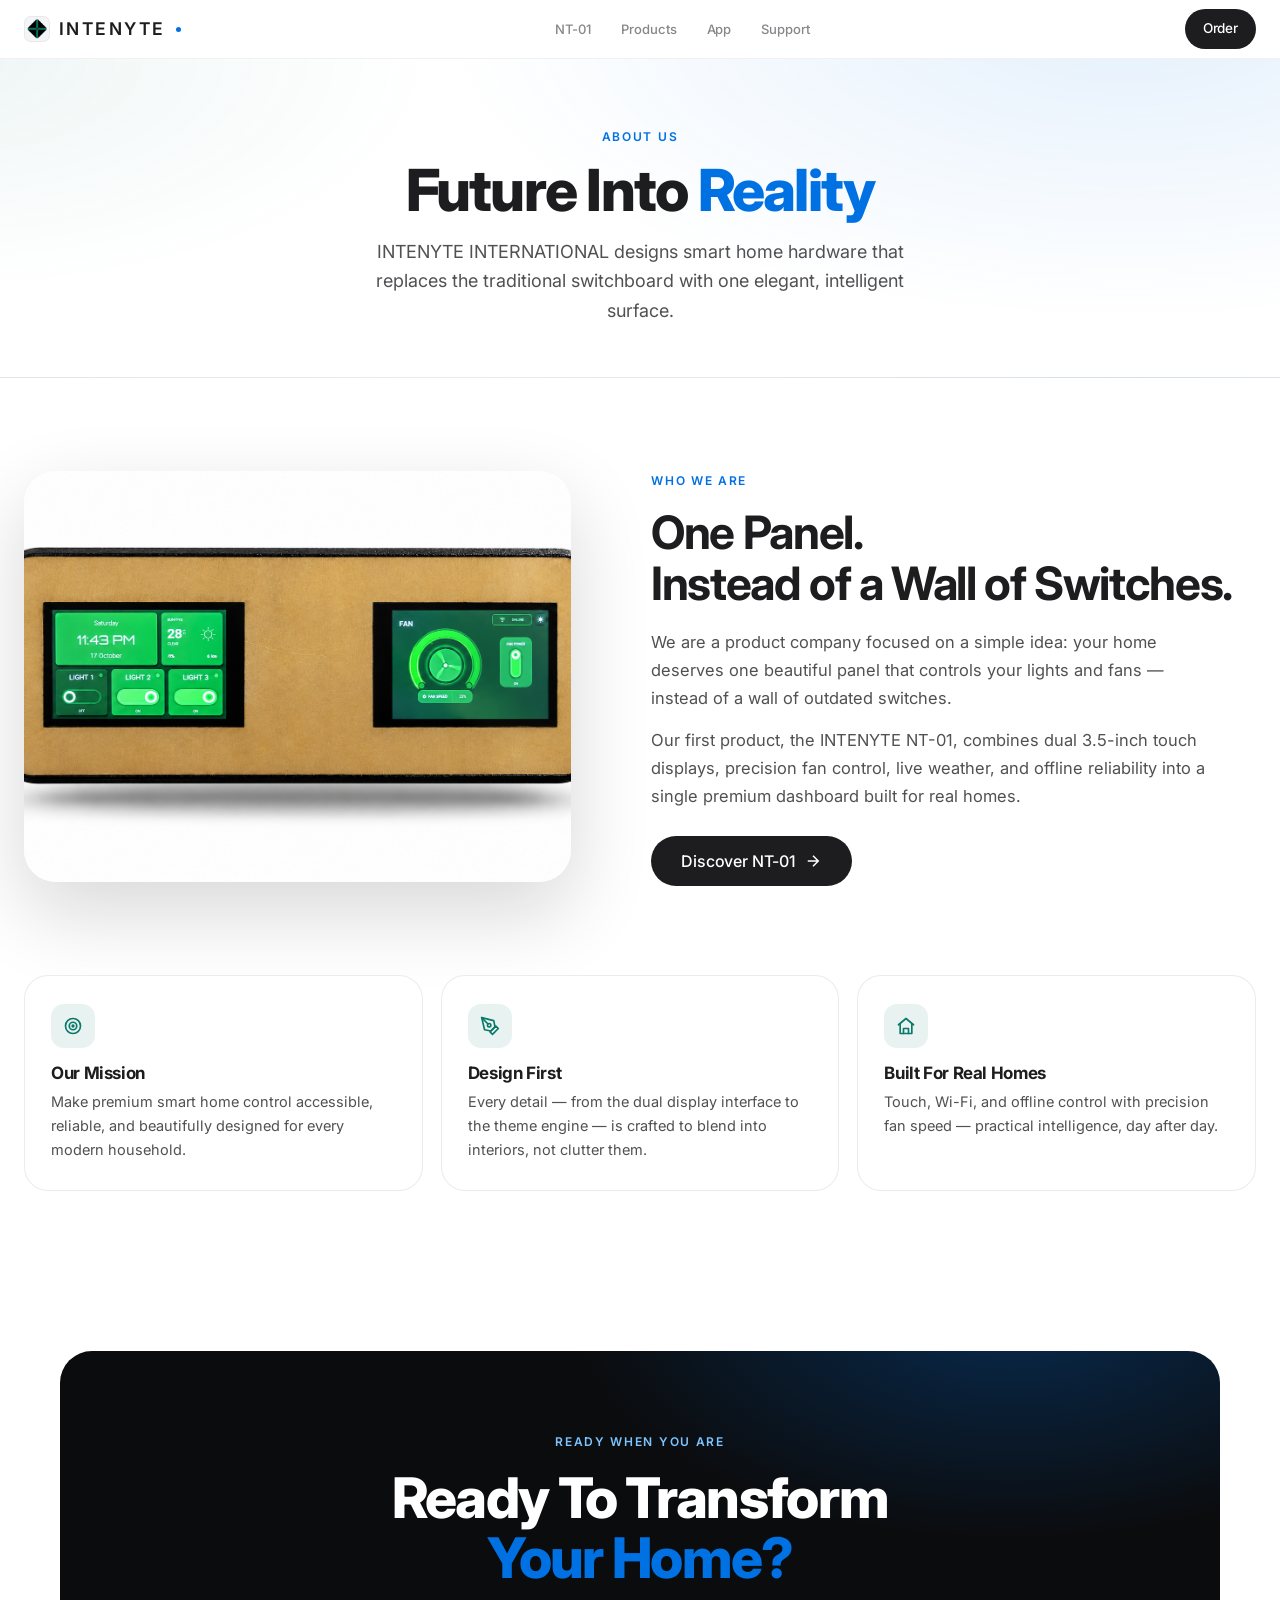
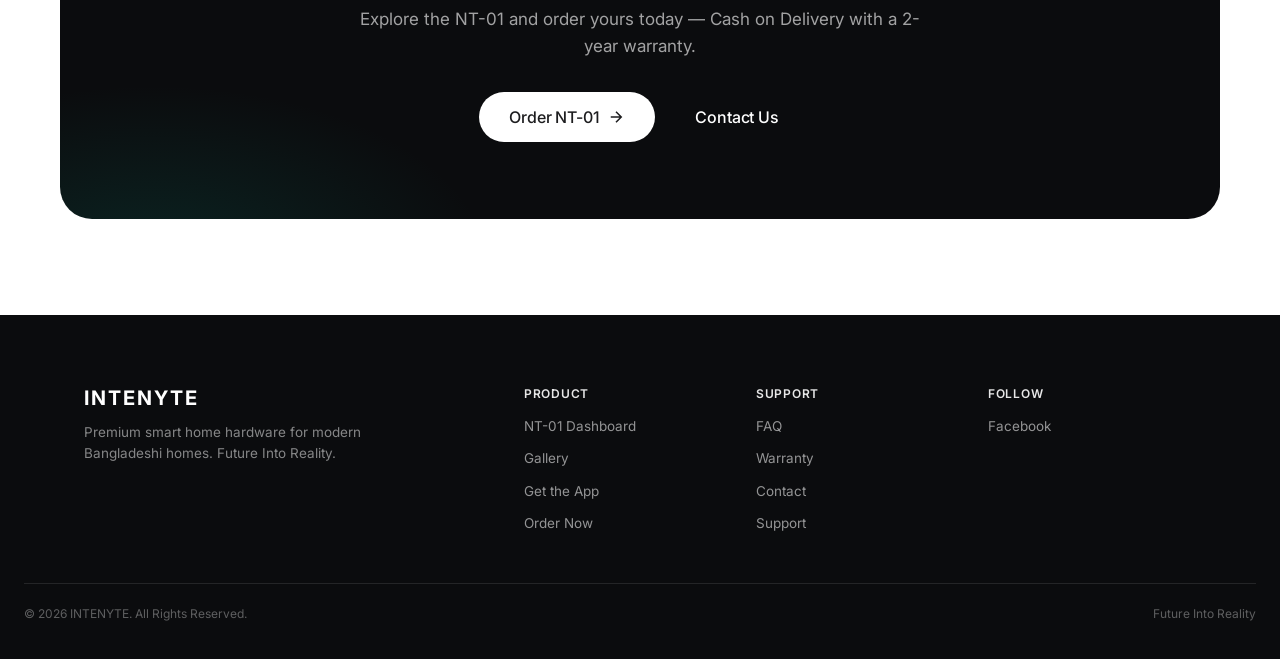
==== commit be061bc4: "redesigned and professinal photo added" ====
--- a/about/index.html
+++ b/about/index.html
@@ -57,7 +57,7 @@
 
 <div class="about-story">
     <div class="about-story-media">
-        <img src="../img/lifestyle-green.jpg" alt="INTENYTE NT-01 smart switchboard glowing green on a real wall" loading="lazy" decoding="async">
+        <img src="../img/img/duo-green.png" alt="INTENYTE NT-01 smart switchboard glowing green in studio light" loading="lazy" decoding="async">
     </div>
     <div class="about-story-copy">
         <div class="section-badge">WHO WE ARE</div>
--- a/style.css
+++ b/style.css
@@ -1853,3 +1853,224 @@
   .hero-v2 .hero-royal-title{font-size:clamp(36px,11vw,42px)}
   .hero-v2 .hero-price-new{font-size:27px}
 }
+
+/* ==================================================
+   HOME 2026 — CINEMA HERO · STUDIO · INSTALL
+   Apple-style layers for the redesigned home page.
+   Loaded last: overrides only, shared pages untouched.
+   ================================================== */
+
+/* ---------- 1. Cinema hero (muted video) ---------- */
+.hero-cinema{
+  position:relative;width:100%;height:100svh;min-height:560px;max-height:1080px;
+  overflow:hidden;background:#0b0c0e;
+  display:flex;align-items:flex-end;
+}
+.hero-video{
+  position:absolute;inset:0;width:100%;height:100%;
+  object-fit:cover;z-index:0;pointer-events:none;
+}
+.hero-cinema-shade{
+  position:absolute;inset:0;z-index:1;pointer-events:none;
+  background:
+    linear-gradient(180deg,rgba(11,12,14,.42) 0%,rgba(11,12,14,0) 30%,rgba(11,12,14,0) 45%,rgba(11,12,14,.66) 100%);
+}
+.hero-cinema-copy{
+  position:relative;z-index:2;width:100%;max-width:var(--container-wide);
+  margin:0 auto;padding:0 24px clamp(64px,9vh,110px);
+  animation:heroRise 1s .1s cubic-bezier(.16,1,.3,1) both;
+}
+.hero-cinema-eyebrow{
+  font-size:12px;font-weight:600;letter-spacing:.18em;text-transform:uppercase;
+  color:rgba(255,255,255,.62);margin-bottom:18px;
+}
+.hero-cinema-title{
+  font-size:clamp(46px,7.4vw,96px);font-weight:800;letter-spacing:-.03em;line-height:1.02;
+  color:#fff;margin-bottom:18px;
+}
+.hero-cinema-sub{
+  font-size:clamp(16.5px,1.9vw,21px);line-height:1.5;color:rgba(255,255,255,.78);
+  max-width:46ch;margin-bottom:22px;
+}
+.hero-cinema-price{display:flex;align-items:center;gap:14px;flex-wrap:wrap;margin-bottom:26px}
+.hc-price{font-size:26px;font-weight:700;color:#fff;letter-spacing:-.02em}
+.hc-chip{
+  font-size:12px;font-weight:600;letter-spacing:.04em;color:#fff;
+  background:rgba(255,255,255,.14);backdrop-filter:blur(10px);-webkit-backdrop-filter:blur(10px);
+  padding:7px 14px;border-radius:980px;border:1px solid rgba(255,255,255,.18);
+}
+.hero-cinema-cta{display:flex;align-items:center;gap:18px;flex-wrap:wrap}
+.primary-btn.light{background:#f5f5f7;color:#1d1d1f}
+.primary-btn.light:hover{background:#fff}
+.hc-watch{
+  display:inline-flex;align-items:center;gap:8px;
+  font-size:16px;font-weight:500;letter-spacing:-.01em;color:#fff;
+  padding:16px 10px;border-radius:980px;transition:opacity .2s;
+}
+.hc-watch:hover{opacity:.75}
+.hero-cinema-trust{
+  display:flex;align-items:center;gap:12px;flex-wrap:wrap;
+  margin-top:26px;font-size:12.5px;color:rgba(255,255,255,.6);letter-spacing:.02em;
+}
+.hero-cinema-trust i{width:3px;height:3px;border-radius:50%;background:rgba(255,255,255,.4)}
+.hero-scroll-cue{
+  position:absolute;left:50%;bottom:26px;transform:translateX(-50%);z-index:2;
+  width:26px;height:42px;border:1.5px solid rgba(255,255,255,.4);border-radius:980px;
+  display:flex;justify-content:center;padding-top:8px;pointer-events:none;
+}
+.hero-scroll-cue span{
+  width:3px;height:8px;border-radius:2px;background:#fff;
+  animation:scrollCue 1.8s var(--ease) infinite;
+}
+@keyframes scrollCue{
+  0%{transform:translateY(0);opacity:1}
+  70%{transform:translateY(14px);opacity:0}
+  100%{transform:translateY(0);opacity:0}
+}
+@media (max-width:760px){
+  .hero-cinema{min-height:520px}
+  .hero-cinema-copy{padding:0 20px 84px}
+  .hero-cinema-price{gap:10px;margin-bottom:22px}
+  .hc-price{font-size:22px}
+  .hero-cinema-trust{display:none}
+  .hero-scroll-cue{display:none}
+}
+
+/* ---------- 2. Studio showcase ---------- */
+.studio{padding-bottom:96px}
+.studio-head{padding:96px 22px 48px;max-width:820px;margin:0 auto;text-align:center}
+.studio-hero{
+  position:relative;max-width:var(--container-wide);margin:0 auto;
+  border-radius:var(--r-lg);overflow:hidden;background:var(--bg-alt);
+}
+.studio-hero img{width:100%;height:auto;display:block}
+.studio-hero figcaption{
+  display:flex;align-items:baseline;gap:14px;flex-wrap:wrap;
+  padding:22px 26px 26px;
+}
+.studio-hero figcaption strong{font-size:20px;font-weight:700;color:var(--ink);letter-spacing:-.015em}
+.studio-hero figcaption span{font-size:14.5px;color:var(--muted)}
+.studio-grid{
+  max-width:var(--container-wide);margin:20px auto 0;
+  display:grid;grid-template-columns:repeat(3,1fr);gap:20px;padding:0 24px;
+}
+.studio-card{
+  position:relative;margin:0;border-radius:var(--r);overflow:hidden;
+  background:var(--bg-alt);box-shadow:var(--shadow-sm);
+  transition:transform .4s var(--ease),box-shadow .4s var(--ease);
+}
+.studio-card:hover{transform:translateY(-4px);box-shadow:var(--shadow-lg)}
+.studio-card img{width:100%;height:100%;object-fit:cover;aspect-ratio:4/3}
+.studio-card.tall img{aspect-ratio:4/3.4}
+.studio-card.wide{grid-column:span 2}
+.studio-card.wide img{aspect-ratio:16/8}
+.studio-card figcaption{
+  position:absolute;left:0;right:0;bottom:0;
+  padding:44px 18px 14px;
+  background:linear-gradient(180deg,transparent,rgba(0,0,0,.55));
+  opacity:0;transform:translateY(6px);
+  transition:opacity .3s var(--ease),transform .3s var(--ease);
+}
+.studio-card:hover figcaption,.studio-card:active figcaption{opacity:1;transform:none}
+.studio-card figcaption strong{display:block;font-size:14.5px;font-weight:600;color:#fff;letter-spacing:-.01em}
+.studio-card figcaption span{font-size:12.5px;color:rgba(255,255,255,.75)}
+@media (max-width:979px){
+  .studio-grid{grid-template-columns:repeat(2,1fr)}
+  .studio-card.wide{grid-column:span 2}
+}
+@media (max-width:600px){
+  .studio{padding-bottom:72px}
+  .studio-grid{grid-template-columns:1fr;gap:16px;padding:0 16px}
+  .studio-card.wide{grid-column:auto}
+  .studio-card figcaption{opacity:1;transform:none}
+}
+
+/* ---------- 3. Feature banners (3) ---------- */
+.nt-feature-stack{
+  max-width:var(--container);margin:0 auto;
+  display:flex;flex-direction:column;gap:28px;padding:0 22px;
+}
+.nt-feature-frame{
+  position:relative;margin:0;border-radius:var(--r-lg);overflow:hidden;
+  background:var(--bg-alt);box-shadow:var(--shadow-sm);
+  transition:transform .4s var(--ease),box-shadow .4s var(--ease);
+}
+.nt-feature-frame:hover{transform:translateY(-4px);box-shadow:var(--shadow-lg)}
+.nt-feature-frame img{width:100%;height:auto;display:block}
+.nt-feature-cap{
+  position:absolute;top:16px;left:16px;
+  display:inline-flex;align-items:center;gap:10px;
+  font-size:12px;font-weight:600;letter-spacing:.08em;text-transform:uppercase;
+  color:#1d1d1f;background:rgba(255,255,255,.72);backdrop-filter:blur(12px);-webkit-backdrop-filter:blur(12px);
+  padding:8px 14px;border-radius:980px;
+}
+.nt-feature-num{font-weight:800;color:var(--accent)}
+@media (max-width:600px){
+  .nt-feature-stack{gap:16px;padding:0 16px}
+  .nt-feature-cap{top:10px;left:10px;font-size:10.5px;padding:6px 11px}
+}
+
+/* ---------- 4. Installation photo guide ---------- */
+.install{padding-bottom:96px}
+.howto-grid{
+  max-width:var(--container-wide);margin:0 auto;
+  display:grid;grid-template-columns:repeat(3,1fr);gap:20px;padding:0 24px;
+}
+.howto-card{
+  position:relative;margin:0;overflow:hidden;
+  background:var(--surface);border:1px solid var(--line-soft);
+  border-radius:var(--r-lg);box-shadow:var(--shadow-sm);
+  transition:transform .4s var(--ease),box-shadow .4s var(--ease);
+}
+.howto-card:hover{transform:translateY(-4px);box-shadow:var(--shadow-lg)}
+.howto-media{aspect-ratio:4/3;overflow:hidden;background:var(--bg-alt)}
+.howto-media--duo{display:grid;grid-template-columns:1fr 1fr;gap:2px}
+.howto-media img{width:100%;height:100%;object-fit:cover;display:block;transition:transform .6s var(--ease)}
+.howto-card:hover .howto-media img{transform:scale(1.04)}
+.howto-body{display:flex;gap:13px;align-items:flex-start;padding:16px 18px 18px}
+.howto-num{
+  flex-shrink:0;width:30px;height:30px;border-radius:50%;
+  display:flex;align-items:center;justify-content:center;margin-top:1px;
+  font-size:12.5px;font-weight:700;color:var(--accent);
+  background:rgba(0,113,227,.1);
+}
+.howto-body h3{font-size:16px;font-weight:700;letter-spacing:-.015em;margin-bottom:4px}
+.howto-body p{font-size:13.5px;color:var(--body);line-height:1.55}
+.howto-done{
+  display:flex;flex-direction:column;align-items:flex-start;justify-content:flex-end;
+  background:var(--stage);border-color:var(--stage);
+  padding:24px 22px;
+}
+.howto-tick{
+  width:44px;height:44px;border-radius:50%;
+  display:flex;align-items:center;justify-content:center;margin-bottom:16px;
+  background:rgba(48,209,88,.16);color:#30d158;
+}
+.howto-done h3{font-size:19px;font-weight:700;color:#fff;letter-spacing:-.02em;margin-bottom:8px}
+.howto-done p{font-size:14px;color:rgba(255,255,255,.62);line-height:1.55;margin-bottom:16px}
+.howto-done .secondary-btn{color:#4da3ff}
+.howto-done .secondary-btn:hover{color:#6db5ff}
+@media (max-width:979px){
+  .howto-grid{grid-template-columns:repeat(2,1fr)}
+}
+@media (max-width:600px){
+  .install{padding-bottom:72px}
+  .howto-grid{grid-template-columns:1fr;gap:16px;padding:0 16px}
+}
+
+/* ---------- 5. Films row on light gallery ---------- */
+.video-row{padding-bottom:8px}
+@media (max-width:600px){.video-row{gap:20px}}
+
+/* ---------- 6. Motion care ---------- */
+@media (prefers-reduced-motion:reduce){
+  .hero-cinema-copy,.hero-scroll-cue span{animation:none}
+  .hero-cinema{height:auto;min-height:0}
+  .hero-video{display:none}
+  .hero-cinema::before{
+    content:"";position:absolute;inset:0;z-index:0;
+    background:url("img/img/duo-angle.png") center/cover no-repeat;
+    opacity:.28;
+  }
+  .hero-cinema-copy{padding-top:120px;padding-bottom:72px}
+}
